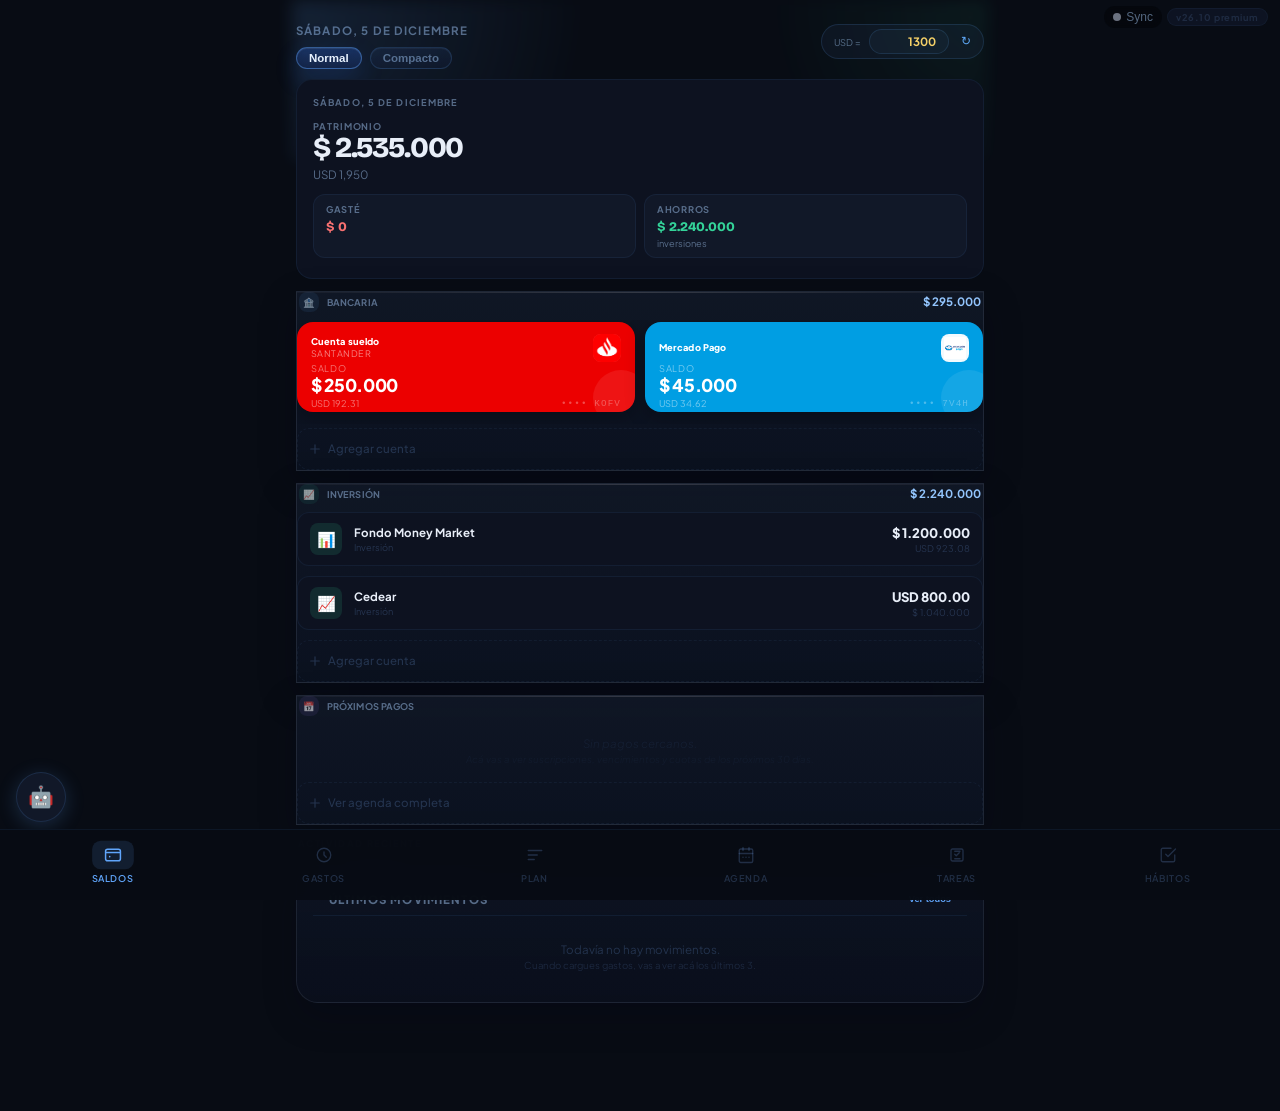
==== Index.html @ d4e2275c "V26.10" ====
<!DOCTYPE html>
<html lang="es">
<head>
<meta charset="UTF-8">
<meta name="viewport" content="width=device-width,initial-scale=1.0,maximum-scale=1.0,user-scalable=no,viewport-fit=cover">
<title>Finanzas v26.10</title>
<meta name="theme-color" content="#080c14">
<meta name="mobile-web-app-capable" content="yes">
<meta name="apple-mobile-web-app-capable" content="yes">
<meta name="apple-mobile-web-app-status-bar-style" content="black-translucent">
<meta name="apple-mobile-web-app-title" content="Finanzas">
<link rel="manifest" id="pwa-manifest">
<link rel="apple-touch-icon" id="pwa-icon">
<link href="https://fonts.googleapis.com/css2?family=Plus+Jakarta+Sans:wght@400;500;600;700;800&family=Bricolage+Grotesque:wght@700;800&display=swap" rel="stylesheet">
<style>
*,*::before,*::after{box-sizing:border-box;margin:0;padding:0;-webkit-tap-highlight-color:transparent}
:root{
  --bg:#080c14;--card:#0d1220;--card2:#111828;--card3:#162030;
  --border:rgba(96,165,250,0.08);--border2:rgba(96,165,250,0.15);
  --text:#e8eef8;--muted:rgba(148,180,220,0.55);--dim:rgba(100,140,200,0.28);--vdim:rgba(80,120,180,0.1);
  --blue:#60a5fa;--blue2:#93c5fd;--blue-dim:rgba(96,165,250,0.12);
  --gold:#f0b429;--gold2:#ffd166;--green:#34d399;--red:#f87171;--purple:#a78bfa;
  --cat-comida:#f87171;--cat-transporte:#60a5fa;--cat-salidas:#fbbf24;
  --cat-hogar:#6ee7b7;--cat-compras:#fb923c;--cat-cuotas:#a78bfa;--cat-tarjeta:#e879f9;
  --font:'Plus Jakarta Sans',sans-serif;--display:'Bricolage Grotesque',sans-serif;
  --r:12px;--r2:16px;--r3:20px;--safe-b:env(safe-area-inset-bottom,0px);

  /* ── TYPE SCALE (5 canonical sizes) ── */
  --fs-xs:   .58rem;   /* 9.3px  — micro labels, badges, uppercase caps */
  --fs-sm:   .72rem;   /* 11.5px — secondary text, captions, list items */
  --fs-base: .82rem;   /* 13.1px — body text, inputs, buttons */
  --fs-md:   1rem;     /* 16px   — section headers, card titles */
  --fs-lg:   1.3rem;   /* 20.8px — page headers */
  --fs-hero: 1.8rem;   /* 28.8px — hero numbers, patrimonio */

  /* ── SPACING SCALE (multiples of 4) ── */
  --sp-1:  4px;    /* micro: icon gaps, tiny insets */
  --sp-2:  8px;    /* small: tight padding, inline gaps */
  --sp-3:  12px;   /* base: standard component padding */
  --sp-4:  16px;   /* medium: card padding, section gaps */
  --sp-5:  20px;   /* large: page-level padding */
  --sp-6:  24px;   /* xlarge: major section breaks */
  /* ── BORDER-RADIUS SCALE ── */
  --r-sm:  8px;    /* chips, tags, small buttons */
  --r-md:  12px;   /* standard cards, inputs */
  --r-lg:  16px;   /* large cards, modals */
  --r-xl:  24px;   /* bottom sheets, hero cards */}
[data-theme="light"]{
  --bg:#f0f4fa;--card:#ffffff;--card2:#f5f8fd;--card3:#eaf0f9;
  --border:rgba(60,100,160,0.1);--border2:rgba(60,100,160,0.18);
  --text:#111827;--muted:rgba(55,80,120,0.65);--dim:rgba(55,80,120,0.4);--vdim:rgba(55,80,120,0.08);
  --blue:#2563eb;--blue2:#3b82f6;--blue-dim:rgba(37,99,235,0.1);
  --gold:#d97706;--gold2:#f59e0b;--green:#059669;--red:#dc2626;--purple:#7c3aed;

  /* ── TYPE SCALE (5 canonical sizes) ── */
  --fs-xs:   .58rem;   /* 9.3px  — micro labels, badges, uppercase caps */
  --fs-sm:   .72rem;   /* 11.5px — secondary text, captions, list items */
  --fs-base: .82rem;   /* 13.1px — body text, inputs, buttons */
  --fs-md:   1rem;     /* 16px   — section headers, card titles */
  --fs-lg:   1.3rem;   /* 20.8px — page headers */
  --fs-hero: 1.8rem;   /* 28.8px — hero numbers, patrimonio */
}
html{height:100%}
body{background:var(--bg);color:var(--text);font-family:var(--font);min-height:100%;
  padding-bottom:calc(70px + var(--safe-b));overscroll-behavior:none}
.hidden{display:none!important}
@keyframes fadeUp{from{opacity:0;transform:translateY(8px)}to{opacity:1;transform:translateY(0)}}
@keyframes slideIn{from{opacity:0;transform:translateX(-6px)}to{opacity:1;transform:translateX(0)}}
@keyframes popIn{from{opacity:0;transform:scale(.92)}to{opacity:1;transform:scale(1)}}
@keyframes countPop{from{opacity:0;transform:scale(.96)}to{opacity:1;transform:scale(1)}}
@keyframes saveFlash{0%{transform:scale(1)}30%{transform:scale(1.04)}60%{transform:scale(.98)}100%{transform:scale(1)}}
@keyframes coinFly{0%{opacity:1;transform:translateY(0) scale(1)}100%{opacity:0;transform:translateY(-60px) scale(.5)}}
@keyframes ripple{from{transform:scale(0);opacity:.5}to{transform:scale(4);opacity:0}}
@keyframes msgIn{from{opacity:0;transform:translateY(8px)}to{opacity:1;transform:translateY(0)}}
@keyframes agentPulse{0%,100%{box-shadow:0 4px 20px rgba(96,165,250,0.2)}50%{box-shadow:0 0 0 8px rgba(96,165,250,0.15),0 4px 24px rgba(96,165,250,0.35)}}
@keyframes typingDot{0%,80%,100%{transform:scale(0.6);opacity:.4}40%{transform:scale(1);opacity:1}}

/* NAV */
.nav{position:fixed;bottom:0;left:0;right:0;z-index:100;background:rgba(8,12,20,0.97);
  backdrop-filter:blur(24px);border-top:1px solid rgba(96,165,250,0.08);
  display:flex;padding:8px 8px calc(12px + var(--safe-b));gap:2px}
.nb{flex:1;background:none;border:none;color:var(--dim);font-family:var(--font);
  font-size:var(--fs-xs);font-weight:600;padding:4px 2px;cursor:pointer;
  display:flex;flex-direction:column;align-items:center;gap:4px;
  text-transform:uppercase;letter-spacing:.07em;border-radius:12px;transition:color .2s}
.nb .ni{width:38px;height:26px;border-radius:8px;display:flex;align-items:center;
  justify-content:center;transition:background .2s,transform .18s}
.nb.on .ni{transform:scale(1.1)}
#nav-saldos.on{color:var(--blue)}#nav-saldos.on .ni{background:rgba(96,165,250,0.12)}
#nav-gastos.on{color:var(--blue2)}#nav-gastos.on .ni{background:rgba(147,197,253,0.1)}
#nav-plan.on{color:var(--purple)}#nav-plan.on .ni{background:rgba(167,139,250,0.1)}
#nav-agenda.on{color:var(--purple)}#nav-agenda.on .ni{background:rgba(167,139,250,0.12)}
#nav-tareas.on{color:var(--green)}#nav-tareas.on .ni{background:rgba(52,211,153,0.12)}

/* PAGE */
.page{padding:20px 16px 12px;max-width:640px;margin:0 auto}
.penter{animation:fadeUp .26s ease both}
.psub{font-size:var(--fs-xs);color:var(--dim);text-transform:uppercase;letter-spacing:.12em;font-weight:700}
.phdr{display:flex;align-items:flex-start;justify-content:space-between;gap:12px;margin-bottom:16px}

/* TC */
.tc-pill{display:inline-flex;align-items:center;gap:8px;background:var(--card);
  border:1px solid var(--border2);border-radius:100px;padding:4px 8px 4px 12px;flex-shrink:0}
.tc-lbl{font-size:var(--fs-xs);color:var(--muted);white-space:nowrap}
.tc-inp{background:var(--card2);border:1px solid var(--border2);border-radius:100px;
  color:var(--gold2);font-family:var(--font);font-size:var(--fs-sm);font-weight:700;
  padding:4px 12px;width:80px;text-align:right;outline:none;-webkit-appearance:none}
.tc-inp:focus{border-color:var(--gold)}

/* PATRIMONIO */
.pat-wrap{background:var(--card);border:1px solid var(--border2);border-radius:var(--r3);
  padding:20px 16px 16px;margin-bottom:12px;animation:fadeUp .35s ease both}
.pat-lbl{font-size:var(--fs-xs);color:var(--dim);text-transform:uppercase;letter-spacing:.18em;font-weight:700;margin-bottom:4px}
.pat-num{font-family:var(--display);font-size:var(--fs-hero);font-weight:800;color:var(--text);letter-spacing:-2px;line-height:1}
.pat-usd{font-size:var(--fs-sm);color:var(--muted);margin-top:4px}
.pat-div{border:none;border-top:1px solid var(--border);margin:12px 0}
.pat-chips{display:flex;gap:8px;flex-wrap:wrap}
.pat-chip{display:inline-flex;align-items:center;gap:8px;background:var(--blue-dim);
  border:1px solid rgba(96,165,250,0.18);border-radius:100px;padding:4px 8px 4px 8px;animation:popIn .3s ease both}
.pcdot{width:8px;height:8px;border-radius:50%;flex-shrink:0}
.pcn{font-size:var(--fs-xs);text-transform:uppercase;letter-spacing:.08em;font-weight:700}
.pcv{font-size:var(--fs-sm);font-weight:700;color:var(--text)}

/* SECCIONES */
.sec{margin-bottom:12px;animation:fadeUp .3s ease both}
.sec-hdr{display:flex;align-items:center;justify-content:space-between;margin-bottom:8px;padding:0 2px}
.sec-title{display:flex;align-items:center;gap:8px;font-size:var(--fs-xs);text-transform:uppercase;letter-spacing:.13em;color:var(--muted);font-weight:700}
.sec-ico{width:20px;height:20px;border-radius:8px;display:flex;align-items:center;justify-content:center;font-size:var(--fs-xs);flex-shrink:0}
.sec-sum{font-size:var(--fs-sm);color:var(--blue2);font-weight:700}
.accs{display:flex;flex-direction:column;gap:4px}
.acc-row{display:grid;grid-template-columns:38px 1fr auto auto;align-items:center;gap:8px;
  background:var(--card);border:1px solid var(--border);border-radius:var(--r);
  padding:12px 12px;cursor:pointer;transition:background .15s,border-color .15s;animation:slideIn .24s ease both}
.acc-row:active{background:var(--card2)}
.acc-row:hover{background:var(--card2);border-color:var(--border2)}
.aname{font-size:var(--fs-base);font-weight:600;color:var(--text);white-space:nowrap;overflow:hidden;text-overflow:ellipsis}
.atype{font-size:var(--fs-xs);color:var(--dim);text-transform:uppercase;letter-spacing:.08em;margin-top:2px}
.cur-tog{display:flex;background:rgba(0,0,0,0.4);border-radius:100px;padding:2px;gap:1px;flex-shrink:0}
.cur-btn{background:none;border:none;color:var(--dim);font-family:var(--font);font-size:var(--fs-xs);
  font-weight:700;padding:2px 8px;border-radius:100px;cursor:pointer;transition:all .15s}
.cur-btn.on{background:var(--card3);color:var(--blue2)}
.amtw{text-align:right;min-width:86px;flex-shrink:0}
.amtm{font-size:var(--fs-base);font-weight:700;color:var(--blue2);white-space:nowrap}
.amts{font-size:var(--fs-xs);color:var(--dim);white-space:nowrap;margin-top:1px}
.edit-row{background:var(--card);border:1px solid rgba(96,165,250,0.35);border-radius:var(--r);
  padding:12px 12px;margin:4px 0;animation:popIn .18s ease both}
.edit-fields{display:grid;grid-template-columns:1fr auto auto;gap:8px;align-items:center}
.ainp{background:transparent;border:none;border-bottom:1px solid rgba(96,165,250,0.25);
  color:var(--text);font-family:var(--font);font-size:var(--fs-base);font-weight:600;outline:none;width:100%;padding-bottom:2px}
.amtinp{background:transparent;border:none;border-bottom:1px solid rgba(96,165,250,0.25);
  color:var(--text);font-family:var(--font);font-size:var(--fs-base);font-weight:700;outline:none;
  width:86px;text-align:right;padding-bottom:2px;-webkit-appearance:none}
.ehint{font-size:var(--fs-xs);color:rgba(96,165,250,0.35);margin-top:8px}
.rbtn{background:none;border:none;color:var(--dim);cursor:pointer;padding:8px;border-radius:8px;
  display:flex;align-items:center;justify-content:center;min-width:32px;min-height:32px;transition:color .15s}
.rbtn.del:hover{color:var(--red)}
.add-btn{display:flex;align-items:center;gap:8px;width:100%;background:none;
  border:1.5px dashed var(--vdim);border-radius:var(--r);padding:12px 12px;
  color:var(--dim);font-family:var(--font);font-size:var(--fs-sm);font-weight:500;
  cursor:pointer;margin-top:4px;transition:all .18s;min-height:42px}
.empty-sec{text-align:center;font-size:var(--fs-sm);color:var(--vdim);padding:12px;font-style:italic}
.mn-wrap{position:relative}
.bank-sugs{border-radius:var(--r);overflow:hidden;margin-top:4px;background:var(--card2);
  border:1px solid var(--border2);box-shadow:0 8px 24px rgba(0,0,0,0.5);max-height:220px;overflow-y:auto}
.bsug{display:flex;align-items:center;gap:12px;padding:12px 12px;cursor:pointer;transition:background .12s;min-height:48px}
.bsug:active{background:var(--card3)}
.bsug-ico{width:34px;height:34px;border-radius:8px;flex-shrink:0;overflow:hidden;display:flex;align-items:center;justify-content:center}
.bsug-nm{font-size:var(--fs-base);font-weight:600;color:var(--text)}
.bank-pill{display:inline-flex;align-items:center;gap:8px;border-radius:8px;
  padding:8px 12px 5px 8px;font-size:var(--fs-sm);font-weight:600;margin-top:8px;
  cursor:pointer;border:1px solid var(--border2);background:var(--blue-dim);color:var(--blue2)}

/* GASTOS */
.month-strip{display:flex;align-items:center;justify-content:space-between;
  background:var(--card);border:1px solid var(--border2);border-radius:var(--r);
  padding:8px 16px;margin-bottom:12px}
.mnbtn{background:none;border:none;color:var(--muted);cursor:pointer;
  padding:8px 12px;border-radius:8px;font-size:var(--fs-md);min-height:40px;min-width:40px}
.mnbtn:active{background:var(--card2)}
.mlbl{font-family:var(--display);font-size:var(--fs-base);font-weight:700;color:var(--text)}
.smart-banner{background:rgba(96,165,250,0.06);border:1px solid rgba(96,165,250,0.15);
  border-radius:var(--r);padding:12px 12px;margin-bottom:12px;display:flex;align-items:flex-start;gap:8px;animation:popIn .3s ease both}
.smart-ico{font-size:var(--fs-base);flex-shrink:0;margin-top:1px}
.smart-text{font-size:var(--fs-sm);color:var(--muted);line-height:1.45;flex:1}
.smart-text strong{color:var(--text);font-weight:600}
.smart-btn{background:none;border:1px solid rgba(96,165,250,0.25);border-radius:8px;
  color:var(--blue);font-family:var(--font);font-size:var(--fs-sm);font-weight:700;
  padding:4px 8px;cursor:pointer;margin-top:4px;display:block;transition:all .15s}
.donut-wrap{position:relative;display:flex;align-items:center;justify-content:center;
  margin:0 auto 12px;width:160px;height:160px}
.donut-svg{transform:rotate(-90deg)}
.donut-ctr{position:absolute;text-align:center}
.donut-lbl{font-size:var(--fs-xs);color:var(--muted);text-transform:uppercase;letter-spacing:.12em;font-weight:600}
.donut-val{font-family:var(--display);font-size:var(--fs-md);font-weight:800;color:var(--blue);letter-spacing:-.5px;margin-top:2px}
.donut-tooltip{position:absolute;background:var(--card);border:1px solid var(--border2);border-radius:10px;padding:8px 12px;font-size:var(--fs-sm);pointer-events:none;z-index:50;white-space:nowrap;box-shadow:0 4px 20px rgba(0,0,0,.4);opacity:0;transition:opacity .15s;min-width:140px}
.donut-tooltip.show{opacity:1}
.cat-detail-panel{background:var(--card2);border:1px solid var(--border2);border-radius:14px;padding:12px;margin-top:10px;animation:popIn .2s ease both}
.cat-detail-header{display:flex;align-items:center;gap:8px;margin-bottom:8px}
.cat-detail-title{font-weight:700;font-size:var(--fs-base)}
.cat-detail-meses{display:flex;gap:6px;flex-wrap:wrap;margin-bottom:8px}
.cat-mes-chip{background:var(--card3);border:1px solid var(--border);border-radius:8px;padding:4px 8px;font-size:var(--fs-xs);font-weight:600;cursor:pointer;transition:all .15s;color:var(--muted)}
.cat-mes-chip.on{border-color:currentColor;color:inherit}
.cat-detail-gastos{display:flex;flex-direction:column;gap:3px;max-height:140px;overflow-y:auto}
.cat-detail-row{display:flex;align-items:center;gap:8px;padding:4px 0;font-size:var(--fs-sm);border-bottom:1px solid var(--vdim)}
.cat-detail-row:last-child{border-bottom:none}
.cat-list{display:flex;flex-direction:column;gap:4px;margin-bottom:12px}
.cat-item{display:flex;align-items:center;gap:8px;background:var(--card);
  border:1px solid var(--border);border-radius:var(--r);padding:8px 12px;animation:slideIn .24s ease both}
.cat-ico{width:32px;height:32px;border-radius:8px;display:flex;align-items:center;justify-content:center;font-size:var(--fs-md);flex-shrink:0}
.cat-inf{flex:1;min-width:0}
.cat-nm{font-size:var(--fs-sm);font-weight:600;color:var(--text)}
.cat-bar{height:2.5px;background:rgba(255,255,255,0.05);border-radius:100px;margin-top:4px;overflow:hidden}
.cat-fill{height:100%;border-radius:100px;transition:width .5s cubic-bezier(.34,1.2,.64,1)}
.cat-r{text-align:right;flex-shrink:0}
.cat-amt{font-size:var(--fs-sm);font-weight:700;color:var(--text);white-space:nowrap}
.cat-pct{font-size:var(--fs-xs);color:var(--muted);margin-top:2px;font-weight:600}
.gsec-lbl{font-size:var(--fs-xs);color:var(--dim);text-transform:uppercase;letter-spacing:.12em;font-weight:700;padding:0 2px;margin-bottom:8px}
.gastos-list{display:flex;flex-direction:column;gap:4px}
.gasto-row{display:flex;align-items:center;gap:8px;background:var(--card);
  border:1px solid var(--border);border-radius:var(--r);padding:8px 12px;
  animation:slideIn .24s ease both;
  position:relative;overflow:hidden;transition:transform .2s,opacity .2s}
.gcat-ico{width:28px;height:28px;border-radius:8px;display:flex;align-items:center;justify-content:center;font-size:var(--fs-sm);flex-shrink:0}
.ginf{flex:1;min-width:0}
.gdesc{font-size:var(--fs-sm);font-weight:600;color:var(--text);white-space:nowrap;overflow:hidden;text-overflow:ellipsis}
.gcat{font-size:var(--fs-xs);color:var(--muted);margin-top:1px}
.gamt{font-size:var(--fs-sm);font-weight:700;color:var(--red);white-space:nowrap;flex-shrink:0}
.gdel{background:none;border:none;color:var(--dim);cursor:pointer;padding:8px;border-radius:8px;
  opacity:.3;transition:opacity .15s;flex-shrink:0;display:flex;align-items:center;min-width:28px;min-height:28px}
.gcuota{font-size:var(--fs-xs);color:var(--cat-cuotas);font-weight:700;background:rgba(167,139,250,0.12);border-radius:4px;padding:1px 8px;margin-left:4px}
.no-gastos{text-align:center;padding:24px 16px;color:var(--dim);font-size:var(--fs-sm);font-style:italic;line-height:1.7}
.cat-auto{display:flex;align-items:center;gap:8px;font-size:var(--fs-sm);color:var(--muted);
  margin:4px 0 8px;padding:8px 8px;background:rgba(96,165,250,0.06);border-radius:8px;animation:popIn .2s ease both}
.cat-auto-badge{border-radius:8px;padding:2px 8px;font-weight:700;font-size:var(--fs-sm)}

/* FAB */
.fab{position:fixed;bottom:calc(78px + var(--safe-b));right:16px;z-index:90;
  width:50px;height:50px;border-radius:50%;background:var(--blue);
  border:none;color:#080c14;cursor:pointer;box-shadow:0 4px 20px rgba(96,165,250,0.35);
  transition:transform .15s;display:flex;align-items:center;justify-content:center;overflow:hidden}
.fab:active{transform:scale(.9)}
.fab-r{position:absolute;border-radius:50%;background:rgba(255,255,255,.35);
  animation:ripple .4s ease-out forwards;pointer-events:none;width:12px;height:12px;margin:-8px}

/* PROYECCIÓN */
.proj-wrap{background:var(--card);border:1px solid var(--border);border-radius:var(--r2);overflow:hidden;margin-bottom:12px}
.proj-scroll{overflow-x:auto;-webkit-overflow-scrolling:touch;scrollbar-width:thin}
.proj-table{width:100%;border-collapse:collapse;font-size:var(--fs-sm);table-layout:fixed}
.proj-table col.col-n{width:130px}.proj-table col.col-m{width:82px}
.proj-table thead th{padding:8px 8px;text-align:right;font-size:var(--fs-xs);font-weight:700;
  text-transform:uppercase;letter-spacing:.1em;color:var(--dim);border-bottom:1px solid var(--border);
  white-space:nowrap;background:rgba(8,12,20,0.97)}
.proj-table thead th:first-child{text-align:left;padding:8px 12px;position:sticky;left:0;background:rgba(8,12,20,0.97);z-index:2}
.proj-table tr.sec-r td{padding:8px 12px 2px;font-size:var(--fs-xs);font-weight:700;text-transform:uppercase;letter-spacing:.1em;border-top:1px solid var(--border)}
.proj-table tr.sec-r td:first-child{position:sticky;left:0;z-index:2;background:#080c14}
.proj-table tr.sec-ing td:first-child{background:#070c14!important}
.proj-table tr.sec-gas td:first-child{background:#080b13!important}
.proj-table tr.data-r td{padding:0;border-bottom:1px solid rgba(96,165,250,0.04)}
.proj-table tr.data-r td:first-child{position:sticky;left:0;z-index:2;background:#0d1220}
.proj-table tr.data-r:hover td:first-child{background:#111828}
.tnc{display:flex;align-items:center;justify-content:space-between;gap:4px;padding:8px 8px 8px 12px}
.tn{font-weight:500;color:var(--text);font-size:var(--fs-sm);white-space:nowrap;overflow:hidden;text-overflow:ellipsis;flex:1;display:flex;align-items:center;gap:4px}
.tn-view{cursor:pointer;flex:1;transition:color .15s}
.tn-view:hover{color:var(--blue2)}
.tdel{background:none;border:none;color:var(--dim);cursor:pointer;padding:4px;border-radius:4px;
  flex-shrink:0;opacity:.28;transition:opacity .15s;display:flex;align-items:center;min-width:24px;min-height:24px}
.tdel:hover{color:var(--red);opacity:1}
.proj-table td.amc{padding:0;text-align:right}
.tainp{width:100%;background:transparent;border:none;color:var(--text);font-family:var(--font);
  font-size:var(--fs-sm);font-weight:600;text-align:right;padding:8px 8px;outline:none;-webkit-appearance:none}
.tainp:focus{background:rgba(96,165,250,0.05)}
.tainp::placeholder{color:var(--vdim);font-size:var(--fs-sm)}
.proj-table tr.tot-r td{padding:8px 8px;font-weight:700;font-size:var(--fs-sm);border-top:1px solid var(--border);text-align:right}
.proj-table tr.tot-r td:first-child{text-align:left;padding:8px 12px;position:sticky;left:0;z-index:1}
.proj-table tr.neto-r td{padding:12px 8px;font-family:var(--display);font-size:var(--fs-base);font-weight:800;text-align:right;border-top:2px solid rgba(96,165,250,0.15)}
.proj-table tr.neto-r td:first-child{text-align:left;padding:12px 12px;position:sticky;left:0;z-index:1;border-top:2px solid rgba(96,165,250,0.15)}
tr.sec-ing td{color:rgba(96,165,250,0.6);background:rgba(96,165,250,0.025)}tr.sec-ing td:first-child{background:#090d15;position:sticky;left:0;z-index:2}
tr.sec-gas td{color:rgba(248,113,113,0.5);background:rgba(248,113,113,0.02)}tr.sec-gas td:first-child{background:#090c14;position:sticky;left:0;z-index:2}
tr.tot-ing td{background:rgba(96,165,250,0.07);color:var(--blue)}tr.tot-ing td:first-child{background:#0b1018;position:sticky;left:0;z-index:2}
tr.tot-gas td{background:rgba(248,113,113,0.07);color:var(--red)}tr.tot-gas td:first-child{background:#0d0e17;position:sticky;left:0;z-index:2}
tr.neto-r.pos td{background:rgba(52,211,153,0.07);color:var(--green)}tr.neto-r.pos td:first-child{background:#091510;position:sticky;left:0;z-index:2;color:var(--green)}
tr.neto-r.neg td{background:rgba(248,113,113,0.07);color:var(--red)}tr.neto-r.neg td:first-child{background:#160c0c;position:sticky;left:0;z-index:2;color:var(--red)}
.sep-r td{padding:0;height:0;background:transparent!important}
.pabtn-ing{flex:1;background:#1a2e1a;border:1px solid rgba(52,211,153,0.3);border-radius:12px;
  color:#34d399;font-family:var(--font);font-size:var(--fs-sm);font-weight:700;
  padding:12px 16px;cursor:pointer;transition:all .15s;min-height:42px;display:flex;align-items:center;justify-content:center;gap:8px}
.pabtn-gas{flex:1;background:#1a1428;border:1px solid rgba(167,139,250,0.3);border-radius:12px;
  color:#a78bfa;font-family:var(--font);font-size:var(--fs-sm);font-weight:700;
  padding:12px 16px;cursor:pointer;transition:all .15s;min-height:42px;display:flex;align-items:center;justify-content:center;gap:8px}
.proj-add-bar{display:flex;gap:8px;margin-bottom:8px}

/* AGENDA */
.ag-card{background:var(--card);border:1px solid var(--border);border-radius:16px;padding:12px 16px;margin-bottom:8px;animation:slideIn .24s ease both}
.ag-card.urgent{border-color:rgba(248,113,113,0.3);background:rgba(248,113,113,0.03)}
.ag-card.soon{border-color:rgba(251,191,36,0.22)}
.ag-top{display:flex;align-items:center;gap:12px;margin-bottom:8px}
.ag-ico{width:38px;height:38px;border-radius:12px;display:flex;align-items:center;justify-content:center;font-size:var(--fs-md);flex-shrink:0}
.ag-inf{flex:1;min-width:0}
.ag-name{font-size:var(--fs-base);font-weight:700;color:var(--text);display:flex;align-items:center;gap:8px;flex-wrap:wrap}
.ag-detail{font-size:var(--fs-xs);color:var(--muted);margin-top:2px}
.ag-badge{font-size:var(--fs-xs);font-weight:800;text-transform:uppercase;letter-spacing:.07em;padding:2px 8px;border-radius:4px;white-space:nowrap}
.ag-bottom{display:flex;align-items:center;justify-content:space-between}
.ag-amount{font-family:var(--display);font-size:var(--fs-md);font-weight:800;color:var(--text);letter-spacing:-.5px}
.ag-period{font-size:var(--fs-xs);color:var(--dim);text-transform:uppercase;letter-spacing:.1em;margin-top:1px}
.ag-days-bar{height:2.5px;background:rgba(255,255,255,0.05);border-radius:100px;overflow:hidden;margin:8px 0}
.ag-days-fill{height:100%;border-radius:100px}
.ag-actions{display:flex;gap:8px;flex-shrink:0}
.ag-btn{border:none;border-radius:8px;font-family:var(--font);font-size:var(--fs-sm);font-weight:700;padding:8px 12px;cursor:pointer;transition:all .15s;white-space:nowrap}
.ag-btn-del{background:var(--card2);color:var(--muted);border:1px solid var(--border)}
.ag-btn-paid{background:rgba(52,211,153,0.1);color:var(--green);border:1px solid rgba(52,211,153,0.2)}
.ag-sec-lbl{font-size:var(--fs-xs);color:var(--dim);text-transform:uppercase;letter-spacing:.14em;font-weight:700;margin:12px 0 8px;padding:0 2px;display:flex;align-items:center;gap:8px}
.ag-sec-lbl::after{content:'';flex:1;height:1px;background:var(--border)}
.ag-sum-card{flex:1;background:var(--card);border:1px solid var(--border);border-radius:12px;padding:12px 12px}
.ag-sum-lbl{font-size:var(--fs-xs);color:var(--dim);text-transform:uppercase;letter-spacing:.14em;font-weight:700;margin-bottom:2px}
.ag-sum-val{font-family:var(--display);font-size:var(--fs-md);font-weight:800;letter-spacing:-.3px}

/* INVERSIONES */
.inv-card{background:var(--card);border:1px solid rgba(52,211,153,0.2);border-radius:16px;padding:12px 16px;margin-bottom:8px}
.inv-bar{height:8px;background:rgba(52,211,153,0.1);border-radius:100px;overflow:hidden;margin-top:4px}
.inv-bar-fill{height:100%;border-radius:100px;background:linear-gradient(90deg,#34d399,#6ee7b7)}
.inv-bar-labels{display:flex;justify-content:space-between;font-size:var(--fs-xs);color:var(--dim);margin-bottom:2px}
.inv-amounts{display:grid;grid-template-columns:1fr 1fr 1fr;gap:0;margin-top:8px;
  background:var(--card2);border-radius:12px;overflow:hidden;border:1px solid var(--border)}
.inv-amt-cell{padding:8px 12px;text-align:center}
.inv-amt-cell:not(:last-child){border-right:1px solid var(--border)}
.inv-amt-lbl{font-size:var(--fs-xs);color:var(--dim);text-transform:uppercase;letter-spacing:.1em;margin-bottom:2px}
.inv-amt-val{font-size:var(--fs-sm);font-weight:700;color:var(--text)}
.inv-amt-val.green{color:var(--green)}

/* MODAL */
.overlay{position:fixed;inset:0;background:linear-gradient(180deg,rgba(3,8,18,0.52),rgba(3,8,18,0.86));backdrop-filter:blur(16px);
  display:flex;align-items:flex-end;justify-content:center;z-index:200;
  opacity:0;pointer-events:none;transition:opacity .24s ease}
.overlay.open{opacity:1;pointer-events:all}
.modal{background:linear-gradient(180deg,rgba(19,27,43,0.98),rgba(13,18,32,0.98));border:1px solid rgba(147,197,253,0.16);border-radius:28px 28px 0 0;
  box-shadow:0 -12px 40px rgba(0,0,0,0.45), inset 0 1px 0 rgba(255,255,255,0.02);
  padding:24px 16px calc(28px + var(--safe-b));width:100%;max-width:640px;
  transform:translateY(100%) scale(.985);transition:transform .32s cubic-bezier(.22,1,.36,1);
  max-height:82vh;overflow-y:auto;-webkit-overflow-scrolling:touch}
.overlay.open .modal{transform:translateY(0) scale(1)}
.mhandle{width:40px;height:5px;background:linear-gradient(90deg,rgba(147,197,253,0.18),rgba(147,197,253,0.42),rgba(147,197,253,0.18));border-radius:999px;margin:0 auto 16px}
.mtitle{font-family:var(--display);font-size:var(--fs-md);font-weight:800;color:var(--text);margin-bottom:16px;letter-spacing:-.02em}
.field{margin-bottom:12px}
.flbl{font-size:var(--fs-xs);text-transform:uppercase;letter-spacing:.12em;color:var(--muted);font-weight:700;display:block;margin-bottom:8px}
.finp{width:100%;background:var(--card2);border:1px solid var(--border2);border-radius:12px;
  color:var(--text);font-family:var(--font);font-size:var(--fs-base);padding:12px 12px;outline:none;
  -webkit-appearance:none;transition:border-color .2s,box-shadow .2s;min-height:46px}
.finp:focus{border-color:var(--blue);box-shadow:0 0 0 4px rgba(96,165,250,0.1)}
.chips{display:flex;gap:8px;flex-wrap:wrap}
.chip{background:var(--card2);border:1px solid var(--border);border-radius:8px;
  color:var(--muted);font-size:var(--fs-sm);font-weight:600;padding:8px 12px;cursor:pointer;
  transition:all .15s;min-height:34px;display:flex;align-items:center}
.chip.on{border-color:var(--blue);background:var(--blue-dim);color:var(--blue2)}
.chip[data-v="comida"].on{border-color:var(--cat-comida);background:rgba(248,113,113,0.1);color:var(--cat-comida)}
.chip[data-v="transporte"].on{border-color:var(--cat-transporte);background:rgba(96,165,250,0.1);color:var(--cat-transporte)}
.chip[data-v="salidas"].on{border-color:var(--cat-salidas);background:rgba(251,191,36,0.1);color:var(--cat-salidas)}
.chip[data-v="hogar"].on{border-color:var(--cat-hogar);background:rgba(110,231,183,0.1);color:var(--cat-hogar)}
.chip[data-v="compras"].on{border-color:var(--cat-compras);background:rgba(251,146,60,0.1);color:var(--cat-compras)}

.chip[data-v="tarjeta"].on{border-color:var(--cat-tarjeta);background:rgba(232,121,249,0.1);color:var(--cat-tarjeta)}
.chip[data-v="almuerzo_ofi"].on{border-color:#fb923c;background:rgba(251,146,60,0.12);color:#fb923c}
.mchip{background:var(--card2);border:1px solid var(--border);border-radius:8px;
  color:var(--muted);font-size:var(--fs-sm);font-weight:600;padding:8px 8px;cursor:pointer;
  transition:all .15s;min-height:30px;display:flex;align-items:center}
.mchip.on{border-color:var(--blue);background:var(--blue-dim);color:var(--blue2)}
.two-col{display:grid;grid-template-columns:1fr 1fr;gap:12px}
.cuota-info{background:rgba(167,139,250,0.07);border:1px solid rgba(167,139,250,0.2);
  border-radius:8px;padding:8px 12px;font-size:var(--fs-sm);color:#c4b5fd;margin-top:8px;line-height:1.55}
.divider{border:none;border-top:1px solid var(--border);margin:12px 0}
.sec-lbl-m{font-size:var(--fs-xs);text-transform:uppercase;letter-spacing:.1em;color:var(--blue);
  font-weight:700;margin-bottom:8px;display:flex;align-items:center;gap:8px}
.mactions{display:flex;gap:8px;margin-top:16px;position:sticky;bottom:0;background:var(--card);padding-top:12px}
.btnp{flex:1;background:var(--blue);border:none;border-radius:12px;color:#fff;
  font-family:var(--font);font-size:var(--fs-base);font-weight:800;padding:12px;cursor:pointer;transition:all .15s;min-height:48px}
.btnp:active{transform:scale(.98);filter:brightness(1.1)}
.btnc{background:var(--card2);border:1px solid var(--border);border-radius:12px;
  color:var(--muted);font-family:var(--font);font-size:var(--fs-base);padding:12px 16px;cursor:pointer;min-height:48px}
.budget-tab-row{display:flex;gap:8px;margin-bottom:12px}
.budget-tab{flex:1;background:var(--card2);border:1px solid var(--border);border-radius:12px;padding:10px 12px;
  color:var(--muted);font-family:var(--font);font-size:var(--fs-sm);font-weight:700;cursor:pointer;transition:all .18s}
.budget-tab.on{background:linear-gradient(180deg,rgba(96,165,250,.14),rgba(96,165,250,.07));border-color:rgba(96,165,250,.35);color:var(--blue2);box-shadow:inset 0 1px 0 rgba(255,255,255,.02)}
.funds-header{display:flex;align-items:center;justify-content:space-between;gap:8px;margin-bottom:12px}
.funds-title{font-size:var(--fs-xs);font-weight:800;letter-spacing:.12em;text-transform:uppercase;color:var(--muted)}
.fund-add-btn{background:linear-gradient(180deg,rgba(96,165,250,.18),rgba(96,165,250,.08));border:1px solid rgba(96,165,250,.28);border-radius:12px;padding:10px 14px;color:var(--blue2);font-family:var(--font);font-size:var(--fs-sm);font-weight:700;cursor:pointer;transition:transform .16s,filter .16s}
.fund-add-btn:active{transform:scale(.98)}
.funds-grid{display:flex;flex-direction:column;gap:10px}
.fund-card{background:linear-gradient(180deg,rgba(17,24,40,.98),rgba(13,18,32,.98));border:1px solid var(--border);border-radius:18px;padding:14px;box-shadow:0 10px 30px rgba(0,0,0,.18);animation:fadeUp .22s ease both}
.fund-card-top{display:flex;align-items:flex-start;justify-content:space-between;gap:10px;margin-bottom:12px}
.fund-badge{display:inline-flex;align-items:center;gap:6px;padding:4px 10px;border-radius:999px;font-size:var(--fs-xs);font-weight:800;letter-spacing:.08em;text-transform:uppercase}
.fund-name{font-size:var(--fs-md);font-weight:800;color:var(--text)}
.fund-note{font-size:var(--fs-sm);color:var(--muted);margin-top:4px;line-height:1.45}
.fund-progress{height:8px;background:var(--card2);border-radius:999px;overflow:hidden;border:1px solid var(--border);margin-bottom:8px}
.fund-progress-fill{height:100%;border-radius:999px;transition:width .35s cubic-bezier(.34,1.2,.64,1)}
.fund-stats{display:flex;align-items:center;justify-content:space-between;gap:10px;font-size:var(--fs-sm);color:var(--muted);margin-bottom:12px}
.fund-actions{display:flex;gap:8px;flex-wrap:wrap}
.fund-btn{flex:1;min-width:110px;background:var(--card2);border:1px solid var(--border);border-radius:12px;padding:10px 12px;color:var(--text);font-family:var(--font);font-size:var(--fs-sm);font-weight:700;cursor:pointer;transition:all .16s}
.fund-btn.primary{border-color:rgba(52,211,153,.25);color:var(--green)}
.fund-btn.warn{border-color:rgba(248,113,113,.22);color:var(--red)}
.fund-empty{text-align:center;padding:24px 16px;color:var(--dim);font-size:var(--fs-sm);font-style:italic}
.hab-action-bike{background:linear-gradient(180deg,rgba(96,165,250,.18),rgba(96,165,250,.08));border-color:rgba(96,165,250,.28);color:var(--blue2)}
.wellness-card{border-radius:14px;padding:12px 8px;text-align:center;border:1px solid var(--border);background:var(--card2);transition:transform .18s ease,box-shadow .18s ease,border-color .18s ease}
.wellness-card:active{transform:scale(.98)}
.wellness-card.is-active{box-shadow:0 10px 20px rgba(96,165,250,.12);border-color:rgba(96,165,250,.28)}
.wellness-card.accent-green{box-shadow:0 10px 20px rgba(52,211,153,.10);border-color:rgba(52,211,153,.24)}
.wellness-card-num{font-family:var(--display);font-size:var(--fs-md);font-weight:900}
.wellness-card-lbl{font-size:var(--fs-xs);color:var(--muted);text-transform:uppercase;letter-spacing:.06em;margin-top:2px}
.agenda-modal-type{display:flex;gap:8px;margin-bottom:12px}
.amo-btn{flex:1;padding:8px;border-radius:8px;border:1px solid var(--border);background:var(--card2);
  color:var(--muted);font-family:var(--font);font-size:var(--fs-sm);font-weight:700;cursor:pointer;transition:all .15s}
.amo-btn.on{border-color:var(--purple);background:rgba(167,139,250,0.1);color:var(--purple)}
.rate-hint{font-size:var(--fs-xs);color:var(--muted);padding:4px 2px;line-height:1.4}
.calc-preview{background:rgba(52,211,153,0.07);border:1px solid rgba(52,211,153,0.2);
  border-radius:8px;padding:8px 12px;margin-top:8px;display:none}
.calc-preview.show{display:block;animation:popIn .2s ease both}
.calc-row{display:flex;justify-content:space-between;align-items:center;font-size:var(--fs-sm);color:var(--muted);padding:2px 0}
.calc-row strong{color:var(--text);font-weight:700}
.calc-row .profit{color:var(--green);font-weight:700}

/* AGENTE */
.agent-fab{position:fixed;bottom:calc(78px + var(--safe-b));left:16px;z-index:90;
  width:50px;height:50px;border-radius:50%;background:var(--card2);
  border:1.5px solid var(--border2);color:var(--blue2);cursor:pointer;
  box-shadow:0 4px 20px rgba(96,165,250,0.2);transition:transform .15s;
  display:flex;align-items:center;justify-content:center;font-size:var(--fs-lg)}
.agent-fab.thinking{animation:agentPulse 1.2s ease-in-out infinite}
.agent-overlay{position:fixed;inset:0;z-index:300;display:flex;flex-direction:column;
  justify-content:flex-end;background:rgba(4,8,16,0.85);backdrop-filter:blur(16px);
  opacity:0;pointer-events:none;transition:opacity .22s}
.agent-overlay.open{opacity:1;pointer-events:all}
.agent-panel{background:var(--card);border-top:1px solid var(--border2);border-radius:24px 24px 0 0;
  transform:translateY(100%);transition:transform .28s cubic-bezier(.34,1.1,.64,1);
  max-height:88vh;display:flex;flex-direction:column;overflow:hidden}
.agent-overlay.open .agent-panel{transform:translateY(0)}
.agent-header{padding:16px 16px 12px;border-bottom:1px solid var(--border);flex-shrink:0}
.agent-handle{width:32px;height:4px;background:var(--card3);border-radius:2px;margin:0 auto 12px}
.agent-title{display:flex;align-items:center;gap:8px;font-family:var(--display);font-size:var(--fs-md);font-weight:800;color:var(--text)}
.agent-title-ico{width:28px;height:28px;background:var(--blue-dim);border-radius:8px;display:flex;align-items:center;justify-content:center;font-size:var(--fs-base)}
.agent-subtitle{font-size:var(--fs-sm);color:var(--muted);margin-top:2px;padding-left:36px}
.agent-msgs{flex:1;overflow-y:auto;padding:12px 16px;display:flex;flex-direction:column;gap:12px;min-height:120px;max-height:52vh}
.msg{display:flex;flex-direction:column;animation:msgIn .22s ease both}
.msg.user{align-items:flex-end}.msg.assistant{align-items:flex-start}
.msg-bubble{max-width:88%;border-radius:16px;padding:8px 12px;font-size:var(--fs-base);line-height:1.45}
.msg.user .msg-bubble{background:var(--blue);color:#080c14;font-weight:600;border-radius:16px 16px 4px 16px}
.msg.assistant .msg-bubble{background:var(--card2);color:var(--text);border:1px solid var(--border);border-radius:16px 16px 16px 4px}
.msg-time{font-size:var(--fs-xs);color:var(--dim);margin-top:4px;padding:0 4px}
.expense-confirm{background:var(--card2);border:1px solid rgba(96,165,250,0.2);border-radius:12px;padding:12px 12px;margin-top:4px;display:flex;flex-direction:column;gap:8px}
.ec-row{display:flex;align-items:center;justify-content:space-between}
.ec-detail{display:flex;align-items:center;gap:8px}
.ec-icon{font-size:var(--fs-lg)}.ec-name{font-size:var(--fs-base);font-weight:700;color:var(--text)}
.ec-cat{font-size:var(--fs-xs);color:var(--muted);margin-top:1px}
.ec-amount{font-size:var(--fs-md);font-weight:800;color:var(--red);letter-spacing:-.5px}
.ec-actions{display:flex;gap:8px}
.ec-btn-ok{flex:1;background:var(--blue);border:none;border-radius:8px;color:#080c14;font-family:var(--font);font-size:var(--fs-sm);font-weight:800;padding:8px;cursor:pointer}
.ec-btn-no{background:var(--card3);border:none;border-radius:8px;color:var(--muted);font-family:var(--font);font-size:var(--fs-sm);padding:8px 16px;cursor:pointer}
.typing{display:flex;align-items:center;gap:4px;padding:12px 12px;background:var(--card2);border:1px solid var(--border);border-radius:16px 16px 16px 4px;width:fit-content}
.typing span{width:8px;height:8px;background:var(--blue);border-radius:50%;animation:typingDot 1.2s ease-in-out infinite}
.typing span:nth-child(2){animation-delay:.2s}.typing span:nth-child(3){animation-delay:.4s}
.tool-log{display:flex;flex-direction:column;gap:4px;max-width:88%;margin:2px 0 6px}
.tool-log-item{display:flex;align-items:center;gap:6px;background:rgba(96,165,250,.07);border:1px solid rgba(96,165,250,.14);border-radius:10px;padding:5px 10px;font-size:var(--fs-xs);color:var(--muted);animation:fadeUp .18s ease both}
.tool-log-item.ok{border-color:rgba(52,211,153,.2);background:rgba(52,211,153,.06);color:rgba(52,211,153,.85)}
.tool-log-item.err{border-color:rgba(248,113,113,.2);background:rgba(248,113,113,.06);color:rgba(248,113,113,.85)}
.tool-log-dot{width:6px;height:6px;border-radius:50%;flex-shrink:0}
.tool-log-item.ok .tool-log-dot{background:var(--green)}
.tool-log-item.err .tool-log-dot{background:var(--red)}
.tool-log-item:not(.ok):not(.err) .tool-log-dot{background:var(--blue);animation:typingDot 1s ease-in-out infinite}
.agent-input-wrap{padding:12px 16px calc(12px + var(--safe-b));border-top:1px solid var(--border);
  flex-shrink:0;display:flex;align-items:center;gap:8px;background:var(--card)}
.agent-inp{flex:1;background:var(--card2);border:1px solid var(--border2);border-radius:100px;
  color:var(--text);font-family:var(--font);font-size:var(--fs-base);padding:12px 16px;outline:none;min-height:42px}
.agent-inp:focus{border-color:var(--blue)}
.agent-send{width:40px;height:40px;border-radius:50%;background:var(--blue);border:none;color:#080c14;cursor:pointer;display:flex;align-items:center;justify-content:center;flex-shrink:0}
.agent-send:disabled{background:var(--card3);color:var(--dim)}
.agent-suggestions{display:flex;gap:8px;flex-wrap:nowrap;overflow-x:auto;padding:8px 16px 0;scrollbar-width:none;flex-shrink:0}
.agent-suggestions::-webkit-scrollbar{display:none}
.sug-chip{background:var(--card2);border:1px solid var(--border2);border-radius:100px;
  padding:8px 12px;font-size:var(--fs-sm);font-weight:600;color:var(--muted);cursor:pointer;white-space:nowrap;flex-shrink:0}
.acct-selector{display:flex;flex-direction:column;gap:8px;margin-top:8px}
.acct-selector-title{font-size:var(--fs-sm);color:var(--muted);margin-bottom:2px}
.acct-opts{display:flex;flex-wrap:wrap;gap:8px}
.acct-opt{background:var(--card2);border:1px solid var(--border2);border-radius:8px;padding:8px 12px;font-size:var(--fs-sm);font-weight:600;color:var(--text);cursor:pointer;display:flex;align-items:center;gap:8px}
.skip-opt{font-size:var(--fs-sm);color:var(--dim);cursor:pointer;padding:4px 8px;text-decoration:underline}

/* PWA */
.install-banner{position:fixed;bottom:calc(72px + var(--safe-b) + 8px);left:50%;
  transform:translateX(-50%) translateY(20px);z-index:95;width:calc(100% - 28px);max-width:400px;
  background:var(--card2);border:1px solid var(--border2);border-radius:16px;padding:16px 16px;
  box-shadow:0 8px 32px rgba(0,0,0,0.5);display:flex;align-items:center;gap:12px;
  opacity:0;pointer-events:none;transition:all .35s cubic-bezier(.34,1.3,.64,1)}
.install-banner.show{opacity:1;pointer-events:all;transform:translateX(-50%) translateY(0)}
.update-banner{position:fixed;top:16px;left:50%;
  transform:translateX(-50%) translateY(-80px);z-index:96;width:calc(100% - 28px);max-width:400px;
  background:linear-gradient(135deg,rgba(52,211,153,.18),rgba(16,185,129,.12));
  border:1px solid rgba(52,211,153,.35);border-radius:14px;padding:12px 16px;
  display:flex;align-items:center;gap:10px;
  opacity:0;pointer-events:none;transition:all .4s cubic-bezier(.34,1.3,.64,1)}
.update-banner.show{opacity:1;pointer-events:all;transform:translateX(-50%) translateY(0)}
.install-ico{width:48px;height:48px;border-radius:12px;background:linear-gradient(135deg,#0d1220,#1a2840);
  border:1px solid var(--border2);display:flex;align-items:center;justify-content:center;font-size:var(--fs-hero);flex-shrink:0}
.install-txt{flex:1;min-width:0}
.install-title{font-weight:700;font-size:var(--fs-base);color:var(--text)}
.install-sub{font-size:var(--fs-sm);color:var(--muted);margin-top:2px}
.install-actions{display:flex;flex-direction:column;gap:8px;flex-shrink:0}
.install-btn{background:var(--blue);border:none;border-radius:8px;color:#080c14;font-family:var(--font);font-size:var(--fs-sm);font-weight:800;padding:8px 12px;cursor:pointer;white-space:nowrap}
.install-dismiss{background:none;border:none;color:var(--dim);font-family:var(--font);font-size:var(--fs-sm);cursor:pointer;text-align:center;padding:2px}

/* APIKEY */
#agent-apikey-screen{padding:16px;display:none;flex-direction:column;gap:12px}

input[type=number]::-webkit-inner-spin-button,input[type=number]::-webkit-outer-spin-button{-webkit-appearance:none}
input[type=number]{-moz-appearance:textfield}
@media(max-width:480px){.pat-num{font-size:var(--fs-hero)}.acc-row{grid-template-columns:36px 1fr auto auto;gap:8px}.amtw{min-width:76px}}

/* ── WIDGET RESUMEN ── */
.widget-res{background:var(--card);border:1px solid var(--border);border-radius:16px;padding:16px 16px 12px;margin-bottom:12px;animation:fadeUp .3s ease both}
.inbox-panel{position:relative;background:linear-gradient(180deg,rgba(11,18,33,.98),rgba(10,15,28,.94));border:1px solid rgba(96,165,250,.16);border-radius:20px;padding:16px 16px 14px;margin:0 0 14px;overflow:hidden;box-shadow:0 18px 42px rgba(3,8,20,.18)}
.inbox-panel::before{content:'';position:absolute;inset:0 auto auto 0;width:100%;height:1px;background:linear-gradient(90deg,rgba(96,165,250,.42),rgba(52,211,153,.18),transparent)}
.inbox-head{display:flex;align-items:flex-start;justify-content:space-between;gap:12px;margin-bottom:12px}
.inbox-kicker{font-size:11px;font-weight:800;letter-spacing:.12em;text-transform:uppercase;color:var(--blue2);margin-bottom:4px}
.inbox-title{font-size:var(--fs-lg);font-weight:800;color:var(--text);line-height:1.15}
.inbox-sub{font-size:var(--fs-sm);color:var(--muted);line-height:1.45;max-width:540px}
.inbox-badge{display:inline-flex;align-items:center;gap:6px;border:1px solid rgba(96,165,250,.18);background:rgba(96,165,250,.08);color:var(--blue2);padding:8px 10px;border-radius:999px;font-size:var(--fs-xs);font-weight:700;white-space:nowrap}
.inbox-composer{display:grid;grid-template-columns:minmax(0,1fr) auto;gap:10px;align-items:end}
.inbox-textarea{min-height:96px;resize:vertical;border-radius:18px;border:1px solid rgba(96,165,250,.16);background:rgba(16,23,41,.88);color:var(--text);padding:14px 15px;font:inherit;line-height:1.45;box-shadow:inset 0 1px 0 rgba(255,255,255,.03)}
.inbox-textarea::placeholder{color:rgba(148,163,184,.78)}
.inbox-send{height:48px;padding:0 18px;border-radius:16px;border:1px solid rgba(96,165,250,.22);background:linear-gradient(135deg,rgba(59,130,246,.94),rgba(37,99,235,.92));color:#fff;font:inherit;font-weight:800;cursor:pointer;box-shadow:0 14px 28px rgba(37,99,235,.22)}
.inbox-send:hover{transform:translateY(-1px)}
.inbox-send:active{transform:translateY(0)}
.inbox-hints{display:flex;flex-wrap:wrap;gap:8px;margin-top:12px}
.inbox-chip{border:1px solid rgba(148,163,184,.12);background:rgba(15,23,42,.72);color:var(--muted);padding:7px 10px;border-radius:999px;font-size:var(--fs-xs);line-height:1.2}
.inbox-preview{display:flex;flex-wrap:wrap;gap:8px;margin-top:12px;min-height:22px}
.inbox-item{display:inline-flex;align-items:center;gap:7px;padding:8px 11px;border-radius:999px;border:1px solid rgba(148,163,184,.14);background:rgba(15,23,42,.82);font-size:var(--fs-xs);color:var(--text)}
.inbox-item strong{font-weight:800}
.inbox-item.expense{border-color:rgba(248,113,113,.22);background:rgba(127,29,29,.16);color:#fecaca}
.inbox-item.task{border-color:rgba(96,165,250,.2);background:rgba(30,64,175,.16);color:#dbeafe}
.inbox-item.agenda{border-color:rgba(52,211,153,.22);background:rgba(6,78,59,.16);color:#d1fae5}
.inbox-item.fund{border-color:rgba(240,180,41,.22);background:rgba(120,53,15,.16);color:#fde68a}
.inbox-item.plan{border-color:rgba(167,139,250,.22);background:rgba(76,29,149,.18);color:#e9d5ff}
.inbox-item.transfer{border-color:rgba(96,165,250,.2);background:rgba(30,64,175,.16);color:#dbeafe}
.inbox-item.sub{border-color:rgba(167,139,250,.22);background:rgba(49,20,95,.22);color:#ede9fe}
.inbox-item.cuota{border-color:rgba(248,113,113,.22);background:rgba(127,29,29,.18);color:#fee2e2}
.inbox-empty{font-size:var(--fs-xs);color:var(--dim)}
.inbox-preview-note{width:100%;font-size:var(--fs-xs);color:var(--muted);margin-bottom:2px}
.inbox-preview-actions{display:flex;gap:8px;flex-wrap:wrap;width:100%;margin-top:2px}
.inbox-preview-btn{border:1px solid rgba(148,163,184,.16);background:rgba(15,23,42,.78);color:var(--text);padding:9px 12px;border-radius:12px;font:inherit;font-size:var(--fs-sm);font-weight:700;cursor:pointer}
.inbox-preview-btn.primary{border-color:rgba(52,211,153,.22);background:linear-gradient(135deg,rgba(16,185,129,.18),rgba(5,150,105,.12));color:#d1fae5}
.inbox-ambig{width:100%;border:1px solid rgba(148,163,184,.14);background:rgba(10,18,31,.9);border-radius:16px;padding:12px}
.inbox-ambig-head{font-size:var(--fs-xs);color:var(--muted);margin-bottom:8px}
.inbox-option-row{display:flex;flex-wrap:wrap;gap:8px;margin-top:10px}
.inbox-option-btn{border:1px solid rgba(148,163,184,.14);background:rgba(15,23,42,.75);color:var(--muted);padding:7px 10px;border-radius:999px;font:inherit;font-size:var(--fs-xs);font-weight:700;cursor:pointer}
.inbox-option-btn.on{color:var(--text);border-color:rgba(96,165,250,.26);background:rgba(30,64,175,.24)}
.wr-date{font-size:var(--fs-xs);font-weight:700;text-transform:uppercase;letter-spacing:.12em;color:var(--muted);margin-bottom:12px}
.wr-pat{display:flex;align-items:flex-start;justify-content:space-between;margin-bottom:12px}
.wr-pat-lbl{font-size:var(--fs-xs);font-weight:700;text-transform:uppercase;letter-spacing:.1em;color:var(--muted);margin-bottom:2px}
.wr-pat-val{font-size:var(--fs-hero);font-weight:800;font-family:var(--display);letter-spacing:-.04em;line-height:1}
.wr-pat-usd{font-size:var(--fs-sm);color:var(--muted);margin-top:4px}
.wr-mes{display:grid;grid-template-columns:1fr 1fr;gap:8px;margin-bottom:8px}
.wr-mes-card{background:var(--card2);border-radius:12px;padding:8px 12px;border:1px solid var(--border)}
.wr-mes-lbl{font-size:var(--fs-xs);font-weight:700;text-transform:uppercase;letter-spacing:.08em;color:var(--muted);margin-bottom:4px}
.wr-mes-val{font-size:var(--fs-base);font-weight:800;font-family:var(--display)}
.wr-mes-sub{font-size:var(--fs-xs);color:var(--muted);margin-top:2px}
.wr-mes-bar{height:4px;background:var(--border);border-radius:100px;overflow:hidden;margin-top:4px}
.wr-mes-fill{height:100%;border-radius:100px}
.wr-neto{display:flex;align-items:center;justify-content:space-between;background:var(--card2);border-radius:12px;padding:8px 12px;margin-bottom:8px;border:1px solid var(--border)}
.wr-neto-lbl{font-size:var(--fs-xs);font-weight:700;text-transform:uppercase;letter-spacing:.08em;color:var(--muted)}
.wr-neto-val{font-size:var(--fs-base);font-weight:800;font-family:var(--display)}
.wr-libre{display:flex;align-items:center;justify-content:space-between;background:rgba(79,142,240,.07);border-radius:12px;padding:8px 12px;margin-bottom:8px;border:1px solid rgba(79,142,240,.12)}
.wr-libre-lbl{font-size:var(--fs-xs);font-weight:700;text-transform:uppercase;letter-spacing:.08em;color:var(--blue)}
.wr-libre-val{font-size:var(--fs-base);font-weight:800;font-family:var(--display);color:var(--blue)}
.wr-venc-lbl{font-size:var(--fs-xs);font-weight:700;text-transform:uppercase;letter-spacing:.1em;color:var(--muted);margin-bottom:8px}
.wr-venc-list{display:flex;flex-direction:column;gap:4px;margin-bottom:8px}
.wr-venc-row{display:flex;align-items:center;gap:8px;background:var(--card2);border-radius:8px;padding:8px 8px;border:1px solid var(--border)}
.wr-venc-row.urgent{border-color:rgba(240,80,80,.3);background:rgba(240,80,80,.04)}
.wr-venc-row.soon{border-color:rgba(240,163,58,.25);background:rgba(240,163,58,.03)}
.wr-venc-name{font-size:var(--fs-sm);font-weight:600;flex:1;color:var(--text)}
.wr-venc-amt{font-size:var(--fs-sm);font-weight:700;color:var(--muted)}
.wr-venc-badge{font-size:var(--fs-xs);font-weight:800;text-transform:uppercase;padding:2px 8px;border-radius:4px;white-space:nowrap}
.wr-bot{display:flex;align-items:flex-start;gap:8px;background:rgba(79,142,240,.06);border-radius:12px;padding:8px 12px;border:1px solid rgba(79,142,240,.1)}
.wr-bot-ico{font-size:var(--fs-sm);flex-shrink:0;margin-top:1px}
.wr-bot-txt{font-size:var(--fs-sm);color:var(--muted);line-height:1.5}
.wr-bot-txt strong{color:var(--text)}
.wr-divider{border:none;border-top:1px solid var(--border);margin:8px 0}

/* ── TOAST / UNDO ── */
.toast-bar{position:fixed;bottom:calc(68px + env(safe-area-inset-bottom,0px) + 8px);left:50%;
  transform:translateX(-50%) translateY(12px);z-index:500;
  background:linear-gradient(180deg,rgba(17,24,40,.98),rgba(13,18,32,.98));border:1px solid rgba(147,197,253,.18);border-radius:22px;
  min-width:220px;max-width:min(92vw,440px);padding:10px 14px;display:flex;align-items:center;gap:10px;
  font-size:var(--fs-sm);font-weight:600;color:var(--text);
  pointer-events:none;opacity:0;transition:all .22s;box-shadow:0 14px 32px rgba(0,0,0,.45)}
.toast-bar.show{opacity:1;transform:translateX(-50%) translateY(0);pointer-events:all}
.toast-bar #toast-msg{flex:1;white-space:normal;line-height:1.35}
.toast-bar #toast-ico{width:24px;height:24px;border-radius:999px;display:flex;align-items:center;justify-content:center;font-size:12px;font-weight:900;flex-shrink:0}
.toast-success #toast-ico{background:rgba(52,211,153,.14);color:var(--green)}
.toast-warning #toast-ico{background:rgba(240,180,41,.14);color:var(--gold)}
.toast-error #toast-ico{background:rgba(248,113,113,.14);color:var(--red)}
.toast-info #toast-ico{background:rgba(96,165,250,.14);color:var(--blue2)}
.toast-undo{background:none;border:none;color:var(--blue);font-family:var(--font);
  font-size:var(--fs-sm);font-weight:800;cursor:pointer;padding:0;flex-shrink:0}

/* ── VOICE ── */
.voice-btn{width:40px;height:40px;border-radius:50%;
  background:var(--card2);border:1px solid var(--border2);color:var(--muted);
  display:flex;align-items:center;justify-content:center;flex-shrink:0;
  cursor:pointer;transition:all .25s}
.voice-btn.on{background:rgba(52,211,153,.15);border-color:#34d399;color:#34d399;
  animation:micpulse 1.2s ease-in-out infinite}
@keyframes micpulse{0%,100%{box-shadow:0 0 0 0 rgba(52,211,153,.4)}50%{box-shadow:0 0 0 8px rgba(52,211,153,0)}}
.vdot{width:8px;height:8px;border-radius:50%;background:var(--red,#f05a5a);flex-shrink:0}
@keyframes vpulse{0%,100%{transform:scale(1)}50%{transform:scale(1.4)}}
.voice-btn.on .vdot{animation:vpulse .7s ease-in-out infinite}

/* ── COMPACT ── */
.compact-row{display:flex;align-items:center;gap:8px;padding:8px 12px;
  background:var(--card);border-bottom:1px solid var(--border);cursor:pointer;transition:background .12s}
.compact-row:last-child{border-bottom:none}
.compact-row:active{background:var(--card2)}
/* cr-name/cr-amt moved to compact section */
.compact-toggle{display:flex;gap:8px;margin-bottom:12px}
.ct-btn{padding:4px 12px;border-radius:100px;border:1px solid var(--border);
  font-size:var(--fs-sm);font-weight:700;cursor:pointer;background:transparent;
  color:var(--muted);transition:all .15s}
.ct-btn.on{background:var(--card);border-color:var(--border2);color:var(--text)}

/* ── SWIPE DELETE (gastos) ── */
.gasto-del-bg{position:absolute;right:0;top:0;bottom:0;width:90px;
  background:var(--red);display:flex;align-items:center;justify-content:center;flex-direction:column;gap:2px;
  border-radius:0 12px 12px 0;opacity:0;transition:opacity .12s,background .12s,transform .12s;
  font-size:var(--fs-xs);font-weight:700;color:#fff;letter-spacing:.04em}


/* ── AGENDA TABS ── */
.ag-tab-row{display:flex;gap:8px;margin-bottom:16px;background:var(--card2);border-radius:100px;padding:4px}
.ag-tab{flex:1;padding:8px 12px;border-radius:100px;border:none;background:transparent;
  color:var(--muted);font-family:var(--font);font-size:var(--fs-sm);font-weight:700;cursor:pointer;
  transition:all .2s;text-align:center}
.ag-tab.on{background:var(--card);color:var(--text);box-shadow:0 1px 4px rgba(0,0,0,.25)}

/* ── CALENDAR ── */
.cal-wrap{animation:fadeUp .25s ease both}
.cal-header{display:flex;align-items:center;justify-content:space-between;margin-bottom:16px}
.cal-month-lbl{font-size:var(--fs-md);font-weight:800;font-family:var(--display);color:var(--text)}
.cal-nav{display:flex;gap:8px}
.cal-nav-btn{width:32px;height:32px;border-radius:50%;background:var(--card2);border:1px solid var(--border);
  color:var(--text);font-size:var(--fs-md);cursor:pointer;display:flex;align-items:center;justify-content:center;
  transition:background .15s}
.cal-nav-btn:active{background:var(--card3)}
.cal-grid{display:grid;grid-template-columns:repeat(7,1fr);gap:2px}
.cal-dow{text-align:center;font-size:var(--fs-xs);font-weight:700;color:var(--muted);
  text-transform:uppercase;letter-spacing:.06em;padding:4px 0 8px}
.cal-day{min-height:52px;border-radius:var(--r);padding:4px;position:relative;
  background:var(--card);border:1px solid var(--border);cursor:default;overflow:hidden}
.cal-day.today{border-color:var(--blue);background:rgba(96,165,250,.06)}
.cal-day.other-month{opacity:.28}
.cal-day-num{font-size:var(--fs-sm);font-weight:700;color:var(--text);margin-bottom:4px;line-height:1}
.cal-day.today .cal-day-num{color:var(--blue)}
.cal-events{display:flex;flex-wrap:wrap;gap:2px}
.cal-event{width:24px;height:24px;border-radius:8px;overflow:hidden;flex-shrink:0;
  display:flex;align-items:center;justify-content:center;font-size:var(--fs-xs);
  background:var(--card2);border:1px solid var(--border)}
.cal-event img{width:100%;height:100%;object-fit:cover;border-radius:4px}
.cal-legend{margin-top:16px;display:flex;flex-direction:column;gap:4px}
.cal-legend-item{display:flex;align-items:center;gap:8px;background:var(--card);
  border-radius:var(--r);padding:8px 12px;border:1px solid var(--border)}
.cal-legend-ico{width:28px;height:28px;border-radius:8px;overflow:hidden;
  display:flex;align-items:center;justify-content:center;font-size:var(--fs-base);flex-shrink:0}
.cal-legend-info{flex:1;min-width:0}
.cal-legend-name{font-size:var(--fs-sm);font-weight:600;color:var(--text)}
.cal-legend-detail{font-size:var(--fs-sm);color:var(--muted);margin-top:1px}
.cal-legend-amt{font-size:var(--fs-sm);font-weight:700;color:var(--text);white-space:nowrap}
.cal-section-lbl{font-size:var(--fs-xs);font-weight:700;text-transform:uppercase;letter-spacing:.1em;
  color:var(--muted);margin:12px 0 8px;display:flex;align-items:center;gap:8px}
.cal-section-lbl::after{content:'';flex:1;height:1px;background:var(--border)}


/* ── HÁBITOS ── */
.hab-tab-row{display:flex;gap:8px;margin-bottom:16px;background:var(--card2);border-radius:100px;padding:4px}
.hab-tab{flex:1;padding:8px 8px;border-radius:100px;border:none;background:transparent;
  color:var(--muted);font-family:var(--font);font-size:var(--fs-sm);font-weight:700;cursor:pointer;
  transition:all .2s;text-align:center}
.hab-tab.on{background:var(--card);color:var(--text);box-shadow:0 1px 4px rgba(0,0,0,.25)}

/* Weekly view */
.hab-week-header{display:flex;align-items:center;justify-content:space-between;margin-bottom:12px}
.hab-week-lbl{font-size:var(--fs-sm);font-weight:700;color:var(--muted)}
.hab-week-nav{display:flex;gap:4px}
.hab-wnav-btn{width:28px;height:28px;border-radius:50%;background:var(--card2);border:1px solid var(--border);
  color:var(--muted);font-size:var(--fs-base);cursor:pointer;display:flex;align-items:center;justify-content:center}
.hab-days-row{display:grid;grid-template-columns:repeat(7,1fr);gap:4px;margin-bottom:16px}
.hab-day-col{display:flex;flex-direction:column;align-items:center;gap:4px}
.hab-day-name{font-size:var(--fs-xs);font-weight:700;text-transform:uppercase;letter-spacing:.05em;color:var(--muted)}
.hab-day-num{width:24px;height:24px;border-radius:50%;display:flex;align-items:center;justify-content:center;
  font-size:var(--fs-sm);font-weight:700;color:var(--muted)}
.hab-day-num.today{background:var(--blue);color:#fff}

/* Habit cards weekly */
.hab-card{background:var(--card);border:1px solid var(--border);border-radius:16px;
  padding:12px 12px;margin-bottom:8px}
.hab-card-top{display:flex;align-items:center;gap:12px;margin-bottom:8px}
.hab-ico{width:36px;height:36px;border-radius:8px;display:flex;align-items:center;
  justify-content:center;font-size:var(--fs-md);flex-shrink:0}
.hab-name{font-size:var(--fs-base);font-weight:700;color:var(--text)}
.hab-streak{font-size:var(--fs-sm);color:var(--gold);font-weight:700;display:flex;align-items:center;gap:4px}
.hab-week-dots{display:grid;grid-template-columns:repeat(7,1fr);gap:4px;margin-left:46px}
.hab-dot-wrap{display:flex;justify-content:center}
.hab-dot{width:26px;height:26px;border-radius:8px;border:1.5px solid var(--border);
  display:flex;align-items:center;justify-content:center;cursor:pointer;
  transition:all .15s;background:var(--card2)}
.hab-dot.done{background:var(--blue);border-color:var(--blue)}
.hab-dot.done-green{background:var(--green);border-color:var(--green)}
.hab-dot.today-empty{border-color:var(--blue);border-style:dashed}
.hab-dot.today-ring{box-shadow:0 0 0 2px var(--bg),0 0 0 3.5px var(--blue)}
.hab-dot svg,.hab-dot span{pointer-events:none}
/* Numeric habit */
.hab-num-row{display:flex;align-items:center;gap:8px;margin-left:46px;margin-top:2px}
.hab-num-bar{flex:1;height:4px;background:var(--border);border-radius:100px;overflow:hidden}
.hab-num-fill{height:100%;border-radius:100px;transition:width .3s}
.hab-num-val{font-size:var(--fs-sm);font-weight:700;color:var(--text);white-space:nowrap}

/* Monthly view */
.hab-month-sel{display:flex;gap:8px;margin-bottom:12px;overflow-x:auto;scrollbar-width:none;padding-bottom:2px}
.hab-month-sel::-webkit-scrollbar{display:none}
.hab-m-btn{flex-shrink:0;padding:8px 12px;border-radius:100px;border:1px solid var(--border);
  background:transparent;color:var(--muted);font-size:var(--fs-sm);font-weight:700;cursor:pointer;transition:all .15s}
.hab-m-btn.on{background:var(--card);color:var(--text);border-color:var(--border2)}
.hab-monthly-card{background:var(--card);border:1px solid var(--border);border-radius:16px;padding:12px;margin-bottom:12px}
.hab-mc-header{display:flex;align-items:center;gap:12px;margin-bottom:12px}
.hab-mc-stat{font-size:var(--fs-sm);color:var(--muted);font-weight:600}
.hab-mc-pct{font-size:var(--fs-base);font-weight:800;font-family:var(--display)}
.hab-mc-grid{display:grid;grid-template-columns:repeat(7,1fr);gap:4px}
.hab-mc-cell{aspect-ratio:1;border-radius:4px;display:flex;align-items:center;justify-content:center;
  font-size:var(--fs-xs);font-weight:700;background:var(--card2);color:transparent;transition:all .2s}
.hab-mc-cell.done{background:var(--blue);color:var(--blue)}
.hab-mc-cell.done-green{background:var(--green)}
.hab-mc-cell.skipped{background:var(--card2);opacity:.4}
.hab-mc-cell.num-partial{background:rgba(96,165,250,.35)}
.hab-mc-cell.future{opacity:.2}

/* Add habit */
.add-hab-btn{display:flex;align-items:center;justify-content:center;gap:8px;
  width:100%;border:1.5px dashed rgba(96,165,250,.25);border-radius:16px;
  padding:12px;background:none;color:rgba(96,165,250,.6);
  font-family:var(--font);font-size:var(--fs-sm);font-weight:600;cursor:pointer;transition:all .15s;margin-bottom:8px}
.add-hab-btn:active{background:var(--card)}
.hab-del-btn{margin-left:auto;background:none;border:none;color:var(--muted);
  font-size:var(--fs-base);cursor:pointer;padding:4px;opacity:.5}
.hab-del-btn:active{opacity:1;color:var(--red)}


/* ── NUMERIC INPUT MODAL ── */
.num-modal-overlay{position:fixed;inset:0;background:rgba(0,0,0,.6);
  backdrop-filter:blur(8px);-webkit-backdrop-filter:blur(8px);
  z-index:300;display:flex;align-items:flex-end;justify-content:center;
  opacity:0;pointer-events:none;transition:opacity .2s}
.num-modal-overlay.open{opacity:1;pointer-events:all}
.num-modal{background:var(--card);border:1px solid var(--border2);
  border-radius:20px 20px 0 0;padding:20px 16px calc(20px + var(--safe-b));
  width:100%;max-width:480px;
  transform:translateY(100%);transition:transform .25s cubic-bezier(.34,1.1,.64,1)}
.num-modal-overlay.open .num-modal{transform:translateY(0)}
.num-modal-handle{width:28px;height:4px;background:var(--border2);border-radius:2px;margin:0 auto 16px}
.num-modal-header{display:flex;align-items:center;gap:12px;margin-bottom:12px}
.num-modal-ico{width:40px;height:40px;border-radius:12px;display:flex;align-items:center;justify-content:center;font-size:var(--fs-lg)}
.num-modal-title{font-size:var(--fs-md);font-weight:800;font-family:var(--display);color:var(--text)}
.num-modal-meta{font-size:var(--fs-xs);color:var(--muted);margin-top:2px}
.num-modal-inp{width:100%;background:var(--card2);border:1.5px solid var(--border2);
  border-radius:12px;color:var(--text);font-family:var(--font);
  font-size:var(--fs-hero);font-weight:700;padding:16px 16px;
  outline:none;text-align:center;-webkit-appearance:none;
  transition:border-color .15s;margin-bottom:16px;min-height:60px}
.num-modal-inp:focus{border-color:var(--blue)}
.num-modal-btns{display:flex;gap:8px}
.num-modal-cancel{flex:1;background:var(--card2);border:1px solid var(--border2);border-radius:12px;
  color:var(--muted);font-family:var(--font);font-size:var(--fs-base);font-weight:600;
  padding:12px;cursor:pointer;min-height:48px}
.num-modal-save{flex:2;background:var(--blue);border:none;border-radius:12px;
  color:#fff;font-family:var(--font);font-size:var(--fs-base);font-weight:700;
  padding:12px;cursor:pointer;min-height:48px;transition:filter .15s}
.num-modal-save:active{filter:brightness(1.1)}


/* ── BUTTONS ── */
.btn-primary{flex:1;background:var(--blue);border:none;border-radius:var(--r);
  color:#fff;font-family:var(--font);font-size:var(--fs-base);font-weight:700;
  padding:12px;cursor:pointer;transition:all .15s;min-height:46px}
.btn-primary:active{filter:brightness(1.15)}
.btn-cancel{background:var(--card2);border:1px solid var(--border2);border-radius:var(--r);
  color:var(--muted);font-family:var(--font);font-size:var(--fs-base);font-weight:600;
  padding:12px 16px;cursor:pointer;min-height:46px;transition:background .12s}
.btn-cancel:active{background:var(--card3)}


/* ── CATEGORÍAS DE HÁBITOS ── */
.hab-cat-header{display:flex;align-items:center;gap:8px;margin:20px 0 8px;padding:0 2px}
.hab-cat-label{font-size:var(--fs-xs);font-weight:800;letter-spacing:.1em;text-transform:uppercase;color:var(--muted)}
.hab-cat-line{flex:1;height:1px;background:var(--border)}

/* ── CONFETTI ── */
#confetti-canvas{position:fixed;top:0;left:0;width:100%;height:100%;pointer-events:none;z-index:9999}
.confetti-piece{position:fixed;top:-12px;width:12px;height:12px;border-radius:2px;
  animation:confettifall linear forwards}
@keyframes confettifall{
  0%{transform:translateY(0) rotate(0deg);opacity:1}
  100%{transform:translateY(110vh) rotate(720deg);opacity:0}
}

/* ── SLEEP TIME PICKER ── */
.sleep-picker{display:flex;gap:12px;margin-bottom:12px}
.sleep-picker-item{flex:1;background:var(--card2);border:1px solid var(--border);
  border-radius:16px;padding:12px;text-align:center}
.sleep-picker-lbl{font-size:var(--fs-xs);text-transform:uppercase;letter-spacing:.08em;
  color:var(--muted);margin-bottom:8px}
.sleep-picker-time{font-size:var(--fs-lg);font-weight:800;color:var(--text);margin-bottom:4px}
.sleep-picker-inp{width:100%;border:none;background:transparent;font-family:var(--font);
  font-size:var(--fs-sm);color:var(--muted);text-align:center;cursor:pointer;outline:none}
.sleep-result{text-align:center;padding:12px;background:var(--card2);border:1px solid var(--border);
  border-radius:16px;margin-bottom:12px}
.sleep-result-hrs{font-size:var(--fs-hero);font-weight:900;color:var(--purple)}
.sleep-result-lbl{font-size:var(--fs-sm);color:var(--muted);margin-top:2px}

/* ── FREQ CHIPS ── */
.freq-desc{font-size:var(--fs-xs);color:var(--muted);margin-top:4px;text-align:center}

/* ── VERSION BADGE ── */
.ver-badge{position:fixed;top:env(safe-area-inset-top,0px);right:12px;
  font-size:var(--fs-xs);font-weight:700;letter-spacing:.06em;color:var(--dim);
  background:var(--card2);border:1px solid var(--border);border-radius:100px;
  padding:2px 8px;z-index:100;pointer-events:none;opacity:.7;
  top:calc(env(safe-area-inset-top,0px) + 8px)}

/* ── VOICE WIDGET (HÁBITOS) ── */
.hab-voice-wrap{background:var(--card);border:1px solid var(--border);border-radius:16px;
  padding:16px;margin-bottom:12px;animation:fadeUp .3s ease both}
.hab-voice-row{display:flex;align-items:center;gap:12px}
.hab-mic-btn{width:48px;height:48px;border-radius:50%;border:none;cursor:pointer;
  display:flex;align-items:center;justify-content:center;flex-shrink:0;
  background:var(--card2);border:2px solid var(--border);transition:all .2s}
.hab-mic-btn.listening{background:rgba(248,113,113,.15);border-color:var(--red);
  animation:micpulse 1s ease-in-out infinite}
@keyframes micpulse{0%,100%{box-shadow:0 0 0 0 rgba(248,113,113,.4)}50%{box-shadow:0 0 0 12px rgba(248,113,113,0)}}
.hab-voice-inp{flex:1;background:var(--card2);border:1px solid var(--border);border-radius:100px;
  color:var(--text);font-family:var(--font);font-size:var(--fs-base);padding:12px 16px;outline:none}
.hab-voice-inp:focus{border-color:var(--blue)}
.hab-send-btn{width:40px;height:40px;border-radius:50%;background:var(--blue);border:none;
  color:#fff;cursor:pointer;display:flex;align-items:center;justify-content:center;flex-shrink:0;transition:all .2s}
.hab-send-btn:disabled{opacity:.4;cursor:default}
.hab-voice-status{font-size:var(--fs-sm);color:var(--muted);margin-top:8px;min-height:16px;
  display:flex;align-items:center;gap:8px}
.hab-voice-dots{display:flex;gap:4px;align-items:center}
.hab-voice-dot{width:8px;height:8px;border-radius:50%;background:var(--red);
  animation:dotbounce .6s ease-in-out infinite}
.hab-voice-dot:nth-child(2){animation-delay:.15s}
.hab-voice-dot:nth-child(3){animation-delay:.3s}
@keyframes dotbounce{0%,100%{transform:translateY(0)}50%{transform:translateY(-4px)}}
.hab-voice-shortcuts{display:flex;gap:8px;flex-wrap:wrap;margin-top:8px}
.hab-shortcut{background:var(--card2);border:1px solid var(--border);border-radius:100px;
  padding:8px 12px;font-size:var(--fs-xs);font-weight:700;color:var(--muted);cursor:pointer;
  transition:all .15s;white-space:nowrap}
.hab-shortcut:active{transform:scale(.95);background:var(--border)}
.hab-voice-reply{font-size:var(--fs-sm);color:var(--text);margin-top:8px;padding:8px 12px;
  background:var(--card2);border-radius:12px;border:1px solid var(--border);
  line-height:1.5;display:none}

/* ── VIBRANT BANK CARDS SLIDE ── */
.bank-cards-scroll{display:flex;gap:10px;overflow-x:auto;padding:2px 0 12px;
  scrollbar-width:none;-ms-overflow-style:none;scroll-snap-type:x mandatory;flex-wrap:wrap}
.bank-cards-scroll::-webkit-scrollbar{display:none}
.bank-card{border-radius:16px;padding:12px 14px 10px;
  display:flex;flex-direction:column;justify-content:space-between;
  cursor:pointer;transition:transform .18s,filter .18s,box-shadow .18s;position:relative;overflow:hidden;
  width:calc(50% - 5px);min-width:140px;height:90px;flex-shrink:0;
  scroll-snap-align:start;box-shadow:0 4px 20px rgba(0,0,0,.3)}
.bank-card:active{transform:scale(.97);filter:brightness(1.06)}
.bank-card:active{transform:scale(.96)}
.bank-card-top{display:flex;align-items:center;justify-content:space-between;z-index:1;position:relative}
.bank-card-type{font-size:var(--fs-xs);font-weight:800;letter-spacing:.1em;
  text-transform:uppercase;opacity:.7;color:#fff}
.bank-card-logo{width:28px;height:28px;border-radius:8px;overflow:hidden;background:rgba(255,255,255,.18);display:flex;align-items:center;justify-content:center;flex-shrink:0;backdrop-filter:blur(4px)}
.bank-card-logo img{width:18px;height:18px;object-fit:contain}
.bank-card-logo-txt{font-size:var(--fs-xs);font-weight:900;color:#fff}
.bank-card-name{font-size:var(--fs-xs);font-weight:700;color:rgba(255,255,255,.9);z-index:1;position:relative;margin-top:2px}
.bank-card-amount{font-size:1.1rem;font-weight:900;color:#fff;z-index:1;position:relative;letter-spacing:-.02em;line-height:1}
.bank-card-shine{position:absolute;bottom:-14px;right:-14px;width:56px;height:56px;
  border-radius:50%;background:rgba(255,255,255,.08);pointer-events:none}

/* ── ÚLTIMOS MOVIMIENTOS ── */
.ult-mov-wrap{margin-top:16px;background:var(--card);border:1px solid var(--border);
  border-radius:16px;overflow:hidden}
.ult-mov-hdr{display:flex;align-items:center;justify-content:space-between;
  padding:12px 16px 8px;border-bottom:1px solid var(--border)}
.ult-mov-title{font-size:var(--fs-sm);font-weight:800;letter-spacing:.1em;
  text-transform:uppercase;color:var(--muted)}
.ult-mov-row{display:flex;align-items:center;gap:12px;padding:12px 16px;
  border-bottom:0.5px solid var(--border);cursor:pointer;transition:background .1s}
.ult-mov-row:last-child{border-bottom:none}
.ult-mov-row:active{background:var(--card2)}
.ult-mov-ico{width:34px;height:34px;border-radius:12px;display:flex;
  align-items:center;justify-content:center;font-size:var(--fs-md);flex-shrink:0}
.ult-mov-info{flex:1;min-width:0}
.ult-mov-name{font-size:var(--fs-sm);font-weight:600;color:var(--text);
  white-space:nowrap;overflow:hidden;text-overflow:ellipsis}
.ult-mov-cat{font-size:var(--fs-xs);color:var(--muted);margin-top:1px}
.ult-mov-amt{font-size:var(--fs-base);font-weight:700;flex-shrink:0}
.ult-mov-empty{padding:16px;text-align:center;font-size:var(--fs-sm);color:var(--dim)}

/* ── PRESUPUESTO SEMANAL ── */
.pg-tab-row{display:flex;gap:8px;margin-bottom:16px;background:var(--card2);border-radius:100px;padding:4px}
.pg-tab{flex:1;padding:8px;border-radius:100px;border:none;background:transparent;
  color:var(--muted);font-family:var(--font);font-size:var(--fs-sm);font-weight:700;cursor:pointer;
  transition:all .2s;text-align:center}
.pg-tab.on{background:var(--card);color:var(--text);box-shadow:0 1px 4px rgba(0,0,0,.3)}
.week-budget-card{background:var(--card);border:1px solid var(--border);border-radius:16px;
  margin-bottom:12px;overflow:hidden}
.wb-header{padding:16px 16px 12px;display:flex;align-items:center;justify-content:space-between}
.wb-week-label{font-size:var(--fs-sm);font-weight:800;color:var(--text)}
.wb-current-badge{font-size:var(--fs-xs);font-weight:700;background:rgba(96,165,250,.15);
  color:var(--blue);border-radius:100px;padding:4px 8px;border:1px solid rgba(96,165,250,.3)}
.wb-amounts{padding:0 16px 12px;display:flex;align-items:baseline;gap:8px}
.wb-spent{font-size:var(--fs-lg);font-weight:900;color:var(--text)}
.wb-limit{font-size:var(--fs-base);color:var(--muted);margin-left:2px}
.wb-bar-wrap{padding:0 16px 8px}
.wb-bar-bg{height:8px;background:var(--border);border-radius:100px;overflow:hidden}
.wb-bar-fill{height:100%;border-radius:100px;transition:width .4s}
.wb-bar-pct{font-size:var(--fs-xs);color:var(--muted);margin-top:4px;text-align:right}
.wb-cats{padding:8px 16px 12px;border-top:1px solid var(--border)}
.wb-cat-row{display:flex;align-items:center;gap:8px;padding:4px 0}
.wb-cat-ico{width:24px;height:24px;border-radius:8px;display:flex;align-items:center;
  justify-content:center;font-size:var(--fs-xs);flex-shrink:0}
.wb-cat-name{font-size:var(--fs-sm);color:var(--muted);flex:1}
.wb-cat-amt{font-size:var(--fs-sm);font-weight:700;color:var(--text)}
.wb-set-btn{background:none;border:1px solid var(--border);border-radius:8px;padding:8px 12px;
  font-size:var(--fs-sm);font-weight:700;color:var(--muted);cursor:pointer;transition:all .15s;margin:8px 16px 12px}
.wb-set-btn:active{background:var(--card2)}
.wb-no-budget{text-align:center;padding:20px;font-size:var(--fs-sm);color:var(--dim)}
.wb-set-btn-big{display:block;margin:8px auto;background:var(--blue);color:#fff;border:none;
  border-radius:12px;padding:12px 20px;font-size:var(--fs-sm);font-weight:700;cursor:pointer}
.presup-nav{display:flex;align-items:center;justify-content:space-between;padding:12px 4px 8px;margin-bottom:4px}
.presup-nav-btn{background:var(--card2);border:1px solid var(--border2);border-radius:10px;
  color:var(--text);font-size:var(--fs-md);font-weight:700;width:36px;height:36px;
  display:flex;align-items:center;justify-content:center;cursor:pointer;transition:background .15s}
.presup-nav-btn:active{background:var(--card3)}
.presup-nav-lbl{font-family:var(--display);font-size:var(--fs-md);font-weight:800;color:var(--text)}
.week-budget-card.wb-past{opacity:.75}
.week-budget-card.wb-current{border-color:rgba(96,165,250,.3);box-shadow:0 0 0 1px rgba(96,165,250,.15)}

/* ── HÁBITOS ACTION BUTTONS (Layout A) ── */
.hab-action-row{display:flex;gap:8px;margin-bottom:16px}
.hab-action-btn{flex:1;display:flex;align-items:center;justify-content:center;gap:8px;
  padding:12px 12px;border-radius:12px;border:none;font-family:var(--font);
  font-size:var(--fs-sm);font-weight:700;cursor:pointer;transition:all .18s}
.hab-action-btn:active{transform:scale(.96)}
.hab-action-food{background:rgba(52,211,153,.1);color:var(--green);border:1px solid rgba(52,211,153,.25)}
.hab-action-ex{background:rgba(96,165,250,.1);color:var(--blue);border:1px solid rgba(96,165,250,.25)}

/* ── TYPE SCALE HELPERS ── */
.t-xs{font-size:var(--fs-xs)}
.t-sm{font-size:var(--fs-sm)}
.t-base{font-size:var(--fs-base)}
.t-md{font-size:var(--fs-md)}
.t-lg{font-size:var(--fs-lg)}
/* Uppercase labels always use xs with tracking */
[style*="text-transform:uppercase"],[style*="text-transform: uppercase"]{
  letter-spacing:.07em
}

/* ══════════════════════════════════════════
   MICROINTERACTIONS v26
   ══════════════════════════════════════════ */

/* ── PAGE TRANSITIONS ── */
.page{transition:opacity .18s ease}
.page.hidden{display:none!important}
@keyframes pageSlideIn{
  from{opacity:0;transform:translateX(12px)}
  to{opacity:1;transform:translateX(0)}
}
@keyframes pageSlideInLeft{
  from{opacity:0;transform:translateX(-12px)}
  to{opacity:1;transform:translateX(0)}
}
.penter{animation:pageSlideIn .22s cubic-bezier(.25,.46,.45,.94) both}
.penter-left{animation:pageSlideInLeft .22s cubic-bezier(.25,.46,.45,.94) both}

/* ── NAV BUTTON TAP ── */
.nb{transition:color .15s,transform .12s}
.nb:active{transform:scale(.88)}
.nb.on{transition:color .15s}

/* ── HABIT DOT ANIMATIONS ── */
@keyframes dotCheck{
  0%  {transform:scale(1)}
  35% {transform:scale(.75)}
  65% {transform:scale(1.22)}
  85% {transform:scale(.95)}
  100%{transform:scale(1)}
}
@keyframes dotUncheck{
  0%  {transform:scale(1)}
  40% {transform:scale(1.15)}
  100%{transform:scale(1)}
}
@keyframes checkMark{
  from{stroke-dashoffset:20;opacity:0}
  to{stroke-dashoffset:0;opacity:1}
}
.hab-dot{transition:background .18s,border-color .18s,transform .12s}
.hab-dot:active:not([style*="cursor:default"]){transform:scale(.85)!important}
.hab-dot.anim-check{animation:dotCheck .32s cubic-bezier(.34,1.56,.64,1) both}
.hab-dot.anim-uncheck{animation:dotUncheck .2s ease both}
.hab-dot.done svg path{
  stroke-dasharray:20;
  stroke-dashoffset:0;
  animation:checkMark .22s ease .08s both
}
/* Habit card pop when marked */
@keyframes cardPop{
  0%  {transform:scale(1)}
  40% {transform:scale(1.02)}
  100%{transform:scale(1)}
}
.hab-card.just-checked{animation:cardPop .25s ease both}

/* ── BANK CARD SWIPE FEEDBACK ── */
.bank-card{
  transition:transform .18s cubic-bezier(.25,.46,.45,.94),
             filter .18s,box-shadow .18s
}
.bank-card:active{
  transform:scale(.96)!important;
  filter:brightness(1.08)
}
@keyframes cardSwipeFeedback{
  0%  {transform:translateX(0) scale(1)}
  30% {transform:translateX(-4px) scale(.99)}
  70% {transform:translateX(2px) scale(1.005)}
  100%{transform:translateX(0) scale(1)}
}
.bank-card.swiped{animation:cardSwipeFeedback .3s ease both}

/* ── SCROLL CONTAINER FADE EDGES ── */
.bank-cards-scroll{
  -webkit-mask-image:none;
  mask-image:none
}

/* ── WELLNESS CARD TAP ── */
#wellness-cards>div{
  transition:transform .12s,background .18s,border-color .18s;
  cursor:pointer
}
#wellness-cards>div:active{transform:scale(.93)}

/* ── BUTTON UNIVERSAL FEEDBACK ── */
.btn-primary,.btn-cancel,.hab-action-btn,.dock-btn,.pg-tab{
  transition:transform .1s,filter .15s,background .18s,color .18s
}
.btn-primary:active,.hab-action-btn:active{transform:scale(.96);filter:brightness(1.06)}
.btn-cancel:active{transform:scale(.96)}

/* ── FAB PULSE ON NEW ITEMS ── */
@keyframes fabPulse{
  0%,100%{box-shadow:0 4px 16px rgba(52,211,153,.25)}
  50%{box-shadow:0 4px 24px rgba(52,211,153,.5)}
}
.fab.pulse{animation:fabPulse 1.4s ease-in-out 3}

/* ── TOAST ENTER ── */
@keyframes toastIn{
  from{opacity:0;transform:translateY(12px) scale(.96)}
  to{opacity:1;transform:translateY(0) scale(1)}
}
#toast-bar.show{animation:toastIn .2s cubic-bezier(.25,.46,.45,.94) both}

/* ── MODAL ENTER ── */
@keyframes modalSlideUp{
  from{opacity:0;transform:translateY(32px)}
  to{opacity:1;transform:translateY(0)}
}
.overlay.open .modal{animation:modalSlideUp .26s cubic-bezier(.25,.46,.45,.94) both}
.overlay.open .num-modal{animation:modalSlideUp .26s cubic-bezier(.25,.46,.45,.94) both}

/* ── PROGRESS BAR FILL TRANSITION ── */
.wb-bar-fill,.hab-num-fill{transition:width .6s cubic-bezier(.25,.46,.45,.94)}

/* ── STREAK NUMBER COUNT ANIMATION ── */
@keyframes streakPop{
  0%  {transform:scale(1)}
  50% {transform:scale(1.3)}
  100%{transform:scale(1)}
}
.hab-streak.updated{animation:streakPop .3s cubic-bezier(.34,1.56,.64,1) both}

/* ── TOGGLE SWITCH ── */
.toggle-sw{display:inline-block;position:relative;width:44px;height:24px;flex-shrink:0}
.toggle-sw input{opacity:0;width:0;height:0;position:absolute}
.toggle-track{position:absolute;inset:0;border-radius:24px;background:var(--border2);
  transition:background .2s;cursor:pointer}
.toggle-track::after{content:'';position:absolute;left:3px;top:3px;width:18px;height:18px;
  border-radius:50%;background:#fff;transition:transform .2s cubic-bezier(.34,1.56,.64,1)}
.toggle-sw input:checked+.toggle-track{background:var(--green)}
.toggle-sw input:checked+.toggle-track::after{transform:translateX(20px)}

/* ── COMPACT MODE IMPROVED ── */
.compact-row{display:flex;align-items:center;gap:8px;padding:8px 10px;
  background:var(--card2);border-radius:8px;border:0.5px solid var(--border);
  cursor:pointer;transition:background .12s;min-height:40px}
.compact-row:active{background:var(--card)}
.cr-name{flex:1;font-size:var(--fs-sm);font-weight:600;color:var(--text);
  white-space:nowrap;overflow:hidden;text-overflow:ellipsis}
.cr-amt{font-size:var(--fs-sm);font-weight:800;color:var(--text);
  white-space:nowrap;text-align:right}
.cr-type{font-size:var(--fs-xs);color:var(--dim);display:block}
.compact-totals{display:grid;grid-template-columns:1fr 1fr 1fr;gap:6px;
  background:var(--card);border-radius:12px;padding:10px;margin-bottom:8px;
  border:0.5px solid var(--border)}
.ct-stat{text-align:center}
.ct-stat-val{font-size:var(--fs-base);font-weight:800;color:var(--text)}
.ct-stat-lbl{font-size:var(--fs-xs);color:var(--dim);margin-top:1px;text-transform:uppercase;letter-spacing:.06em}

/* ── ACCOUNT LIST ROW (inversión/varios) ── */
.acc-list-row{display:flex;align-items:center;gap:12px;padding:10px 12px;
  background:var(--card);border:0.5px solid var(--border);border-radius:12px;
  cursor:pointer;transition:background .15s;margin-bottom:6px}
.acc-list-row:active{background:var(--card2)}
.alr-info{flex:1;min-width:0}
.alr-name{font-size:var(--fs-sm);font-weight:700;color:var(--text);
  white-space:nowrap;overflow:hidden;text-overflow:ellipsis}
.alr-type{font-size:var(--fs-xs);color:var(--dim);text-transform:capitalize;margin-top:1px}
.alr-right{text-align:right;flex-shrink:0}
.alr-amt{font-size:var(--fs-base);font-weight:800;color:var(--text)}
.alr-sec{font-size:var(--fs-xs);color:var(--dim);display:block;margin-top:1px}
/* SYNC */
#sync-btn{position:fixed;top:6px;right:118px;background:rgba(0,0,0,.35);border:none;cursor:pointer;padding:4px 9px;border-radius:20px;font-size:12px;display:flex;align-items:center;gap:5px;color:var(--muted);z-index:1500;backdrop-filter:blur(6px);transition:background .2s}
#sync-btn:hover{background:var(--card2)}
#sync-dot{width:8px;height:8px;border-radius:50%;background:#6ee7b7;flex-shrink:0;transition:background .3s}
#sync-dot.syncing{background:#fbbf24;animation:pulse-sync .8s infinite}
#sync-dot.error{background:#f87171}
#sync-dot.off{background:#6b7280}
@keyframes pulse-sync{0%,100%{opacity:1}50%{opacity:.3}}
.sync-modal-ov{position:fixed;inset:0;background:rgba(0,0,0,.7);z-index:2000;display:flex;align-items:flex-end;justify-content:center}
.sync-modal{background:var(--card);border-radius:20px 20px 0 0;padding:24px 20px 32px;width:100%;max-width:480px;display:flex;flex-direction:column;gap:16px}
.sync-modal h3{font-size:var(--fs-md);font-weight:700;color:var(--text);margin:0}
.sync-field{display:flex;flex-direction:column;gap:6px}
.sync-field label{font-size:var(--fs-sm);color:var(--muted);font-weight:600}
.sync-field input{background:var(--card2);border:1px solid var(--border2);border-radius:12px;padding:10px 14px;color:var(--text);font-size:var(--fs-sm);font-family:var(--font);outline:none}
.sync-field input:focus{border-color:var(--blue)}
.sync-row{display:flex;gap:8px}
.sync-status-box{background:var(--card2);border-radius:12px;padding:10px 14px;font-size:var(--fs-sm);color:var(--muted);min-height:36px}

/* Premium system pass */
.page{animation:pageFade .28s ease both}
@keyframes pageFade{from{opacity:0;transform:translateY(8px)}to{opacity:1;transform:none}}
.sec,.proj-wrap,.week-budget-card,.fund-card,.cat-item,.gasto-row,.acc-card,.acc-row,.smart-banner,.sync-status-box,.cal-legend-item{
  background:linear-gradient(180deg,rgba(17,24,39,.9),rgba(11,18,32,.96));
  border:1px solid rgba(148,163,184,.14);
  box-shadow:0 14px 34px rgba(2,6,23,.32), inset 0 1px 0 rgba(255,255,255,.03)
}
.ct-btn,.budget-tab,.ag-tab,.pg-tab,.hab-tab,.chip,.bank-pill{
  border-radius:999px;
  border:1px solid rgba(96,165,250,.16);
  background:linear-gradient(180deg,rgba(15,23,42,.88),rgba(10,16,29,.96));
  color:var(--muted);
  box-shadow:inset 0 1px 0 rgba(255,255,255,.04)
}
.ct-btn.on,.budget-tab.on,.ag-tab.on,.pg-tab.on,.hab-tab.on,.chip.on{
  background:linear-gradient(180deg,rgba(37,99,235,.28),rgba(29,78,216,.16));
  color:#f8fbff;
  border-color:rgba(96,165,250,.42);
  box-shadow:0 10px 24px rgba(37,99,235,.18), inset 0 1px 0 rgba(255,255,255,.08)
}
.modal,.num-modal,.sync-modal{
  background:
    radial-gradient(circle at top left, rgba(96,165,250,.14), transparent 38%),
    linear-gradient(180deg,rgba(13,19,34,.98),rgba(7,12,23,.99));
  border:1px solid rgba(148,163,184,.18);
  box-shadow:0 28px 70px rgba(2,6,23,.56), inset 0 1px 0 rgba(255,255,255,.04)
}
.overlay,.num-modal-overlay,.sync-modal-ov{
  background:linear-gradient(180deg,rgba(2,6,23,.5),rgba(2,6,23,.8));
  backdrop-filter:blur(18px)
}
.mactions .btn-primary,.mactions .btnp,.num-modal-save,.fund-btn.primary{
  box-shadow:0 10px 22px rgba(37,99,235,.2)
}
.sec-title,.wb-week-label,.fund-name,.mtitle,.num-modal-title{letter-spacing:.01em}
.acc-card,.week-budget-card,.fund-card,.proj-wrap,.sec{overflow:hidden;position:relative}
.acc-card::before,.week-budget-card::before,.fund-card::before,.proj-wrap::before,.sec::before{
  content:"";position:absolute;inset:0 0 auto 0;height:1px;background:linear-gradient(90deg,transparent,rgba(255,255,255,.12),transparent)
}
.cal-legend-item,.smart-banner,.cat-auto{
  border-radius:14px;
  border:1px solid rgba(148,163,184,.12);
  background:linear-gradient(180deg,rgba(13,20,36,.82),rgba(9,15,27,.94))
}
.toast-bar{
  border:1px solid rgba(148,163,184,.16);
  box-shadow:0 18px 42px rgba(2,6,23,.52), inset 0 1px 0 rgba(255,255,255,.04)
}
.toast-bar.toast-success{background:linear-gradient(180deg,rgba(6,78,59,.94),rgba(6,57,44,.98))}
.toast-bar.toast-warning{background:linear-gradient(180deg,rgba(120,53,15,.94),rgba(96,40,12,.98))}
.toast-bar.toast-error{background:linear-gradient(180deg,rgba(127,29,29,.94),rgba(91,18,18,.98))}
.toast-bar.toast-info{background:linear-gradient(180deg,rgba(17,24,39,.96),rgba(9,15,27,.98))}
.wellness-card,.cat-item,.gasto-row,.fund-card,.week-budget-card{transition:transform .2s ease, border-color .2s ease, box-shadow .2s ease}
.wellness-card:active,.cat-item:active,.gasto-row:active,.fund-card:active,.week-budget-card:active{transform:scale(.985)}
.phdr .psub,#dtag{text-shadow:0 0 20px rgba(96,165,250,.08)}
.page{
  padding:24px 16px 18px;
  max-width:720px;
  position:relative;
}
.page::before{
  content:"";
  position:absolute;
  inset:0 12px auto;
  height:160px;
  pointer-events:none;
  background:
    radial-gradient(circle at top left, rgba(96,165,250,.16), transparent 42%),
    radial-gradient(circle at top right, rgba(52,211,153,.08), transparent 32%);
  filter:blur(8px);
  opacity:.9;
}
.phdr{
  margin-bottom:18px;
  align-items:stretch;
}
.saldos-phdr{
  align-items:flex-start;
  justify-content:space-between;
  gap:8px;
  margin-bottom:10px;
}
.saldos-tools{
  display:flex;
  gap:8px;
  align-items:center;
  margin-top:8px;
  flex-wrap:wrap;
}
.hero-panel{
  position:relative;
  display:flex;
  align-items:flex-start;
  justify-content:space-between;
  gap:14px;
  width:100%;
  padding:16px 18px;
  border-radius:24px;
  border:1px solid rgba(148,163,184,.14);
  background:
    radial-gradient(circle at top left, rgba(96,165,250,.16), transparent 34%),
    linear-gradient(180deg, rgba(16,24,42,.96), rgba(9,14,26,.99));
  box-shadow:0 24px 46px rgba(2,6,23,.34), inset 0 1px 0 rgba(255,255,255,.05);
}
.hero-panel.compact{
  padding:14px 16px;
}
.hero-copy{display:flex;flex-direction:column;gap:8px;min-width:0;flex:1}
.page-kicker{
  font-size:var(--fs-xs);
  text-transform:uppercase;
  letter-spacing:.18em;
  color:rgba(148,163,184,.76);
  font-weight:800;
}
.page-title{
  font-family:var(--display);
  font-size:clamp(24px,5.5vw,34px);
  font-weight:800;
  letter-spacing:-.03em;
  color:var(--text);
  line-height:1.02;
}
.page-title span{color:var(--blue)}
.page-subtitle{display:none}
.hero-meta{
  display:flex;
  align-items:center;
  gap:8px;
  flex-wrap:wrap;
}
.hero-pill{
  display:inline-flex;
  align-items:center;
  gap:8px;
  min-height:34px;
  padding:0 12px;
  border-radius:999px;
  background:rgba(148,163,184,.08);
  border:1px solid rgba(148,163,184,.14);
  color:var(--text);
  font-size:var(--fs-xs);
  font-weight:700;
}
.hero-actions{
  display:flex;
  flex-wrap:wrap;
  gap:8px;
  margin-top:2px;
}
.hero-actions > *{flex-shrink:0}
.hero-side{
  display:flex;
  flex-direction:column;
  align-items:flex-end;
  gap:10px;
}
.surface-card{
  border-radius:22px;
  padding:14px 16px;
  background:linear-gradient(180deg, rgba(13,20,36,.9), rgba(10,15,28,.98));
  border:1px solid rgba(148,163,184,.12);
  box-shadow:0 16px 32px rgba(2,6,23,.28);
}
.section-stack{display:flex;flex-direction:column;gap:14px}
.section-label{
  font-size:var(--fs-xs);
  text-transform:uppercase;
  letter-spacing:.15em;
  font-weight:800;
  color:rgba(148,163,184,.72);
  margin:2px 2px 0;
}
.section-intro{
  font-size:var(--fs-sm);
  color:var(--muted);
  line-height:1.45;
  margin-top:-2px;
}
.ult-mov-wrap{
  border-radius:22px;
  padding:14px 16px;
  background:linear-gradient(180deg, rgba(14,21,37,.84), rgba(10,15,28,.96));
  border:1px solid rgba(148,163,184,.12);
  box-shadow:0 16px 34px rgba(2,6,23,.22);
}
.ult-mov-hdr{margin-bottom:10px}
.month-strip,.budget-tab-row,.pg-tab-row,.ag-tab-row,.hab-tab-row,.presup-nav{
  box-shadow:0 14px 28px rgba(2,6,23,.18)
}
.donut-wrap{
  padding:12px;
  border-radius:28px;
  background:linear-gradient(180deg, rgba(13,20,36,.78), rgba(9,15,27,.92));
  border:1px solid rgba(148,163,184,.12);
  box-shadow:0 16px 34px rgba(2,6,23,.2);
}
.gsec-lbl,.hab-week-lbl,.presup-nav-lbl,.cal-month-lbl{letter-spacing:.14em}
.agenda-summary-shell{
  display:flex;
  flex-direction:column;
  gap:10px;
  margin-bottom:16px;
}
.agenda-actions{
  display:flex;
  gap:8px;
  margin-top:6px;
  flex-wrap:wrap;
}
.agenda-actions button{
  flex:1;
  min-width:120px;
}
#wellness-summary{
  border-radius:22px !important;
  padding:16px 18px !important;
  box-shadow:0 20px 40px rgba(2,6,23,.24);
}
.hab-action-row{
  margin-bottom:18px;
  padding:10px;
  border-radius:22px;
  background:linear-gradient(180deg, rgba(12,18,33,.82), rgba(9,15,27,.96));
  border:1px solid rgba(148,163,184,.12);
}
.proj-handle{
  display:inline-flex;
  align-items:center;
  justify-content:center;
  width:24px;
  height:24px;
  border-radius:8px;
  color:var(--dim);
  cursor:grab;
  margin-right:6px;
  flex-shrink:0;
}
.proj-handle:active{cursor:grabbing}
.data-r.drag-over td{background:rgba(96,165,250,.08)!important}
.plan-readonly{
  padding:8px 8px;
  text-align:right;
  font-size:var(--fs-sm);
  color:var(--muted);
  opacity:.85;
}
.plan-readonly.has{color:var(--text);font-weight:700;opacity:1}
.tasks-shell{display:flex;flex-direction:column;gap:16px}
.task-composer{
  display:grid;
  grid-template-columns:1.4fr .9fr .9fr 140px;
  gap:10px;
  padding:14px;
  border-radius:22px;
  background:linear-gradient(180deg, rgba(13,20,36,.86), rgba(10,15,28,.96));
  border:1px solid rgba(148,163,184,.12);
}
.task-add-btn{
  min-height:52px;
  border:none;
  border-radius:16px;
  background:linear-gradient(180deg, #7ab6ff, #4e8fff);
  color:#071120;
  font-family:var(--font);
  font-weight:800;
  cursor:pointer;
}
.task-stats{
  display:grid;
  grid-template-columns:repeat(3,1fr);
  gap:8px;
}
.task-stat{
  padding:12px;
  border-radius:18px;
  background:linear-gradient(180deg, rgba(13,20,36,.86), rgba(10,15,28,.96));
  border:1px solid rgba(148,163,184,.12);
}
.task-stat-num{font-family:var(--display);font-size:var(--fs-lg);font-weight:800;color:var(--text)}
.task-stat-lbl{font-size:var(--fs-xs);text-transform:uppercase;letter-spacing:.12em;color:var(--dim);font-weight:700}
.tasks-list{display:flex;flex-direction:column;gap:14px}
.task-lane{display:flex;flex-direction:column;gap:10px}
.task-lane-head{
  display:flex;
  align-items:center;
  justify-content:space-between;
  padding:0 4px;
  color:var(--muted);
  font-size:12px;
  letter-spacing:.18em;
  text-transform:uppercase;
  font-weight:800;
}
.task-row{
  display:flex;
  align-items:center;
  gap:10px;
  padding:12px 14px;
  border-radius:18px;
  background:linear-gradient(180deg, rgba(13,20,36,.9), rgba(10,15,28,.98));
  border:1px solid rgba(148,163,184,.12);
}
.task-row.done{opacity:.68}
.task-toggle{
  width:24px;height:24px;border-radius:999px;border:1.5px solid rgba(96,165,250,.4);background:none;cursor:pointer;flex-shrink:0;color:transparent
}
.task-row.done .task-toggle{background:var(--green);border-color:var(--green);color:#06120d}
.task-main{flex:1;min-width:0}
.task-title{font-size:var(--fs-sm);font-weight:700;color:var(--text)}
.task-row.done .task-title{text-decoration:line-through;color:var(--muted)}
.task-meta{font-size:var(--fs-xs);color:var(--dim);margin-top:4px}
.task-date-pill{
  display:inline-flex;
  align-items:center;
  min-height:26px;
  padding:0 9px;
  border-radius:999px;
  border:1px solid rgba(148,163,184,.14);
  background:rgba(148,163,184,.08);
  color:var(--muted);
  font-size:11px;
  font-weight:800;
}
.task-date-pill.today{color:var(--amber)}
.task-date-pill.overdue{color:var(--red)}
.task-del{
  width:34px;height:34px;border-radius:10px;border:1px solid rgba(248,113,113,.16);background:none;color:var(--dim);cursor:pointer;flex-shrink:0
}
.task-empty{
  padding:22px 16px;
  border-radius:18px;
  border:1px dashed rgba(148,163,184,.18);
  color:var(--dim);
  text-align:center;
  font-size:var(--fs-sm);
}
/* Listas / Checklists */
.list-chip{
  padding:6px 14px;border-radius:999px;border:1.5px solid var(--border2);
  background:var(--card);color:var(--muted);font-size:var(--fs-xs);font-weight:700;
  cursor:pointer;transition:all .15s;white-space:nowrap
}
.list-chip.active{background:rgba(96,165,250,.14);border-color:rgba(96,165,250,.5);color:var(--blue)}
.list-progress-bar{height:6px;border-radius:999px;background:rgba(148,163,184,.12);overflow:hidden;margin-top:6px}
.list-progress-fill{height:100%;border-radius:999px;background:linear-gradient(90deg,var(--green),rgba(52,211,153,.6));transition:width .35s}
.list-item-row{
  display:flex;align-items:center;gap:10px;
  padding:10px 14px;border-radius:14px;background:var(--card);
  border:1px solid var(--border);margin-bottom:8px
}
.list-item-row.done-item{opacity:.55}
.list-item-row.done-item .list-item-label{text-decoration:line-through;color:var(--muted)}
.list-item-label{flex:1;font-size:var(--fs-sm);font-weight:600;color:var(--text)}
.list-item-qty{font-size:var(--fs-xs);color:var(--muted);white-space:nowrap}

@media (pointer:coarse),(max-width:820px){
  .page{animation:none}
  .page::before{display:none}
  .overlay,.num-modal-overlay,.sync-modal-ov,
  .overlay,.num-modal-overlay,#sync-btn,.bank-card-logo{
    backdrop-filter:none !important;
    -webkit-backdrop-filter:none !important;
  }
  .hero-panel,.sec,.proj-wrap,.week-budget-card,.fund-card,.cat-item,.gasto-row,.acc-card,.acc-row,.smart-banner,.sync-status-box,.cal-legend-item,.month-strip,.budget-tab-row,.pg-tab-row,.ag-tab-row,.hab-tab-row,.presup-nav,.ult-mov-wrap,.donut-wrap,#wellness-summary,.hab-action-row{
    box-shadow:none !important;
  }
  .overlay.open .modal,.overlay.open .num-modal,.page{
    animation:none !important;
    transition:none !important;
  }
  .pg-tab-row,.ag-tab-row,.hab-tab-row,.budget-tab-row{
    gap:6px;
    padding:3px;
  }
  .pg-tab,.ag-tab,.hab-tab,.budget-tab,.ct-btn{
    min-height:38px;
  }
  .task-composer{
    grid-template-columns:1fr;
  }
  .task-add-btn{
    width:100%;
    min-height:44px;
  }
}
@media (max-width:640px){
  .inbox-panel{padding:14px 14px 12px;border-radius:18px}
  .inbox-head{flex-direction:column}
  .inbox-composer{grid-template-columns:1fr}
  .inbox-send{width:100%}
  .hero-panel,.hero-panel.compact{
    flex-direction:column;
    align-items:stretch;
  }
  .hero-side{
    align-items:stretch;
  }
  .page::before{
    inset:0 0 auto;
  }
}
</style>
</head>
<body>
<div id="confetti-container" style="position:fixed;top:0;left:0;width:100%;height:100%;pointer-events:none;z-index:9999;overflow:hidden"></div>
<div class="ver-badge">v26.10 premium</div>
<button id="sync-btn" onclick="openSyncModal()" title="Sincronización">
  <div id="sync-dot" class="off"></div>
  <span id="sync-label">Sync</span>
</button>

<!-- SALDOS -->
<div id="pg-saldos" class="page">
  <div class="phdr saldos-phdr">
    <div>
      <div class="psub" id="dtag" style="font-size:var(--fs-sm);font-weight:700;text-transform:uppercase;letter-spacing:.1em;color:var(--muted);line-height:1.3"></div>
      <div class="saldos-tools">
        <button class="ct-btn on" onclick="setCompact(false,this)">Normal</button>
        <button class="ct-btn" onclick="setCompact(true,this)">Compacto</button>
      </div>
    </div>
    <div class="tc-pill">
      <span class="tc-lbl">USD =</span>
      <input class="tc-inp" id="tc" type="number" value="1300" min="1" step="1">
      <button onclick="fetchTC()" style="background:none;border:none;cursor:pointer;padding:4px 4px;border-radius:8px;color:var(--blue);font-size:var(--fs-sm);line-height:1">↻</button>
    </div>
  </div>


  <div class="widget-res" id="widget-res"></div>
  <!-- inbox-panel oculto (funcionalidad disponible desde el bot) -->
  <textarea id="inbox-universal-inp" style="display:none"></textarea>
  <div id="inbox-universal-preview" style="display:none"></div>
  <div class="compact-totals" id="compact-totals-row" style="display:none"></div>
  <div id="sections"></div>

  <!-- Últimos movimientos -->
  <div class="section-label">Actividad reciente</div>
  <div class="ult-mov-wrap" style="margin-bottom:20px">
    <div class="ult-mov-hdr">
      <span class="ult-mov-title">Últimos movimientos</span>
      <button onclick="goTo('gastos')" style="font-size:var(--fs-xs);color:var(--blue);background:none;border:none;cursor:pointer;font-weight:700">Ver todos</button>
    </div>
    <div id="ult-movimientos"></div>
  </div>
</div>

<!-- GASTOS -->
<div id="pg-gastos" class="page hidden">
  <div class="phdr">
    <div class="hero-panel compact">
      <div class="hero-copy">
        <div class="page-kicker">Control mensual</div>
        <div class="page-title">Mis <span>gastos</span></div>
        <div class="page-subtitle">Leé mejor el mes actual, entendé en qué se fue la plata y saltá rápido entre gasto y presupuesto.</div>
      </div>
      <div class="hero-side">
        <div class="hero-pill">📊 Vista analítica</div>
      </div>
    </div>
  </div>
  <div class="pg-tab-row">
    <button class="pg-tab on" id="gt-gastos" onclick="switchGastosTab('gastos')">📊 Gastos</button>
    <button class="pg-tab" id="gt-presup" onclick="switchGastosTab('presup')">💰 Presupuesto</button>
    <button class="pg-tab" id="gt-compartidos" onclick="switchGastosTab('compartidos')">👫 Compartidos</button>
  </div>
  <div id="gt-view-gastos">
  <div class="month-strip">
    <button class="mnbtn" onclick="chMonth(-1)">&#8249;</button>
    <div class="mlbl" id="mlbl">—</div>
    <button class="mnbtn" onclick="chMonth(1)">&#8250;</button>
  </div>
  <div id="smart-banners"></div>
  <div style="text-align:center">
    <div class="donut-wrap">
      <svg class="donut-svg" id="dsvg" width="160" height="160" viewBox="0 0 160 160"></svg>
      <div class="donut-ctr"><div class="donut-lbl" id="donut-lbl-txt">Total</div><div class="donut-val" id="dval">$ 0</div></div>
      <div class="donut-tooltip" id="donut-tooltip"></div>
    </div>
  </div>
  <div class="cat-list" id="cat-list"></div>
  <div id="cat-detail-panel" style="display:none;margin-bottom:10px"></div>
  <div class="gsec-lbl">Detalle del mes</div>
  <div class="gastos-list" id="gastos-list"></div>
  <!-- Recurrentes -->
  <div id="recur-section" style="margin-top:18px">
    <button onclick="this.nextElementSibling.classList.toggle('hidden');this.querySelector('span').textContent=this.nextElementSibling.classList.contains('hidden')?'▸':'▾'" style="background:none;border:none;cursor:pointer;font-size:var(--fs-xs);color:var(--muted);font-weight:700;display:flex;align-items:center;gap:6px;padding:4px 0">
      <span>▸</span> GASTOS RECURRENTES
    </button>
    <div class="hidden" style="margin-top:8px" id="recur-rules-list"></div>
  </div>
</div><!-- /gt-view-gastos -->

  <div id="gt-view-presup" class="hidden">
    <div class="presup-nav">
      <button class="presup-nav-btn" onclick="movePresupMonth(-1)">‹</button>
      <div class="presup-nav-lbl" id="presup-month-lbl"></div>
      <button class="presup-nav-btn" onclick="movePresupMonth(1)">›</button>
    </div>
    <div class="budget-tab-row">
      <button class="budget-tab on" id="budget-tab-weekly" onclick="switchBudgetTab('weekly')">Presupuesto semanal</button>
      <button class="budget-tab" id="budget-tab-funds" onclick="switchBudgetTab('funds')">Presupuestos extra</button>
    </div>
    <div id="presup-content"></div>
    <div id="funds-content" class="hidden"></div>
  </div>

  <!-- Panel Compartidos -->
  <div id="gt-view-compartidos" class="hidden">
    <div id="compartidos-list" style="padding-top:4px"></div>
  </div>
</div><!-- /pg-gastos -->

<!-- PLAN -->
<div id="pg-plan" class="page hidden">
  <div class="phdr">
    <div class="hero-panel compact">
      <div class="hero-copy">
        <div class="page-kicker">Escenario futuro</div>
        <div class="page-title">Proyección <span>mensual</span></div>
        <div class="page-subtitle">Compará ingresos, gastos y saldo esperado con una tabla más protagonista y menos ruido alrededor.</div>
      </div>
      <div class="hero-side">
        <div class="hero-pill">✍️ Editable</div>
      </div>
    </div>
  </div>
  <div class="proj-wrap"><div class="proj-scroll"><table class="proj-table" id="ptable"></table></div></div>
  <div class="proj-add-bar">
    <button class="pabtn-ing" onclick="openProjModal('ingreso')">＋ Ingreso</button>
    <button class="pabtn-gas" onclick="openProjModal('gasto')">＋ Gasto Fijo</button>
  </div>
</div><!-- /pg-plan -->

<!-- AGENDA -->
<div id="pg-agenda" class="page hidden">
  <div class="phdr">
    <div class="hero-panel compact">
      <div class="hero-copy">
        <div class="page-kicker">Pagos y recordatorios</div>
        <div class="page-title">Mi <span style="color:var(--purple)">agenda</span></div>
        <div class="page-subtitle">Suscripciones, vencimientos, cuotas e inversiones en una vista más limpia y más fácil de escanear.</div>
      </div>
      <div class="hero-side">
        <div id="agenda-alert-dot" class="hidden" style="width:12px;height:12px;border-radius:50%;background:var(--red);margin-top:8px;box-shadow:0 0 8px rgba(248,113,113,.5)"></div>
        <div class="hero-pill">📅 Seguimiento</div>
      </div>
    </div>
  </div>

  <div class="ag-tab-row">
    <button class="ag-tab on" id="ag-tab-lista" onclick="switchAgendaTab('lista')">📋 Agenda</button>
    <button class="ag-tab" id="ag-tab-cal" onclick="switchAgendaTab('cal')">📅 Calendario</button>
  </div>

  <div id="ag-view-lista">
    <div id="agenda-alert-strip" class="hidden" style="background:rgba(248,113,113,0.07);border:1px solid rgba(248,113,113,0.2);border-radius:12px;padding:8px 12px;margin-bottom:12px;display:flex;align-items:center;gap:8px">
      <span style="font-size:var(--fs-base)">⚠️</span>
      <span id="agenda-alert-txt" style="font-size:var(--fs-sm);color:rgba(248,113,113,0.9);line-height:1.4;flex:1"></span>
    </div>
    <div class="agenda-summary-shell">
      <div class="section-label">Lo más cercano</div>
      <div style="display:flex;gap:8px;margin-bottom:0" id="agenda-summary"></div>
    </div>
    <div id="agenda-content"></div>
    <div class="agenda-actions">
      <button onclick="openAgendaModal('sub')" style="flex:1;min-width:100px;background:none;border:1.5px dashed rgba(167,139,250,0.25);border-radius:12px;padding:12px;color:rgba(167,139,250,0.5);font-family:var(--font);font-size:var(--fs-sm);font-weight:600;cursor:pointer;min-height:42px">＋ Suscripción</button>
      <button onclick="openAgendaModal('venc')" style="flex:1;min-width:100px;background:none;border:1.5px dashed rgba(251,191,36,0.25);border-radius:12px;padding:12px;color:rgba(251,191,36,0.5);font-family:var(--font);font-size:var(--fs-sm);font-weight:600;cursor:pointer;min-height:42px">＋ Vencimiento</button>
      <button onclick="openFrascoModal()" style="flex:1;min-width:100px;background:none;border:1.5px dashed rgba(52,211,153,0.25);border-radius:12px;padding:12px;color:rgba(52,211,153,0.5);font-family:var(--font);font-size:var(--fs-sm);font-weight:600;cursor:pointer;min-height:42px">🫙 Frasco</button>
    </div>
  </div>

  <div id="ag-view-cal" class="hidden cal-wrap">
    <div class="cal-header">
      <div class="cal-month-lbl" id="cal-month-lbl">—</div>
      <div class="cal-nav">
        <button class="cal-nav-btn" onclick="calNav(-1)">‹</button>
        <button class="cal-nav-btn" onclick="calNav(1)">›</button>
      </div>
    </div>
    <div class="cal-grid" id="cal-grid"></div>
    <div id="cal-legend"></div>
  </div>

</div>

<!-- TAREAS -->
<div id="pg-tareas" class="page hidden">
  <div class="phdr">
    <div class="hero-panel compact">
      <div class="hero-copy">
        <div class="page-kicker">Pendientes personales</div>
        <div class="page-title">Tareas y <span style="color:var(--green)">listas</span></div>
      </div>
      <div class="hero-side">
        <div class="hero-pill">✅ Seguimiento</div>
      </div>
    </div>
  </div>
  <!-- Tabs -->
  <div class="pg-tab-row">
    <button class="pg-tab on" id="tt-tasks" onclick="switchTaskTab('tasks')">📋 Tareas</button>
    <button class="pg-tab" id="tt-lists" onclick="switchTaskTab('lists')">🛒 Listas</button>
  </div>
  <!-- Panel Tareas -->
  <div id="tt-view-tasks">
  <div class="tasks-shell">
    <div class="task-composer">
      <input class="finp" id="task-title-inp" type="text" placeholder="Ej: Sacar turno con el médico" onkeydown="if(event.key==='Enter'){event.preventDefault();addTask();}">
      <select class="finp" id="task-kind-inp" onchange="onTaskKindChange()">
        <option value="specific">Fecha específica</option>
        <option value="week">Esta semana</option>
        <option value="none">Sin fecha</option>
      </select>
      <input class="finp" id="task-date-inp" type="date">
      <button class="task-add-btn" onclick="addTask()">Agregar</button>
    </div>
    <div class="task-stats">
      <div class="task-stat"><div class="task-stat-num" id="task-stat-total">0</div><div class="task-stat-lbl">Total</div></div>
      <div class="task-stat"><div class="task-stat-num" id="task-stat-open">0</div><div class="task-stat-lbl">Pendientes</div></div>
      <div class="task-stat"><div class="task-stat-num" id="task-stat-done">0</div><div class="task-stat-lbl">Hechas</div></div>
    </div>
    <div class="tasks-list" id="tasks-list"></div>
  </div>
  </div>
  <!-- Panel Listas -->
  <div id="tt-view-lists" class="hidden">
    <div class="tasks-shell">
      <!-- Selector de lista activa -->
      <div id="lists-header" style="display:flex;align-items:center;gap:8px;margin-bottom:12px;flex-wrap:wrap">
        <div id="lists-chips" style="display:flex;gap:6px;flex-wrap:wrap;flex:1"></div>
        <button class="task-add-btn" style="padding:8px 12px;font-size:var(--fs-xs)" onclick="openNewListModal()">+ Nueva lista</button>
      </div>
      <!-- Detalle lista activa -->
      <div id="list-detail" style="display:none">
        <div style="display:flex;align-items:center;justify-content:space-between;margin-bottom:10px">
          <div id="list-detail-title" style="font-size:var(--fs-md);font-weight:800;color:var(--text)"></div>
          <div style="display:flex;gap:6px">
            <button onclick="clearDoneListItems()" style="background:none;border:1px solid var(--border);border-radius:10px;color:var(--muted);padding:5px 10px;font-size:var(--fs-xs);cursor:pointer">Limpiar ✓</button>
            <button onclick="deleteActiveList()" style="background:none;border:1px solid rgba(248,113,113,.18);border-radius:10px;color:var(--red);padding:5px 10px;font-size:var(--fs-xs);cursor:pointer">Eliminar lista</button>
          </div>
        </div>
        <!-- Progreso -->
        <div id="list-progress-wrap" style="margin-bottom:12px"></div>
        <!-- Agregar ítem -->
        <div style="display:flex;gap:8px;margin-bottom:14px">
          <input class="finp" id="list-item-inp" type="text" placeholder="Agregar ítem..." style="flex:1" onkeydown="if(event.key==='Enter'){event.preventDefault();addListItem();}">
          <button class="task-add-btn" onclick="addListItem()">Agregar</button>
        </div>
        <!-- Items de la lista -->
        <div id="list-items-container" class="tasks-list"></div>
      </div>
      <div id="list-empty-state" style="text-align:center;padding:32px 16px;color:var(--muted);font-size:var(--fs-sm)">
        Creá tu primera lista 🛒<br><small style="opacity:.6">Lista del super, cosas para llevar, trámites...</small>
      </div>
    </div>
  </div>
</div>

<!-- HÁBITOS -->
<div id="pg-habitos" class="page hidden">
  <div class="phdr">
    <div class="hero-panel compact">
      <div class="hero-copy">
        <div class="page-kicker">Bienestar diario</div>
        <div class="page-title">Mis <span style="color:var(--green)">hábitos</span></div>
        <div class="page-subtitle">Sueño, bici, calorías y proteínas con una lectura más wellness, menos tabla y mejores bloques de acción.</div>
        <div class="hero-meta">
          <div class="hero-pill">😴 Sueño</div>
          <div class="hero-pill">🚴 Bici</div>
          <div class="hero-pill">🔥 Calorías</div>
          <div class="hero-pill">🥩 Proteínas</div>
        </div>
      </div>
      <div class="hero-side">
        <button id="notif-bell-btn" onclick="openNotifSettings()" style="background:var(--card2);border:1px solid var(--border);border-radius:12px;padding:8px;cursor:pointer;position:relative;transition:all .15s" title="Configurar notificaciones">
      <svg width="18" height="18" viewBox="0 0 24 24" fill="none" stroke="currentColor" stroke-width="1.8">
        <path d="M18 8A6 6 0 0 0 6 8c0 7-3 9-3 9h18s-3-2-3-9M13.73 21a2 2 0 0 1-3.46 0"/>
      </svg>
      <div id="notif-badge" style="display:none;position:absolute;top:4px;right:4px;width:8px;height:8px;background:var(--green);border-radius:50%;border:2px solid var(--bg)"></div>
    </button>
      </div>
    </div>
  </div>

  <!-- Daily Wellness Summary -->
  <div id="wellness-summary" style="background:var(--card);border:1px solid var(--border);border-radius:16px;padding:12px 16px;margin-bottom:12px;animation:fadeUp .3s ease both">
    <div style="display:flex;align-items:center;justify-content:space-between;margin-bottom:12px">
      <div style="font-size:var(--fs-xs);font-weight:700;text-transform:uppercase;letter-spacing:.12em;color:var(--muted)">📊 Resumen de hoy</div>
      <div id="wellness-date" style="font-size:var(--fs-xs);color:var(--dim)"></div>
    </div>
    <div style="display:grid;grid-template-columns:1fr 1fr 1fr 1fr;gap:6px" id="wellness-cards"></div>
    <div id="wellness-meals" style="margin-top:8px"></div>
  </div>

  <div class="hab-action-row">
    <button class="hab-action-btn hab-action-food" onclick="openMealModal()">
      🍽️ Registrar comida
    </button>
    <button class="hab-action-btn hab-action-bike" onclick="openBikeModal()">
      Bici
    </button>
    <button class="hab-action-btn hab-action-ex" onclick="openExerciseModal()">
      🏋️ Ejercicio
    </button>
  </div>

  <!-- Tab toggle -->
  <div class="hab-tab-row">
    <button class="hab-tab on" id="hab-tab-sem" onclick="switchHabTab('sem')">📅 Semanal</button>
    <button class="hab-tab" id="hab-tab-mes" onclick="switchHabTab('mes')">📊 Mensual</button>
  </div>

  <!-- Vista Semanal -->
  <div id="hab-view-sem">
    <div class="hab-week-header">
      <div class="hab-week-lbl" id="hab-week-lbl">Esta semana</div>
      <div class="hab-week-nav">
        <button class="hab-wnav-btn" onclick="habWeekNav(-1)">‹</button>
        <button class="hab-wnav-btn" onclick="habWeekNav(1)">›</button>
      </div>
    </div>
    <div class="hab-days-row" id="hab-days-row"></div>
    <div id="hab-list-sem"></div>
    <div id="hab-nutrition-day"></div>
    <button class="add-hab-btn" onclick="openAddHabit()">
      <svg width="13" height="13" viewBox="0 0 14 14" fill="none"><path d="M7 1v12M1 7h12" stroke="currentColor" stroke-width="1.8" stroke-linecap="round"/></svg>
      Agregar hábito
    </button>
  </div>

  <!-- Vista Mensual -->
  <div id="hab-view-mes" class="hidden">
    <div class="hab-month-sel" id="hab-month-sel"></div>
    <div id="hab-list-mes"></div>
  </div>
</div>

<!-- Modal agregar hábito -->
<div class="overlay" id="ov-add-habit" onclick="if(event.target===this)closeOv('ov-add-habit')">
  <div class="modal">
    <div class="modal-handle"></div>
    <div class="modal-title">Nuevo hábito</div>
    <div class="field">
      <label class="field-lbl">Ícono</label>
      <div class="chips" id="hab-ico-chips">
        <div class="chip on" data-v="💪" onclick="pickHabIco(this)">💪</div>
        <div class="chip" data-v="🏃" onclick="pickHabIco(this)">🏃</div>
        <div class="chip" data-v="😴" onclick="pickHabIco(this)">😴</div>
        <div class="chip" data-v="🚴" onclick="pickHabIco(this)">🚴</div>
        <div class="chip" data-v="🔥" onclick="pickHabIco(this)">🔥</div>
        <div class="chip" data-v="💧" onclick="pickHabIco(this)">💧</div>
        <div class="chip" data-v="📚" onclick="pickHabIco(this)">📚</div>
        <div class="chip" data-v="🧘" onclick="pickHabIco(this)">🧘</div>
        <div class="chip" data-v="🥗" onclick="pickHabIco(this)">🥗</div>
        <div class="chip" data-v="✍️" onclick="pickHabIco(this)">✍️</div>
        <div class="chip" data-v="🥩" onclick="pickHabIco(this)">🥩</div>
      </div>
    </div>
    <div class="field">
      <label class="field-lbl">Nombre</label>
      <input class="finp" id="hab-name-inp" type="text" placeholder="Ej: Gym, Sueño, Bici..." autocomplete="off">
    </div>
    <div class="field">
      <label class="field-lbl">Tipo</label>
      <div class="chips" id="hab-type-chips">
        <div class="chip on" data-v="check" onclick="pickHabType(this)">✓ Sí/No</div>
        <div class="chip" data-v="num" onclick="pickHabType(this)">🔢 Número</div>
      </div>
    </div>
    <div class="field hidden" id="hab-goal-field">
      <label class="field-lbl">Objetivo diario</label>
      <div style="display:flex;gap:8px;align-items:center">
        <input class="finp" id="hab-goal-inp" type="number" placeholder="Ej: 8" min="0" step="0.5" inputmode="decimal" style="flex:1">
        <input class="finp" id="hab-unit-inp" type="text" placeholder="hs / min / kcal" style="flex:1">
      </div>
    </div>
    <div class="field">
      <label class="field-lbl">Frecuencia semanal</label>
      <div class="chips" id="hab-freq-chips">
        <div class="chip on" data-v="7" onclick="pickHabFreq(this)">Todos los días</div>
        <div class="chip" data-v="5" onclick="pickHabFreq(this)">5×/sem</div>
        <div class="chip" data-v="4" onclick="pickHabFreq(this)">4×/sem</div>
        <div class="chip" data-v="3" onclick="pickHabFreq(this)">3×/sem</div>
        <div class="chip" data-v="2" onclick="pickHabFreq(this)">2×/sem</div>
        <div class="chip" data-v="1" onclick="pickHabFreq(this)">1×/sem</div>
      </div>
    </div>
    <div class="field">
      <label class="field-lbl">Categoría</label>
      <div class="chips" id="hab-cat-chips">
        <div class="chip on" data-v="" onclick="pickHabCat(this)">Sin categoría</div>
        <div class="chip" data-v="fitness" onclick="pickHabCat(this)">💪 Fitness</div>
        <div class="chip" data-v="mente" onclick="pickHabCat(this)">🧠 Mente</div>
        <div class="chip" data-v="salud" onclick="pickHabCat(this)">🥗 Salud</div>
        <div class="chip" data-v="aprendizaje" onclick="pickHabCat(this)">📚 Aprendizaje</div>
      </div>
    </div>
    <div class="field">
      <label class="field-lbl">Color</label>
      <div class="chips" id="hab-color-chips">
        <div class="chip on" data-v="blue" onclick="pickHabColor(this)" style="background:rgba(96,165,250,.15);border-color:rgba(96,165,250,.4);color:#60a5fa">Azul</div>
        <div class="chip" data-v="green" onclick="pickHabColor(this)" style="background:rgba(52,211,153,.1);border-color:rgba(52,211,153,.3);color:#34d399">Verde</div>
        <div class="chip" data-v="purple" onclick="pickHabColor(this)" style="background:rgba(167,139,250,.1);border-color:rgba(167,139,250,.3);color:#a78bfa">Violeta</div>
        <div class="chip" data-v="gold" onclick="pickHabColor(this)" style="background:rgba(240,180,41,.1);border-color:rgba(240,180,41,.3);color:#f0b429">Dorado</div>
        <div class="chip" data-v="red" onclick="pickHabColor(this)" style="background:rgba(248,113,113,.1);border-color:rgba(248,113,113,.3);color:#f87171">Rojo</div>
      </div>
    </div>
    <div class="mactions">
      <button class="btn-cancel" onclick="closeOv('ov-add-habit')">Cancelar</button>
      <button class="btn-primary" onclick="doSaveHabit()" style="background:var(--green);color:#fff">Guardar</button>
    </div>
  </div>
</div>


<!-- MODALES -->
<!-- Modal Nueva Lista -->
<div class="overlay" id="ov-new-list" onclick="if(event.target===this)closeOv('ov-new-list')">
  <div class="modal">
    <div class="mhandle"></div>
    <div class="mtitle">Nueva lista</div>
    <div class="field">
      <label class="flbl">Nombre de la lista</label>
      <input class="finp" id="new-list-name-inp" type="text" placeholder="Ej: Super, Viaje a Bariloche, Trámites..." autocomplete="off" onkeydown="if(event.key==='Enter'){event.preventDefault();confirmNewList();}">
      <div style="margin-top:8px;font-size:var(--fs-xs);color:var(--dim)">Emoji auto-detectado: super→🛒 viaje→🧳 farmacia→💊 gym→🏋️</div>
    </div>
    <div class="mactions">
      <button class="btn-cancel" onclick="closeOv('ov-new-list')" style="flex:1">Cancelar</button>
      <button class="btn-primary" onclick="confirmNewList()" style="flex:1;background:var(--blue);color:#fff">Crear lista</button>
    </div>
  </div>
</div>
<!-- Modal Cuenta -->
<div class="overlay" id="ov-acc" onclick="if(event.target===this)closeOv('ov-acc')">
  <div class="modal">
    <div class="mhandle"></div>
    <div class="mtitle">Nueva cuenta</div>
    <div class="field"><label class="flbl">Nombre</label>
      <div class="mn-wrap">
        <input class="finp" id="mn" type="text" placeholder="Ej: Santander, Mercado Pago..." autocomplete="off" autocorrect="off" oninput="onBankInput(this.value)">
      </div>
      <div id="bank-sugs" class="bank-sugs hidden"></div>
      <div id="bank-sel"></div>
    </div>
    <div class="field"><label class="flbl">Tipo</label>
      <div class="chips" id="mt">
        <div class="chip on" data-v="bancaria" onclick="pickChip('mt',this)">🏦 Bancaria</div>
        <div class="chip" data-v="inversión" onclick="pickChip('mt',this)">📈 Inversión</div>
        <div class="chip" data-v="varios" onclick="pickChip('mt',this)">💼 Varios</div>
      </div>
    </div>
    <div class="field"><label class="flbl">Moneda</label>
      <div class="chips" id="mc">
        <div class="chip on" data-v="ARS" onclick="pickChip('mc',this)">$ Pesos</div>
        <div class="chip" data-v="USD" onclick="pickChip('mc',this)">USD</div>
      </div>
    </div>
    <div class="field"><label class="flbl">Saldo</label>
      <input class="finp" id="ma" type="number" placeholder="0" min="0" step="1" inputmode="numeric" onkeydown="if(event.key==='Enter')doSaveAccount()">
    </div>
    <div class="mactions">
      <button class="btnc" onclick="closeOv('ov-acc')">Cancelar</button>
      <button class="btnp" onclick="doSaveAccount()">Agregar</button>
    </div>
  </div>
</div>

<!-- Modal Editar Gasto -->
<div class="overlay" id="ov-edit-gasto" onclick="if(event.target===this)closeOv('ov-edit-gasto')">
  <div class="modal">
    <div class="mhandle"></div>
    <div class="mtitle">Editar gasto</div>
    <div class="field"><label class="flbl">Descripción</label>
      <input class="finp" id="eg-desc" type="text" placeholder="Descripción..." autocomplete="off">
    </div>
    <div class="field"><label class="flbl">Categoría</label>
      <div class="chips" id="eg-cats">
        <div class="chip on" data-v="comida" onclick="pickEGCat(this)">🍔 Comida</div>
        <div class="chip" data-v="transporte" onclick="pickEGCat(this)">🚗 Transporte</div>
        <div class="chip" data-v="salidas" onclick="pickEGCat(this)">🎉 Salidas</div>
        <div class="chip" data-v="hogar" onclick="pickEGCat(this)">🏠 Hogar</div>
        <div class="chip" data-v="depto" onclick="pickEGCat(this)">🏡 Depto</div>
        <div class="chip" data-v="almuerzo_ofi" onclick="pickEGCat(this)">🍽️ Almuerzo Ofi</div>
        <div class="chip" data-v="regalos" onclick="pickEGCat(this)">🎁 Regalos</div>
        <div class="chip" data-v="compras" onclick="pickEGCat(this)">🛍️ Compras</div>
        <div class="chip" data-v="tarjeta" onclick="pickEGCat(this)">💳 Tarjeta</div>
      </div>
    </div>
    <div class="field"><label class="flbl">Monto</label>
      <input class="finp" id="eg-amt" type="number" placeholder="$ 0" min="0" step="1" inputmode="numeric">
    </div>
    <div class="mactions">
      <button class="btnc" onclick="closeOv('ov-edit-gasto')">Cancelar</button>
      <button class="btnp" onclick="doSaveEditGasto()" style="background:var(--blue)">Guardar cambios</button>
    </div>
  </div>
</div>

<!-- Modal Gasto -->
<div class="overlay" id="ov-gasto" onclick="if(event.target===this)closeOv('ov-gasto')">
  <div class="modal">
    <div class="mhandle"></div>
    <div class="mtitle">Registrar gasto</div>
    <div class="field"><label class="flbl">¿En qué gastaste?</label>
      <input class="finp" id="gdesc" type="text" placeholder="Ej: Uber, almuerzo..." autocomplete="off" oninput="onGastoDescInput(this.value)">
    </div>
    <div id="cat-auto-hint"></div>
    <div class="field"><label class="flbl">Categoría</label>
      <div class="chips" id="gcats">
        <div class="chip on" data-v="comida" onclick="pickGCat(this)">🍔 Comida</div>
        <div class="chip" data-v="transporte" onclick="pickGCat(this)">🚗 Transporte</div>
        <div class="chip" data-v="salidas" onclick="pickGCat(this)">🎉 Salidas</div>
        <div class="chip" data-v="hogar" onclick="pickGCat(this)">🏠 Hogar</div>
        <div class="chip" data-v="depto" onclick="pickGCat(this)">🏡 Depto</div>
        <div class="chip" data-v="almuerzo_ofi" onclick="pickGCat(this)">🍽️ Almuerzo Ofi</div>
        <div class="chip" data-v="regalos" onclick="pickGCat(this)">🎁 Regalos</div>
        <div class="chip" data-v="compras" onclick="pickGCat(this)">🛍️ Compras</div>
        <div class="chip" data-v="tarjeta" onclick="pickGCat(this)">💳 Tarjeta</div>
      </div>
    </div>
    <div class="field"><label class="flbl">Monto</label>
      <input class="finp" id="gamt" type="number" placeholder="$ 0" min="0" step="1" inputmode="numeric" oninput="updCuotaPrev()">
    </div>
    <div id="cuota-fields" class="hidden">
      <div class="divider"></div>
      <div class="sec-lbl-m">📦 Cuotas</div>
      <div class="two-col">
        <div class="field"><label class="flbl">Total cuotas</label>
          <input class="finp" id="gct" type="number" placeholder="9" min="1" step="1" value="1" inputmode="numeric" oninput="updCuotaPrev()">
        </div>
        <div class="field"><label class="flbl">Cuota actual nº</label>
          <input class="finp" id="gca" type="number" placeholder="1" min="1" step="1" value="1" inputmode="numeric" oninput="updCuotaPrev()">
        </div>
      </div>
      <div id="cuota-prev" class="cuota-info hidden"></div>
    </div>
    <div style="margin-bottom:4px">
      <label class="flbl">Fecha del gasto</label>
      <input class="finp" id="g-date-inp" type="date" style="margin-top:6px">
    </div>
    <div style="margin-bottom:4px">
      <label class="flbl">Repetición</label>
      <select class="finp" id="g-recur-inp" style="margin-top:6px">
        <option value="none">No se repite</option>
        <option value="monthly">Mensual (mismo día cada mes)</option>
        <option value="weekly">Semanal</option>
      </select>
    </div>
    <div style="margin-bottom:4px">
      <label class="flbl">Descontar de presupuesto</label>
      <select class="finp" id="g-budget-dest" style="margin-top:6px">
        <option value="weekly">📅 Presupuesto semanal</option>
        <option value="none">🚫 No descontar de ninguno</option>
      </select>
    </div>
    <div class="mactions">
      <button class="btnc" onclick="closeOv('ov-gasto')">Cancelar</button>
      <button class="btnp" onclick="doSaveGasto()">Guardar</button>
    </div>
  </div>
</div>

<!-- Modal Editar Concepto Plan -->
<div class="overlay" id="ov-edit-proj" onclick="if(event.target===this)closeOv('ov-edit-proj')">
  <div class="modal">
    <div class="mhandle"></div>
    <div class="mtitle" id="ep-title">Editar concepto</div>
    <div class="field"><label class="flbl">Nombre</label>
      <input class="finp" id="ep-name" type="text" placeholder="Nombre..." autocomplete="off">
    </div>
    <div class="field"><label class="flbl">Monto mensual</label>
      <input class="finp" id="ep-amt" type="number" placeholder="$ 0" min="0" step="1" inputmode="numeric">
    </div>
    <div id="ep-months-wrap" style="margin-top:4px">
      <label class="flbl">Aplicar a meses</label>
      <div class="chips" style="gap:6px;margin:8px 0 6px">
        <div class="chip" onclick="setEditProjMonths('all')">Todos</div>
        <div class="chip" onclick="setEditProjMonths('clear')">Limpiar</div>
        <div class="chip" onclick="setEditProjMonths('current')">Solo actual</div>
      </div>
      <div class="chips" id="ep-month-chips" style="flex-wrap:wrap;gap:6px;margin-top:6px"></div>
    </div>
    <div class="mactions">
      <button class="btnc" onclick="closeOv('ov-edit-proj')">Cancelar</button>
      <button class="btnp" id="ep-save-btn" onclick="doSaveEditProj()">Guardar</button>
    </div>
  </div>
</div>

<!-- Modal Plan -->
<div class="overlay" id="ov-proj" onclick="if(event.target===this)closeOv('ov-proj')">
  <div class="modal">
    <div class="mhandle"></div>
    <div class="mtitle" id="prtitle">Nuevo ingreso</div>
    <div class="field"><label class="flbl">Descripción</label>
      <div style="display:flex;align-items:center;gap:12px">
        <div id="pr-svc-preview" style="flex-shrink:0"></div>
        <input class="finp" id="prn" type="text" placeholder="Ej: Sueldo" autocomplete="off" oninput="updatePrSvcPreview(this.value)" style="flex:1">
      </div>
    </div>
    <div id="pr-cat-field" class="field hidden"><label class="flbl">Categoría</label>
      <div class="chips" id="pr-cats">
        <div class="chip on" data-v="comida" onclick="pickPrCat(this)">🍔 Comida</div>
        <div class="chip" data-v="transporte" onclick="pickPrCat(this)">🚗 Transporte</div>
        <div class="chip" data-v="salidas" onclick="pickPrCat(this)">🎉 Salidas</div>
        <div class="chip" data-v="hogar" onclick="pickPrCat(this)">🏠 Hogar</div>
        <div class="chip" data-v="compras" onclick="pickPrCat(this)">🛍️ Compras</div>
        <div class="chip" data-v="tarjeta" onclick="pickPrCat(this)">💳 Tarjeta</div>
        <div class="chip" data-v="suscripcion" onclick="pickPrCat(this)">📺 Suscripción</div>
      </div>
    </div>
    <div class="field"><label class="flbl">Monto (ARS)</label>
      <input class="finp" id="pra" type="number" placeholder="0" min="0" step="1" inputmode="numeric" oninput="updPrCuotaPrev()">
    </div>
    <div class="field"><label class="flbl">Frecuencia</label>
      <div class="chips" id="pr-cadence">
        <div class="chip on" data-v="1" onclick="pickPrCadence(this)">Mensual</div>
        <div class="chip" data-v="2" onclick="pickPrCadence(this)">Cada 2 meses</div>
        <div class="chip" data-v="3" onclick="pickPrCadence(this)">Cada 3 meses</div>
        <div class="chip" data-v="12" onclick="pickPrCadence(this)">Una vez</div>
      </div>
    </div>
    <div id="pr-cuota-fields" class="hidden">
      <div class="divider"></div>
      <div class="sec-lbl-m" style="color:var(--cat-cuotas)">📦 Cuotas</div>
      <div class="two-col">
        <div class="field"><label class="flbl">Total cuotas</label>
          <input class="finp" id="pr-ct" type="number" placeholder="12" min="1" step="1" value="1" inputmode="numeric" oninput="updPrCuotaPrev()">
        </div>
        <div class="field"><label class="flbl">Cuota actual nº</label>
          <input class="finp" id="pr-ca" type="number" placeholder="1" min="1" step="1" value="1" inputmode="numeric" oninput="updPrCuotaPrev()">
        </div>
      </div>
      <div id="pr-cuota-prev" class="cuota-info hidden"></div>
    </div>
    <div class="divider"></div>
    <div class="sec-lbl-m">📅 Rango de meses</div>
    <div class="field"><label class="flbl">Desde</label>
      <div class="chips" id="pr-desde" style="gap:4px"></div>
    </div>
    <div class="field"><label class="flbl">Hasta</label>
      <div class="chips" id="pr-hasta" style="gap:4px"></div>
    </div>
    <div class="mactions">
      <button class="btnc" onclick="closeOv('ov-proj')">Cancelar</button>
      <button class="btnp" id="pr-save-btn" onclick="doSavePlan()">Agregar</button>
    </div>
  </div>
</div>

<!-- Modal Agenda (Suscripción / Vencimiento) -->
<div class="overlay" id="ov-agenda" onclick="if(event.target===this)closeOv('ov-agenda')">
  <div class="modal">
    <div class="mhandle"></div>
    <div class="mtitle">Nueva suscripción</div>
    <div class="agenda-modal-type">
      <button class="amo-btn on" data-t="sub" onclick="switchAgendaType('sub',this)">🔄 Suscripción</button>
      <button class="amo-btn" data-t="venc" onclick="switchAgendaType('venc',this)">📅 Vencimiento</button>
    </div>
    <div class="field">
      <label class="flbl">Nombre</label>
      <div style="display:flex;align-items:center;gap:12px">
        <div id="ag-ico-preview" style="flex-shrink:0"></div>
        <input class="finp" id="ag-name" type="text" placeholder="Ej: Netflix, Luz, Agua..." oninput="updateAgendaIcoPreview(this.value)" style="flex:1">
      </div>
    </div>
    <div class="field"><label class="flbl">Monto</label>
      <input class="finp" id="ag-amount" type="number" placeholder="0" min="0" step="1" inputmode="numeric">
    </div>
    <div class="field"><label class="flbl">Periodicidad</label>
      <div class="chips" id="ag-period">
        <div class="chip on" data-v="mensual" onclick="pickAgendaPeriod(this)">Mensual</div>
        <div class="chip" data-v="bimestral" onclick="pickAgendaPeriod(this)">Bimestral</div>
        <div class="chip" data-v="anual" onclick="pickAgendaPeriod(this)">Anual</div>
      </div>
    </div>
    <div class="field"><label class="flbl">Fecha de próximo cobro / vencimiento</label>
      <input class="finp" id="ag-date" type="date">
    </div>
    <div class="field">
      <label class="flbl" style="display:flex;align-items:center;gap:8px;cursor:pointer">
        <input type="checkbox" id="ag-addplan" checked style="accent-color:var(--purple)">
        Agregar también a Proyección mensual
      </label>
    </div>
    <div class="mactions">
      <button class="btnc" onclick="closeOv('ov-agenda')">Cancelar</button>
      <button class="btnp" id="ag-save-btn" onclick="doSaveAgenda()" style="background:var(--purple)">Guardar</button>
    </div>
  </div>
</div>

<!-- Modal Editar Cuota -->
<div class="overlay" id="ov-edit-cuota" onclick="if(event.target===this)closeOv('ov-edit-cuota')">
  <div class="modal">
    <div class="mhandle"></div>
    <div class="mtitle">✏️ Editar cuota</div>
    <div class="field"><label class="flbl">Nombre</label>
      <input class="finp" id="ecq-name" type="text" readonly style="opacity:.6">
    </div>
    <div class="field"><label class="flbl">Monto por cuota</label>
      <input class="finp" id="ecq-fee" type="number" min="0" step="1" inputmode="numeric">
    </div>
    <div class="field"><label class="flbl">Total de cuotas</label>
      <input class="finp" id="ecq-total" type="number" min="1" step="1" inputmode="numeric">
    </div>
    <div class="field"><label class="flbl">Cuotas ya pagadas</label>
      <input class="finp" id="ecq-paid" type="number" min="0" step="1" inputmode="numeric">
    </div>
    <div class="field"><label class="flbl">Fecha vencimiento (próxima cuota)</label>
      <input class="finp" id="ecq-date" type="date">
    </div>
    <div class="mactions">
      <button class="btnc" onclick="closeOv('ov-edit-cuota')">Cancelar</button>
      <button class="btnp" onclick="doSaveEditCuota()" style="background:var(--purple)">Guardar</button>
    </div>
  </div>
</div>

<!-- Modal Frasco -->
<div class="overlay" id="ov-frasco" onclick="if(event.target===this)closeOv('ov-frasco')">
  <div class="modal">
    <div class="mhandle"></div>
    <div class="mtitle">🫙 Nuevo frasco / inversión</div>
    <div class="field"><label class="flbl">Nombre</label>
      <input class="finp" id="fr-name" type="text" placeholder="Ej: Frasco NaranjaX, Plazo fijo Macro...">
    </div>
    <div class="field"><label class="flbl">Capital invertido</label>
      <input class="finp" id="fr-amount" type="number" placeholder="$ 0" min="0" step="1" inputmode="numeric" oninput="updateFrascoCalc()">
    </div>
    <div class="field"><label class="flbl">Tasa anual (% TNA)</label>
      <input class="finp" id="fr-rate" type="number" placeholder="Ej: 95" min="0" step="0.1" inputmode="decimal" oninput="updateFrascoCalc()">
      <div class="rate-hint">Ingresá la TNA. Para frascos NaranjaX buscá la tasa vigente en la app.</div>
    </div>
    <div class="field"><label class="flbl">Duración</label>
      <div class="chips" id="fr-days">
        <div class="chip on" data-v="7" onclick="pickFrDays(this)">7 días</div>
        <div class="chip" data-v="14" onclick="pickFrDays(this)">14 días</div>
        <div class="chip" data-v="21" onclick="pickFrDays(this)">21 días</div>
        <div class="chip" data-v="28" onclick="pickFrDays(this)">28 días</div>
        <div class="chip" data-v="30" onclick="pickFrDays(this)">30 días</div>
        <div class="chip" data-v="31" onclick="pickFrDays(this)">31 días</div>
        <div class="chip" data-v="60" onclick="pickFrDays(this)">60 días</div>
        <div class="chip" data-v="90" onclick="pickFrDays(this)">90 días</div>
        <div class="chip" data-v="custom" onclick="pickFrDays(this)">Otro</div>
      </div>
    </div>
    <div class="field hidden" id="fr-custom-field">
      <label class="flbl">Días exactos</label>
      <input class="finp" id="fr-custom-days" type="number" placeholder="Ej: 45" min="1" step="1" inputmode="numeric" oninput="updateFrascoCalc()">
    </div>
    <div class="field"><label class="flbl">Fecha de inicio</label>
      <input class="finp" id="fr-start" type="date">
    </div>
    <div class="calc-preview" id="fr-calc">
      <div class="calc-row"><span>Capital:</span><strong id="fc-capital">-</strong></div>
      <div class="calc-row"><span>Intereses (TNA):</span><span class="profit" id="fc-interest">-</span></div>
      <div class="calc-row" style="border-top:1px solid rgba(52,211,153,0.15);margin-top:4px;padding-top:8px"><span>Total al vencer:</span><strong id="fc-total" style="font-size:var(--fs-base)">-</strong></div>
    </div>
    <div class="field" id="fr-acct-field">
      <label class="flbl">Descontar de cuenta (opcional)</label>
      <div id="fr-acct-list" style="display:flex;flex-direction:column;gap:4px;max-height:140px;overflow-y:auto"></div>
    </div>
    <div class="mactions">
      <button class="btnc" onclick="closeOv('ov-frasco')">Cancelar</button>
      <button class="btnp" onclick="doSaveFrasco()" style="background:var(--green);color:#080c14">🫙 Crear frasco</button>
    </div>
  </div>
</div>

<!-- Modal Pago (elegir banco al pagar) -->
<div class="overlay" id="ov-pay" onclick="if(event.target===this)closeOv('ov-pay')">
  <div class="modal">
    <div class="mhandle"></div>
    <div class="mtitle" id="pay-modal-title">¿Con qué pagaste?</div>
    <div style="font-size:var(--fs-sm);color:var(--muted);margin-bottom:12px" id="pay-modal-sub"></div>
    <div id="pay-acct-list" style="display:flex;flex-direction:column;gap:8px;margin-bottom:8px"></div>
    <div class="mactions">
      <button class="btnc" onclick="skipPayDeduct()">No descontar</button>
    </div>
  </div>
</div>

<!-- Modal Confirmar (reemplaza confirm() nativo) -->
<div class="overlay" id="ov-confirm" onclick="">
  <div class="modal" style="border-radius:24px;max-height:auto">
    <div class="mhandle"></div>
    <div style="font-size:var(--fs-md);font-weight:700;color:var(--text);margin-bottom:8px" id="confirm-title">¿Confirmás?</div>
    <div style="font-size:var(--fs-sm);color:var(--muted);margin-bottom:16px;line-height:1.5" id="confirm-msg"></div>
    <div class="mactions">
      <button class="btnc" onclick="confirmResolve(false)">Cancelar</button>
      <button class="btnp" id="confirm-ok" onclick="confirmResolve(true)" style="background:var(--red)">Eliminar</button>
    </div>
  </div>
</div>

<!-- FAB Gastos -->
<button class="fab hidden" id="fab" onclick="fabTap(event)">
  <svg width="18" height="18" viewBox="0 0 20 20" fill="none"><path d="M10 3v14M3 10h14" stroke="currentColor" stroke-width="2.2" stroke-linecap="round"/></svg>
</button>

<!-- FAB Agente -->
<button class="agent-fab" id="agent-fab" onclick="toggleAgent()">🤖</button>

<nav class="nav">
  <button class="nb on" id="nav-saldos" onclick="goTo('saldos');nbRipple(this)">
    <div class="ni"><svg width="18" height="18" viewBox="0 0 24 24" fill="none" stroke="currentColor" stroke-width="1.8"><rect x="3" y="5" width="18" height="14" rx="2.5"/><path d="M3 9h18"/><circle cx="8" cy="14" r="1" fill="currentColor" stroke="none"/></svg></div>Saldos
  </button>
  <button class="nb" id="nav-gastos" onclick="goTo('gastos');nbRipple(this)">
    <div class="ni"><svg width="18" height="18" viewBox="0 0 24 24" fill="none" stroke="currentColor" stroke-width="1.8"><circle cx="12" cy="12" r="9"/><path d="M12 8v4l3 3" stroke-linecap="round"/></svg></div>Gastos
  </button>
  <button class="nb" id="nav-plan" onclick="goTo('plan');nbRipple(this)">
    <div class="ni"><svg width="18" height="18" viewBox="0 0 24 24" fill="none" stroke="currentColor" stroke-width="1.8"><path d="M3 6h18M3 12h12M3 18h8" stroke-linecap="round"/></svg></div>Plan
  </button>
  <button class="nb" id="nav-agenda" onclick="goTo('agenda');nbRipple(this)">
    <div class="ni"><svg width="18" height="18" viewBox="0 0 24 24" fill="none" stroke="currentColor" stroke-width="1.8"><rect x="3" y="4" width="18" height="18" rx="2"/><path d="M16 2v4M8 2v4M3 10h18" stroke-linecap="round"/><circle cx="8" cy="15" r="1" fill="currentColor" stroke="none"/><circle cx="12" cy="15" r="1" fill="currentColor" stroke="none"/><circle cx="16" cy="15" r="1" fill="currentColor" stroke="none"/></svg></div>Agenda
  </button>
  <button class="nb" id="nav-tareas" onclick="goTo('tareas');nbRipple(this)">
    <div class="ni"><svg width="18" height="18" viewBox="0 0 24 24" fill="none" stroke="currentColor" stroke-width="1.8"><path d="M9 11l2 2 4-4" stroke-linecap="round" stroke-linejoin="round"/><rect x="4" y="4" width="16" height="16" rx="2"/><path d="M9 7h7M9 17h7" stroke-linecap="round"/></svg></div>Tareas
  </button>
  <button class="nb" id="nav-habitos" onclick="goTo('habitos');nbRipple(this)">
    <div class="ni"><svg width="18" height="18" viewBox="0 0 24 24" fill="none" stroke="currentColor" stroke-width="1.8">
      <path d="M9 11l3 3L22 4" stroke-linecap="round" stroke-linejoin="round"/>
      <path d="M21 12v7a2 2 0 01-2 2H5a2 2 0 01-2-2V5a2 2 0 012-2h11" stroke-linecap="round" stroke-linejoin="round"/>
    </svg></div>
    Hábitos
  </button>
</nav>

<!-- Agente IA -->
<div class="agent-overlay" id="agent-overlay" onclick="if(event.target===this)toggleAgent()">
  <div class="agent-panel">
    <div class="agent-header">
      <div class="agent-handle"></div>
      <div style="display:flex;align-items:center;justify-content:space-between;width:100%">
        <div class="agent-title"><div class="agent-title-ico">🤖</div>Asistente financiero</div>
        <button onclick="clearChatHistory()" title="Borrar historial" style="background:none;border:none;color:var(--dim);cursor:pointer;padding:4px 8px;border-radius:8px;font-size:var(--fs-xs);transition:color .15s" onmouseenter="this.style.color='var(--red)'" onmouseleave="this.style.color='var(--dim)'">
          <svg width="14" height="14" viewBox="0 0 24 24" fill="none" stroke="currentColor" stroke-width="1.8"><polyline points="3 6 5 6 21 6"/><path d="M19 6l-1 14a2 2 0 0 1-2 2H8a2 2 0 0 1-2-2L5 6M10 11v6M14 11v6M9 6V4a1 1 0 0 1 1-1h4a1 1 0 0 1 1 1v2"/></svg>
        </button>
      </div>
      <div class="agent-subtitle" id="agent-subtitle">Escribime en lenguaje natural</div>
    </div>
    <div id="agent-apikey-screen" style="padding:16px;display:none;flex-direction:column;gap:12px">
      <div style="font-size:var(--fs-sm);color:var(--muted);line-height:1.55">
        Para usar el asistente necesitás una <strong style="color:var(--text)">API key de Anthropic</strong>.<br>
        Conseguila en <span style="color:var(--blue)">console.anthropic.com</span> → API Keys.
      </div>
      <input id="apikey-inp" class="finp" type="password" placeholder="sk-ant-..." style="font-size:var(--fs-sm)">
      <button onclick="saveApiKey()" class="btnp" style="min-height:42px;font-size:var(--fs-base)">Guardar y conectar</button>
      <div id="apikey-err" style="font-size:var(--fs-sm);color:var(--red);text-align:center;display:none">Key inválida — revisá que sea correcta</div>
    </div>
    <div class="agent-suggestions" id="agent-sugs">
      <div id="agent-sugs-inner" style="display:contents"></div>
    </div>
    <div class="agent-msgs" id="agent-msgs"></div>
    <div class="agent-input-wrap">
      <button class="voice-btn" id="voice-btn" onclick="toggleVoice()" title="Dictar por voz">
        <svg width="18" height="18" viewBox="0 0 24 24" fill="none" stroke="currentColor" stroke-width="1.8">
          <rect x="9" y="2" width="6" height="11" rx="3"/>
          <path d="M5 10a7 7 0 0 0 14 0M12 19v3M9 22h6"/>
        </svg>
      </button>
      <input class="agent-inp" id="agent-inp" type="text" placeholder="Ej: gasté 15k, comí milanesa, dormí 7hs, fui al gym..." autocomplete="off" onkeydown="if(event.key==='Enter')sendToAgent()">
      <button class="agent-send" id="agent-send" onclick="sendToAgent()">
        <svg width="16" height="16" viewBox="0 0 20 20" fill="none"><path d="M3 10L17 3L10 17L9 11L3 10Z" fill="currentColor"/></svg>
      </button>
    </div>
  </div>
</div>

<!-- Install Banner -->
<div class="install-banner" id="install-banner">
  <div class="install-ico">💰</div>
  <div class="install-txt"><div class="install-title">Instalar Mis Finanzas</div><div class="install-sub">Agregá al inicio como una app</div></div>
  <div class="install-actions">
    <button class="install-btn" onclick="triggerInstall()">Instalar</button>
    <button class="install-dismiss" onclick="dismissInstall()">Ahora no</button>
  </div>
</div>

<!-- Banner de actualización disponible -->
<div class="update-banner" id="update-banner">
  <div style="font-size:20px">🆕</div>
  <div style="flex:1;min-width:0">
    <div style="font-size:var(--fs-sm);font-weight:700;color:var(--green)">Nueva versión disponible <span id="update-banner-ver"></span></div>
    <div style="font-size:var(--fs-xs);color:var(--muted)">Tus datos no se modifican</div>
  </div>
  <button onclick="applyUpdate()" style="background:var(--green);color:#06120d;border:none;border-radius:10px;padding:8px 14px;font-size:var(--fs-sm);font-weight:800;cursor:pointer;white-space:nowrap">Actualizar</button>
</div>

<script src="./modules/state-storage.js"></script>
<script src="./modules/render-bus.js"></script>
<script src="./modules/ui-system.js"></script>
<script>
// ═══ CONSTANTES ══════════════════════════════════════════════
const KEY='fin_v6';
const MONTHS=['Enero','Febrero','Marzo','Abril','Mayo','Junio','Julio','Agosto','Septiembre','Octubre','Noviembre','Diciembre'];
const CATS={
  comida:    {label:'Comida',    icon:'🍔',color:'#f87171',kw:['uber eats','rappi','pedidos','mcdonalds','burger','almuerzo','cena','pizza','sushi','delivery','restaurante','comida','cafe','cafeteria','super','supermercado','disco','coto','carrefour','walmart','dia']},
  transporte:{label:'Transporte',icon:'🚗',color:'#60a5fa',kw:['uber','cabify','taxi','remis','nafta','combustible','ypf','shell','estacionamiento','peaje','sube','subte','colectivo','tren','bus','vuelo','aeropuerto']},
  salidas:   {label:'Salidas',   icon:'🎉',color:'#fbbf24',kw:['bar','boliche','cine','teatro','show','copa','cerveza','vino','tragos','netflix','spotify','steam','juego','entretenimiento','salida']},
  hogar:     {label:'Hogar',     icon:'🏠',color:'#6ee7b7',kw:['alquiler','expensas','luz','gas','agua','internet','wifi','cable','telefono','limpieza','ferreteria','seguro','impuesto','consorcio']},
  depto:     {label:'Depto',     icon:'🏡',color:'#34d399',kw:['depto','departamento','mantenimiento depto','arreglo','pintura','plomero','electricista','reparacion','mueble','electrodomestico']},
  regalos:   {label:'Regalos',   icon:'🎁',color:'#f472b6',kw:['regalo','regalos','cumpleanos','cumpleaños','presente','detalle','flores','chocolates','surpresa','souvenirs']},
  almuerzo_ofi:{label:'Almuerzo Ofi',icon:'🍽️',color:'#fb923c',kw:['almuerzo ofi','almuerzo oficina','ofi','oficina','vianda','tupper','comida trabajo','lunch']},
  compras:   {label:'Compras',   icon:'🛍️',color:'#fb923c',kw:['ropa','zapatillas','zapatos','jean','camisa','mercadolibre','amazon','falabella','fravega','garbarino','farmacia','libreria']},
  tarjeta:   {label:'Tarjeta',   icon:'💳',color:'#e879f9',kw:['cuota','cuotas','tarjeta','visa','mastercard','amex','resumen','pago tarjeta','prestamo','financiamiento','credito']},
};
const ACC_SECS={
  bancaria:  {label:'Bancaria',  icon:'🏦',color:'#60a5fa'},
  'inversión':{label:'Inversión',icon:'📈',color:'#34d399'},
  varios:    {label:'Varios',    icon:'💼',color:'#a78bfa'},
};
// Note: 'varios' kept in data but hidden from saldos view — shown only in compact

// ═══ LOGOS ═══════════════════════════════════════════════════
const LOGO_MP='[data-uri]';
const LOGO_SANT='[data-uri]';
const LOGO_MACRO='[data-uri]';
const LOGO_NX='[data-uri]';
const LOGO_NETFLIX='[data-uri]';
const LOGO_HBO='[data-uri]';
const LOGO_SPOTIFY='[data-uri]';
const LOGO_AGUA='[data-uri]';
const LOGO_LUZ='[data-uri]';
const LOGO_GAS='[data-uri]';

const BANKS=[
  {name:'Santander',    alias:['santander','rio'],                icon:'🏦',bg:'#EC0000',   cardBg:'#EC0000',  fg:'#fff',logoUrl:LOGO_SANT},
  {name:'Mercado Pago', alias:['mercado pago','mercadopago','mp'],icon:'🏦',bg:'#ffffff',   cardBg:'#009ee3',  fg:'#fff',logoUrl:LOGO_MP,mpBlend:true},
  {name:'NaranjaX',     alias:['naranjax','naranja x','naranja'], icon:'🏦',bg:'#ffffff',   cardBg:'#FF6200',  fg:'#fff',logoUrl:LOGO_NX},
  {name:'Macro',        alias:['macro','banco macro'],            icon:'🏦',bg:'#1B3A5C',   cardBg:'#1B3A5C',  fg:'#fff',logoUrl:LOGO_MACRO},
  {name:'Cocos Capital',alias:['cocos','cocos capital'],          icon:'📊',bg:'rgba(0,165,114,0.15)', cardBg:'#00A572', fg:'#fff'},
  {name:'Brubank',      alias:['brubank'],                        icon:'🏦',bg:'rgba(108,99,255,0.15)',cardBg:'#6C63FF', fg:'#fff'},
  {name:'Ualá',         alias:['uala','ualá'],                    icon:'🏦',bg:'rgba(255,0,102,0.15)', cardBg:'#FF0066', fg:'#fff'},
  {name:'BBVA',         alias:['bbva'],                           icon:'🏦',bg:'rgba(0,68,129,0.18)',  cardBg:'#004481', fg:'#fff'},
  {name:'Galicia',      alias:['galicia'],                        icon:'🏦',bg:'rgba(200,0,26,0.15)',  cardBg:'#C8001A', fg:'#fff'},
  {name:'HSBC',         alias:['hsbc'],                           icon:'🏦',bg:'rgba(219,0,17,0.15)',  cardBg:'#DB0011', fg:'#fff'},
  {name:'Lemon',        alias:['lemon'],                          icon:'🏦',bg:'rgba(242,224,0,0.15)', cardBg:'#D4C200', fg:'#fff'},
  {name:'Personal Pay', alias:['personal pay','personalpay'],     icon:'🏦',bg:'rgba(233,30,140,0.15)',cardBg:'#E91E8C', fg:'#fff'},
];

// ═══ SERVICIOS ═══════════════════════════════════════════════
function mkSvcSvg(bg,content){
  return `<svg viewBox="0 0 40 40" xmlns="http://www.w3.org/2000/svg"><rect width="40" height="40" rx="9" fill="${bg}"/>${content}</svg>`;
}
const SERVICES=[
  {match:['netflix'],   logoImg:LOGO_NETFLIX, bg:'#141414'},
  {match:['hbo','max','hbomax'], logoImg:LOGO_HBO, bg:'#000000'},
  {match:['spotify'],   logoImg:LOGO_SPOTIFY, bg:'#191414'},
  {match:['disney','disney+'], svg:mkSvcSvg('#113CCF',`<text x="20" y="27" text-anchor="middle" font-family="Arial Black" font-weight="900" font-size="11" fill="white">D+</text>`)},
  {match:['prime video','prime','amazon prime'], svg:mkSvcSvg('#00A8E1',`<text x="20" y="20" text-anchor="middle" font-family="Arial" font-size="8" fill="white" font-weight="600">prime</text><text x="20" y="30" text-anchor="middle" font-family="Arial" font-size="7.5" fill="white">video</text>`)},
  {match:['apple tv','appletv'], svg:mkSvcSvg('#1c1c1e',`<text x="20" y="24" text-anchor="middle" font-family="Arial" font-size="16" fill="white">🍎</text>`)},
  {match:['apple music'], svg:mkSvcSvg('#FC3C44',`<text x="20" y="26" text-anchor="middle" font-family="Arial" font-size="18" fill="white">♫</text>`)},
  {match:['chatgpt','openai'], svg:mkSvcSvg('#10A37F',`<text x="20" y="26" text-anchor="middle" font-family="Arial" font-size="17" fill="white">✦</text>`)},
  {match:['adobe'],     svg:mkSvcSvg('#FF0000',`<path d="M10 30 L17 10 L24 30 M13 24 L21 24" stroke="white" stroke-width="2.5" fill="none" stroke-linecap="round"/>`) },
  {match:['microsoft 365','office 365','office','microsoft'], svg:mkSvcSvg('#D83B01',`<text x="20" y="17" text-anchor="middle" font-family="Arial Black" font-size="10" fill="white" font-weight="900">M</text><text x="20" y="28" text-anchor="middle" font-family="Arial" font-size="7" fill="white">365</text>`)},
  {match:['icloud'],    svg:mkSvcSvg('#3478F6',`<path d="M13 24 Q9 24 9 20 Q9 15 14 15 Q15 11 20 11 Q25 11 26 15 Q31 15 31 20 Q31 24 27 24Z" fill="white"/>`)},
  {match:['notion'],    svg:mkSvcSvg('#191919',`<rect x="11" y="9" width="18" height="22" rx="2" fill="white"/><rect x="14" y="14" width="12" height="1.5" rx=".75" fill="#191919"/><rect x="14" y="18" width="9" height="1.5" rx=".75" fill="#191919"/><rect x="14" y="22" width="11" height="1.5" rx=".75" fill="#191919"/>`)},
  {match:['playstation','ps plus','psplus'], svg:mkSvcSvg('#003087',`<text x="20" y="26" text-anchor="middle" font-family="Arial Black" font-weight="900" font-size="10" fill="white">PS+</text>`)},
  {match:['xbox','game pass','gamepass'], svg:mkSvcSvg('#107C10',`<circle cx="20" cy="20" r="10" fill="none" stroke="white" stroke-width="2"/><text x="20" y="25" text-anchor="middle" font-family="Arial Black" font-size="7" fill="white">XBOX</text>`)},
  {match:['gym','gimnasio','crossfit','fitpass','smartfit','megatlon','fitmob'], svg:mkSvcSvg('#E85D04',`<rect x="9" y="18" width="22" height="4" rx="2" fill="white"/><rect x="7" y="14" width="4" height="12" rx="2" fill="white"/><rect x="29" y="14" width="4" height="12" rx="2" fill="white"/><rect x="5" y="16" width="3" height="8" rx="1.5" fill="white"/><rect x="32" y="16" width="3" height="8" rx="1.5" fill="white"/>`)},
  {match:['luz','edesur','edenor','electricidad','energia','epec'], logoImg:LOGO_LUZ, bg:'#000000'},
  {match:['gas','metrogas','gasnor','camuzzi','litoral gas'], logoImg:LOGO_GAS, bg:'#000000'},
  {match:['agua','aysa','aguas','sanitario'], logoImg:LOGO_AGUA, bg:'#000000'},
  {match:['internet','wifi','fibertel','telecentro','cablevision','arnet','speedy'], svg:mkSvcSvg('#4F46E5',`<path d="M10 18 Q20 10 30 18" stroke="white" stroke-width="2.8" fill="none" stroke-linecap="round"/><path d="M13 22 Q20 16 27 22" stroke="white" stroke-width="2.5" fill="none" stroke-linecap="round"/><path d="M16 26 Q20 22 24 26" stroke="white" stroke-width="2.2" fill="none" stroke-linecap="round"/><circle cx="20" cy="29" r="2" fill="white"/>`)},
  {match:['telefono','celular','movistar','personal','claro','tuenti'], svg:mkSvcSvg('#7C3AED',`<rect x="13" y="8" width="14" height="24" rx="3" fill="none" stroke="white" stroke-width="2"/><rect x="17" y="11" width="6" height="1.5" rx=".75" fill="white"/><circle cx="20" cy="28" r="1.5" fill="white"/>`)},
  {match:['alquiler','rent'], svg:mkSvcSvg('#059669',`<path d="M20 9 L31 19 L28 19 L28 31 L22 31 L22 25 L18 25 L18 31 L12 31 L12 19 L9 19Z" fill="white"/>`)},
  {match:['expensa','expensas','consorcio'], svg:mkSvcSvg('#475569',`<rect x="10" y="12" width="20" height="20" rx="1.5" fill="white"/><rect x="13" y="15" width="4" height="4" rx=".5" fill="#475569"/><rect x="19" y="15" width="4" height="4" rx=".5" fill="#475569"/><rect x="13" y="21" width="4" height="4" rx=".5" fill="#475569"/><rect x="19" y="21" width="4" height="4" rx=".5" fill="#475569"/><rect x="16" y="27" width="8" height="5" rx=".5" fill="#475569"/>`)},
  {match:['seguro','osde','galeno','swiss medical','medicus','prepaga','salud'], svg:mkSvcSvg('#DC2626',`<rect x="17" y="10" width="6" height="20" rx="2" fill="white"/><rect x="10" y="17" width="20" height="6" rx="2" fill="white"/>`)},
  {match:['tarjeta','visa','mastercard','amex','credito'], svg:mkSvcSvg('#1E3A5F',`<rect x="7" y="12" width="26" height="16" rx="3" fill="none" stroke="white" stroke-width="2"/><rect x="7" y="17" width="26" height="3" fill="white"/><rect x="10" y="23" width="6" height="2" rx="1" fill="white"/>`)},
  {match:['youtube','yt premium'], svg:mkSvcSvg('#FF0000',`<rect x="7" y="13" width="26" height="18" rx="4" fill="white"/><polygon points="16,17 16,27 27,22" fill="#FF0000"/>`)},
  {match:['canva'], svg:mkSvcSvg('#00C4CC',`<text x="20" y="27" text-anchor="middle" font-family="Arial Black" font-size="14" fill="white" font-weight="900">C</text>`)},
  {match:['duolingo'], svg:mkSvcSvg('#58CC02',`<text x="20" y="26" text-anchor="middle" font-size="18">🦉</text>`)},
  {match:['twitch'], svg:mkSvcSvg('#9146FF',`<text x="20" y="26" text-anchor="middle" font-family="Arial Black" font-size="9" fill="white">twitch</text>`)},
];

function detectService(name){
  if(!name||!name.trim()) return null;
  const nl=name.toLowerCase();
  for(const s of SERVICES){ if(s.match.some(m=>nl.includes(m)||m.includes(nl))) return s; }
  return null;
}
function serviceIcoHtml(name,type,size){
  size=size||38;
  const r=Math.round(size*0.26);
  if(!name||!name.trim()) return `<div style="width:${size}px;height:${size}px;flex-shrink:0"></div>`;
  const svc=detectService(name);
  if(svc){
    if(svc.logoImg) return `<div style="width:${size}px;height:${size}px;border-radius:${r}px;overflow:hidden;flex-shrink:0;background:${svc.bg||'#111'}"><img src="${svc.logoImg}" style="width:100%;height:100%;object-fit:cover;display:block"></div>`;
    if(svc.svg){
      const sc=svc.svg.replace('viewBox="0 0 40 40"',`viewBox="0 0 40 40" width="${size}" height="${size}"`).replace(/<rect width="40" height="40" rx="9"/,`<rect width="40" height="40" rx="${Math.round(9*(size/40))}"`);
      return `<div style="width:${size}px;height:${size}px;border-radius:${r}px;overflow:hidden;flex-shrink:0">${sc}</div>`;
    }
  }
  const initial=(name.trim()[0]||'?').toUpperCase();
  const defBg=type==='sub'?'#2d1b69':'#78350f';
  return `<div style="width:${size}px;height:${size}px;border-radius:${r}px;background:${defBg};display:flex;align-items:center;justify-content:center;flex-shrink:0;font-family:Arial Black,sans-serif;font-size:${Math.round(size*.42)}px;font-weight:900;color:rgba(255,255,255,0.7)">${initial}</div>`;
}
function updateAgendaIcoPreview(name){
  const p=document.getElementById('ag-ico-preview');
  if(!p) return;
  p.innerHTML=name&&name.trim()?serviceIcoHtml(name,agendaModalType||'sub',36):'';
}

function mkBankIcoHtml(bankKey,accName,accType,size){
  size=size||38;
  const r=Math.round(size*0.26);
  const b=BANKS.find(x=>x.name===bankKey);
  // MP: show styled text logo instead of problematic image
  if(b&&b.mpCustom) return `<div style="width:${size}px;height:${size}px;border-radius:${r}px;overflow:hidden;flex-shrink:0;background:#00b1ea;display:flex;align-items:center;justify-content:center"><span style="font-size:${Math.round(size*.42)}px;font-weight:900;color:#fff;font-family:sans-serif;letter-spacing:-.03em">mp</span></div>`;
  if(b&&b.logoUrl) return `<div style="width:${size}px;height:${size}px;border-radius:${r}px;overflow:hidden;flex-shrink:0;background:${b.bg||'#222'}"><img src="${b.logoUrl}" style="width:${size}px;height:${size}px;object-fit:contain;display:block"></div>`;
  // Genérico por tipo
  const cfg=ACC_SECS[accType]||{color:'#60a5fa'};
  const nm=(accName||'').toLowerCase();
  let icon='🏦';
  if(accType==='inversión'){ icon=nm.includes('cedear')||nm.includes('accion')?'📈':nm.includes('crypto')?'🪙':'📊'; }
  else if(accType==='varios') icon='💼';
  else if(nm.includes('usd')||nm.includes('dolar')) icon='💵';
  return `<div style="width:${size}px;height:${size}px;border-radius:${r}px;background:${cfg.color}22;display:flex;align-items:center;justify-content:center;font-size:${Math.round(size*.47)}px;flex-shrink:0">${icon}</div>`;
}
function findAccountLike(query){
  const q=normalizeTextLite(query);
  if(!q) return null;
  return S.accounts.find(a=>{
    const nm=normalizeTextLite(a.name||'');
    const bank=normalizeTextLite(a.bankKey||'');
    const aliases=BANKS.find(b=>b.name===a.bankKey)?.alias||[];
    return nm.includes(q)||q.includes(nm)||bank.includes(q)||q.includes(bank)||aliases.some(al=>q.includes(normalizeTextLite(al))||normalizeTextLite(al).includes(q));
  })||null;
}

// ═══ ESTADO ═══════════════════════════════════════════════════
let S={tc:1300,accounts:[],gastos:[],plan:[],agenda:{subs:[],vencimientos:[],cuotas:[],inversiones:[]},paymentMemory:{}}; 
let curPage='saldos',curMonth=new Date().getMonth(),curYear=new Date().getFullYear();
let selectedBank=null,gCat='comida',mType='bancaria',mCur='ARS';
let agendaModalType='sub',agendaPeriod='mensual';
let frDays='7';
let prCat2='ingreso',prDesde2=new Date().getMonth(),prHasta2=new Date().getMonth(),prSubCat='comida';
const CAT_RULES_KEY='fin_cat_rules';
const ACTION_HISTORY_KEY='fin_action_history';
const INBOX_RULES_KEY='fin_inbox_rules';
const MIRRORED_STORAGE_KEYS=['fin_v6','fin_habitos','fin_funds','fin_weekly_budgets','fin_notif_settings','fin_meals','fin_exercises','fin_water','fin_chat_history','fin_tasks','fin_checklists','fin_recur_rules','fin_cat_rules','fin_action_history','fin_inbox_rules'];

function load(){
  try{const r=localStorage.getItem(KEY);if(r)S=JSON.parse(r);}catch(e){}
  if(!S.accounts?.length) S.accounts=[
    {id:uid(),name:'Cuenta sueldo',type:'bancaria',currency:'ARS',amount:250000,bankKey:'Santander'},
    {id:uid(),name:'Mercado Pago',type:'bancaria',currency:'ARS',amount:45000,bankKey:'Mercado Pago'},
    {id:uid(),name:'Fondo Money Market',type:'inversión',currency:'ARS',amount:1200000},
    {id:uid(),name:'Cedear',type:'inversión',currency:'USD',amount:800},
  ];
  if(!S.gastos) S.gastos=[];
  if(!S.plan) S.plan=[];
  if(!S.agenda) S.agenda={subs:[],vencimientos:[],cuotas:[],inversiones:[]};
  if(!S.agenda.subs) S.agenda.subs=[];
  if(!S.agenda.vencimientos) S.agenda.vencimientos=[];
  if(!S.agenda.cuotas) S.agenda.cuotas=[];
  if(!S.agenda.inversiones) S.agenda.inversiones=[];
  if(!S.paymentMemory) S.paymentMemory={};
  // Migrate cuotas → tarjeta
  S.gastos.forEach(g=>{if(g.cat==='cuotas')g.cat='tarjeta';});
  S.accounts.forEach(a=>{
    if(!a.bankKey){
      const f=BANKS.find(b=>b.alias.some(al=>a.name.toLowerCase().includes(al)));
      if(f) a.bankKey=f.name;
    }
  });
  syncCuotasToAgenda();
}
function persistJsonStorage(key,val){
  const raw=typeof val==='string'?val:JSON.stringify(val);
  localStorage.setItem(key,raw);
  window.AppStorage?.set?.(key,raw);
}
function save(){persistJsonStorage(KEY,S);}
function loadCategoryRules(){
  try{return JSON.parse(localStorage.getItem(CAT_RULES_KEY))||[];}catch(e){return [];}
}
function saveCategoryRules(rules){
  persistJsonStorage(CAT_RULES_KEY,rules);
}
function upsertCategoryRule(desc,cat){
  const normalized=String(desc||'').trim().toLowerCase();
  if(!normalized||!cat) return;
  const rules=loadCategoryRules();
  const idx=rules.findIndex(r=>r.pattern===normalized);
  const next={pattern:normalized,cat,updatedAt:Date.now()};
  if(idx>=0) rules[idx]=next;
  else rules.unshift(next);
  saveCategoryRules(rules.slice(0,120));
}
function findCategoryRule(desc){
  const normalized=String(desc||'').trim().toLowerCase();
  if(!normalized) return null;
  const rules=loadCategoryRules();
  return rules.find(r=>normalized===r.pattern||normalized.includes(r.pattern)||r.pattern.includes(normalized))||null;
}
function loadActionHistory(){
  try{return JSON.parse(localStorage.getItem(ACTION_HISTORY_KEY))||[];}catch(e){return [];}
}
function logAction(type,payload){
  const history=loadActionHistory();
  history.unshift({id:uid(),type,payload,at:Date.now()});
  persistJsonStorage(ACTION_HISTORY_KEY,history.slice(0,250));
}
function loadInboxRules(){
  try{return JSON.parse(localStorage.getItem(INBOX_RULES_KEY))||[];}catch(e){return [];}
}
function saveInboxRules(rules){
  persistJsonStorage(INBOX_RULES_KEY,rules);
}
function buildInboxLearnKey(segment){
  return normalizeTextLite(segment)
    .replace(/\b\d{1,4}(?:[.,]\d+)?\b/g,' ')
    .replace(/\b(k|mil|hoy|manana|mañana|lunes|martes|miercoles|miércoles|jueves|viernes|sabado|sábado|domingo)\b/g,' ')
    .replace(/\b(enero|febrero|marzo|abril|mayo|junio|julio|agosto|septiembre|setiembre|octubre|noviembre|diciembre)\b/g,' ')
    .replace(/\s+/g,' ')
    .trim();
}
function getInboxLearnedType(segment){
  const key=buildInboxLearnKey(segment);
  if(!key) return null;
  return loadInboxRules().find(r=>r.key===key)?.type||null;
}
function upsertInboxRule(segment,type){
  const key=buildInboxLearnKey(segment);
  if(!key||!type) return;
  const rules=loadInboxRules();
  const idx=rules.findIndex(r=>r.key===key);
  const next={key,type,updatedAt:Date.now()};
  if(idx>=0) rules[idx]=next;
  else rules.unshift(next);
  saveInboxRules(rules.slice(0,120));
}
function refreshSaldosViews(){
  if(curPage==='saldos') window.AppRender?.request?.('saldos') ?? render();
  else renderWidget();
}
function refreshGastosViews(){
  if(curPage==='gastos') window.AppRender?.request?.('gastos') ?? renderGastos();
  renderUltMovimientos();
  refreshSaldosViews();
}
function refreshAgendaViews(){
  if(curPage==='agenda') window.AppRender?.request?.('agenda') ?? renderAgenda();
  refreshSaldosViews();
}
function refreshBudgetViews(){
  if(_budgetTab==='weekly') window.AppRender?.request?.('budget-weekly') ?? renderPresupuesto();
  else window.AppRender?.request?.('budget-funds') ?? renderFunds();
}
function refreshHabitViews(){
  window.AppRender?.requestMany?.(['habits','wellness']) ?? (renderHabSemanal(),renderWellnessSummary());
}
function getCurrentWeekBudgetSnapshot(extraAmount=0){
  const now=new Date();
  const weeks=getMonthWeeks(now.getFullYear(),now.getMonth());
  const curWeek=weeks.find(w=>now>=w.start&&now<=w.end)||weeks[weeks.length-1];
  if(!curWeek) return null;
  const key=weekRangeKey(curWeek.start,curWeek.end);
  const budget=loadBudgets()[key];
  const limit=budget?.limit||0;
  const spent=getWeekGastosRange(curWeek.start,curWeek.end).reduce((s,g)=>s+g.amount,0)+extraAmount;
  return {key,limit,spent,remaining:limit-spent};
}
function getRememberedExpenseAccount(desc){
  const memKey=String(desc||'').toLowerCase().trim();
  const rememberedId=S.paymentMemory?.[memKey];
  return rememberedId?S.accounts.find(a=>a.id===rememberedId):null;
}
function buildExpenseImpact(amount,desc,includeWeekly){
  const payload={amount};
  const acc=getRememberedExpenseAccount(desc);
  if(acc){
    const accAfter=acc.currency==='USD'
      ? Math.max(0,acc.amount-(amount/(S.tc||1)))
      : Math.max(0,acc.amount-amount);
    payload.accountName=acc.name;
    payload.accountAfter=acc.currency==='USD'?fUSD(accAfter):fARS(accAfter);
  }
  if(includeWeekly){
    const budgetSnap=getCurrentWeekBudgetSnapshot(amount);
    if(budgetSnap?.limit){
      payload.budgetLabel='Presupuesto semanal';
      payload.budgetAfter=`${fARS(budgetSnap.remaining)} disponible`;
    }
  }
  return payload;
}
function showExpenseSavedFeedback(amount,desc,includeWeekly,cat,extraBudgetId){
  const catLabel=CATS[cat]?.label||'gasto';
  let destTxt='';
  if(extraBudgetId){const f=funds.find(x=>x.id===extraBudgetId);if(f)destTxt=` → ${f.name}`;}
  else if(includeWeekly) destTxt=' → presupuesto semanal';
  showToast(`${catLabel} guardado${destTxt}.`,'success');
}
function normalizeTextLite(str){
  return String(str||'').normalize('NFD').replace(/[\u0300-\u036f]/g,'').toLowerCase();
}
function parseLooseAmount(text){
  const src=String(text||'');
  const m=src.match(/(\d{1,3}(?:[.\s]\d{3})+|\d+(?:[.,]\d+)?)\s*(k|mil)?/i);
  if(!m) return null;
  let raw=m[1].replace(/\s+/g,'').replace(/\.(?=\d{3}\b)/g,'').replace(',','.');
  let val=parseFloat(raw);
  if(!Number.isFinite(val)) return null;
  if(m[2]&&/k|mil/i.test(m[2])) val*=1000;
  return Math.round(val);
}
function toIsoDateLocal(date){
  if(!(date instanceof Date)||Number.isNaN(date.getTime())) return '';
  const y=date.getFullYear();
  const m=String(date.getMonth()+1).padStart(2,'0');
  const d=String(date.getDate()).padStart(2,'0');
  return `${y}-${m}-${d}`;
}
function parseInboxDate(segment){
  const original=String(segment||'');
  const normalized=normalizeTextLite(original);
  if(/esta semana/.test(normalized)) return {kind:'week',date:null,label:'esta semana'};
  const now=new Date();
  now.setHours(0,0,0,0);
  const monthNames={enero:0,febrero:1,marzo:2,abril:3,mayo:4,junio:5,julio:6,agosto:7,septiembre:8,setiembre:8,octubre:9,noviembre:10,diciembre:11};
  let m=original.match(/\b(\d{1,2})[\/\-](\d{1,2})(?:[\/\-](\d{2,4}))?\b/);
  if(m){
    let year=m[3]?parseInt(m[3],10):now.getFullYear();
    if(year<100) year+=2000;
    const dt=new Date(year,parseInt(m[2],10)-1,parseInt(m[1],10));
    if(!Number.isNaN(dt.getTime())) return {kind:'specific',date:toIsoDateLocal(dt),label:dt.toLocaleDateString('es-AR',{day:'numeric',month:'long'})};
  }
  m=normalized.match(/\b(\d{1,2})\s*(?:de\s*)?(enero|febrero|marzo|abril|mayo|junio|julio|agosto|septiembre|setiembre|octubre|noviembre|diciembre)\b/);
  if(m){
    let year=now.getFullYear();
    let month=monthNames[m[2]];
    const day=parseInt(m[1],10);
    let dt=new Date(year,month,day);
    if(dt<now) dt=new Date(year+1,month,day);
    return {kind:'specific',date:toIsoDateLocal(dt),label:dt.toLocaleDateString('es-AR',{day:'numeric',month:'long'})};
  }
  m=normalized.match(/\bel\s+(\d{1,2})\b/);
  if(m){
    const day=parseInt(m[1],10);
    let dt=new Date(now.getFullYear(),now.getMonth(),day);
    if(dt<now) dt=new Date(now.getFullYear(),now.getMonth()+1,day);
    return {kind:'specific',date:toIsoDateLocal(dt),label:dt.toLocaleDateString('es-AR',{day:'numeric',month:'long'})};
  }
  return null;
}
function parseInboxMonths(segment){
  const normalized=normalizeTextLite(segment);
  const monthNames=['enero','febrero','marzo','abril','mayo','junio','julio','agosto','septiembre','octubre','noviembre','diciembre'];
  const matches=[];
  monthNames.forEach((name,idx)=>{ if(normalized.includes(name)) matches.push(idx); });
  return [...new Set(matches)];
}
function splitInboxSegments(text){
  return String(text||'')
    .replace(/\n+/g,',')
    .replace(/\s+(?=(pague|pagé|gaste|gasté|compre|compré|tengo que|recordar|vence|vencimiento))/gi,', ')
    .split(/[,;]+/)
    .map(x=>x.trim())
    .filter(Boolean);
}
function cleanExpenseTitle(segment){
  return String(segment||'')
    .replace(/\b(pague|pagé|gaste|gasté|compre|compré|abone|aboné|cargue|cargué|meti|metí)\b/gi,'')
    .replace(/\b(con|por|de|del|la|el)\b/gi,' ')
    .replace(/\d{1,3}(?:[.\s]\d{3})*(?:[.,]\d+)?\s*(k|mil)?/gi,' ')
    .replace(/\s+/g,' ')
    .trim();
}
function cleanTaskTitle(segment){
  return String(segment||'')
    .replace(/\b(tengo que|recordar|acordarme de|pendiente|anotar|hacer)\b/gi,'')
    .replace(/\s+/g,' ')
    .trim();
}
function cleanAgendaTitle(segment){
  return String(segment||'')
    .replace(/\b(vence|vencimiento|se vence|se vence el|pagar|pago de)\b/gi,'')
    .replace(/\bel\s+\d{1,2}(?:\/\d{1,2}(?:\/\d{2,4})?)?\b/gi,'')
    .replace(/\b\d{1,2}\s*(?:de\s*)?(enero|febrero|marzo|abril|mayo|junio|julio|agosto|septiembre|setiembre|octubre|noviembre|diciembre)\b/gi,'')
    .replace(/\d{1,3}(?:[.\s]\d{3})*(?:[.,]\d+)?\s*(k|mil)?/gi,' ')
    .replace(/\s+/g,' ')
    .trim();
}
function cleanFundTitle(segment){
  return String(segment||'')
    .replace(/\b(fondo|proyecto|meta|objetivo|ahorrar|guardar|destinar|reservar|separar|poner)\b/gi,'')
    .replace(/\b(para|de|del|al|a)\b/gi,' ')
    .replace(/\d{1,3}(?:[.\s]\d{3})*(?:[.,]\d+)?\s*(k|mil)?/gi,' ')
    .replace(/\s+/g,' ')
    .trim();
}
function cleanPlanTitle(segment){
  return String(segment||'')
    .replace(/\b(agregar|sumar|poner|cargar|crear)\b/gi,'')
    .replace(/\b(gasto fijo|ingreso fijo|proyeccion|proyección|mensual|cada mes|desde|hasta|en)\b/gi,' ')
    .replace(/\b(de|del|la|el|por)\b/gi,' ')
    .replace(/\d{1,3}(?:[.\s]\d{3})*(?:[.,]\d+)?\s*(k|mil)?/gi,' ')
    .replace(/\b(enero|febrero|marzo|abril|mayo|junio|julio|agosto|septiembre|setiembre|octubre|noviembre|diciembre)\b/gi,' ')
    .replace(/\s+/g,' ')
    .trim();
}
function cleanTransferSide(segment){
  return String(segment||'')
    .replace(/\b(desde|de|hacia|a|al|para)\b/gi,' ')
    .replace(/\s+/g,' ')
    .trim();
}
function cleanSubscriptionTitle(segment){
  return String(segment||'')
    .replace(/\b(suscripcion|suscripción|sub|mensual|crear|agregar|sumar|cargar|poner)\b/gi,'')
    .replace(/\b(de|del|la|el|para)\b/gi,' ')
    .replace(/\d{1,3}(?:[.\s]\d{3})*(?:[.,]\d+)?\s*(k|mil)?/gi,' ')
    .replace(/\s+/g,' ')
    .trim();
}
function parseQuotaInfo(segment){
  const normalized=normalizeTextLite(segment);
  let m=normalized.match(/(\d{1,2})\s*cuotas?/);
  const total=m?parseInt(m[1],10):0;
  let current=1;
  const pair=normalized.match(/cuota\s*(\d{1,2})\s*\/\s*(\d{1,2})/);
  if(pair){
    current=parseInt(pair[1],10)||1;
    return {total:parseInt(pair[2],10)||total||1,current};
  }
  const actual=normalized.match(/(cuota|voy por|pago)\s*(\d{1,2})/);
  if(actual) current=parseInt(actual[2],10)||1;
  return total?{total,current}:null;
}
function parseMealMeta(segment){
  const normalized=normalizeTextLite(segment);
  const mealType=normalized.includes('desay')?'desayuno':normalized.includes('merend')?'merienda':normalized.includes('cen')?'cena':normalized.includes('snack')?'snack':'almuerzo';
  const kcal=/kcal|calorias|calorías/.test(normalized)?(parseLooseAmount(segment)||0):0;
  const proteinMatch=normalized.match(/(\d{1,3})\s*g\s*(prot|prote)/);
  const protein_g=proteinMatch?parseInt(proteinMatch[1],10):0;
  const desc=String(segment||'')
    .replace(/\b(desayune|desayuné|almorce|almorcé|merende|merendé|cene|cené|comi|comí)\b/gi,'')
    .replace(/\b\d{1,4}\s*(kcal|calorias|calorías|g prot|g prote)\b/gi,'')
    .replace(/\s+/g,' ')
    .trim();
  return desc?{type:'meal',mealType,desc,kcal,protein_g,label:mealType}:null;
}
function parseExerciseMeta(segment){
  const normalized=normalizeTextLite(segment);
  const minsMatch=normalized.match(/(\d{1,3})\s*(min|minutos|m)\b/);
  const hourMatch=normalized.match(/(\d{1,2})\s*(h|hs|hora|horas)\b/);
  const mins=minsMatch?parseInt(minsMatch[1],10):(hourMatch?parseInt(hourMatch[1],10)*60:0);
  const kcal=/kcal|calorias|calorías/.test(normalized)?(parseLooseAmount(segment)||0):0;
  const desc=String(segment||'')
    .replace(/\b(hice|entrene|entrené|corri|corrí|camine|caminé|pedalee|pedaleé|fui al)\b/gi,'')
    .replace(/\s+/g,' ')
    .trim();
  if(/bici|bicicleta/.test(normalized) && mins) return {type:'bike',mins,label:`${mins} min`};
  if(/gym|gimnasio/.test(normalized)) return {type:'habit_check',habitName:'Gym',value:true,label:'gym'};
  if(/corri|corrí|camine|caminé|entrene|entrené|pesas|crossfit|ejercicio/.test(normalized)){
    return {type:'exercise',desc:desc||'Ejercicio',mins,kcal,label:mins?`${mins} min`:(kcal?`${kcal} kcal`:'ejercicio')};
  }
  return null;
}
function parseWaterMeta(segment){
  const normalized=normalizeTextLite(segment);
  if(!/agua|vasos?/.test(normalized)) return null;
  const count=parseLooseAmount(segment)||1;
  return {type:'water',count,label:`${count} vaso${count===1?'':'s'}`};
}
function parseSleepMeta(segment){
  const normalized=normalizeTextLite(segment);
  if(!/dormi|dormi|duermo|sueño|sueno/.test(normalized)) return null;
  const hours=parseLooseAmount(segment)||0;
  return hours?{type:'sleep',hours,label:`${hours} hs`}:null;
}
function parseHabitMeta(segment){
  const normalized=normalizeTextLite(segment);
  const habit=habits.find(h=>{
    const name=normalizeTextLite(h.name||'');
    return name && normalized.includes(name);
  });
  if(!habit) return null;
  if(habit.type==='check' && /(hice|hecho|listo|cumplido|cumpli|cumplí|fui|marque|marqué|complete|completé)/.test(normalized)){
    return {type:'habit_check',habitId:habit.id,habitName:habit.name,value:true,label:habit.name};
  }
  const amount=parseLooseAmount(segment);
  if(habit.type==='num' && amount){
    return {type:'habit_num',habitId:habit.id,habitName:habit.name,value:amount,label:`${habit.name} ${amount}`};
  }
  return null;
}
function makeAmbiguousItem(segment, options, learnedType=null){
  const uniq=[];
  options.forEach(opt=>{ if(opt && !uniq.some(x=>x.type===opt.type)) uniq.push(opt); });
  if(!uniq.length) return null;
  if(learnedType && uniq.some(x=>x.type===learnedType)) return {...uniq.find(x=>x.type===learnedType),_learned:true};
  if(uniq.length===1) return uniq[0];
  return {type:'ambiguous',raw:segment,learnKey:buildInboxLearnKey(segment),options:uniq,selectedType:uniq[0].type};
}
function inferTaskKind(segment){
  const parsed=parseInboxDate(segment);
  if(parsed?.kind==='specific') return {kind:'specific',date:parsed.date,label:parsed.label};
  if(parsed?.kind==='week') return {kind:'week',date:null,label:'esta semana'};
  return {kind:'none',date:null,label:'sin fecha'};
}
function parseInboxSegment(segment){
  const normalized=normalizeTextLite(segment);
  const amount=parseLooseAmount(segment);
  const learnedType=getInboxLearnedType(segment);
  const dueLike=/(vence|vencimiento|se vence)/.test(normalized);
  const taskLike=/(tengo que|recordar|acordarme|pendiente|anotar|hacer\b|sacar turno|inscrib|comprar\b)/.test(normalized);
  const transferLike=/(transfer|mover|pasar|enviar).*(de).*(a|hacia)/.test(normalized);
  const subLike=/(suscripcion|suscripción|mensual|cada mes)/.test(normalized);
  const cuotaLike=/(cuotas?|tarjeta|visa|mastercard|amex|credito|crédito)/.test(normalized) && !!amount;
  const fundLike=/(fondo|proyecto|meta|objetivo|ahorrar|guardar|destinar|reservar|separar|poner).*?(para|en)?/.test(normalized);
  const planLike=/(gasto fijo|ingreso fijo|proyeccion|proyeccion mensual|mensual|cada mes|sumar .*proyeccion|agregar .*proyeccion|desde .*enero|desde .*febrero|desde .*marzo|desde .*abril|desde .*mayo|desde .*junio|desde .*julio|desde .*agosto|desde .*septiembre|desde .*octubre|desde .*noviembre|desde .*diciembre)/.test(normalized);
  const mealLike=/(desayune|desayuné|almorce|almorcé|merende|merendé|cene|cené|comi|comí)/.test(normalized);
  const exerciseLike=/(bici|bicicleta|gym|gimnasio|corri|corrí|camine|caminé|entrene|entrené|pesas|crossfit|ejercicio)/.test(normalized);
  const waterLike=/(agua|vasos?)/.test(normalized);
  const sleepLike=/(dormi|dormí|sueno|sueño)/.test(normalized);
  const habitLike=parseHabitMeta(segment);

  if(sleepLike){
    const item=parseSleepMeta(segment);
    if(item) return item;
  }
  if(waterLike && !amount || /vasos?/.test(normalized)){
    const item=parseWaterMeta(segment);
    if(item) return item;
  }
  if(mealLike){
    const item=parseMealMeta(segment);
    if(item) return item;
  }
  if(exerciseLike){
    const item=parseExerciseMeta(segment);
    if(item) return item;
  }
  if(habitLike) return habitLike;

  if(transferLike && amount){
    const match=normalized.match(/(?:transfer(?:ir)?|mover|pasar|enviar)\s+.*?(?:de|desde)\s+(.+?)\s+(?:a|hacia)\s+(.+)/);
    if(match){
      const from=cleanTransferSide(match[1]);
      const to=cleanTransferSide(match[2]);
      if(from&&to) return {type:'transfer',from,to,amount,label:`${from} → ${to}`};
    }
  }
  const options=[];
  if(cuotaLike){
    const info=parseQuotaInfo(segment);
    const title=cleanExpenseTitle(segment).replace(/\b(cuotas?|tarjeta|visa|mastercard|amex|credito|crédito)\b/gi,'').replace(/\s+/g,' ').trim();
    if(title && info?.total){
      options.push({type:'cuota',name:title,amount,total:info.total,current:info.current||1,label:`${info.current||1}/${info.total}`});
    }
  }
  if(subLike && amount){
    const title=cleanSubscriptionTitle(segment);
    const dateInfo=parseInboxDate(segment);
    if(title) options.push({type:'sub',name:title,amount,date:dateInfo?.date||'',period:'mensual',label:dateInfo?.label||'mensual'});
  }
  if(planLike && amount){
    const months=parseInboxMonths(segment);
    const title=cleanPlanTitle(segment);
    const isIncome=/(ingreso|sueldo|cobro|honorario|venta)/.test(normalized);
    const explicitSub=/(suscripcion|suscripción|sub)/.test(normalized);
    const startMonth=months[0] ?? new Date().getMonth();
    let endMonth=startMonth;
    if(/desde|a partir de/.test(normalized) && months.length<=1) endMonth=11;
    else if(months.length>1) endMonth=months[months.length-1];
    const cadence=/(cada 3)/.test(normalized)?3:/(cada 2|bimestral)/.test(normalized)?2:/(una vez|solo una vez)/.test(normalized)?12:1;
    if(title) options.push({type:'plan',name:title,amount,cat:isIncome?'ingreso':(explicitSub?'suscripcion':(detectCat(title)||'gasto')),startMonth,endMonth,cadence,label:`${MONTHS[startMonth].slice(0,3)}${endMonth!==startMonth?' → '+MONTHS[endMonth].slice(0,3):''}`});
  }
  if(fundLike && amount){
    const title=cleanFundTitle(segment);
    const targetLike=/(objetivo|meta|fondo de|proyecto de)/.test(normalized);
    if(title) options.push({type:'fund',name:title,targetAmount:amount,allocatedAmount:targetLike?0:amount,notes:targetLike?'Objetivo creado desde inbox':'Creado desde inbox',label:targetLike?`Objetivo ${fARS(amount)}`:`Asignado ${fARS(amount)}`});
  }
  if(dueLike){
    const dateInfo=parseInboxDate(segment);
    const title=cleanAgendaTitle(segment);
    if(title) options.push({type:'agenda',name:title,amount:amount||0,date:dateInfo?.date||'',period:'mensual',label:dateInfo?.label||''});
  }
  if(amount && /(pague|pagé|gaste|gasté|compre|compré|abone|aboné|cargue|cargué|pedi|pedí)/.test(normalized)){
    const title=cleanExpenseTitle(segment);
    if(title) options.push({type:'expense',desc:title,amount,cat:detectCat(title)||'compras'});
  }
  if(taskLike || !amount){
    const title=cleanTaskTitle(segment);
    const taskInfo=inferTaskKind(segment);
    if(title) options.push({type:'task',title,kind:taskInfo.kind,date:taskInfo.date,label:taskInfo.label});
  }
  if(amount){
    const title=cleanExpenseTitle(segment)||segment.trim();
    options.push({type:'expense',desc:title,amount,cat:detectCat(title)||'compras'});
  }
  return makeAmbiguousItem(segment,options,learnedType);
}
function renderUniversalInboxPreview(items){
  const box=document.getElementById('inbox-universal-preview');
  if(!box) return;
  if(!items?.length){
    box.innerHTML='<div class="inbox-empty">Todavía no procesaste nada desde el inbox.</div>';
    return;
  }
  box.innerHTML=items.map(item=>{
    if(item.type==='ambiguous'){
      const current=item.options.find(opt=>opt.type===item.selectedType)||item.options[0];
      const currentHtml=current.type==='expense'
        ? `<div class="inbox-item expense">💸 <strong>${esc(current.desc)}</strong> ${fARS(current.amount)}</div>`
        : current.type==='agenda'
        ? `<div class="inbox-item agenda">📅 <strong>${esc(current.name)}</strong> ${esc(current.label||current.date||'sin fecha')}</div>`
        : current.type==='sub'
        ? `<div class="inbox-item sub">🔁 <strong>${esc(current.name)}</strong> ${fARS(current.amount)} · ${esc(current.label||'mensual')}</div>`
        : current.type==='fund'
        ? `<div class="inbox-item fund">🎯 <strong>${esc(current.name)}</strong> ${esc(current.label||fARS(current.targetAmount||0))}</div>`
        : current.type==='plan'
        ? `<div class="inbox-item plan">📈 <strong>${esc(current.name)}</strong> ${fARS(current.amount)} · ${esc(current.label||'mensual')}</div>`
        : current.type==='cuota'
        ? `<div class="inbox-item cuota">💳 <strong>${esc(current.name)}</strong> ${fARS(current.amount)} · cuota ${esc(current.label||'1/?')}</div>`
        : current.type==='task'
        ? `<div class="inbox-item task">✅ <strong>${esc(current.title)}</strong> ${esc(current.label||'sin fecha')}</div>`
        : `<div class="inbox-item">📝 <strong>${esc(item.raw)}</strong></div>`;
      return `<div class="inbox-ambig"><div class="inbox-ambig-head">La frase puede significar más de una cosa. Elegí cómo querés que la interprete:</div>${currentHtml}<div class="inbox-option-row">${item.options.map(opt=>`<button class="inbox-option-btn ${opt.type===item.selectedType?'on':''}" onclick="chooseInboxOption(${items.indexOf(item)},'${opt.type}')">${esc(opt.type==='sub'?'Suscripción':opt.type==='plan'?'Proyección':opt.type==='fund'?'Fondo':opt.type==='agenda'?'Vencimiento':opt.type==='cuota'?'Cuota':opt.type==='expense'?'Gasto':'Tarea')}</button>`).join('')}</div></div>`;
    }
    if(item.type==='expense') return `<div class="inbox-item expense">💸 <strong>${esc(item.desc)}</strong> ${fARS(item.amount)}</div>`;
    if(item.type==='agenda') return `<div class="inbox-item agenda">📅 <strong>${esc(item.name)}</strong> ${esc(item.label||item.date||'sin fecha')}</div>`;
    if(item.type==='fund') return `<div class="inbox-item fund">🎯 <strong>${esc(item.name)}</strong> ${esc(item.label||fARS(item.targetAmount||0))}</div>`;
    if(item.type==='plan') return `<div class="inbox-item plan">📈 <strong>${esc(item.name)}</strong> ${fARS(item.amount)} · ${esc(item.label||'mensual')}</div>`;
    if(item.type==='transfer') return `<div class="inbox-item transfer">↔️ <strong>${esc(item.label||'Transferencia')}</strong> ${fARS(item.amount)}</div>`;
    if(item.type==='sub') return `<div class="inbox-item sub">🔁 <strong>${esc(item.name)}</strong> ${fARS(item.amount)} · ${esc(item.label||'mensual')}</div>`;
    if(item.type==='cuota') return `<div class="inbox-item cuota">💳 <strong>${esc(item.name)}</strong> ${fARS(item.amount)} · cuota ${esc(item.label||'1/?')}</div>`;
    if(item.type==='meal') return `<div class="inbox-item fund">🍽️ <strong>${esc(item.desc)}</strong> ${esc(item.label||'comida')}</div>`;
    if(item.type==='bike') return `<div class="inbox-item transfer">🚴 <strong>Bici</strong> ${esc(item.label||'sesión')}</div>`;
    if(item.type==='exercise') return `<div class="inbox-item transfer">🏋️ <strong>${esc(item.desc)}</strong> ${esc(item.label||'ejercicio')}</div>`;
    if(item.type==='water') return `<div class="inbox-item agenda">💧 <strong>Agua</strong> ${esc(item.label||'1 vaso')}</div>`;
    if(item.type==='sleep') return `<div class="inbox-item plan">😴 <strong>Sueño</strong> ${esc(item.label||'registro')}</div>`;
    if(item.type==='habit_check'||item.type==='habit_num') return `<div class="inbox-item task">✅ <strong>${esc(item.habitName||'Hábito')}</strong> ${esc(item.label||'hábito')}</div>`;
    return `<div class="inbox-item task">✅ <strong>${esc(item.title)}</strong> ${esc(item.label||'sin fecha')}</div>`;
  }).join('')+(_pendingInboxItems?.length?`<div class="inbox-preview-note">Revisá lo detectado antes de aplicarlo.</div><div class="inbox-preview-actions"><button class="inbox-preview-btn primary" onclick="confirmUniversalInbox()">Aplicar ahora</button><button class="inbox-preview-btn" onclick="cancelUniversalInbox()">Cancelar</button></div>`:'');
}
function chooseInboxOption(index,type){
  const item=_pendingInboxItems?.[index];
  if(!item||item.type!=='ambiguous') return;
  item.selectedType=type;
  upsertInboxRule(item.raw,type);
  renderUniversalInboxPreview(_pendingInboxItems);
  showToast('Aprendí esta preferencia para próximas veces.','success');
}
function materializeInboxItem(item){
  if(item?.type!=='ambiguous') return item;
  return item.options.find(opt=>opt.type===item.selectedType)||item.options[0]||null;
}
function processUniversalInbox(){
  const inp=document.getElementById('inbox-universal-inp');
  const raw=inp?.value.trim()||'';
  if(!raw){inp?.focus();return;}
  const segments=splitInboxSegments(raw);
  const parsed=segments.map(parseInboxSegment).filter(Boolean);
  if(!parsed.length){
    showToast('No pude separar nada útil. Probá con frases como “pagué 18k”, “vence internet el 12” o “tengo que sacar turno”.','warning');
    return;
  }
  _pendingInboxItems=parsed;
  renderUniversalInboxPreview(parsed);
  showToast(`Inbox listo. Revisá ${parsed.length} item${parsed.length===1?'':'s'} antes de aplicar.`,'info');
}
function cancelUniversalInbox(){
  _pendingInboxItems=[];
  renderUniversalInboxPreview([]);
}
function confirmUniversalInbox(){
  const parsed=[...(_pendingInboxItems||[])].map(materializeInboxItem).filter(Boolean);
  if(!parsed.length) return;
  let expenseCount=0,taskCount=0,agendaCount=0,fundCount=0,planCount=0,transferCount=0,subCount=0,cuotaCount=0,wellnessCount=0;
  let needsSave=false,tasksChanged=false,agendaChanged=false,fundsChanged=false,planChanged=false,saldosChanged=false;
  parsed.forEach(item=>{
    const today=new Date();
    const dk=dateKey(today.getFullYear(),today.getMonth(),today.getDate());
    if(item.type==='meal'){
      const meals=getMeals();
      meals.push({date:dk,type:item.mealType||'almuerzo',desc:item.desc,kcal:item.kcal||0,protein_g:item.protein_g||0,carbs_g:0,fat_g:0,ts:Date.now()});
      saveMeals(meals);
      syncNutritionHabits(meals,dk);
      wellnessCount++;
      logAction('inbox_meal',{desc:item.desc,kcal:item.kcal||0,mealType:item.mealType||'almuerzo'});
      return;
    }
    if(item.type==='bike'){
      const exercises=getExercises();
      const kcal=estimateBikeCalories(item.mins||0);
      exercises.push({date:dk,desc:'Bici '+(item.mins||0)+' min',kcal,duration_min:item.mins||0,ts:Date.now()});
      saveExercises(exercises);
      const bikeHabit=habits.find(h=>(h.name||'').toLowerCase().includes('bici')||h.ico==='🚴');
      if(bikeHabit){bikeHabit.logs[dk]=(bikeHabit.logs[dk]||0)+(item.mins||0);saveHabits();}
      wellnessCount++;
      logAction('inbox_bike',{mins:item.mins||0,kcal});
      return;
    }
    if(item.type==='exercise'){
      const exercises=getExercises();
      exercises.push({date:dk,desc:item.desc||'Ejercicio',kcal:item.kcal||0,duration_min:item.mins||0,ts:Date.now()});
      saveExercises(exercises);
      const gymHabit=habits.find(h=>h.name.toLowerCase().includes('gym')||h.name.toLowerCase().includes('ejercicio')||h.ico==='💪');
      if(gymHabit&&gymHabit.type==='check'){gymHabit.logs[dk]=true;saveHabits();}
      wellnessCount++;
      logAction('inbox_exercise',{desc:item.desc||'Ejercicio',mins:item.mins||0,kcal:item.kcal||0});
      return;
    }
    if(item.type==='water'){
      const water=getWater();
      water[dk]=(water[dk]||0)+(item.count||1);
      saveWater(water);
      const wh=habits.find(h=>h.ico==='💧'||h.name.toLowerCase().includes('agua'));
      if(wh&&wh.type==='num'){wh.logs[dk]=water[dk];saveHabits();}
      wellnessCount++;
      logAction('inbox_water',{count:item.count||1});
      return;
    }
    if(item.type==='sleep'){
      const sleepH=habits.find(h=>h.unit==='hs'||h.name.toLowerCase().includes('sueño'));
      if(sleepH){sleepH.logs[dk]=item.hours;saveHabits();}
      wellnessCount++;
      logAction('inbox_sleep',{hours:item.hours});
      return;
    }
    if(item.type==='habit_check'){
      const habit=habits.find(h=>h.id===item.habitId)||habits.find(h=>normalizeTextLite(h.name||'')===normalizeTextLite(item.habitName||''));
      if(habit){habit.logs[dk]=item.value!==false;saveHabits();}
      wellnessCount++;
      logAction('inbox_habit_check',{habit:item.habitName||habit?.name||'',value:item.value!==false});
      return;
    }
    if(item.type==='habit_num'){
      const habit=habits.find(h=>h.id===item.habitId)||habits.find(h=>normalizeTextLite(h.name||'')===normalizeTextLite(item.habitName||''));
      if(habit){habit.logs[dk]=item.value;saveHabits();}
      wellnessCount++;
      logAction('inbox_habit_num',{habit:item.habitName||habit?.name||'',value:item.value});
      return;
    }
    if(item.type==='expense'){
      const exp={id:uid(),desc:item.desc,amount:item.amount,cat:item.cat||detectCat(item.desc)||'compras',month:today.getMonth(),year:today.getFullYear(),ts:Date.now(),addedAt:Date.now()};
      S.gastos.unshift(exp);
      upsertCategoryRule(exp.desc,exp.cat);
      expenseCount++;
      needsSave=true;
      logAction('inbox_expense',{desc:exp.desc,amount:exp.amount,cat:exp.cat});
      return;
    }
    if(item.type==='agenda'){
      if(!S.agenda) S.agenda={subs:[],vencimientos:[],cuotas:[],inversiones:[]};
      if(!S.agenda.vencimientos) S.agenda.vencimientos=[];
      S.agenda.vencimientos.unshift({id:uid(),name:item.name,amount:item.amount||0,date:item.date||'',period:item.period||'mensual'});
      agendaCount++;
      needsSave=true;
      agendaChanged=true;
      logAction('inbox_agenda',{name:item.name,amount:item.amount||0,date:item.date||''});
      return;
    }
    if(item.type==='transfer'){
      const fromAcc=findAccountLike(item.from);
      let toAcc=findAccountLike(item.to);
      if(!fromAcc) return;
      if(!toAcc){
        const mb=BANKS.find(b=>b.alias.some(al=>normalizeTextLite(item.to).includes(normalizeTextLite(al))));
        toAcc={id:uid(),name:item.to,type:'bancaria',currency:'ARS',amount:0,bankKey:mb?mb.name:null};
        S.accounts.push(toAcc);
      }
      if(fromAcc.currency==='USD') fromAcc.amount=Math.max(0,fromAcc.amount-(item.amount/(S.tc||1)));
      else fromAcc.amount=Math.max(0,fromAcc.amount-item.amount);
      if(toAcc.currency==='USD') toAcc.amount+=(item.amount/(S.tc||1));
      else toAcc.amount+=item.amount;
      transferCount++;
      needsSave=true;
      saldosChanged=true;
      logAction('inbox_transfer',{from:fromAcc.name,to:toAcc.name,amount:item.amount});
      return;
    }
    if(item.type==='sub'){
      if(!S.agenda) S.agenda={subs:[],vencimientos:[],cuotas:[],inversiones:[]};
      if(!S.agenda.subs) S.agenda.subs=[];
      S.agenda.subs.unshift({id:uid(),name:item.name,amount:item.amount,date:item.date||new Date().toISOString().split('T')[0],period:item.period||'mensual'});
      const months={}; for(let m=0;m<12;m++) months[m]=item.amount;
      const nextOrder=Math.max(0,...S.plan.filter(p=>planBucket(p.cat)==='gasto').map(p=>p.order||0))+1;
      S.plan.push({id:uid(),name:item.name,cat:'suscripcion',months,order:nextOrder});
      subCount++;
      needsSave=true;
      agendaChanged=true;
      planChanged=true;
      logAction('inbox_sub',{name:item.name,amount:item.amount,date:item.date||''});
      return;
    }
    if(item.type==='cuota'){
      if(!S.agenda) S.agenda={subs:[],vencimientos:[],cuotas:[],inversiones:[]};
      if(!S.agenda.cuotas) S.agenda.cuotas=[];
      S.agenda.cuotas.unshift({id:uid(),name:item.name,fee:item.amount,total:item.total,paid:Math.max(0,(item.current||1)-1),startDate:new Date().toISOString().split('T')[0]});
      const rest=Math.max(1,(item.total||1)-(item.current||1)+1);
      const months={};
      const startMonth=new Date().getMonth();
      for(let i=0;i<rest;i++) months[(startMonth+i)%12]=item.amount;
      const nextOrder=Math.max(0,...S.plan.filter(p=>planBucket(p.cat)==='gasto').map(p=>p.order||0))+1;
      S.plan.push({id:uid(),name:`${item.name} (${rest}c)`,cat:'tarjeta',months,order:nextOrder});
      cuotaCount++;
      needsSave=true;
      agendaChanged=true;
      planChanged=true;
      logAction('inbox_cuota',{name:item.name,amount:item.amount,total:item.total,current:item.current});
      return;
    }
    if(item.type==='fund'){
      const existing=funds.find(f=>f.name.toLowerCase()===item.name.toLowerCase());
      if(existing){
        existing.targetAmount=Math.max(existing.targetAmount||0,item.targetAmount||0);
        existing.allocatedAmount=(existing.allocatedAmount||0)+(item.allocatedAmount||0);
        if(item.notes&&!existing.notes) existing.notes=item.notes;
      } else {
        funds.unshift({id:uid(),name:item.name,targetAmount:item.targetAmount||0,allocatedAmount:item.allocatedAmount||0,color:'gold',notes:item.notes||'',createdAt:Date.now()});
      }
      fundCount++;
      fundsChanged=true;
      logAction('inbox_fund',{name:item.name,targetAmount:item.targetAmount||0,allocatedAmount:item.allocatedAmount||0});
      return;
    }
    if(item.type==='plan'){
      const months={};
      let m=item.startMonth ?? new Date().getMonth(), steps=0;
      const end=item.endMonth ?? m;
      const cadence=item.cadence||1;
      while(steps<12){
        months[m]=item.amount;
        if(m===end || cadence===12) break;
        m=(m+cadence)%12;
        steps++;
      }
      const bucket=planBucket(item.cat);
      const nextOrder=Math.max(0,...S.plan.filter(p=>planBucket(p.cat)===bucket).map(p=>p.order||0))+1;
      S.plan.push({id:uid(),name:item.name,cat:item.cat,months,order:nextOrder});
      planCount++;
      needsSave=true;
      planChanged=true;
      logAction('inbox_plan',{name:item.name,amount:item.amount,cat:item.cat,startMonth:item.startMonth,endMonth:item.endMonth,cadence:item.cadence});
      return;
    }
    if(item.type==='task'){
      tasks.unshift({id:uid(),title:item.title,kind:item.kind||'none',date:item.kind==='specific'?(item.date||null):null,done:false,createdAt:Date.now()});
      taskCount++;
      tasksChanged=true;
      logAction('inbox_task',{title:item.title,kind:item.kind||'none',date:item.date||null});
    }
  });
  if(needsSave) save();
  if(tasksChanged) saveTasks(tasks);
  if(fundsChanged) saveFundsData(funds);
  if(agendaChanged) scheduleNotifications?.();
  if(saldosChanged) refreshSaldosViews();
  refreshGastosViews();
  refreshAgendaViews();
  renderTasks();
  refreshHabitViews();
  refreshBudgetViews();
  if(planChanged && curPage==='plan') renderProj();
  const summary=[
    expenseCount?`${expenseCount} gasto${expenseCount===1?'':'s'}`:'',
    taskCount?`${taskCount} tarea${taskCount===1?'':'s'}`:'',
    agendaCount?`${agendaCount} vencimiento${agendaCount===1?'':'s'}`:'',
    fundCount?`${fundCount} fondo${fundCount===1?'':'s'}`:'',
    planCount?`${planCount} item${planCount===1?'':'s'} de proyección`:'',
    transferCount?`${transferCount} transferencia${transferCount===1?'':'s'}`:'',
    subCount?`${subCount} suscripción${subCount===1?'':'es'}`:'',
    cuotaCount?`${cuotaCount} compra en cuotas`:'',
    wellnessCount?`${wellnessCount} registro${wellnessCount===1?'':'s'} wellness`:''
  ].filter(Boolean).join(', ');
  _pendingInboxItems=[];
  renderUniversalInboxPreview(parsed);
  showToast(`Inbox procesado. ${summary}.`,'success');
  inp.value='';
}
function uid(){return Math.random().toString(36).slice(2,10);}
function toARS(a){return a.currency==='USD'?a.amount*(S.tc||0):a.amount;}
function fARS(n){const abs=Math.abs(n);const sign=n<0?'- ':'';if(abs>=10000000){const kk=abs/1000000;return sign+'$\u00a0'+(Number.isInteger(kk)?kk:kk.toFixed(1))+' kk';}return sign+'$\u00a0'+abs.toLocaleString('es-AR',{maximumFractionDigits:0});}
function fUSD(n){return 'USD '+n.toLocaleString('en-US',{minimumFractionDigits:2,maximumFractionDigits:2});}
function esc(s){return String(s||'').replace(/&/g,'&amp;').replace(/</g,'&lt;').replace(/>/g,'&gt;');}
function closeOv(id){document.getElementById(id).classList.remove('open');}

// ═══ CHIPS HELPERS ════════════════════════════════════════════
function syncC(cid,val){document.querySelectorAll('#'+cid+' .chip').forEach(c=>c.classList.toggle('on',c.dataset.v===val));}
function pickChip(cid,el){document.querySelectorAll('#'+cid+' .chip').forEach(c=>c.classList.remove('on'));el.classList.add('on');}
function pickGCat(el){gCat=el.dataset.v;pickChip('gcats',el);updCuotaFields();}
function pickAgendaPeriod(el){agendaPeriod=el.dataset.v;pickChip('ag-period',el);}
function pickFrDays(el){
  frDays=el.dataset.v; pickChip('fr-days',el);
  document.getElementById('fr-custom-field').classList.toggle('hidden',frDays!=='custom');
  updateFrascoCalc();
}
function switchAgendaType(t,btn){
  agendaModalType=t;
  document.querySelectorAll('.amo-btn').forEach(b=>b.classList.toggle('on',b.dataset.t===t));
  updateAgendaIcoPreview(document.getElementById('ag-name').value||'');
}

// ═══ NAV ══════════════════════════════════════════════════════
const _pageOrder=['saldos','gastos','plan','agenda','tareas','habitos'];
function goTo(p){
  const prevIdx=_pageOrder.indexOf(curPage);
  const nextIdx=_pageOrder.indexOf(p);
  const goingRight=nextIdx>prevIdx;
  curPage=p;
  _pageOrder.forEach(x=>{
    const pg=document.getElementById('pg-'+x);
    if(!pg) return;
    if(x===p){
      pg.classList.remove('hidden');
      void pg.offsetWidth;
      pg.classList.remove('penter','penter-left');
      pg.classList.add(goingRight?'penter':'penter-left');
      setTimeout(()=>pg.classList.remove('penter','penter-left'),280);}
    else pg.classList.add('hidden');
    const nb=document.getElementById('nav-'+x);
    if(nb) nb.classList.toggle('on',x===p);
  });
  document.getElementById('fab').classList.toggle('hidden',p!=='gastos');
  if(p==='gastos') {renderGastos();renderRecurRules();}
  if(p==='plan') renderProj();
  if(p==='saldos') render();
  if(p==='agenda'){switchAgendaTab('lista');renderAgenda();}
  if(p==='tareas') renderTasks();
  if(p==='habitos'){switchHabTab('sem');renderWellnessSummary();}
}
function fabTap(e){
  const btn=document.getElementById('fab');
  const r=document.createElement('div');r.className='fab-r';
  const rect=btn.getBoundingClientRect();
  r.style.cssText=`left:${e.clientX-rect.left}px;top:${e.clientY-rect.top}px`;
  btn.appendChild(r);setTimeout(()=>r.remove(),400);
  openGastoModal();
}

// ═══ TC ═══════════════════════════════════════════════════════
document.getElementById('tc').addEventListener('input',e=>{const v=parseFloat(e.target.value);if(v>0){S.tc=v;save();render();}});
async function fetchTC(){
  // Usa DolarAPI.com — dólar oficial BNA (promedio compra/venta)
  // Endpoint: https://dolarapi.com/v1/dolares/oficial
  // Sin API key, gratis, sin rate limit para uso personal
  const inp=document.getElementById('tc');
  inp.style.color='var(--muted)';

  const showBadge=(tc,src)=>{
    S.tc=Math.round(tc);save();inp.value=S.tc;
    inp.style.color='var(--green)';render();
    setTimeout(()=>inp.style.color='',1500);
    let badge=document.getElementById('tc-badge');
    if(!badge){
      badge=document.createElement('div');badge.id='tc-badge';
      badge.style.cssText='font-size:var(--fs-xs);font-weight:600;margin-top:4px;padding:2px 8px;border-radius:4px;text-align:right;animation:popIn .3s ease both;color:var(--green);background:rgba(52,211,153,0.1)';
      document.querySelector('.phdr').appendChild(badge);
      setTimeout(()=>badge.remove(),5000);
    }
    badge.textContent='✓ '+src+' · $'+Math.round(tc).toLocaleString('es-AR');
  };

  // Primario: DolarAPI.com — oficial BNA
  try{
    const res=await fetch('https://dolarapi.com/v1/dolares/oficial',{cache:'no-store'});
    if(!res.ok) throw new Error('DolarAPI status '+res.status);
    const d=await res.json();
    // d = { compra: 1000, venta: 1060, nombre: "Oficial", moneda: "USD", ... }
    const tc=d.venta||(d.compra&&d.venta?(d.compra+d.venta)/2:null)||d.compra;
    if(tc&&tc>0){ showBadge(tc,'TC Oficial BNA'); return; }
    throw new Error('Sin valor');
  }catch(e){console.warn('DolarAPI fallo:',e);}

  // Fallback 1: bluelytics (también oficial BNA)
  try{
    const res=await fetch('https://api.bluelytics.com.ar/v2/latest',{cache:'no-store'});
    if(!res.ok) throw 0;
    const data=await res.json();
    const tc=data.oficial?.value_avg;
    if(tc&&tc>0){ showBadge(tc,'TC Oficial BNA'); return; }
    throw new Error('Sin valor bluelytics');
  }catch(e){console.warn('Bluelytics fallo:',e);}

  // Fallback 2: BCRA API oficial
  try{
    const res=await fetch('https://api.bcra.gob.ar/estadisticas/v3/datosvariable/4/'+new Date().getFullYear()+'-01-01/'+new Date().toISOString().slice(0,10),{cache:'no-store'});
    if(!res.ok) throw 0;
    const data=await res.json();
    const ultimo=data.results?.[data.results.length-1];
    const tc=parseFloat(ultimo?.valor);
    if(tc&&tc>0){ showBadge(tc,'TC Oficial BCRA'); return; }
  }catch(e){console.warn('BCRA fallo:',e);}

  inp.style.color='';
}

// ═══ SALDOS ═══════════════════════════════════════════════════

// ─── ÚLTIMOS MOVIMIENTOS ────────────────────────────────────
function renderUltMovimientos(){
  const el=document.getElementById('ult-movimientos');
  if(!el) return;
  const CATS_MAP={
    comida:{bg:'rgba(240,163,58,.15)',color:'#f0a33a',ico:'🍽️'},
    restaurante:{bg:'rgba(240,163,58,.15)',color:'#f0a33a',ico:'🍽️'},
    super:{bg:'rgba(52,211,153,.12)',color:'#34d399',ico:'🛒'},
    supermercado:{bg:'rgba(52,211,153,.12)',color:'#34d399',ico:'🛒'},
    transporte:{bg:'rgba(96,165,250,.12)',color:'#60a5fa',ico:'🚌'},
    salud:{bg:'rgba(167,139,250,.12)',color:'#a78bfa',ico:'💊'},
    entretenimiento:{bg:'rgba(251,146,60,.12)',color:'#fb923c',ico:'🎬'},
    servicios:{bg:'rgba(99,102,241,.12)',color:'#818cf8',ico:'📱'},
    ropa:{bg:'rgba(244,114,182,.12)',color:'#f472b6',ico:'👕'},
    educacion:{bg:'rgba(52,211,153,.12)',color:'#34d399',ico:'📚'},
    ingreso:{bg:'rgba(52,211,153,.15)',color:'#34d399',ico:'💰'},
    sueldo:{bg:'rgba(52,211,153,.15)',color:'#34d399',ico:'💼'},
  };
  const DEFAULT={bg:'rgba(148,163,184,.1)',color:'var(--muted)',ico:'💳'};
  const allG=[...S.gastos]
    .sort((a,b)=>(b.addedAt||new Date(b.year,b.month,b.day||1).getTime())-(a.addedAt||new Date(a.year,a.month,a.day||1).getTime()))
    .slice(0,3);
  if(!allG.length){
    el.innerHTML='<div class="ult-mov-empty">Todavía no hay movimientos.<br><small style="opacity:.72">Cuando cargues gastos, vas a ver acá los últimos 3.</small></div>';
    return;
  }
  el.innerHTML=allG.map(g=>{
    const key=g.cat?.toLowerCase()||'';
    const m=CATS_MAP[key]||DEFAULT;
    const isIncome=g.cat==='ingreso'||g.cat==='sueldo';
    return `<div class="ult-mov-row" onclick="goTo('gastos')">
      <div class="ult-mov-ico" style="background:${m.bg}">${m.ico}</div>
      <div class="ult-mov-info">
        <div class="ult-mov-name">${esc(g.desc)}</div>
        <div class="ult-mov-cat">${g.cat?g.cat.charAt(0).toUpperCase()+g.cat.slice(1):'Gasto'} · ${g.addedAt?new Date(g.addedAt).toLocaleDateString('es-AR',{day:'numeric',month:'short'}):new Date(g.year,g.month,g.day||1).toLocaleDateString('es-AR',{day:'numeric',month:'short'})}</div>
      </div>
      <div class="ult-mov-amt" style="color:${isIncome?'var(--green)':'var(--red)'}">
        ${isIncome?'+':'−'}${fARS(g.amount)}
      </div>
    </div>`;
  }).join('');
}
function render(){renderWidget();renderSecs();renderUltMovimientos();renderCompactTotals();}
// renderPat removed — dead code (referenced IDs no longer in HTML)

function renderSecs(){
  const cont=document.getElementById('sections');cont.innerHTML='';
  let idx=0;
  Object.entries(ACC_SECS).forEach(([type,cfg])=>{
    const sec=document.createElement('div');sec.className='sec';sec.style.animationDelay=`${.08+idx*.06}s`;idx++;

    if(type==='varios'){
      // ── Mini agenda: próximos pagos ──
      const todo=[
        ...(S.agenda?.subs||[]).map(x=>({...x,_type:'sub'})),
        ...(S.agenda?.vencimientos||[]).map(x=>({...x,_type:'venc'})),
        ...(S.agenda?.cuotas||[]).filter(c=>{
          const rem=c.total-(c.paid||0);return rem>0;
        }).map(c=>({...c,_type:'cuota',amount:c.fee,name:c.name+` (${(c.paid||0)+1}/${c.total})`}))
      ];
      const upcoming=todo.map(x=>{
        const d=x._type==='venc'?x.date:(x.date||null);
        return {...x,days:d?daysUntil(d):999};
      }).filter(x=>x.days<=30).sort((a,b)=>a.days-b.days).slice(0,8);

      const totalAmt=upcoming.reduce((s,x)=>s+(x.amount||0),0);
      sec.innerHTML=`<div class="sec-hdr"><div class="sec-title"><div class="sec-ico" style="background:${cfg.color}15">📅</div>Próximos pagos</div><span class="sec-sum">${totalAmt>0?fARS(totalAmt):''}</span></div><div id="al-varios"></div><button class="add-btn" onclick="goTo('agenda')"><svg width="10" height="10" viewBox="0 0 14 14" fill="none"><path d="M7 1v12M1 7h12" stroke="currentColor" stroke-width="1.6" stroke-linecap="round"/></svg>Ver agenda completa</button>`;
      const list=sec.querySelector('#al-varios');
      if(!upcoming.length){
        list.innerHTML='<div class="empty-sec">Sin pagos cercanos.<br><small style="opacity:.72">Acá vas a ver suscripciones, vencimientos y cuotas de los próximos 30 días.</small></div>';
      } else {
        upcoming.forEach((item,i)=>{
          const urgent=item.days<=1,soon=item.days<=3;
          const daysTxt=item.days===0?'HOY':item.days===1?'Mañana':`${item.days}d`;
          const dotColor=urgent?'var(--red)':soon?'#f0a33a':'var(--muted)';
          const ico=item._type==='sub'?serviceIcoHtml(item.name,'sub',20):(item._type==='cuota'?'📦':'📌');
          const row=document.createElement('div');
          row.className='acc-row';
          row.style.animationDelay=`${i*.04}s`;
          row.style.cursor='pointer';
          row.innerHTML=`
            <div style="width:36px;height:36px;border-radius:10px;background:var(--card3);display:flex;align-items:center;justify-content:center;flex-shrink:0;font-size:16px">${ico}</div>
            <div style="flex:1;min-width:0">
              <div style="font-size:var(--fs-sm);font-weight:600;color:var(--text);overflow:hidden;text-overflow:ellipsis;white-space:nowrap">${esc(item.name)}</div>
              <div style="font-size:var(--fs-xs);color:var(--muted)">${item._type==='sub'?'Suscripción':item._type==='cuota'?'Cuota':'Vencimiento'}</div>
            </div>
            <div style="text-align:right;flex-shrink:0">
              <div style="font-weight:700;font-size:var(--fs-sm);color:var(--text)">${item.amount?fARS(item.amount):''}</div>
              <div style="font-size:var(--fs-xs);font-weight:700;color:${dotColor}">${daysTxt}</div>
            </div>`;
          row.addEventListener('click',()=>goTo('agenda'));
          list.appendChild(row);
        });
      }
    } else {
      const accs=S.accounts.filter(a=>a.type===type);
      const sum=accs.reduce((s,a)=>s+toARS(a),0);
      const isBancaria=type==='bancaria'&&!_compact;
      const listHtml=isBancaria
        ?`<div class="bank-cards-scroll" id="al-${type}"></div>`
        :`<div class="accs" id="al-${type}"></div>`;
      sec.innerHTML=`<div class="sec-hdr"><div class="sec-title"><div class="sec-ico" style="background:${cfg.color}15">${cfg.icon}</div>${cfg.label}</div><span class="sec-sum">${fARS(sum)}</span></div>${listHtml}<button class="add-btn" onclick="openAccModal('${type}')"><svg width="10" height="10" viewBox="0 0 14 14" fill="none"><path d="M7 1v12M1 7h12" stroke="currentColor" stroke-width="1.6" stroke-linecap="round"/></svg>Agregar cuenta</button>`;
      const list=sec.querySelector(`#al-${type}`);
      if(!accs.length) list.innerHTML=`<div class="empty-sec">Todavía no cargaste cuentas.<br><small style="opacity:.72">Agregá una cuenta para empezar a ver tu saldo ${cfg.label.toLowerCase()}.</small></div>`;
      else accs.forEach((a,i)=>{
        const row=_compact?buildAccRowCompact(a):(type==='bancaria'?buildAccRow(a):buildAccRowList(a));
        row.style.animationDelay=`${i*.05}s`;list.appendChild(row);
      });
    }
    cont.appendChild(sec);
  });
}
function buildAccRow(acc){
  const row=document.createElement('div');row.id='ar-'+acc.id;
  const mf=acc.currency==='USD'?fUSD(acc.amount):fARS(acc.amount);
  const sf=acc.currency==='USD'?fARS(acc.amount*S.tc):fUSD(acc.amount/S.tc);
  const b=BANKS.find(x=>x.name===acc.bankKey);
  const cardColor=b?.cardBg||(acc.type==='inversión'?'#0d7a55':acc.type==='varios'?'#5b4fcf':'#334155');
  const logoHtml=b?.mpBlend
    ?`<div class="bank-card-logo" style="background:rgba(255,255,255,.95);border-radius:8px;padding:3px"><img src="${b.logoUrl}" alt="mp" style="width:22px;height:22px;object-fit:contain;display:block"></div>`
    :b?.logoUrl
    ?`<div class="bank-card-logo"><img src="${b.logoUrl}" alt="${esc(acc.name)}" style="width:100%;height:100%;object-fit:contain;display:block"></div>`
    :`<div class="bank-card-logo"><span class="bank-card-logo-txt">${esc(acc.name).substring(0,2).toUpperCase()}</span></div>`;

  row.className='bank-card';
  row.style.background=cardColor;
  const sf2=acc.currency==='USD'?fARS(acc.amount*S.tc):fUSD(acc.amount/S.tc);
  // Chip: last 4 of id as fake card number
  const chip4=acc.id.slice(-4).toUpperCase();
  row.innerHTML=`
    <div class="bank-card-shine"></div>
    <div class="bank-card-top">
      <div style="display:flex;flex-direction:column;gap:1px">
        <div style="font-size:var(--fs-xs);font-weight:800;color:#fff;letter-spacing:.01em;line-height:1.2">${esc(acc.name)}</div>
        ${acc.bankKey&&acc.bankKey!==acc.name?`<div style="font-size:9px;color:rgba(255,255,255,.5);letter-spacing:.05em;text-transform:uppercase">${esc(acc.bankKey)}</div>`:''}
      </div>
      ${logoHtml}
    </div>
    <div style="display:flex;align-items:flex-end;justify-content:space-between">
      <div>
        <div style="font-size:var(--fs-xs);color:rgba(255,255,255,.45);letter-spacing:.08em;text-transform:uppercase;margin-bottom:3px">Saldo</div>
        <div class="bank-card-amount">${mf}</div>
        <div style="font-size:var(--fs-xs);color:rgba(255,255,255,.45);margin-top:3px">${sf2}</div>
      </div>
      <div style="font-size:var(--fs-xs);color:rgba(255,255,255,.3);letter-spacing:.12em;font-family:monospace">•••• ${chip4}</div>
    </div>`;
  row.addEventListener('click',()=>{openEditAcc(acc.id);});
  // Swipe feedback
  let _touchStartX=0;
  row.addEventListener('touchstart',e=>{_touchStartX=e.touches[0].clientX;},{passive:true});
  row.addEventListener('touchend',e=>{
    const dx=Math.abs(e.changedTouches[0].clientX-_touchStartX);
    if(dx>20){
      row.classList.remove('swiped');void row.offsetWidth;
      row.classList.add('swiped');
      setTimeout(()=>row.classList.remove('swiped'),320);
    }
  },{passive:true});
  return row;
}
function toggleCur(id,cur){
  const a=S.accounts.find(x=>x.id===id);if(!a||a.currency===cur) return;
  a.amount=a.currency==='ARS'?a.amount/S.tc:a.amount*S.tc; a.currency=cur; save(); render();
}
let activeEdit=null;
function buildAccRowList(acc){
  // Plain row for inversión/varios accounts — not a card
  const row=document.createElement('div');row.className='acc-list-row';row.id='ar-'+acc.id;
  const mf=acc.currency==='USD'?fUSD(acc.amount):fARS(acc.amount);
  const sf=acc.currency==='USD'?`<span class="alr-sec">${fARS(acc.amount*(S.tc||0))}</span>`:
           `<span class="alr-sec">${fUSD(acc.amount/(S.tc||1))}</span>`;
  const ico=mkBankIcoHtml(acc.bankKey,acc.name,acc.type,32);
  row.innerHTML=`${ico}
    <div class="alr-info">
      <div class="alr-name">${esc(acc.name)}</div>
      <div class="alr-type">${acc.type}</div>
    </div>
    <div class="alr-right">
      <div class="alr-amt">${mf}</div>
      ${sf}
    </div>`;
  row.onclick=()=>openEditAcc(acc.id);
  return row;
}

function buildAccRowCompact(acc){
  const row=document.createElement('div');row.className='compact-row';row.id='ar-'+acc.id;
  const mf=acc.currency==='USD'?fUSD(acc.amount):fARS(acc.amount);
  const sf=acc.currency==='USD'?`<span class="cr-type">${fARS(acc.amount*S.tc)}</span>`:
            `<span class="cr-type">${fUSD(acc.amount/S.tc)}</span>`;
  row.innerHTML=`${mkBankIcoHtml(acc.bankKey,acc.name,acc.type,20)}
    <div class="cr-name">${esc(acc.name)}</div>
    <div style="text-align:right"><div class="cr-amt">${mf}</div>${sf}</div>`;
  row.onclick=()=>openEditAcc(acc.id);
  return row;
}

function openEditAcc(id){
  const acc=S.accounts.find(a=>a.id===id);
  if(!acc) return;
  _editAccId=id;
  document.getElementById('edit-acc-title').textContent='Editar '+acc.name;
  document.getElementById('edit-acc-name').value=acc.name;
  document.getElementById('edit-acc-amount').value=acc.amount;
  const cur=acc.currency||'ARS';
  document.querySelectorAll('#edit-acc-cur-chips .chip').forEach(ch=>{
    ch.classList.toggle('on', ch.dataset.v===cur);
  });
  _editAccCur=cur;
  document.getElementById('ov-edit-acc').classList.add('open');
  setTimeout(()=>document.getElementById('edit-acc-amount').select(),340);
}

function closeEdit(){
  if(!activeEdit) return;
  activeEdit.er.remove();
  if(activeEdit.orig) activeEdit.orig.style.opacity='';
  activeEdit=null;
}
async function delAcc(id){
  const acc=S.accounts.find(a=>a.id===id);
  if(await appConfirm({title:'Eliminar cuenta',body:`Vas a eliminar ${acc?.name||'esta cuenta'} y su saldo actual.`,okLabel:'Eliminar',okColor:'var(--red)'})){S.accounts=S.accounts.filter(a=>a.id!==id);save();closeEdit();render();logAction('delete_account',{id,name:acc?.name||''});}
}
document.addEventListener('click',e=>{if(!activeEdit) return;if(e.target.closest('.edit-row')||e.target.closest('.acc-row')) return;closeEdit();});

// Banco autocomplete
function onBankInput(val){
  selectedBank=null;document.getElementById('bank-sel').innerHTML='';
  const sugs=BANKS.filter(b=>{const ql=val.toLowerCase();return ql.length>=2&&(b.alias.some(a=>a.includes(ql)||ql.includes(a)));} );
  const box=document.getElementById('bank-sugs');
  if(!sugs.length){box.classList.add('hidden');return;}
  box.innerHTML='';
  sugs.slice(0,5).forEach(b=>{
    const item=document.createElement('div');item.className='bsug';
    item.innerHTML=`<div class="bsug-ico">${mkBankIcoHtml(b.name,b.name,'bancaria',34)}</div><div><div class="bsug-nm">${b.name}</div></div>`;
    item.addEventListener('click',()=>{
      selectedBank=b;document.getElementById('mn').value=b.name;box.classList.add('hidden');
      document.getElementById('bank-sel').innerHTML=`<div class="bank-pill" onclick="clearBank()">${mkBankIcoHtml(b.name,b.name,'bancaria',22)} ${b.name} <span style="opacity:.45;margin-left:4px">✕</span></div>`;
    });
    box.appendChild(item);
  });
  box.classList.remove('hidden');
}
function clearBank(){selectedBank=null;document.getElementById('bank-sel').innerHTML='';document.getElementById('mn').value='';document.getElementById('mn').focus();}
document.addEventListener('click',e=>{const box=document.getElementById('bank-sugs');if(box&&!box.contains(e.target)&&e.target!==document.getElementById('mn')) box.classList.add('hidden');});

function openAccModal(type){
  mType=type||'bancaria';mCur='ARS';selectedBank=null;
  document.getElementById('mn').value='';document.getElementById('ma').value='';
  document.getElementById('bank-sel').innerHTML='';document.getElementById('bank-sugs').classList.add('hidden');
  syncC('mt',mType);syncC('mc',mCur);
  document.getElementById('ov-acc').classList.add('open');
  setTimeout(()=>document.getElementById('mn').focus(),340);
}
function doSaveAccount(){
  const name=document.getElementById('mn').value.trim();
  const amt=parseFloat(document.getElementById('ma').value)||0;
  if(!name){document.getElementById('mn').focus();return;}
  const cur=document.querySelector('#mc .chip.on')?.dataset.v||'ARS';
  const type=document.querySelector('#mt .chip.on')?.dataset.v||'bancaria';
  S.accounts.push({id:uid(),name,type,currency:cur,amount:amt,bankKey:selectedBank?selectedBank.name:null});
  save();closeOv('ov-acc');render();
}

// ═══ GASTOS ═══════════════════════════════════════════════════
function detectCat(desc){
  const d=desc.toLowerCase();
  const learned=findCategoryRule(d);
  if(learned?.cat) return learned.cat;
  for(const[cat,cfg] of Object.entries(CATS)){if(cfg.kw?.some(k=>d.includes(k))) return cat;}
  return null;
}
function onGastoDescInput(val){
  const cat=detectCat(val);
  if(cat&&cat!==gCat){
    const cfg=CATS[cat];
    const learned=findCategoryRule(val);
    const sourceTxt=learned?'Regla aprendida':'Sugerencia automática';
    document.getElementById('cat-auto-hint').innerHTML=`<div class="cat-auto"><span>💡</span><span class="cat-auto-badge" style="background:${cfg.color}15;color:${cfg.color}">${cfg.icon} ${cfg.label}</span><span style="font-size:var(--fs-xs);color:var(--dim)">${sourceTxt}</span><button onclick="applyAutoCat('${cat}')" style="background:none;border:none;color:var(--blue);font-size:var(--fs-sm);font-weight:700;cursor:pointer;padding:0 4px">Aplicar →</button></div>`;
  } else document.getElementById('cat-auto-hint').innerHTML='';
}
function applyAutoCat(cat){gCat=cat;syncC('gcats',cat);updCuotaFields();document.getElementById('cat-auto-hint').innerHTML='';}
function updCuotaFields(){
  const show=gCat==='tarjeta';
  document.getElementById('cuota-fields').classList.toggle('hidden',!show);
  if(show) updCuotaPrev();
}
function updCuotaPrev(){
  const tot=parseInt(document.getElementById('gct').value)||0;
  const act=parseInt(document.getElementById('gca').value)||0;
  const monto=parseFloat(document.getElementById('gamt').value)||0;
  const prev=document.getElementById('cuota-prev');
  if(tot>0&&act>0&&act<=tot){const rest=tot-act+1;prev.classList.remove('hidden');prev.innerHTML=`📦 <strong>${rest} cuota${rest>1?'s':''}</strong> desde este mes · cuota ${act}/${tot}${monto>0?` · Restante: ${fARS(monto*rest)}`:''}`; }
  else prev.classList.add('hidden');
}
function chMonth(d){
  curMonth+=d;if(curMonth>11){curMonth=0;curYear++;}if(curMonth<0){curMonth=11;curYear--;}
  renderGastos();
}
// ── DONUT CAT DETAIL ──────────────────────────────────────────────────────
let _activeCat=null;
function closeCatDetail(){
  _activeCat=null;
  const p=document.getElementById('cat-detail-panel');
  if(p){p.style.display='none';p.innerHTML='';}
  const lbl=document.getElementById('donut-lbl-txt');
  if(lbl) lbl.textContent='Total';
  // Reset donut val to total
  const gm=S.gastos.filter(g=>g.month===curMonth&&g.year===curYear);
  const tot=gm.reduce((s,g)=>s+g.amount,0);
  const dval=document.getElementById('dval');
  if(dval) dval.textContent=fARS(tot);
  // Remove highlights
  document.querySelectorAll('#dsvg circle[data-cat]').forEach(c=>c.setAttribute('stroke-width','22'));
}
function showCatDetail(cat,ct,gm,month,year){
  if(_activeCat===cat){closeCatDetail();return;}
  _activeCat=cat;
  const cfg=CATS[cat]||{icon:'💸',label:cat,color:'#888'};
  const panel=document.getElementById('cat-detail-panel');
  // Highlight donut segment
  document.querySelectorAll('#dsvg circle[data-cat]').forEach(c=>{
    c.setAttribute('stroke-width',c.dataset.cat===cat?'30':'18');
    c.style.opacity=c.dataset.cat===cat?'1':'0.45';
  });
  // Update center
  const lbl=document.getElementById('donut-lbl-txt');
  if(lbl) lbl.textContent=cfg.label;
  const dval=document.getElementById('dval');
  if(dval){dval.textContent=fARS(ct[cat]||0);dval.style.color=cfg.color;}

  // Build 3-month comparison: current + 2 previous
  const months3=[];
  for(let i=0;i<3;i++){
    let m=month-i,y=year;
    if(m<0){m+=12;y--;}
    const gastosMes=S.gastos.filter(g=>g.month===m&&g.year===y&&g.cat===cat);
    const total=gastosMes.reduce((s,g)=>s+g.amount,0);
    months3.push({m,y,total,gastos:gastosMes,isCurrent:i===0});
  }
  months3.reverse(); // oldest first

  const curGastos=gm.filter(g=>g.cat===cat);

  panel.style.display='block';
  panel.innerHTML=`
    <div class="cat-detail-panel">
      <div class="cat-detail-header" style="justify-content:space-between">
        <div style="display:flex;align-items:center;gap:8px">
          <div style="background:${cfg.color}20;border-radius:8px;padding:6px;font-size:18px">${cfg.icon}</div>
          <div><div class="cat-detail-title">${cfg.label}</div><div style="font-size:var(--fs-xs);color:var(--muted)">${curGastos.length} gasto${curGastos.length!==1?'s':''} este mes</div></div>
        </div>
        <button onclick="closeCatDetail()" style="background:var(--card3);border:none;color:var(--muted);border-radius:8px;padding:4px 8px;font-size:16px;cursor:pointer">✕</button>
      </div>
      <div style="display:flex;gap:8px;margin-bottom:10px">
        ${months3.map(({m,y,total,isCurrent})=>`
          <div style="flex:1;background:${isCurrent?cfg.color+'18':'var(--card3)'};border:1px solid ${isCurrent?cfg.color+'44':'var(--border)'};border-radius:10px;padding:8px;text-align:center">
            <div style="font-size:var(--fs-xs);color:var(--muted);font-weight:600;margin-bottom:2px">${MONTHS[m].slice(0,3)}</div>
            <div style="font-family:var(--display);font-size:var(--fs-sm);font-weight:800;color:${isCurrent?cfg.color:'var(--text)'}">${total>0?fARS(total):'—'}</div>
          </div>`).join('')}
      </div>
      <div style="font-size:var(--fs-xs);color:var(--dim);text-transform:uppercase;letter-spacing:.1em;font-weight:700;margin-bottom:6px">Gastos del mes</div>
      <div class="cat-detail-gastos">
        ${curGastos.length?[...curGastos].reverse().map(g=>`
          <div class="cat-detail-row">
            <div style="flex:1;color:var(--text);font-size:var(--fs-sm)">${esc(g.desc)}</div>
            <div style="font-weight:700;color:${cfg.color};font-size:var(--fs-sm)">${fARS(g.amount)}</div>
          </div>`).join(''):'<div style="color:var(--dim);font-style:italic;font-size:var(--fs-sm);padding:4px 0">Sin gastos este mes</div>'}
      </div>
    </div>`;
  panel.scrollIntoView({behavior:'smooth',block:'nearest'});
}

function renderGastos(){
  document.getElementById('mlbl').textContent=MONTHS[curMonth]+' '+curYear;
  const gm=S.gastos.filter(g=>g.month===curMonth&&g.year===curYear);
  const tot=gm.reduce((s,g)=>s+g.amount,0);
  document.getElementById('dval').textContent=fARS(tot);
  // Smart banners
  const freq={};S.gastos.forEach(g=>{const k=g.desc.toLowerCase().trim();if(!freq[k])freq[k]={count:0,cat:g.cat,desc:g.desc,total:0};freq[k].count++;freq[k].total+=g.amount;});
  const box=document.getElementById('smart-banners');box.innerHTML='';
  Object.values(freq).filter(x=>x.count>=2).sort((a,b)=>b.count-a.count).slice(0,2).forEach(r=>{
    const cfg=CATS[r.cat]||{icon:'💡'};const avg=Math.round(r.total/r.count);
    const b=document.createElement('div');b.className='smart-banner';
    b.innerHTML=`<div class="smart-ico">${cfg.icon}</div><div class="smart-text"><strong>"${esc(r.desc)}"</strong> — promedio ${fARS(avg)} · ${r.count} veces<button class="smart-btn" onclick="prefillGasto('${esc(r.desc)}','${r.cat}')">＋ Agregar este mes</button></div>`;
    box.appendChild(b);
  });
  // Donut interactivo
  const ct={};Object.keys(CATS).forEach(k=>ct[k]=0);
  gm.forEach(g=>{if(ct[g.cat]!==undefined) ct[g.cat]+=g.amount;});
  const svg=document.getElementById('dsvg');svg.innerHTML='';
  const R=68,cx=80,cy=80,cir=2*Math.PI*R;
  const bg=document.createElementNS('http://www.w3.org/2000/svg','circle');
  bg.setAttribute('cx',cx);bg.setAttribute('cy',cy);bg.setAttribute('r',R);
  bg.setAttribute('fill','none');bg.setAttribute('stroke','rgba(96,165,250,0.07)');bg.setAttribute('stroke-width','20');
  svg.appendChild(bg);
  if(tot>0){
    let off=0;
    Object.entries(ct).filter(([,v])=>v>0).forEach(([cat,val])=>{
      const cfg=CATS[cat];const frac=val/tot;const dash=frac*cir;
      const c2=document.createElementNS('http://www.w3.org/2000/svg','circle');
      c2.setAttribute('cx',cx);c2.setAttribute('cy',cy);c2.setAttribute('r',R);
      c2.setAttribute('fill','none');c2.setAttribute('stroke',cfg.color);c2.setAttribute('stroke-width','22');
      c2.setAttribute('stroke-dasharray',`${dash} ${cir-dash}`);c2.setAttribute('stroke-dashoffset',-(off*cir));
      c2.style.cursor='pointer';c2.style.transition='stroke-width .15s';
      c2.dataset.cat=cat;
      c2.addEventListener('mouseenter',()=>{c2.setAttribute('stroke-width','28');});
      c2.addEventListener('mouseleave',()=>{c2.setAttribute('stroke-width','22');});
      c2.addEventListener('click',()=>showCatDetail(cat,ct,gm,curMonth,curYear));
      svg.appendChild(c2);off+=frac;
    });
  }
  const hole=document.createElementNS('http://www.w3.org/2000/svg','circle');
  hole.setAttribute('cx',cx);hole.setAttribute('cy',cy);hole.setAttribute('r',46);
  hole.setAttribute('fill','var(--bg)');hole.style.cursor='pointer';
  hole.addEventListener('click',()=>closeCatDetail());
  svg.appendChild(hole);
  // Cat list
  const cl=document.getElementById('cat-list');cl.innerHTML='';
  const sorted=Object.entries(ct).filter(([,v])=>v>0).sort((a,b)=>b[1]-a[1]);
  if(!sorted.length) cl.innerHTML='<div style="text-align:center;padding:16px;color:var(--dim);font-size:var(--fs-sm);font-style:italic">Todavía no hay categorías con movimiento.<br><small style="opacity:.72">Cargá un gasto para empezar a ver el desglose.</small></div>';
  else sorted.forEach(([cat,val],i)=>{
    const cfg=CATS[cat];const pct=tot>0?Math.round((val/tot)*100):0;
    const item=document.createElement('div');item.className='cat-item';item.style.animationDelay=`${i*.05}s`;
    item.innerHTML=`<div class="cat-ico" style="background:${cfg.color}15">${cfg.icon}</div><div class="cat-inf"><div class="cat-nm">${cfg.label}</div><div class="cat-bar"><div class="cat-fill" style="width:${pct}%;background:${cfg.color}"></div></div></div><div class="cat-r"><div class="cat-amt">${fARS(val)}</div><div class="cat-pct">${pct}%</div></div>`;
    item.style.cursor='pointer';
    item.addEventListener('click',()=>showCatDetail(cat,ct,gm,curMonth,curYear));
    cl.appendChild(item);
  });
  // Gastos list
  const gl=document.getElementById('gastos-list');gl.innerHTML='';
  if(!gm.length){gl.innerHTML='<div class="no-gastos">Todavía no cargaste gastos este mes.<br><small style="opacity:.72">Tocá + para registrar el primero.</small></div>';return;}
  [...gm].reverse().forEach((g,i)=>{
    const cfg=CATS[g.cat]||{icon:'❓',color:'#888',label:g.cat};
    const row=document.createElement('div');row.className='gasto-row';row.style.animationDelay=`${i*.04}s`;
    const badge=g.cuotaActual?`<span class="gcuota">cuota ${g.cuotaActual}/${g.cuotaTotal}</span>`:'';
    row.innerHTML=`<div class="gasto-del-bg"><svg width="16" height="16" viewBox="0 0 16 16" fill="none"><path d="M2 4h12M5.5 4V2.5c0-.28.22-.5.5-.5h4c.28 0 .5.22.5.5V4M6.5 7v5M9.5 7v5M3 4l1 9c0 .55.45 1 1 1h6c.55 0 1-.45 1-1l1-9" stroke="#fff" stroke-width="1.5" stroke-linecap="round" stroke-linejoin="round"/></svg><span>Borrar</span></div><div class="gcat-ico" style="background:${cfg.color}15">${cfg.icon}</div><div class="ginf"><div class="gdesc">${esc(g.desc)}${badge}</div><div class="gcat">${cfg.label}</div></div><div class="gamt">− ${fARS(g.amount)}</div>`;
    row.dataset.id=g.id;
    // Tap to edit (only if no swipe happened)
    row.addEventListener('click',()=>{
      if(Math.abs(sdx)<5) openEditGasto(g);
    });
    let sx=0,sdx=0,_didVibrate=false;
    row.addEventListener('touchstart',e=>{sx=e.touches[0].clientX;sdx=0;_didVibrate=false;},{passive:true});
    row.addEventListener('touchmove',e=>{
      sdx=e.touches[0].clientX-sx;
      if(sdx<-5){
        // Rubber band: full drag hasta -90, luego resistencia
        const raw=Math.abs(sdx);
        const clamped=raw<90?raw:90+Math.pow(raw-90,0.5)*4;
        row.style.transform=`translateX(-${clamped}px)`;
        row.style.transition='none';
        const d=row.querySelector('.gasto-del-bg');
        if(d){
          const pct=Math.min(1,raw/70);
          d.style.opacity=String(pct);
          const confirmed=raw>=90;
          d.style.background=confirmed?'var(--red)':'rgba(248,113,113,.8)';
          d.style.transform=confirmed?'scaleX(1.04)':'scaleX(1)';
          // Haptic al llegar al umbral
          if(confirmed&&!_didVibrate){
            _didVibrate=true;
            if('vibrate' in navigator) navigator.vibrate([12,8,20]);
          }
        }
      }
    },{passive:true});
    row.addEventListener('touchend',()=>{
      row.style.transition='transform .22s cubic-bezier(.25,.46,.45,.94),opacity .2s';
      const d=row.querySelector('.gasto-del-bg');
      if(sdx<-90){
        // Confirmar borrado: salida rápida hacia la izquierda
        row.style.transform='translateX(-110%)';
        row.style.opacity='0';
        if('vibrate' in navigator) navigator.vibrate(30);
        setTimeout(()=>{
          const snap=JSON.parse(JSON.stringify(g));
          S.gastos=S.gastos.filter(x=>x.id!==g.id);
          // Si tenía presupuesto extra, restar el spent
          if(g.extraBudgetId){const fi=funds.findIndex(f=>f.id===g.extraBudgetId);if(fi>=0){funds[fi].spent=Math.max(0,(funds[fi].spent||0)-g.amount);saveFundsData(funds);}}
          save();refreshGastosViews();refreshBudgetViews();
          logAction('delete_expense',{desc:g.desc,amount:g.amount,cat:g.cat});
          showToast('Gasto eliminado',()=>{S.gastos.push(snap);save();refreshGastosViews();refreshBudgetViews();},'warning');
        },180);
      } else {
        // Snap back elástico
        row.style.transform='';
        row.style.opacity='1';
        if(d){d.style.opacity='0';d.style.transform='';d.style.background='';}
      }
      sdx=0;
    });
    // Click to delete (keep existing icon)
    const delBtn=document.createElement('button');delBtn.className='gdel';
    delBtn.innerHTML='<svg width="12" height="12" viewBox="0 0 16 16" fill="none"><path d="M2 4h12M5.5 4V2.5c0-.28.22-.5.5-.5h4c.28 0 .5.22.5.5V4M6.5 7v5M9.5 7v5M3 4l1 9c0 .55.45 1 1 1h6c.55 0 1-.45 1-1l1-9" stroke="currentColor" stroke-width="1.5" stroke-linecap="round" stroke-linejoin="round"/></svg>';
    delBtn.onclick=async(e)=>{e.stopPropagation();const ok=await appConfirm({title:'Eliminar gasto',body:`Vas a eliminar ${g.desc} por ${fARS(g.amount)}.`,okLabel:'Eliminar',okColor:'var(--red)'});if(ok){const snap=JSON.parse(JSON.stringify(g));S.gastos=S.gastos.filter(x=>x.id!==g.id);save();refreshGastosViews();refreshBudgetViews();logAction('delete_expense',{desc:g.desc,amount:g.amount,cat:g.cat});showToast('Gasto eliminado',()=>{S.gastos.push(snap);save();refreshGastosViews();refreshBudgetViews();},'warning');}};
    row.appendChild(delBtn);
    gl.appendChild(row);
  });
}
let _editGastoId=null;
let _egCat='comida';
function openEditGasto(g){
  _editGastoId=g.id;
  _egCat=g.cat||'comida';
  document.getElementById('eg-desc').value=g.desc||'';
  document.getElementById('eg-amt').value=g.amount||'';
  syncC('eg-cats',_egCat);
  document.getElementById('ov-edit-gasto').classList.add('open');
  setTimeout(()=>document.getElementById('eg-amt').focus(),340);
}
function pickEGCat(el){
  _egCat=el.dataset.v;
  document.querySelectorAll('#eg-cats .chip').forEach(c=>c.classList.remove('on'));
  el.classList.add('on');
}
function doSaveEditGasto(){
  const desc=document.getElementById('eg-desc').value.trim();
  const amt=parseFloat(document.getElementById('eg-amt').value)||0;
  if(!desc){document.getElementById('eg-desc').focus();return;}
  if(!amt){document.getElementById('eg-amt').focus();return;}
  const g=S.gastos.find(x=>x.id===_editGastoId);
  if(!g){closeOv('ov-edit-gasto');return;}
  const snap=JSON.parse(JSON.stringify(g));
  g.desc=desc;g.cat=_egCat;g.amount=amt;
  upsertCategoryRule(desc,_egCat);
  save();closeOv('ov-edit-gasto');refreshGastosViews();refreshBudgetViews();
  logAction('edit_expense',{desc,amount:amt,cat:_egCat});
  showToast(`Gasto actualizado. ${CATS[_egCat]?.label||'Categoría'} · ${fARS(amt)}`,()=>{Object.assign(g,snap);save();refreshGastosViews();refreshBudgetViews();},'success');
}
function prefillGasto(desc,cat){
  gCat=cat;document.getElementById('gdesc').value=desc;document.getElementById('gamt').value='';
  syncC('gcats',gCat);updCuotaFields();document.getElementById('ov-gasto').classList.add('open');
  setTimeout(()=>document.getElementById('gamt').focus(),340);
}
function openGastoModal(){
  gCat='comida';document.getElementById('gdesc').value='';document.getElementById('gamt').value='';
  document.getElementById('gct').value='1';document.getElementById('gca').value='1';
  document.getElementById('cuota-prev').classList.add('hidden');
  document.getElementById('cat-auto-hint').innerHTML='';
  syncC('gcats',gCat);updCuotaFields();
  // Fecha por defecto = hoy
  const todayStr=new Date().toISOString().split('T')[0];
  const dateInp=document.getElementById('g-date-inp');
  if(dateInp) dateInp.value=todayStr;
  const recurInp=document.getElementById('g-recur-inp');
  if(recurInp) recurInp.value='none';
  // Poblar selector de presupuesto
  const sel=document.getElementById('g-budget-dest');
  if(sel){
    sel.innerHTML='<option value="weekly">📅 Presupuesto semanal</option>';
    (funds||[]).forEach(f=>{sel.innerHTML+=`<option value="${f.id}">🗂 ${esc(f.name)}</option>`;});
    sel.innerHTML+='<option value="none">🚫 No descontar de ninguno</option>';
    sel.value='weekly';
  }
  document.getElementById('ov-gasto').classList.add('open');
  setTimeout(()=>document.getElementById('gdesc').focus(),340);
}
function doSaveGasto(){
  const desc=document.getElementById('gdesc').value.trim();
  const amt=parseFloat(document.getElementById('gamt').value)||0;
  if(!desc){document.getElementById('gdesc').focus();return;}
  if(!amt){document.getElementById('gamt').focus();return;}
  const budgetDest=document.getElementById('g-budget-dest')?.value||'weekly';
  const inclWeekly=budgetDest==='weekly';
  const extraBudgetId=budgetDest!=='weekly'&&budgetDest!=='none'?budgetDest:null;
  // Fecha elegida (o hoy si no se completó)
  const dateVal=document.getElementById('g-date-inp')?.value;
  const recur=document.getElementById('g-recur-inp')?.value||'none';
  const gastoDate=dateVal?new Date(dateVal+'T12:00:00'):new Date();
  const gastoMonth=gastoDate.getMonth();
  const gastoYear=gastoDate.getFullYear();
  const gastoAddedAt=gastoDate.getTime();
  const isCuota=gCat==='tarjeta';
  let newId=uid();
  if(isCuota){
    const total=parseInt(document.getElementById('gct').value)||1;
    const actual=parseInt(document.getElementById('gca').value)||1;
    const rest=Math.max(1,total-actual+1);
    for(let i=0;i<rest;i++){
      let m=gastoMonth+i,y=gastoYear;while(m>11){m-=12;y++;}
      const id2=i===0?newId:uid();
      // cuotas posteriores usan addedAt del mes correspondiente
      const cuotaDate=new Date(y,m,gastoDate.getDate());
      S.gastos.push({id:id2,desc,cat:gCat,amount:amt,month:m,year:y,addedAt:i===0?gastoAddedAt:cuotaDate.getTime(),cuotaActual:actual+i,cuotaTotal:total,weeklyBudget:inclWeekly,extraBudgetId});
    }
    if(!S.agenda) S.agenda={subs:[],vencimientos:[],cuotas:[],inversiones:[]};
    if(!S.agenda.cuotas) S.agenda.cuotas=[];
    const paidCount=actual-1;
    const existingCuota=S.agenda.cuotas.find(cq=>cq.name.toLowerCase()===desc.toLowerCase());
    if(!existingCuota){
      const startDate=new Date(gastoYear,gastoMonth,1);
      startDate.setMonth(startDate.getMonth()-(actual-1));
      S.agenda.cuotas.push({id:uid(),name:desc,fee:amt,total,paid:paidCount,startDate:startDate.toISOString().split('T')[0]});
    } else {existingCuota.total=total;existingCuota.fee=amt;}
  } else {
    S.gastos.push({id:newId,desc,cat:gCat,amount:amt,month:gastoMonth,year:gastoYear,addedAt:gastoAddedAt,weeklyBudget:inclWeekly,extraBudgetId});
  }
  // Guardar regla de recurrencia si aplica
  if(recur!=='none'){
    const recurRules=loadRecurRules();
    recurRules.push({id:uid(),desc,cat:gCat,amount:amt,weeklyBudget:inclWeekly,extraBudgetId,recur,dayOfMonth:gastoDate.getDate(),dayOfWeek:gastoDate.getDay(),createdAt:Date.now(),lastMaterialized:dateKey(gastoYear,gastoMonth,gastoDate.getDate())});
    saveRecurRules(recurRules);
  }
  // Descontar del presupuesto extra si corresponde
  if(extraBudgetId){
    const fIdx=funds.findIndex(f=>f.id===extraBudgetId);
    if(fIdx>=0){funds[fIdx].spent=(funds[fIdx].spent||0)+amt;saveFundsData(funds);}
  }
  upsertCategoryRule(desc,gCat);
  save();
  logAction('add_expense',{desc,amount:amt,cat:gCat,weekly:inclWeekly,extraBudgetId,date:dateVal});
  animateGastoSave(amt,CATS[gCat]?.color||'var(--red)');
  closeOv('ov-gasto');
  refreshGastosViews();
  refreshBudgetViews();
  showExpenseSavedFeedback(amt,desc,inclWeekly,gCat,extraBudgetId);
}
function animateGastoSave(amt,color){
  // Coin fly animation from FAB
  const fab=document.getElementById('fab');
  if(!fab) return;
  const rect=fab.getBoundingClientRect();
  const coin=document.createElement('div');
  coin.style.cssText=`position:fixed;left:${rect.left+rect.width/2-16}px;top:${rect.top}px;width:32px;height:32px;border-radius:50%;background:${color};color:#fff;font-size:14px;font-weight:800;display:flex;align-items:center;justify-content:center;z-index:9999;pointer-events:none;animation:coinFly .6s ease-out forwards`;
  coin.textContent='−';
  document.body.appendChild(coin);
  setTimeout(()=>coin.remove(),700);
  // Flash the dval
  const dval=document.getElementById('dval');
  if(dval){dval.style.animation='none';void dval.offsetWidth;dval.style.animation='saveFlash .4s ease';}
  // Vibrate
  if('vibrate' in navigator) navigator.vibrate([15,5,25]);
}

// ═══ PROYECCIÓN ════════════════════════════════════════════════
const PROJ_ICONS=[
  {kw:['gym','gimnasio','deporte','fitness','crossfit'],icon:'🏋️'},
  {kw:['tarjeta','visa','mastercard','amex','resumen'],icon:'💳'},
  {kw:['sueldo','salario','trabajo','ingreso','cobro'],icon:'💰'},
  {kw:['alquiler'],icon:'🏠'},{kw:['expensa','expensas'],icon:'🏢'},
  {kw:['auto','seguro auto','nafta'],icon:'🚗'},
  {kw:['internet','wifi','cable'],icon:'📶'},
  {kw:['luz','gas','agua','servicio'],icon:'💡'},
  {kw:['medicina','prepaga','salud','farmacia'],icon:'🏥'},
  {kw:['super','supermercado'],icon:'🛒'},
  {kw:['netflix','spotify','disney','streaming'],icon:'📺'},
  {kw:['ahorro','fondo','inversion','inversión','cedear'],icon:'📊'},
  {kw:['prestamo','préstamo','credito','crédito','cuota'],icon:'📋'},
];
function getProjIcon(name){
  const nl=(name||'').toLowerCase();
  // Try service icon first (returns img HTML if matched)
  const svc=detectService(name);
  if(svc&&svc.logoImg) return `<img src="${svc.logoImg}" style="width:16px;height:16px;border-radius:4px;object-fit:cover;vertical-align:middle;flex-shrink:0">`;
  if(svc&&svc.svg){
    const sc=svc.svg.replace('viewBox="0 0 40 40"','viewBox="0 0 40 40" width="16" height="16" style="vertical-align:middle;border-radius:4px;flex-shrink:0"');
    return sc;
  }
  for(const e of PROJ_ICONS){if(e.kw.some(k=>nl.includes(k))) return e.icon;}
  return '📌';
}
function getProjMonths(){
  const s=new Date().getMonth();const count=window.innerWidth<=480?4:6;
  return Array.from({length:count},(_,i)=>(s+i)%12);
}
function planBucket(cat){return cat==='ingreso'?'ingreso':'gasto';}
function ensurePlanOrder(){
  const counters={ingreso:0,gasto:0};
  S.plan.forEach(p=>{
    const bucket=planBucket(p.cat);
    if(typeof p.order!=='number') p.order=++counters[bucket];
    else counters[bucket]=Math.max(counters[bucket],p.order);
  });
}
let _dragPlanId=null;
function cleanupPlanDropState(){
  document.querySelectorAll('.data-r.drag-over').forEach(row=>row.classList.remove('drag-over'));
}
function movePlanItem(dragId,targetId){
  if(!dragId||!targetId||dragId===targetId) return;
  const dragged=S.plan.find(p=>p.id===dragId);
  const target=S.plan.find(p=>p.id===targetId);
  if(!dragged||!target||planBucket(dragged.cat)!==planBucket(target.cat)) return;
  const bucket=planBucket(dragged.cat);
  const ordered=S.plan.filter(p=>planBucket(p.cat)===bucket).sort((a,b)=>(a.order||0)-(b.order||0));
  const from=ordered.findIndex(p=>p.id===dragId);
  const to=ordered.findIndex(p=>p.id===targetId);
  if(from<0||to<0) return;
  const [item]=ordered.splice(from,1);
  ordered.splice(to,0,item);
  ordered.forEach((p,idx)=>{p.order=idx+1;});
  save();
  renderProj();
  showToast('Orden actualizado','success');
}
function renderProj(){
  S.plan.forEach(p=>{if(!p.months)p.months={};} );
  ensurePlanOrder();
  const vis=getProjMonths();
  const currentMonth=new Date().getMonth();
  const tbl=document.getElementById('ptable');tbl.innerHTML='';
  const cg=document.createElement('colgroup');
  const cols=[document.createElement('col'),...vis.map(()=>document.createElement('col'))];
  cols.forEach((c2,i)=>{c2.className=i===0?'col-n':'col-m';cg.appendChild(c2);});
  tbl.appendChild(cg);
  const thead=document.createElement('thead');
  thead.innerHTML='<tr><th>Concepto</th>'+vis.map(mi=>`<th>${MONTHS[mi].slice(0,3)}</th>`).join('')+'</tr>';
  tbl.appendChild(thead);
  const tbody=document.createElement('tbody');
  const ings=S.plan.filter(p=>p.cat==='ingreso').sort((a,b)=>(a.order||0)-(b.order||0));
  const gas=S.plan.filter(p=>p.cat!=='ingreso').sort((a,b)=>(a.order||0)-(b.order||0));
  const mkSec=(l,c3,cl)=>{const tr=document.createElement('tr');tr.className=cl;tr.innerHTML=`<td colspan="${c3}" style='position:sticky;left:0;z-index:2'>${l}</td>`;return tr;};
  const sumForMonth=(items,mi)=>Math.round(items.reduce((a,p)=>a+(p.months?.[mi]||0),0));
  const mkTot=(l,v,items,cl,neg=false)=>{
    const tr=document.createElement('tr');tr.className=cl;
    tr.innerHTML=`<td style='position:sticky;left:0;z-index:2'>${l}</td>`+v.map(mi=>`<td>${neg?'−':''}${fARS(sumForMonth(items,mi))}</td>`).join('');
    return tr;
  };
  const mkRow=(p,isIng)=>{
    const tr=document.createElement('tr');tr.className='data-r';
    tr.dataset.id=p.id;
    tr.dataset.bucket=planBucket(p.cat);
    tr.draggable=true;
    tr.addEventListener('dragstart',()=>{_dragPlanId=p.id;tr.style.opacity='.45';});
    tr.addEventListener('dragend',()=>{_dragPlanId=null;tr.style.opacity='';cleanupPlanDropState();});
    tr.addEventListener('dragover',e=>{
      if(!_dragPlanId||_dragPlanId===p.id) return;
      const dragged=S.plan.find(x=>x.id===_dragPlanId);
      if(!dragged||planBucket(dragged.cat)!==planBucket(p.cat)) return;
      e.preventDefault();
      cleanupPlanDropState();
      tr.classList.add('drag-over');
    });
    tr.addEventListener('drop',e=>{
      e.preventDefault();
      cleanupPlanDropState();
      movePlanItem(_dragPlanId,p.id);
    });
    const ntd=document.createElement('td');
    ntd.innerHTML=`<div class="tnc"><span class="tn"><span class="proj-handle" title="Arrastrar">⋮⋮</span><span class="tn-view" onclick="openEditProj(S.plan.find(x=>x.id==='${p.id}'))" style="margin-right:4px">${getProjIcon(p.name)}</span><span class="tn-view" onclick="openEditProj(S.plan.find(x=>x.id==='${p.id}'))">${esc(p.name)}</span></span><button class="tdel" onclick="appConfirm({title:'Eliminar concepto',body:'Vas a eliminar ${esc(p.name)} de la proyección.',okLabel:'Eliminar',okColor:'var(--red)'}).then(ok=>{if(ok){S.plan=S.plan.filter(x=>x.id!=='${p.id}');save();renderProj();logAction('delete_plan_item',{id:'${p.id}',name:'${esc(p.name)}'});}})"><svg width="10" height="10" viewBox="0 0 16 16" fill="none"><path d="M2 4h12M5.5 4V2.5c0-.28.22-.5.5-.5h4c.28 0 .5.22.5.5V4M6.5 7v5M9.5 7v5M3 4l1 9c0 .55.45 1 1 1h6c.55 0 1-.45 1-1l1-9" stroke="currentColor" stroke-width="1.5" stroke-linecap="round" stroke-linejoin="round"/></svg></button></div>`;
    tr.appendChild(ntd);
    vis.forEach((mi,idx)=>{
      const td=document.createElement('td');td.className='amc';
      if(idx===0&&mi===currentMonth){
        td.innerHTML=`<div class="plan-readonly ${p.months[mi]?'has':''}">${p.months[mi]?fARS(p.months[mi]):'—'}</div>`;
        tr.appendChild(td);
        return;
      }
      const inp=document.createElement('input');inp.type='number';inp.className='tainp';
      inp.placeholder='—';inp.min='0';inp.step='1';
      inp.style.color=isIng?'var(--blue)':'var(--red)';inp.setAttribute('inputmode','numeric');
      if(p.months[mi]){ inp.value=p.months[mi]; inp.placeholder=fARS(p.months[mi]).replace('$ ','$ '); }
      inp.addEventListener('focus',()=>{ if(p.months[mi]) inp.value=p.months[mi]; });
      inp.addEventListener('blur',()=>{ if(p.months[mi]) inp.value=p.months[mi]; });
      inp.addEventListener('change',()=>{const v=parseFloat(inp.value)||0;if(v>0)p.months[mi]=v;else delete p.months[mi];save();renderProj();});
      inp.addEventListener('keydown',e=>{if(e.key==='Enter'||e.key==='Tab') inp.blur();});
      td.appendChild(inp);tr.appendChild(td);
    });
    return tr;
  };
  
  // Saldo bancario que se traslada mes a mes (neto acumulado)
  const saldoBancario=Math.round(S.accounts.filter(a=>a.type==='bancaria').reduce((s,a)=>s+(a.currency==='USD'?a.amount*S.tc:a.amount),0));
  const saldoPorMes=[];
  let acum=saldoBancario;
  vis.forEach((mi,i)=>{
    if(i===0){
      saldoPorMes.push(acum);
      return;
    }
    if(i>1){
      const prevMonth=vis[i-1];
      const ingMes=ings.reduce((s,p)=>s+(p.months[prevMonth]||0),0);
      const gasMes=gas.reduce((s,p)=>s+(p.months[prevMonth]||0),0);
      acum=acum+ingMes-gasMes;
    }
    saldoPorMes.push(acum);
  });
  const saldoVirtual={id:'__saldo__',name:'Saldo bancos',cat:'ingreso',months:{}};
  vis.forEach((mi,i)=>{ saldoVirtual.months[mi]=saldoPorMes[i]; }); // puede ser negativo
  const ingsConSaldo=[saldoVirtual,...ings];
  tbody.appendChild(mkSec('💰 Ingresos',vis.length+1,'sec-r sec-ing'));
  // Fila especial no-editable
  const trSaldoIng=document.createElement('tr');trSaldoIng.className='data-r';
  const tdSaldoN=document.createElement('td');
  tdSaldoN.style.cssText='position:sticky;left:0;background:#0d1220;z-index:2';
  tdSaldoN.innerHTML=`<div class="tnc"><span class="tn" style="color:var(--blue2)"><span style="margin-right:4px">🏦</span>Saldo bancos</span></div>`;
  trSaldoIng.appendChild(tdSaldoN);
  vis.forEach((mi,i)=>{
    const td=document.createElement('td');td.className='amc';
    const val=saldoPorMes[i];
    td.style.cssText='padding:8px 8px;text-align:right;font-size:var(--fs-sm);font-weight:700;color:'+(val>=0?'var(--blue2)':'var(--red)');
    td.textContent=(val<0?'−':'')+fARS(val);
    trSaldoIng.appendChild(td);
  });
  tbody.appendChild(trSaldoIng);
  ings.forEach(p=>tbody.appendChild(mkRow(p,true)));
  tbody.appendChild(mkTot('Total ingresos',vis,ingsConSaldo,'tot-r tot-ing'));
  tbody.appendChild(mkSec('📋 Gastos',vis.length+1,'sec-r sec-gas'));
  gas.forEach(p=>tbody.appendChild(mkRow(p,false)));
  tbody.appendChild(mkTot('Total gastos',vis,gas,'tot-r tot-gas',true));
  const sep=document.createElement('tr');sep.className='sep-r';sep.appendChild(Object.assign(document.createElement('td'),{colSpan:vis.length+1}));tbody.appendChild(sep);
  const nv=vis.map(mi=>Math.round(ingsConSaldo.reduce((s,p)=>s+(p.months[mi]||0),0)-gas.reduce((s,p)=>s+(p.months[mi]||0),0)));
  const nr=document.createElement('tr');
  nr.className='neto-r '+(nv.every(n=>n>=0)?'pos':nv.every(n=>n<=0)?'neg':'zer');
  nr.innerHTML='<td style="position:sticky;left:0;z-index:2">Neto</td>'+nv.map(n=>`<td style="color:${n>=0?'var(--green)':'var(--red)'}">${n<0?'−':''}${fARS(Math.abs(n))}</td>`).join('');
  tbody.appendChild(nr);tbl.appendChild(tbody);
}
let _editProjId=null;
let _prCadence=1;
function pickPrCadence(el){
  _prCadence=parseInt(el.dataset.v)||1;
  document.querySelectorAll('#pr-cadence .chip').forEach(ch=>ch.classList.toggle('on',ch===el));
}
function setEditProjMonths(mode){
  const chips=[...document.querySelectorAll('#ep-month-chips .chip')];
  if(mode==='all') chips.forEach(ch=>ch.classList.add('on'));
  else if(mode==='clear') chips.forEach(ch=>ch.classList.remove('on'));
  else if(mode==='current'){
    const current=new Date().getMonth();
    chips.forEach(ch=>ch.classList.toggle('on',parseInt(ch.dataset.mi)===current));
  }
}
function openEditProj(p){
  if(!p) return;
  _editProjId=p.id;
  const isIng=p.cat==='ingreso';
  document.getElementById('ep-title').textContent=isIng?'Editar ingreso':'Editar gasto fijo';
  document.getElementById('ep-name').value=p.name||'';
  // Compute representative amount (most common non-zero value)
  const vals=Object.values(p.months||{}).filter(v=>v>0);
  const repAmt=vals.length?vals.sort((a,b)=>b-a)[0]:0;
  document.getElementById('ep-amt').value=repAmt||'';
  // Month chips — show which months have a value
  const visMons=Array.from({length:12},(_,i)=>i);
  const cont=document.getElementById('ep-month-chips');cont.innerHTML='';
  visMons.forEach(mi=>{
    const ch=document.createElement('div');ch.className='chip'+(p.months&&p.months[mi]?' on':'');
    ch.textContent=MONTHS[mi].slice(0,3);ch.dataset.mi=mi;
    ch.onclick=()=>ch.classList.toggle('on');
    cont.appendChild(ch);
  });
  const saveBtn=document.getElementById('ep-save-btn');
  saveBtn.style.background=isIng?'var(--green)':'var(--purple)';
  saveBtn.style.color=isIng?'#080c14':'#fff';
  document.getElementById('ov-edit-proj').classList.add('open');
  setTimeout(()=>document.getElementById('ep-name').focus(),340);
}
function doSaveEditProj(){
  const name=document.getElementById('ep-name').value.trim();
  const amt=parseFloat(document.getElementById('ep-amt').value)||0;
  if(!name){document.getElementById('ep-name').focus();return;}
  const p=S.plan.find(x=>x.id===_editProjId);
  if(!p){closeOv('ov-edit-proj');return;}
  const snap=JSON.parse(JSON.stringify(p));
  p.name=name;
  // Apply amount to selected months
  const chips=document.querySelectorAll('#ep-month-chips .chip');
  if(amt>0){
    chips.forEach(ch=>{
      const mi=parseInt(ch.dataset.mi);
      if(ch.classList.contains('on')) p.months[mi]=amt;
      else delete p.months[mi];
    });
  }
  save();closeOv('ov-edit-proj');renderProj();logAction('edit_plan_item',{name,amount:amt});
  showToast(`Concepto actualizado. ${Object.keys(p.months||{}).length||0} mes${Object.keys(p.months||{}).length===1?'':'es'} activo${Object.keys(p.months||{}).length===1?'':'s'}.`,()=>{const idx=S.plan.findIndex(x=>x.id===_editProjId);if(idx>=0){S.plan[idx]=snap;save();renderProj();}},'success');
}
function buildMChips(cid,sel,onSel){
  const cont=document.getElementById(cid);cont.innerHTML='';
  MONTHS.forEach((m,i)=>{
    const c2=document.createElement('div');c2.className='mchip'+(i===sel?' on':'');c2.textContent=m.slice(0,3);
    c2.addEventListener('click',()=>{onSel(i);buildMChips(cid,i,onSel);});
    cont.appendChild(c2);
  });
}
function pickPrCat(el){
  prSubCat=el.dataset.v;pickChip('pr-cats',el);updPrCuotaFields();
  // Show/hide service preview
  const prev=document.getElementById('pr-svc-preview');
  if(prev) prev.style.display=prSubCat==='suscripcion'?'block':'none';
  updatePrSvcPreview(document.getElementById('prn').value||'');
}
function updatePrSvcPreview(name){
  const prev=document.getElementById('pr-svc-preview');if(!prev) return;
  if(prSubCat!=='suscripcion'){prev.innerHTML='';return;}
  prev.innerHTML=name&&name.trim()?serviceIcoHtml(name,'sub',36):'';
}
function updPrCuotaFields(){
  const show=prSubCat==='tarjeta';
  document.getElementById('pr-cuota-fields').classList.toggle('hidden',!show);
  if(show) updPrCuotaPrev();
}
function updPrCuotaPrev(){
  const tot=parseInt(document.getElementById('pr-ct').value)||0;
  const act=parseInt(document.getElementById('pr-ca').value)||0;
  const monto=parseFloat(document.getElementById('pra').value)||0;
  const prev=document.getElementById('pr-cuota-prev');
  if(tot>0&&act>0&&act<=tot){const rest=tot-act+1;prev.classList.remove('hidden');prev.innerHTML=`📦 <strong>${rest} cuota${rest>1?'s':''}</strong> desde este mes · cuota ${act}/${tot}${monto>0?` · Restante: ${fARS(monto*rest)}`:''}`;} else prev.classList.add('hidden');
}
function openProjModal(cat){
  prCat2=cat;prDesde2=(new Date().getMonth()+1)%12;prHasta2=(new Date().getMonth()+1)%12;
  prSubCat='comida';
  _prCadence=1;
  document.getElementById('prtitle').textContent=cat==='ingreso'?'Nuevo ingreso':'Nuevo gasto fijo';
  document.getElementById('prn').value='';document.getElementById('pra').value='';
  document.getElementById('pr-ct').value='1';document.getElementById('pr-ca').value='1';
  document.getElementById('pr-cuota-prev').classList.add('hidden');
  document.getElementById('pr-cuota-fields').classList.add('hidden');
  // Mostrar cats solo en gastos
  document.getElementById('pr-cat-field').classList.toggle('hidden',cat==='ingreso');
  syncC('pr-cats','comida');
  // Botón color según tipo
  const saveBtn=document.getElementById('pr-save-btn');
  if(cat==='ingreso'){saveBtn.style.background='var(--green)';saveBtn.style.color='#080c14';}
  else{saveBtn.style.background='var(--purple)';saveBtn.style.color='#fff';}
  document.querySelectorAll('#pr-cadence .chip').forEach(ch=>ch.classList.toggle('on',ch.dataset.v==='1'));
  buildMChips('pr-desde',prDesde2,v=>{prDesde2=v;});
  buildMChips('pr-hasta',prHasta2,v=>{prHasta2=v;});
  document.getElementById('ov-proj').classList.add('open');
  setTimeout(()=>document.getElementById('prn').focus(),340);
}
function doSavePlan(){
  const name=document.getElementById('prn').value.trim();
  const amt=parseFloat(document.getElementById('pra').value)||0;
  if(!name){document.getElementById('prn').focus();return;}
  const isCuota=(prSubCat==='tarjeta')&&prCat2!=='ingreso';
  if(isCuota){
    const total=parseInt(document.getElementById('pr-ct').value)||1;
    const actual=parseInt(document.getElementById('pr-ca').value)||1;
    const rest=Math.max(1,total-actual+1);
    // Una sola fila en proyección
    const months={};
    for(let i=0;i<rest;i++){ months[(prDesde2+i)%12]=amt; }
    const label=`${name} (${rest}c)`;
    const nextOrder=Math.max(0,...S.plan.filter(p=>planBucket(p.cat)==='gasto').map(p=>p.order||0))+1;
    S.plan.push({id:uid(),name:label,cat:prSubCat,months,order:nextOrder});
    // Agregar también a Agenda
    if(!S.agenda) S.agenda={subs:[],vencimientos:[],cuotas:[],inversiones:[]};
    if(!S.agenda.cuotas) S.agenda.cuotas=[];
    const existingCuota=S.agenda.cuotas.find(cq=>cq.name.toLowerCase()===name.toLowerCase());
    if(!existingCuota){
      const paidCount=actual-1;
      const now=new Date();
      const startDate=new Date(now.getFullYear(),prDesde2-(actual-1),1);
      S.agenda.cuotas.push({id:uid(),name,fee:amt,total,paid:paidCount,startDate:startDate.toISOString().split('T')[0]});
    }
  } else if(prSubCat==='suscripcion'){
    // Gasto fijo tipo suscripción → proyección + agenda
    const months={};let m=prDesde2,steps=0;
    while(steps<12){if(amt>0) months[m]=amt;if(m===prHasta2||_prCadence===12) break;m=(m+_prCadence)%12;steps++;}
    const nextOrder=Math.max(0,...S.plan.filter(p=>planBucket(p.cat)==='gasto').map(p=>p.order||0))+1;
    S.plan.push({id:uid(),name,cat:'suscripcion',months,order:nextOrder});
    // Agregar a agenda.subs
    if(!S.agenda) S.agenda={subs:[],vencimientos:[],cuotas:[],inversiones:[]};
    if(!S.agenda.subs) S.agenda.subs=[];
    if(!S.agenda.subs.find(s=>s.name.toLowerCase()===name.toLowerCase())){
      const nextDue=new Date();nextDue.setDate(nextDue.getDate()+30);
      S.agenda.subs.push({id:uid(),name,amount:amt,date:nextDue.toISOString().split('T')[0],period:'mensual'});
    }
  } else {
    const months={};let m=prDesde2,steps=0;
    while(steps<12){if(amt>0) months[m]=amt;if(m===prHasta2||_prCadence===12) break;m=(m+_prCadence)%12;steps++;}
    const cat=prCat2==='ingreso'?'ingreso':prSubCat;
    const bucket=planBucket(cat);
    const nextOrder=Math.max(0,...S.plan.filter(p=>planBucket(p.cat)===bucket).map(p=>p.order||0))+1;
    S.plan.push({id:uid(),name,cat,months,order:nextOrder});
  }
  save();closeOv('ov-proj');renderProj();logAction('add_plan_item',{name,amount:amt,cadence:_prCadence,cat:prCat2});
  const last=S.plan[S.plan.length-1];
  showToast(`Concepto guardado. ${Object.keys(last?.months||{}).length||1} mes${Object.keys(last?.months||{}).length===1?'':'es'} configurado${Object.keys(last?.months||{}).length===1?'':'s'}.`,'success');
}

// ═══ AGENDA ════════════════════════════════════════════════════
function syncCuotasToAgenda(){
  const groups={};
  S.gastos.forEach(g=>{
    if(!g.cuotaTotal) return;
    const key=g.desc.toLowerCase().trim();
    if(!groups[key]) groups[key]={name:g.desc,fee:g.amount,total:g.cuotaTotal,paid:0,startDate:null};
    const now=new Date();
    if(g.year<now.getFullYear()||(g.year===now.getFullYear()&&g.month<=now.getMonth())){
      groups[key].paid=Math.max(groups[key].paid||0,g.cuotaActual);
    }
    if(!groups[key].startDate){
      const d=new Date(g.year,g.month,1);d.setMonth(d.getMonth()-(g.cuotaActual-1));
      groups[key].startDate=d.toISOString().split('T')[0];
    }
  });
  Object.values(groups).forEach(g=>{
    if(g.total<=1) return;
    const exists=S.agenda.cuotas.find(c=>c.name.toLowerCase()===g.name.toLowerCase());
    if(!exists) S.agenda.cuotas.push({id:uid(),name:g.name,fee:g.fee,total:g.total,paid:g.paid||0,startDate:g.startDate});
    else exists.paid=g.paid||exists.paid;
  });
}
function daysUntil(dateStr){
  if(!dateStr) return 999;
  const today=new Date();today.setHours(0,0,0,0);
  const d=new Date(dateStr);d.setHours(0,0,0,0);
  return Math.round((d-today)/(1000*60*60*24));
}
function nextMonthDate(dateStr,period){
  const d=new Date(dateStr);
  if(period==='bimestral') d.setMonth(d.getMonth()+2);
  else if(period==='anual') d.setFullYear(d.getFullYear()+1);
  else d.setMonth(d.getMonth()+1);
  return d.toISOString().split('T')[0];
}
function checkAgendaAlerts(){
  if(!S.agenda) return;
  const today=new Date();today.setHours(0,0,0,0);
  const urgentes=[];
  [...(S.agenda.subs||[]),...(S.agenda.vencimientos||[])].forEach(item=>{
    if(!item.date) return;
    const d=new Date(item.date);d.setHours(0,0,0,0);
    const diff=Math.round((d-today)/(1000*60*60*24));
    if(diff>=0&&diff<=5) urgentes.push({name:item.name,diff,urgent:diff<=1});
  });
  const dot=document.getElementById('agenda-alert-dot');
  if(dot) dot.classList.toggle('hidden',urgentes.length===0);
  if(urgentes.length){
    // Vibración en urgentes (diff <= 1 = hoy o mañana)
    const muyUrgentes=urgentes.filter(u=>u.urgent);
    if(muyUrgentes.length&&'vibrate' in navigator){
      // Patrón: 3 vibraciones cortas
      navigator.vibrate([150,80,150,80,150]);
    }
    if('Notification' in window&&Notification.permission==='granted'){
      urgentes.forEach(u=>{
        const body=u.diff===0?`${u.name} vence HOY`:`${u.name} vence en ${u.diff} día${u.diff>1?'s':''}`;
        new Notification('📅 Mis Finanzas',{body,tag:'agenda-'+u.name,icon:''});
      });
    }
  }
  return urgentes;
}
// requestNotifPermission: see notification section
function calcFrasco(amount,tna,days){
  const interest=Math.round(amount*(tna/100)*(days/365));
  return {interest,total:Math.round(amount+interest)};
}
function updateFrascoCalc(){
  const amount=parseFloat(document.getElementById('fr-amount')?.value)||0;
  const rate=parseFloat(document.getElementById('fr-rate')?.value)||0;
  const days=frDays==='custom'?parseInt(document.getElementById('fr-custom-days')?.value)||0:parseInt(frDays)||7;
  const calc=document.getElementById('fr-calc');if(!calc) return;
  if(amount>0&&rate>0&&days>0){
    const {interest,total}=calcFrasco(amount,rate,days);
    calc.classList.add('show');
    document.getElementById('fc-capital').textContent=fARS(amount);
    document.getElementById('fc-interest').textContent='+ '+fARS(interest);
    document.getElementById('fc-total').textContent=fARS(total);
  } else calc.classList.remove('show');
}
function openAgendaModal(type){
  agendaModalType=type||'sub';agendaPeriod='mensual';
  document.getElementById('ag-name').value='';
  document.getElementById('ag-amount').value='';
  document.getElementById('ag-addplan').checked=true;
  document.getElementById('ag-ico-preview').innerHTML='';
  const d=new Date();
  if(type==='venc'){d.setMonth(d.getMonth()+1);d.setDate(0);}
  else d.setDate(d.getDate()+30);
  document.getElementById('ag-date').value=d.toISOString().split('T')[0];
  document.querySelectorAll('.amo-btn').forEach(b=>b.classList.toggle('on',b.dataset.t===type));
  syncC('ag-period','mensual');
  document.getElementById('ov-agenda').classList.add('open');
  setTimeout(()=>document.getElementById('ag-name').focus(),340);
}
function openFrascoModal(){
  frDays='7';
  document.getElementById('fr-name').value='';document.getElementById('fr-amount').value='';
  document.getElementById('fr-rate').value='';document.getElementById('fr-custom-days').value='';
  document.getElementById('fr-custom-field').classList.add('hidden');
  document.getElementById('fr-calc').classList.remove('show');
  document.getElementById('fr-start').value=new Date().toISOString().split('T')[0];
  syncC('fr-days','7');
  // Populate account selector
  const frAccList=document.getElementById('fr-acct-list');
  frAccList.innerHTML='';
  let frSelAccId=null;
  S.accounts.forEach(a=>{
    const btn=document.createElement('button');
    btn.type='button';
    btn.style.cssText='display:flex;align-items:center;gap:8px;background:var(--card2);border:1.5px solid var(--border);border-radius:12px;padding:8px 12px;width:100%;cursor:pointer;text-align:left;transition:all .15s;min-height:44px';
    btn.dataset.id=a.id;
    btn.innerHTML=mkBankIcoHtml(a.bankKey,a.name,a.type,30)+`<div style="flex:1"><div style="font-size:var(--fs-sm);font-weight:700;color:var(--text)">${esc(a.name)}</div><div style="font-size:var(--fs-xs);color:var(--muted)">${fARS(a.currency==='USD'?a.amount*S.tc:a.amount)}</div></div>`;
    btn.onclick=()=>{
      frSelAccId=frSelAccId===a.id?null:a.id;
      frAccList.querySelectorAll('button').forEach(b=>{b.style.borderColor=b.dataset.id===frSelAccId?'var(--green)':'var(--border)';b.style.background=b.dataset.id===frSelAccId?'rgba(52,211,153,0.07)':'var(--card2)';});
    };
    frAccList.appendChild(btn);
  });
  window._frSelAccId=null;
  // Proxy so doSaveFrasco can read selection
  Object.defineProperty(window,'frSelectedAccId',{get:()=>frAccList.querySelector('button[style*="rgba(52,211,153"]')?.dataset.id||null,configurable:true});
  document.getElementById('ov-frasco').classList.add('open');
  setTimeout(()=>document.getElementById('fr-name').focus(),340);
}
// ── GUARDAR AGENDA (llamado desde onclick) ──
function doSaveAgenda(){
  try{
  const nameEl=document.getElementById('ag-name');
  const amountEl=document.getElementById('ag-amount');
  const dateEl=document.getElementById('ag-date');
  const addPlanEl=document.getElementById('ag-addplan');
  if(!nameEl||!amountEl||!dateEl){alert('Error: modal elements not found. Reload the app.');return;}
  const name=(nameEl.value||'').trim();
  const amount=parseFloat(amountEl.value)||0;
  const date=dateEl.value||'';
  const addPlan=addPlanEl?addPlanEl.checked:false;
  if(!name){nameEl.focus();return;}
  if(!S.agenda)S.agenda={subs:[],vencimientos:[],cuotas:[],inversiones:[]};
  if(!S.agenda.subs)S.agenda.subs=[];
  if(!S.agenda.vencimientos)S.agenda.vencimientos=[];
  if(_editAgendaId){
    // modo edición — actualizar item existente
    const list=agendaModalType==='sub'?S.agenda.subs:S.agenda.vencimientos;
    const idx2=list.findIndex(x=>x.id===_editAgendaId);
    if(idx2>=0){list[idx2]={...list[idx2],name,amount,date,period:agendaPeriod};}
  } else {
    const item={id:uid(),name,amount,date,period:agendaPeriod};
    if(agendaModalType==='sub')S.agenda.subs.push(item);
    else S.agenda.vencimientos.push(item);
    if(addPlan&&amount>0){const months={};for(let m=0;m<12;m++)months[m]=amount;S.plan.push({id:uid(),name,cat:'gasto',months});}
  }
  // Reset modal title after edit
  document.querySelector('#ov-agenda .mtitle').textContent=agendaModalType==='sub'?'Nueva suscripción':'Nuevo vencimiento';
  document.getElementById('ag-save-btn').textContent='Guardar';
  _editAgendaId=null; _editAgendaType=null;
  save();closeOv('ov-agenda');if(curPage==='agenda')renderAgenda();logAction('save_agenda_item',{name,amount,date,type:agendaModalType});
  showToast(`${agendaModalType==='sub'?'Suscripción':'Vencimiento'} guardado${date?` para ${new Date(date+'T00:00:00').toLocaleDateString('es-AR',{day:'numeric',month:'long'})}`:''}.`,'success');
  }catch(e){console.error('doSaveAgenda error:',e);alert('Error al guardar: '+e.message);}
}
// ── GUARDAR FRASCO (llamado desde onclick) ──
function doSaveFrasco(){
  const name=(document.getElementById('fr-name').value||'').trim();
  const amount=parseFloat(document.getElementById('fr-amount').value)||0;
  const rate=parseFloat(document.getElementById('fr-rate').value)||0;
  const days=frDays==='custom'?parseInt(document.getElementById('fr-custom-days').value)||7:parseInt(frDays)||7;
  const startDate=document.getElementById('fr-start').value||new Date().toISOString().split('T')[0];
  if(!name){document.getElementById('fr-name').focus();return;}
  if(!amount){document.getElementById('fr-amount').focus();return;}
  if(!rate){document.getElementById('fr-rate').focus();return;}
  const endDate=new Date(startDate);endDate.setDate(endDate.getDate()+days);
  if(!S.agenda)S.agenda={subs:[],vencimientos:[],cuotas:[],inversiones:[]};
  if(!S.agenda.inversiones)S.agenda.inversiones=[];
  const invId=uid();
  S.agenda.inversiones.push({id:invId,name,amount,rate,days,startDate,endDate:endDate.toISOString().split('T')[0],...calcFrasco(amount,rate,days)});
  // Crear/actualizar cuenta de inversión
  const existInvAcc=S.accounts.find(a=>a.name.toLowerCase()===name.toLowerCase()&&a.type==='inversión');
  if(!existInvAcc) S.accounts.push({id:uid(),name,type:'inversión',currency:'ARS',amount,bankKey:null});
  else existInvAcc.amount+=amount;
  // Descontar de cuenta origen si fue seleccionada
  const srcId=window.frSelectedAccId;
  if(srcId){const src=S.accounts.find(a=>a.id===srcId);if(src){src.amount=Math.max(0,src.currency==='USD'?src.amount-(amount/S.tc):src.amount-amount);}}
  save();closeOv('ov-frasco');if(curPage==='saldos')render();if(curPage==='agenda')renderAgenda();logAction('save_investment',{name,amount,rate,days});
  showToast(`Frasco guardado. Vence el ${endDate.toLocaleDateString('es-AR',{day:'numeric',month:'long'})}.`,'success');
}

function renderAgenda(){
  if(!S.agenda)S.agenda={subs:[],vencimientos:[],cuotas:[],inversiones:[]};
  const urgentes=checkAgendaAlerts();
  const strip=document.getElementById('agenda-alert-strip');
  const atxt=document.getElementById('agenda-alert-txt');
  if(urgentes&&urgentes.length){
    strip.classList.remove('hidden');
    atxt.innerHTML=urgentes.map(u=>`<strong>${u.name}</strong>: ${u.diff===0?'hoy':u.diff===1?'mañana':`en ${u.diff} días`}`).join(' · ');
  } else if(strip) strip.classList.add('hidden');
  const totalSubs=(S.agenda.subs||[]).reduce((s,x)=>s+x.amount,0);
  const totalVenc=(S.agenda.vencimientos||[]).reduce((s,x)=>s+x.amount,0);
  const totalCuotas=(S.agenda.cuotas||[]).reduce((s,cq)=>s+(cq.total-cq.paid)*cq.fee,0);
  document.getElementById('agenda-summary').innerHTML=`
    <div class="ag-sum-card"><div class="ag-sum-lbl">Suscripciones</div><div class="ag-sum-val" style="color:var(--purple)">${fARS(totalSubs)}</div></div>
    <div class="ag-sum-card"><div class="ag-sum-lbl">Vencimientos</div><div class="ag-sum-val" style="color:var(--yellow,#fbbf24)">${fARS(totalVenc)}</div></div>
    <div class="ag-sum-card"><div class="ag-sum-lbl">Cuotas pend.</div><div class="ag-sum-val" style="color:var(--red)">${fARS(totalCuotas)}</div></div>`;
  const cont=document.getElementById('agenda-content');cont.innerHTML='';
  // Suscripciones
  if((S.agenda.subs||[]).length){
    const lbl=document.createElement('div');lbl.className='ag-sec-lbl';lbl.textContent='Suscripciones activas';cont.appendChild(lbl);
    S.agenda.subs.forEach(sub=>{
      const days=daysUntil(sub.date);
      const urgent=days<=3;const soon=days<=10;
      const pct=Math.max(0,Math.min(100,100-(days/30)*100));
      const barColor=urgent?'var(--red)':soon?'var(--yellow,#fbbf24)':'var(--green)';
      const badgeTxt=days<0?'vencida':days===0?'HOY':days===1?'mañana':`${days}d`;
      const badgeStyle=urgent?'background:rgba(248,113,113,0.15);color:var(--red)':soon?'background:rgba(251,191,36,0.12);color:#fbbf24':'background:rgba(52,211,153,0.1);color:var(--green)';
      const card=document.createElement('div');card.className='ag-card'+(urgent?' urgent':soon?' soon':'');
      card.innerHTML=`<div class="ag-top">${serviceIcoHtml(sub.name,'sub',38)}<div class="ag-inf"><div class="ag-name">${esc(sub.name)} <span class="ag-badge" style="${badgeStyle}">${badgeTxt}</span></div><div class="ag-detail">Próximo cobro: ${sub.date||'—'} · ${sub.period||'Mensual'}</div></div></div>
      <div class="ag-days-bar"><div class="ag-days-fill" style="width:${pct}%;background:${barColor}"></div></div>
      <div class="ag-bottom"><div><div class="ag-amount">${fARS(sub.amount)}</div><div class="ag-period">por mes</div></div>
      <div class="ag-actions"><button class="ag-btn" onclick="editAgenda('sub','${sub.id}')" style="background:var(--card3);color:var(--blue);border:1px solid rgba(96,165,250,0.2)">✏️</button><button class="ag-btn ag-btn-paid" onclick="markSubPaid('${sub.id}')">✓ Pagué</button><button class="ag-btn ag-btn-del" onclick="delAgenda('sub','${sub.id}')">🗑</button></div></div>`;
      cont.appendChild(card);
    });
  }
  // Vencimientos
  if((S.agenda.vencimientos||[]).length){
    const lbl=document.createElement('div');lbl.className='ag-sec-lbl';lbl.textContent='Vencimientos';cont.appendChild(lbl);
    S.agenda.vencimientos.forEach(v=>{
      const days=daysUntil(v.date);
      const urgent=days<=3;const soon=days<=10;
      const daysColor=urgent?'var(--red)':soon?'#fbbf24':'var(--green)';
      const daysTxt=days<0?`venció hace ${-days}d`:days===0?'Vence HOY':days===1?'mañana':`En ${days} días`;
      const pct=Math.max(0,Math.min(100,100-(days/30)*100));
      const barColor=urgent?'var(--red)':soon?'#fbbf24':'var(--green)';
      const badgeTxt=days<0?'vencida':days===0?'HOY':days===1?'mañana':`${days}d`;
      const badgeStyle=urgent?'background:rgba(248,113,113,0.15);color:var(--red)':soon?'background:rgba(251,191,36,0.12);color:#fbbf24':'background:rgba(52,211,153,0.1);color:var(--green)';
      const card=document.createElement('div');card.className='ag-card'+(urgent?' urgent':soon?' soon':'');
      card.innerHTML=`<div class="ag-top">${serviceIcoHtml(v.name,'venc',38)}<div class="ag-inf"><div class="ag-name">${esc(v.name)} <span class="ag-badge" style="${badgeStyle}">${badgeTxt}</span></div><div class="ag-detail">Vence: ${v.date||'—'} · ${v.period||'Mensual'}</div></div></div>
      <div class="ag-days-bar"><div class="ag-days-fill" style="width:${pct}%;background:${barColor}"></div></div>
      <div class="ag-bottom"><div><div class="ag-amount">${fARS(v.amount)}</div><div class="ag-period">vencimiento</div></div>
      <div class="ag-actions"><button class="ag-btn" onclick="editAgenda('venc','${v.id}')" style="background:var(--card3);color:var(--blue);border:1px solid rgba(96,165,250,0.2)">✏️</button><button class="ag-btn ag-btn-paid" onclick="markVencPaid('${v.id}')">✓ Pagué</button><button class="ag-btn ag-btn-del" onclick="delAgenda('venc','${v.id}')">🗑</button></div></div>`;
      cont.appendChild(card);
    });
  }
  // Cuotas
  const cuotas=(S.agenda.cuotas||[]).filter(c=>c.paid<c.total);
  if(cuotas.length){
    const lbl=document.createElement('div');lbl.className='ag-sec-lbl';lbl.textContent='Cuotas de tarjeta';cont.appendChild(lbl);
    cuotas.forEach(cq=>{
      const pct=Math.round((cq.paid/cq.total)*100);
      const pending=cq.total-cq.paid;
      const nextNum=cq.paid+1;
      // Fecha fin real
      const now=new Date();
      const endDate=new Date(now.getFullYear(),now.getMonth()+pending,1);
      const endStr=endDate.toLocaleDateString('es-AR',{month:'long',year:'numeric'});
      // Fecha de próxima cuota (fin del mes actual)
      const nextDue=new Date(now.getFullYear(),now.getMonth()+1,0);
      const daysLeft=Math.round((nextDue-now)/(1000*60*60*24));
      const urgent=daysLeft<=5;const soon=daysLeft<=10;
      const badgeTxt=daysLeft===0?'HOY':daysLeft===1?'mañana':`${daysLeft}d`;
      const badgeStyle=urgent?'background:rgba(248,113,113,0.15);color:var(--red)':soon?'background:rgba(251,191,36,0.12);color:#fbbf24':'background:rgba(167,139,250,0.1);color:var(--purple)';
      const card=document.createElement('div');
      card.className='ag-card'+(urgent?' urgent':soon?' soon':'');
      card.innerHTML=`
        <div class="ag-top">
          <div class="ag-ico" style="background:rgba(167,139,250,0.1)">💳</div>
          <div class="ag-inf">
            <div class="ag-name">
              ${esc(cq.name)}
              <span class="ag-badge" style="${badgeStyle}">cuota ${nextNum}/${cq.total}</span>
            </div>
            <div class="ag-detail">Próximo pago: fin de mes · <span style="color:var(--purple);font-weight:600">termina ${endStr}</span></div>
          </div>
        </div>
        <div class="ag-days-bar"><div class="ag-days-fill" style="width:${pct}%;background:var(--purple)"></div></div>
        <div class="ag-bottom">
          <div>
            <div class="ag-amount">${fARS(cq.fee)}</div>
            <div class="ag-period">cuota ${nextNum}/${cq.total} · ${pending} restante${pending>1?'s':''}</div>
          </div>
          <div class="ag-actions">
            <button class="ag-btn" onclick="editAgenda('cuota','${cq.id}')" style="background:var(--card3);color:var(--blue);border:1px solid rgba(96,165,250,0.2)">✏️</button>
            <button class="ag-btn ag-btn-paid" onclick="markCuotaPaid('${cq.id}')">✓ Pagué</button>
            <button class="ag-btn ag-btn-del" onclick="delAgenda('cuota','${cq.id}')">🗑</button>
          </div>
        </div>`;
      cont.appendChild(card);
    });
  }
  // Inversiones
  const today=new Date();today.setHours(0,0,0,0);
  const activeInv=(S.agenda.inversiones||[]).filter(inv=>{const end=new Date(inv.endDate);end.setHours(0,0,0,0);return end>=today;});
  if(activeInv.length){
    const lbl=document.createElement('div');lbl.className='ag-sec-lbl';lbl.textContent='Inversiones activas';cont.appendChild(lbl);
    activeInv.forEach(inv=>{
      const start=new Date(inv.startDate);start.setHours(0,0,0,0);
      const end=new Date(inv.endDate);end.setHours(0,0,0,0);
      const totalDays=Math.round((end-start)/86400000);
      const elapsed=Math.max(0,Math.round((today-start)/86400000));
      const remaining=Math.max(0,Math.round((end-today)/86400000));
      const pct=Math.min(100,Math.round((elapsed/totalDays)*100));
      const earnedSoFar=Math.round(inv.amount*(inv.rate/100)*(elapsed/365));
      const endStr=end.toLocaleDateString('es-AR',{day:'numeric',month:'long'});
      const card=document.createElement('div');card.className='inv-card';
      card.innerHTML=`<div class="ag-top"><div class="ag-ico">🫙</div><div style="flex:1;min-width:0"><div class="ag-name">${esc(inv.name)} <span style="font-size:var(--fs-xs);background:rgba(52,211,153,0.12);color:var(--green);padding:2px 8px;border-radius:4px;font-weight:700">${inv.rate}% TNA</span></div><div class="ag-detail">Vence el ${endStr} · ${remaining} día${remaining!==1?'s':''} restante${remaining!==1?'s':''}</div></div></div>
      <div class="inv-bar-labels"><span>${inv.startDate}</span><span style="color:var(--green);font-weight:600">${pct}% transcurrido</span><span>${inv.endDate}</span></div>
      <div class="inv-bar"><div class="inv-bar-fill" style="width:${pct}%"></div></div>
      <div class="inv-amounts"><div class="inv-amt-cell"><div class="inv-amt-lbl">Invertido</div><div class="inv-amt-val">${fARS(inv.amount)}</div></div><div class="inv-amt-cell"><div class="inv-amt-lbl">Ganado hoy</div><div class="inv-amt-val green">+${fARS(earnedSoFar)}</div></div><div class="inv-amt-cell"><div class="inv-amt-lbl">Total al vencer</div><div class="inv-amt-val green">${fARS(inv.total)}</div></div></div>
      <div style="margin-top:8px;display:flex;gap:8px;justify-content:flex-end"><button class="ag-btn ag-btn-paid" onclick="closeInversion('${inv.id}')">✓ Cobré</button><button class="ag-btn ag-btn-del" onclick="delAgenda('inversion','${inv.id}')">🗑</button></div>`;
      cont.appendChild(card);
    });
  }
  if(!S.agenda.subs.length&&!S.agenda.vencimientos.length&&!cuotas.length&&!activeInv.length){
    cont.innerHTML='<div style="text-align:center;padding:28px 16px;color:var(--dim);font-size:var(--fs-sm);font-style:italic">Nada por acá todavía<br><small style="opacity:.6">Usá el bot o los botones de abajo para agregar</small></div>';
  }
}
let _payContext=null; // {type:'sub'|'venc', id, amount, nextDate}
function markSubPaid(id){
  const item=S.agenda.subs.find(x=>x.id===id);if(!item) return;
  _payContext={type:'sub',id,amount:item.amount,nextDate:nextMonthDate(item.date,item.period),name:item.name};
  openPayModal();
}
function markVencPaid(id){
  const item=S.agenda.vencimientos.find(x=>x.id===id);if(!item) return;
  _payContext={type:'venc',id,amount:item.amount,nextDate:nextMonthDate(item.date,item.period),name:item.name};
  openPayModal();
}
function openPayModal(){
  if(!_payContext) return;
  document.getElementById('pay-modal-title').textContent='¿Con qué pagaste?';
  document.getElementById('pay-modal-sub').textContent=`${_payContext.name} · ${fARS(_payContext.amount)}`;
  const list=document.getElementById('pay-acct-list');list.innerHTML='';
  const accts=S.accounts.filter(a=>a.type==='bancaria'||a.type==='varios');
  accts.forEach(a=>{
    const btn=document.createElement('button');
    btn.style.cssText='display:flex;align-items:center;gap:12px;background:var(--card2);border:1px solid var(--border2);border-radius:12px;padding:12px 12px;width:100%;cursor:pointer;text-align:left;transition:background .15s;min-height:48px';
    btn.innerHTML=mkBankIcoHtml(a.bankKey,a.name,a.type,34)+`<div style="flex:1"><div style="font-size:var(--fs-base);font-weight:700;color:var(--text)">${esc(a.name)}</div><div style="font-size:var(--fs-xs);color:var(--muted)">${fARS(a.currency==='USD'?a.amount*S.tc:a.amount)}</div></div>`;
    btn.onclick=()=>confirmPayDeduct(a.id);
    list.appendChild(btn);
  });
  document.getElementById('ov-pay').classList.add('open');
}
function confirmPayDeduct(accountId){
  const acc=S.accounts.find(a=>a.id===accountId);
  if(acc && _payContext){
    if(acc.currency==='USD') acc.amount=Math.max(0,acc.amount-(_payContext.amount/S.tc));
    else acc.amount=Math.max(0,acc.amount-_payContext.amount);
    save();if(curPage==='saldos')render();
  }
  applyPayContext();
  closeOv('ov-pay');
}
function skipPayDeduct(){
  if(_payContext&&_payContext.type==='frasco'){
    applyFrascoContext();
  } else if(_payContext&&_payContext.type==='cuota'){
    const cq=S.agenda.cuotas.find(x=>x.id===_payContext.id);
    if(cq){cq.paid++;if(cq.paid>=cq.total){S.agenda.cuotas=S.agenda.cuotas.filter(x=>x.id!==cq.id);}}
    _payContext=null;save();renderAgenda();
  } else {
    applyPayContext();
  }
  const skipBtn=document.querySelector('#ov-pay .btnc');
  if(skipBtn) skipBtn.textContent='No descontar';
  closeOv('ov-pay');
}
function applyPayContext(){
  if(!_payContext) return;
  const now=new Date();
  const cat=_payContext.type==='sub'?'hogar':'hogar';
  // Add to gastos of current month
  if(_payContext.amount>0){
    S.gastos.push({id:uid(),desc:_payContext.name,cat:'hogar',amount:_payContext.amount,month:now.getMonth(),year:now.getFullYear()});
  }
  if(_payContext.type==='sub'){const item=S.agenda.subs.find(x=>x.id===_payContext.id);if(item)item.date=_payContext.nextDate;}
  else{const item=S.agenda.vencimientos.find(x=>x.id===_payContext.id);if(item)item.date=_payContext.nextDate;}
  _payContext=null;save();renderAgenda();if(curPage==='gastos')renderGastos();
}

// ─── Editar agenda ────────────────────────────────────────────
let _editAgendaId=null, _editAgendaType=null;

function editAgenda(type, id){
  _editAgendaId=id; _editAgendaType=type;
  if(type==='cuota'){
    const cq=S.agenda.cuotas.find(x=>x.id===id);if(!cq) return;
    document.getElementById('ecq-name').value=cq.name;
    document.getElementById('ecq-fee').value=cq.fee;
    document.getElementById('ecq-total').value=cq.total;
    document.getElementById('ecq-paid').value=cq.paid;
    // next due = end of current month
    const now=new Date();
    const defaultDue=new Date(now.getFullYear(),now.getMonth()+1,0).toISOString().split('T')[0];
    document.getElementById('ecq-date').value=cq.nextDueDate||defaultDue;
    document.getElementById('ov-edit-cuota').classList.add('open');
    return;
  }
  // sub o venc — reusar ov-agenda en modo edición
  const list=type==='sub'?S.agenda.subs:S.agenda.vencimientos;
  const item=list.find(x=>x.id===id);if(!item) return;
  agendaModalType=type;
  agendaPeriod=item.period||'mensual';
  document.getElementById('ag-name').value=item.name;
  document.getElementById('ag-amount').value=item.amount;
  document.getElementById('ag-date').value=item.date||'';
  document.getElementById('ag-addplan').checked=false;
  document.getElementById('ag-ico-preview').innerHTML=serviceIcoHtml(item.name,type,36);
  document.querySelectorAll('.amo-btn').forEach(b=>b.classList.toggle('on',b.dataset.t===type));
  syncC('ag-period',agendaPeriod);
  // Cambiar titulo y botón
  document.querySelector('#ov-agenda .mtitle').textContent='✏️ Editar '+(type==='sub'?'suscripción':'vencimiento');
  document.getElementById('ag-save-btn').textContent='Actualizar';
  document.getElementById('ov-agenda').classList.add('open');
}

function doSaveEditCuota(){
  const cq=S.agenda.cuotas.find(x=>x.id===_editAgendaId);if(!cq) return;
  cq.fee=parseFloat(document.getElementById('ecq-fee').value)||cq.fee;
  cq.total=parseInt(document.getElementById('ecq-total').value)||cq.total;
  cq.paid=parseInt(document.getElementById('ecq-paid').value)||0;
  cq.nextDueDate=document.getElementById('ecq-date').value||cq.nextDueDate;
  _editAgendaId=null;
  save();closeOv('ov-edit-cuota');renderAgenda();
}
function markCuotaPaid(id){
  const cq=S.agenda.cuotas.find(x=>x.id===id);if(!cq) return;
  const remaining=cq.total-cq.paid;
  _payContext={type:'cuota',id,amount:cq.fee,name:`${cq.name} (cuota ${cq.paid+1}/${cq.total})`};
  document.getElementById('pay-modal-title').textContent='¿Con qué pagaste?';
  const remaining2=remaining-1;
  const nowD=new Date();
  const finDate=new Date(nowD.getFullYear(),nowD.getMonth()+remaining2,1);
  const finStr=remaining2===0?'¡última cuota! 🎉':`Terminás de pagar en ${finDate.toLocaleDateString('es-AR',{month:'long',year:'numeric'})}`;
  document.getElementById('pay-modal-sub').innerHTML=
    `<span style="font-weight:700;color:var(--text)">${esc(cq.name)}</span> — cuota <span style="color:var(--purple);font-weight:700">${cq.paid+1}/${cq.total}</span><br>`+
    `<span style="color:var(--muted);font-size:var(--fs-sm)">${finStr}</span>`;
  const list=document.getElementById('pay-acct-list');list.innerHTML='';
  const accts=S.accounts.filter(a=>a.type==='bancaria'||a.type==='varios');
  accts.forEach(a=>{
    const btn=document.createElement('button');
    btn.style.cssText='display:flex;align-items:center;gap:12px;background:var(--card2);border:1px solid var(--border2);border-radius:12px;padding:12px 12px;width:100%;cursor:pointer;text-align:left;transition:background .15s;min-height:48px';
    btn.innerHTML=mkBankIcoHtml(a.bankKey,a.name,a.type,34)+`<div style="flex:1"><div style="font-size:var(--fs-base);font-weight:700;color:var(--text)">${esc(a.name)}</div><div style="font-size:var(--fs-xs);color:var(--muted)">${fARS(a.currency==='USD'?a.amount*S.tc:a.amount)}</div></div><div style="font-size:var(--fs-sm);font-weight:700;color:var(--red)">−${fARS(cq.fee)}</div>`;
    btn.onclick=()=>confirmCuotaPay(a.id);
    list.appendChild(btn);
  });
  const skipBtn=document.querySelector('#ov-pay .btnc');
  if(skipBtn) skipBtn.textContent='No descontar';
  document.getElementById('ov-pay').classList.add('open');
}
function confirmCuotaPay(accountId){
  const acc=S.accounts.find(a=>a.id===accountId);
  if(acc && _payContext && _payContext.type==='cuota'){
    if(acc.currency==='USD') acc.amount=Math.max(0,acc.amount-(_payContext.amount/S.tc));
    else acc.amount=Math.max(0,acc.amount-_payContext.amount);
    save();if(curPage==='saldos')render();
  }
  // Advance cuota count
  const cq=S.agenda.cuotas.find(x=>x.id===_payContext.id);
  if(cq){cq.paid++;if(cq.paid>=cq.total){S.agenda.cuotas=S.agenda.cuotas.filter(x=>x.id!==cq.id);}}
  _payContext=null;save();closeOv('ov-pay');renderAgenda();
}
function delAgenda(type,id){
  if(type==='sub')S.agenda.subs=S.agenda.subs.filter(x=>x.id!==id);
  else if(type==='venc')S.agenda.vencimientos=S.agenda.vencimientos.filter(x=>x.id!==id);
  else if(type==='cuota')S.agenda.cuotas=S.agenda.cuotas.filter(x=>x.id!==id);
  else if(type==='inversion')S.agenda.inversiones=S.agenda.inversiones.filter(x=>x.id!==id);
  save();renderAgenda();
}
function closeInversion(id){
  const inv=S.agenda.inversiones.find(x=>x.id===id);if(!inv) return;
  // Reuse pay modal but in "credit" mode
  _payContext={type:'frasco',id,amount:inv.total,name:inv.name,interest:inv.interest};
  // Customize modal title
  document.getElementById('pay-modal-title').textContent='¿Dónde acreditar?';
  document.getElementById('pay-modal-sub').innerHTML=
    `<span style="color:var(--text);font-weight:700">${esc(inv.name)}</span><br>`+
    `Capital: ${fARS(inv.amount)} · <span style="color:var(--green)">+${fARS(inv.interest)} intereses</span><br>`+
    `<span style="font-size:var(--fs-sm);font-weight:700;color:var(--text)">Total a acreditar: ${fARS(inv.total)}</span>`;
  const list=document.getElementById('pay-acct-list');list.innerHTML='';
  S.accounts.forEach(a=>{
    const btn=document.createElement('button');
    btn.style.cssText='display:flex;align-items:center;gap:12px;background:var(--card2);border:1px solid var(--border2);border-radius:12px;padding:12px 12px;width:100%;cursor:pointer;text-align:left;transition:background .15s;min-height:48px';
    btn.innerHTML=mkBankIcoHtml(a.bankKey,a.name,a.type,34)+`<div style="flex:1"><div style="font-size:var(--fs-base);font-weight:700;color:var(--text)">${esc(a.name)}</div><div style="font-size:var(--fs-xs);color:var(--muted)">${fARS(a.currency==='USD'?a.amount*S.tc:a.amount)}</div></div><div style="font-size:var(--fs-sm);font-weight:700;color:var(--green)">+${fARS(inv.total)}</div>`;
    btn.onclick=()=>confirmFrascoCredit(a.id);
    list.appendChild(btn);
  });
  // Change "No descontar" button to "No acreditar"
  const skipBtn=document.querySelector('#ov-pay .btnc');
  if(skipBtn) skipBtn.textContent='No acreditar';
  document.getElementById('ov-pay').classList.add('open');
}
function confirmFrascoCredit(accountId){
  const acc=S.accounts.find(a=>a.id===accountId);
  if(acc && _payContext && _payContext.type==='frasco'){
    if(acc.currency==='USD') acc.amount+=_payContext.amount/S.tc;
    else acc.amount+=_payContext.amount;
    save();if(curPage==='saldos')render();
  }
  applyFrascoContext();
  closeOv('ov-pay');
  // Reset skip button label
  const skipBtn=document.querySelector('#ov-pay .btnc');
  if(skipBtn) skipBtn.textContent='No descontar';
}
function applyFrascoContext(){
  if(!_payContext||_payContext.type!=='frasco') return;
  S.agenda.inversiones=S.agenda.inversiones.filter(x=>x.id!==_payContext.id);
  _payContext=null;save();renderAgenda();
}

// ═══ AGENTE IA v2 — Tool Use nativo ════════════════════════════════════════
// Arquitectura: Claude Sonnet con tool_use real en vez de JSON en texto plano.
// El modelo decide qué herramienta llamar, cuándo, y puede razonar libremente.
// ─────────────────────────────────────────────────────────────────────────────
let agentOpen=false,agentMsgs=[],pendingExpense=null;
const CHAT_KEY='fin_chat_history';

function saveChatHistory(){
  try{persistJsonStorage(CHAT_KEY,agentMsgs.slice(-30));}catch(e){}
}
function loadChatHistory(){
  try{
    const saved=localStorage.getItem(CHAT_KEY);
    if(!saved) return false;
    const msgs=JSON.parse(saved);
    if(!Array.isArray(msgs)||!msgs.length) return false;
    agentMsgs=msgs;
    return true;
  }catch(e){return false;}
}
function clearChatHistory(){
  localStorage.removeItem(CHAT_KEY);
  agentMsgs=[];
  const el=document.getElementById('agent-msgs');
  if(el) el.innerHTML='';
  addAgentMsg('assistant','¡Hola! 👋 Historial borrado. ¿En qué te ayudo?');
}

// ── TOOLS DEFINITION ─────────────────────────────────────────────────────────
function getAgentTools(){
  return [
    {
      name:'add_expense',
      description:'Registrar un gasto del usuario. Usá cuando diga que gastó, pagó, compró algo.',
      input_schema:{type:'object',properties:{
        desc:{type:'string',description:'Descripción exacta del gasto'},
        amount:{type:'number',description:'Monto en ARS'},
        cat:{type:'string',enum:['comida','transporte','salidas','hogar','compras','cuotas','tarjeta','varios'],description:'Categoría del gasto'},
        account:{type:'string',description:'Nombre de la cuenta con que pagó (opcional)'}
      },required:['desc','amount','cat']}
    },
    {
      name:'delete_expense',
      description:'Eliminar un gasto registrado. Busca por descripción.',
      input_schema:{type:'object',properties:{
        desc:{type:'string',description:'Descripción o parte del nombre del gasto a eliminar'}
      },required:['desc']}
    },
    {
      name:'edit_expense',
      description:'Editar un gasto existente — cambiar monto, descripción o categoría.',
      input_schema:{type:'object',properties:{
        desc:{type:'string',description:'Descripción actual del gasto a editar'},
        newAmount:{type:'number',description:'Nuevo monto (opcional)'},
        newDesc:{type:'string',description:'Nueva descripción (opcional)'},
        newCat:{type:'string',description:'Nueva categoría (opcional)'}
      },required:['desc']}
    },
    {
      name:'update_account',
      description:'Actualizar el saldo exacto de UNA cuenta bancaria.',
      input_schema:{type:'object',properties:{
        name:{type:'string',description:'Nombre de la cuenta'},
        amount:{type:'number',description:'Saldo nuevo'},
        currency:{type:'string',enum:['ARS','USD'],description:'Moneda'}
      },required:['name','amount']}
    },
    {
      name:'bulk_update_accounts',
      description:'Actualizar varias cuentas a la vez. Usá cuando el usuario diga varios saldos en un mensaje.',
      input_schema:{type:'object',properties:{
        accounts:{type:'array',items:{type:'object',properties:{
          name:{type:'string'},amount:{type:'number'},currency:{type:'string'}
        },required:['name','amount']}}
      },required:['accounts']}
    },
    {
      name:'delta_account',
      description:'Sumar o restar de una cuenta (cobré X, transferí X, etc.)',
      input_schema:{type:'object',properties:{
        name:{type:'string',description:'Nombre de la cuenta'},
        delta:{type:'number',description:'Cantidad a sumar (positivo) o restar (negativo)'},
        currency:{type:'string',enum:['ARS','USD']}
      },required:['name','delta']}
    },
    {
      name:'add_account',
      description:'Crear una nueva cuenta bancaria, inversión o efectivo.',
      input_schema:{type:'object',properties:{
        name:{type:'string'},amount:{type:'number'},
        currency:{type:'string',enum:['ARS','USD']},
        type:{type:'string',enum:['bancaria','inversión','varios']}
      },required:['name']}
    },
    {
      name:'transfer',
      description:'Transferir dinero entre cuentas del usuario.',
      input_schema:{type:'object',properties:{
        from:{type:'string',description:'Cuenta origen'},
        to:{type:'string',description:'Cuenta destino'},
        amount:{type:'number'},currency:{type:'string',enum:['ARS','USD']}
      },required:['from','to','amount']}
    },
    {
      name:'add_plan_ingreso',
      description:'Agregar un ingreso a la proyección mensual (sueldo, freelance, etc.)',
      input_schema:{type:'object',properties:{
        name:{type:'string'},amount:{type:'number'},
        months:{type:'array',items:{type:'number'},description:'Índices de meses 0-11'}
      },required:['name','amount']}
    },
    {
      name:'add_plan_gasto',
      description:'Agregar un gasto fijo a la proyección mensual.',
      input_schema:{type:'object',properties:{
        name:{type:'string'},amount:{type:'number'},
        months:{type:'array',items:{type:'number'}}
      },required:['name','amount']}
    },
    {
      name:'add_sub',
      description:'Agregar una suscripción recurrente a la agenda (Netflix, Spotify, gym, etc.)',
      input_schema:{type:'object',properties:{
        name:{type:'string'},amount:{type:'number'},
        date:{type:'string',description:'Fecha próximo vencimiento YYYY-MM-DD'},
        period:{type:'string',enum:['mensual','anual','semanal']}
      },required:['name','amount']}
    },
    {
      name:'add_vencimiento',
      description:'Agregar un vencimiento único o recurrente a la agenda.',
      input_schema:{type:'object',properties:{
        name:{type:'string'},amount:{type:'number'},
        date:{type:'string',description:'Fecha YYYY-MM-DD'},
        period:{type:'string',enum:['mensual','anual','único']}
      },required:['name','date']}
    },
    {
      name:'mark_paid',
      description:'Marcar como pagado un vencimiento o suscripción.',
      input_schema:{type:'object',properties:{
        name:{type:'string'},
        type:{type:'string',enum:['sub','venc']}
      },required:['name']}
    },
    {
      name:'add_frasco',
      description:'Crear un plazo fijo / frasco de ahorro con TNA.',
      input_schema:{type:'object',properties:{
        name:{type:'string'},amount:{type:'number'},
        rate:{type:'number',description:'TNA en porcentaje (ej: 78.5)'},
        days:{type:'number',description:'Días del plazo'},
        fromAccount:{type:'string',description:'Cuenta de origen (opcional)'}
      },required:['name','amount','rate']}
    },
    {
      name:'log_meal',
      description:'Registrar una comida con sus datos nutricionales.',
      input_schema:{type:'object',properties:{
        type:{type:'string',enum:['desayuno','almuerzo','merienda','cena','snack']},
        desc:{type:'string',description:'EXACTAMENTE lo que dijo el usuario, sin inferir ingredientes'},
        kcal:{type:'number'},protein_g:{type:'number'},carbs_g:{type:'number'},fat_g:{type:'number'}
      },required:['type','desc','kcal']}
    },
    {
      name:'log_exercise',
      description:'Registrar ejercicio físico y calorías quemadas.',
      input_schema:{type:'object',properties:{
        desc:{type:'string'},kcal:{type:'number'},duration_min:{type:'number'}
      },required:['desc','kcal']}
    },
    {
      name:'log_habit',
      description:'Registrar cualquier hábito por nombre (sueño, pasos, gym, bici, etc.)',
      input_schema:{type:'object',properties:{
        name:{type:'string',description:'Nombre del hábito (sueño, pasos, gym, bici, etc.)'},
        value:{description:'Valor: true para check, número para cuantitativo'},
        unit:{type:'string',description:'Unidad (hs, pasos, min, etc.)'}
      },required:['name','value']}
    },
    {
      name:'search_nutrition',
      description:'Buscar datos nutricionales de un alimento en Open Food Facts.',
      input_schema:{type:'object',properties:{
        food:{type:'string',description:'Nombre del alimento a buscar'}
      },required:['food']}
    },
    {
      name:'query_data',
      description:'Consultar datos de la app: gastos del mes, patrimonio, agenda, proyección, hábitos.',
      input_schema:{type:'object',properties:{
        type:{type:'string',enum:['gastos','patrimonio','agenda','proyeccion','habitos','analytics'],description:'Qué datos necesitás'},
        period:{type:'string',description:'Período (opcional): hoy, semana, mes, mes_anterior'}
      },required:['type']}
    },
    {
      name:'add_task',
      description:'Agregar una tarea o pendiente. Usá cuando el usuario mencione algo que tiene que hacer, recordar, sacar turno, inscribirse, etc.',
      input_schema:{type:'object',properties:{
        title:{type:'string',description:'Título de la tarea'},
        date:{type:'string',description:'Fecha en formato YYYY-MM-DD (opcional)'},
        kind:{type:'string',enum:['specific','week','none'],description:'Tipo: specific=fecha exacta, week=esta semana, none=sin fecha'}
      },required:['title']}
    },
    {
      name:'create_checklist',
      description:'Crear una nueva lista tipo checklist (lista del super, cosas que llevar de viaje, trámites, etc.)',
      input_schema:{type:'object',properties:{
        name:{type:'string',description:'Nombre de la lista'},
        emoji:{type:'string',description:'Emoji representativo (opcional, ej: 🛒 🧳 📋)'},
        items:{type:'array',items:{type:'string'},description:'Ítems iniciales de la lista (opcional)'}
      },required:['name']}
    },
    {
      name:'add_checklist_items',
      description:'Agregar uno o más ítems a una lista existente. Usá cuando el usuario diga qué cosas poner en una lista.',
      input_schema:{type:'object',properties:{
        list_name:{type:'string',description:'Nombre o parte del nombre de la lista'},
        items:{type:'array',items:{type:'string'},description:'Ítems a agregar'}
      },required:['list_name','items']}
    },
    {
      name:'get_checklists',
      description:'Consultar las listas existentes y su estado (cuántos ítems, cuántos completados).',
      input_schema:{type:'object',properties:{
        list_name:{type:'string',description:'Nombre de una lista específica (opcional, si no se pasa devuelve todas)'}
      }}
    },
    {
      name:'process_inbox',
      description:'Procesar texto libre con múltiples acciones mezcladas: gastos, tareas, vencimientos, suscripciones, transferencias, fondos, proyecciones, hábitos, comidas, etc. Usalo cuando el mensaje tenga varias cosas juntas que necesitan interpretarse automáticamente.',
      input_schema:{type:'object',properties:{
        text:{type:'string',description:'Texto libre del usuario con una o más acciones mezcladas'}
      },required:['text']}
    }
  ];
}

// ── SYSTEM PROMPT (rico en contexto, sin instrucciones de formato JSON) ───────
function getAgentSystem(){
  const today=new Date().toLocaleDateString('es-AR',{weekday:'long',day:'numeric',month:'long',year:'numeric'});
  const dk0=dateKey(new Date().getFullYear(),new Date().getMonth(),new Date().getDate());

  // Contexto financiero actual
  const ctxAccounts=S.accounts.map(a=>`  - ${a.name} (${a.type}): ${a.currency==='USD'?fUSD(a.amount):fARS(a.amount)}`).join('\n');
  const patrimonio=fARS(S.accounts.reduce((s,a)=>s+toARS(a),0));
  const nm=new Date().getMonth(),yr=new Date().getFullYear();
  const gm=S.gastos.filter(g=>g.month===nm&&g.year===yr);
  const gastadoMes=fARS(gm.reduce((s,g)=>s+g.amount,0));
  const ultGastos=gm.slice(-5).map(g=>`${CATS[g.cat]?.icon||'💸'} ${g.desc}: ${fARS(g.amount)}`).join(', ')||'ninguno';

  // Contexto agenda
  const today2=new Date();
  const proximosSub=(S.agenda?.subs||[]).filter(s=>{const d=daysUntil(s.date);return d>=0&&d<=14;}).map(s=>`${s.name} (${daysUntil(s.date)}d)`).join(', ')||'ninguno';

  // Contexto nutrición hoy
  const tm=(getMeals()||[]).filter(m=>m.date===dk0);
  const te=(getExercises()||[]).filter(e=>e.date===dk0);
  const kin=tm.reduce((s,m)=>s+m.kcal,0);
  const kout=te.reduce((s,e)=>s+e.kcal,0);
  const nutCtx=tm.length||te.length
    ?`\n\nNUTRICIÓN HOY: ${kin} kcal ingeridas | ${kout} kcal quemadas | neto: ${kin-kout} kcal\nComidas: ${tm.map(m=>`${m.type}: ${m.desc}(${m.kcal}kcal,${m.protein_g||0}g prot)`).join(' | ')}\nEjercicio: ${te.map(e=>`${e.desc}(${e.kcal}kcal)`).join(' | ')||'ninguno'}`
    :'';

  // Contexto hábitos hoy
  const habCtx=habits.length
    ?`\n\nHÁBITOS HOY: ${habits.map(h=>{const v=h.logs[dk0];const done=h.type==='check'?v===true:(parseFloat(v)||0)>=(h.goal||1);return `${h.ico} ${h.name}: ${done?'✓ hecho':'pendiente'}`;}).join(' | ')}`
    :'';

  return `Sos el asistente personal de finanzas y salud de Fede. Hoy es ${today}.

Hablás en español informal argentino, sos directo, cálido y útil. Podés hacer TODO: registrar gastos, actualizar saldos, gestionar la agenda, proyección, hábitos, nutrición. No tenés limitaciones — si el usuario quiere algo de la app, lo hacés.

ESTADO ACTUAL:
- Patrimonio: ${patrimonio}
- Gastos este mes: ${gastadoMes}
- Últimos gastos: ${ultGastos}
- Cuentas:\n${ctxAccounts}
- Próximos vencimientos: ${proximosSub}
- TC USD oficial: $${Math.round(S.tc).toLocaleString('es-AR')}${nutCtx}${habCtx}

CATEGORÍAS DISPONIBLES: comida, transporte, salidas, hogar, compras, cuotas, tarjeta, varios

REGLAS IMPORTANTES:
- Usá las herramientas para TODA acción sobre los datos
- Para comidas: registrá EXACTAMENTE lo que dijo el usuario en "desc", sin inventar ingredientes
- Para proteínas usa: huevo=7.5g, pechuga 150g=30g, milanesa=28g, fideos 200g=9g, atún=25g, whey=24g
- Si no estás seguro de algo, preguntá antes de actuar
- Para analytics o preguntas complejas, usá query_data y respondé con un análisis en lenguaje natural
- Podés encadenar herramientas: "gasté 50k en el super con MP" → add_expense + delta_account
- Siempre confirmá lo que hiciste de forma concisa`;
}

// ── TOOL EXECUTOR ─────────────────────────────────────────────────────────────
async function executeTool(toolName, toolInput){
  switch(toolName){

    case 'add_expense':{
      const validCats=Object.keys(CATS);
      const cat=validCats.includes(toolInput.cat)?toolInput.cat:'compras';
      const exp={id:uid(),desc:toolInput.desc,cat,amount:toolInput.amount,month:curMonth,year:curYear,addedAt:Date.now()};
      S.gastos.push(exp);save();
      if(curPage==='gastos')renderGastos();
      renderUltMovimientos();
      // Pulse FAB
      const _fab=document.getElementById('fab');
      if(_fab){_fab.classList.remove('pulse');void _fab.offsetWidth;_fab.classList.add('pulse');setTimeout(()=>_fab.classList.remove('pulse'),4500);}
      // Auto-deduct from account if mentioned
      if(toolInput.account){
        const nm=toolInput.account.toLowerCase();
        const acc=S.accounts.find(a=>a.name.toLowerCase().includes(nm));
        if(acc){deductFromAccount(acc,exp.amount);}
      } else {
        // Check payment memory
        const memKey=exp.desc.toLowerCase().trim();
        const remembered=S.paymentMemory[memKey];
        if(remembered){const acc=S.accounts.find(a=>a.id===remembered);if(acc)deductFromAccount(acc,exp.amount);}
      }
      return {ok:true,id:exp.id,msg:`Gasto "${exp.desc}" de ${fARS(exp.amount)} registrado en ${CATS[cat]?.label||cat}`};
    }

    case 'delete_expense':{
      const q=(toolInput.desc||'').toLowerCase();
      const matches=S.gastos.filter(g=>g.month===curMonth&&g.year===curYear&&g.desc.toLowerCase().includes(q));
      if(!matches.length) return {ok:false,msg:`No encontré gastos con "${toolInput.desc}" este mes`};
      if(matches.length>1) return {ok:false,msg:`Encontré ${matches.length} gastos: ${matches.map(g=>g.desc+' '+fARS(g.amount)).join(', ')}. ¿Cuál eliminás?`};
      S.gastos=S.gastos.filter(x=>x.id!==matches[0].id);
      save();if(curPage==='gastos')renderGastos();renderUltMovimientos();
      return {ok:true,msg:`Eliminé "${matches[0].desc}" (${fARS(matches[0].amount)})`};
    }

    case 'edit_expense':{
      const q=(toolInput.desc||'').toLowerCase();
      const matches=S.gastos.filter(g=>g.desc.toLowerCase().includes(q));
      if(!matches.length) return {ok:false,msg:`No encontré gastos con "${toolInput.desc}"`};
      const g=matches[matches.length-1];
      const snap=JSON.parse(JSON.stringify(g));
      if(toolInput.newAmount) g.amount=toolInput.newAmount;
      if(toolInput.newDesc) g.desc=toolInput.newDesc;
      if(toolInput.newCat&&Object.keys(CATS).includes(toolInput.newCat)) g.cat=toolInput.newCat;
      save();if(curPage==='gastos')renderGastos();renderUltMovimientos();
      showToast('Gasto editado',()=>{Object.assign(g,snap);save();if(curPage==='gastos')renderGastos();});
      return {ok:true,msg:`Edité "${snap.desc}"${toolInput.newAmount?` → ${fARS(toolInput.newAmount)}`:''}${toolInput.newDesc?` → "${toolInput.newDesc}"`:''}${toolInput.newCat?` cat:${toolInput.newCat}`:''}`};
    }

    case 'update_account':{
      const nm=(toolInput.name||'').toLowerCase();
      const cands=S.accounts.filter(a=>a.name.toLowerCase().includes(nm)||(a.bankKey&&BANKS.find(b=>b.name===a.bankKey)?.alias.some(al=>nm.includes(al))));
      if(!cands.length){
        // Create it
        const mb=BANKS.find(b=>b.alias.some(al=>nm.includes(al)));
        const newAcc={id:uid(),name:toolInput.name,type:'bancaria',currency:toolInput.currency||'ARS',amount:toolInput.amount||0,bankKey:mb?mb.name:null};
        S.accounts.push(newAcc);save();if(curPage==='saldos')render();
        return {ok:true,msg:`Creé cuenta "${newAcc.name}" con ${fARS(newAcc.amount)}`};
      }
      const acc=cands[0];
      acc.amount=toolInput.amount;
      if(toolInput.currency) acc.currency=toolInput.currency;
      save();if(curPage==='saldos')render();renderUltMovimientos();
      return {ok:true,msg:`${acc.name} actualizado a ${acc.currency==='USD'?fUSD(acc.amount):fARS(acc.amount)}`};
    }

    case 'bulk_update_accounts':{
      const results=[];
      for(const u of (toolInput.accounts||[])){
        const nm=u.name.toLowerCase();
        const acc=S.accounts.find(a=>a.name.toLowerCase().includes(nm)||(a.bankKey&&BANKS.find(b=>b.name===a.bankKey)?.alias.some(al=>nm.includes(al))));
        if(acc){acc.amount=u.amount;if(u.currency)acc.currency=u.currency;results.push(`${acc.name}: ${fARS(u.amount)}`);}
        else results.push(`"${u.name}" no encontrada`);
      }
      save();if(curPage==='saldos')render();renderUltMovimientos();
      return {ok:true,msg:`Actualicé: ${results.join(', ')}`};
    }

    case 'delta_account':{
      const nm=(toolInput.name||'').toLowerCase();
      const deltaCur=(toolInput.currency||'ARS').toUpperCase();
      const cands=S.accounts.filter(a=>a.name.toLowerCase().includes(nm)||(a.bankKey&&BANKS.find(b=>b.name===a.bankKey)?.alias.some(al=>nm.includes(al))));
      const acc=cands.find(a=>a.currency===deltaCur)||cands[0];
      if(!acc) return {ok:false,msg:`No encontré la cuenta "${toolInput.name}"`};
      const delta=toolInput.delta||0;
      if(acc.currency==='USD') acc.amount+=deltaCur==='USD'?delta:delta/S.tc;
      else acc.amount+=deltaCur==='USD'?delta*S.tc:delta;
      acc.amount=Math.max(0,acc.amount);
      save();if(curPage==='saldos')render();renderUltMovimientos();
      return {ok:true,msg:`${delta>=0?'+':'-'}${fARS(Math.abs(delta))} en ${acc.name}. Nuevo saldo: ${acc.currency==='USD'?fUSD(acc.amount):fARS(acc.amount)}`};
    }

    case 'add_account':{
      const nm=(toolInput.name||'').toLowerCase();
      const exists=S.accounts.find(a=>a.name.toLowerCase().includes(nm));
      if(exists) return {ok:false,msg:`Ya existe "${exists.name}". Usá update_account para cambiar el saldo`};
      const mb=BANKS.find(b=>b.alias.some(al=>nm.includes(al)));
      const newAcc={id:uid(),name:toolInput.name,type:toolInput.type||'bancaria',currency:toolInput.currency||'ARS',amount:toolInput.amount||0,bankKey:mb?mb.name:null};
      S.accounts.push(newAcc);save();if(curPage==='saldos')render();
      return {ok:true,msg:`Cuenta "${newAcc.name}" creada con ${fARS(newAcc.amount)}`};
    }

    case 'transfer':{
      const fnm=(toolInput.from||'').toLowerCase();
      const tnm=(toolInput.to||'').toLowerCase();
      const fromAcc=S.accounts.find(a=>a.name.toLowerCase().includes(fnm)||(a.bankKey&&a.bankKey.toLowerCase().includes(fnm)));
      let toAcc=S.accounts.find(a=>a.name.toLowerCase().includes(tnm)||(a.bankKey&&a.bankKey.toLowerCase().includes(tnm)));
      if(!fromAcc) return {ok:false,msg:`No encontré la cuenta "${toolInput.from}"`};
      if(!toAcc){const mb=BANKS.find(b=>b.alias.some(al=>tnm.includes(al)));toAcc={id:uid(),name:toolInput.to,type:'bancaria',currency:'ARS',amount:0,bankKey:mb?mb.name:null};S.accounts.push(toAcc);}
      const amt=toolInput.amount;
      if(fromAcc.currency==='USD') fromAcc.amount=Math.max(0,fromAcc.amount-(amt/S.tc));
      else fromAcc.amount=Math.max(0,fromAcc.amount-amt);
      if(toAcc.currency==='USD') toAcc.amount+=amt/S.tc;
      else toAcc.amount+=amt;
      save();if(curPage==='saldos')render();
      return {ok:true,msg:`Transferí ${fARS(amt)} de ${fromAcc.name} a ${toAcc.name}`};
    }

    case 'add_plan_ingreso':
    case 'add_plan_gasto':{
      const isIng=toolName==='add_plan_ingreso';
      const months=toolInput.months||[new Date().getMonth(),(new Date().getMonth()+1)%12,(new Date().getMonth()+2)%12];
      const monthsObj={};months.forEach(m=>{monthsObj[m]=toolInput.amount;});
      S.plan.push({id:uid(),name:toolInput.name,cat:isIng?'ingreso':'gasto',months:monthsObj});
      save();if(curPage==='plan')renderProj();
      return {ok:true,msg:`${isIng?'Ingreso':'Gasto'} "${toolInput.name}" (${fARS(toolInput.amount)}/mes) agregado a proyección`};
    }

    case 'add_sub':{
      if(!S.agenda.subs)S.agenda.subs=[];
      S.agenda.subs.push({id:uid(),name:toolInput.name,amount:toolInput.amount,date:toolInput.date||new Date().toISOString().split('T')[0],period:toolInput.period||'mensual'});
      const monthsObj={};for(let m=0;m<12;m++)monthsObj[m]=toolInput.amount;
      S.plan.push({id:uid(),name:toolInput.name,cat:'gasto',months:monthsObj});
      save();scheduleNotifications();if(curPage==='agenda')renderAgenda();
      return {ok:true,msg:`Suscripción "${toolInput.name}" (${fARS(toolInput.amount)}/mes) agregada`};
    }

    case 'add_vencimiento':{
      if(!S.agenda.vencimientos)S.agenda.vencimientos=[];
      S.agenda.vencimientos.push({id:uid(),name:toolInput.name,amount:toolInput.amount||0,date:toolInput.date,period:toolInput.period||'mensual'});
      save();scheduleNotifications();if(curPage==='agenda')renderAgenda();
      return {ok:true,msg:`Vencimiento "${toolInput.name}" el ${toolInput.date} agregado a agenda`};
    }

    case 'mark_paid':{
      const q=(toolInput.name||'').toLowerCase();
      const list=toolInput.type==='sub'?(S.agenda?.subs||[]):(S.agenda?.vencimientos||[]);
      const item=list.find(x=>x.name.toLowerCase().includes(q))||
        [...(S.agenda?.subs||[]),...(S.agenda?.vencimientos||[])].find(x=>x.name.toLowerCase().includes(q));
      if(!item) return {ok:false,msg:`No encontré "${toolInput.name}" en la agenda`};
      item.date=nextMonthDate(item.date,item.period);save();if(curPage==='agenda')renderAgenda();
      return {ok:true,msg:`"${item.name}" marcado como pagado. Próximo: ${item.date}`};
    }

    case 'add_frasco':{
      if(!S.agenda.inversiones)S.agenda.inversiones=[];
      const startDate=new Date().toISOString().split('T')[0];
      const endD=new Date();endD.setDate(endD.getDate()+(toolInput.days||30));
      const endDate=endD.toISOString().split('T')[0];
      const {interest,total}=calcFrasco(toolInput.amount,toolInput.rate,toolInput.days||30);
      let fromAcc=null;
      if(toolInput.fromAccount){const fn=(toolInput.fromAccount||'').toLowerCase();fromAcc=S.accounts.find(a=>a.name.toLowerCase().includes(fn));}
      const frasco={id:uid(),name:toolInput.name,amount:toolInput.amount,rate:toolInput.rate,days:toolInput.days||30,startDate,endDate,interest,total};
      S.agenda.inversiones.push(frasco);
      if(fromAcc){if(fromAcc.currency==='USD')fromAcc.amount=Math.max(0,fromAcc.amount-(toolInput.amount/S.tc));else fromAcc.amount=Math.max(0,fromAcc.amount-toolInput.amount);}
      save();if(curPage==='agenda')renderAgenda();if(curPage==='saldos')render();
      return {ok:true,msg:`Frasco "${frasco.name}": ${fARS(toolInput.amount)} al ${toolInput.rate}% TNA por ${toolInput.days||30} días → total: ${fARS(total)}`};
    }

    case 'log_meal':{
      const dk=dateKey(new Date().getFullYear(),new Date().getMonth(),new Date().getDate());
      const meals=getMeals();
      meals.push({date:dk,type:toolInput.type||'almuerzo',desc:toolInput.desc,kcal:toolInput.kcal,protein_g:toolInput.protein_g||0,carbs_g:toolInput.carbs_g||0,fat_g:toolInput.fat_g||0,ts:Date.now()});
      saveMeals(meals);syncNutritionHabits(meals,dk);
      if(curPage==='habitos'){renderHabSemanal();renderWellnessSummary();}
      return {ok:true,msg:`${toolInput.type}: "${toolInput.desc}" — ${toolInput.kcal} kcal${toolInput.protein_g?`, ${toolInput.protein_g}g prot`:''}`};
    }

    case 'log_exercise':{
      const dk=dateKey(new Date().getFullYear(),new Date().getMonth(),new Date().getDate());
      const exs=getExercises();
      exs.push({ts:Date.now(),date:dk,desc:toolInput.desc,kcal:toolInput.kcal,duration_min:toolInput.duration_min||0});
      saveExercises(exs);
      const gymHab=habits.find(h=>h.name.toLowerCase().includes('gym')||h.ico==='💪');
      if(gymHab&&gymHab.type==='check'){gymHab.logs[dk]=true;saveHabits();}
      if(curPage==='habitos'){renderHabSemanal();renderWellnessSummary();}
      return {ok:true,msg:`Ejercicio "${toolInput.desc}" — ${toolInput.kcal} kcal quemadas`};
    }

    case 'log_habit':{
      const dk=dateKey(new Date().getFullYear(),new Date().getMonth(),new Date().getDate());
      const nm=(toolInput.name||'').toLowerCase();
      // Mapeos comunes
      let hab=habits.find(h=>h.name.toLowerCase().includes(nm)||h.ico&&nm.includes(h.name.toLowerCase()));
      // Aliases
      if(!hab&&(nm.includes('sue')||nm.includes('dorm'))) hab=habits.find(h=>h.name.toLowerCase().includes('sue')||h.ico==='😴');
      if(!hab&&nm.includes('paso')) hab=habits.find(h=>h.name.toLowerCase().includes('paso')||h.unit==='pasos');
      if(!hab&&(nm.includes('gym')||nm.includes('entr'))) hab=habits.find(h=>h.name.toLowerCase().includes('gym')||h.ico==='💪');
      if(!hab&&(nm.includes('bici')||nm.includes('bicic'))) {
        hab=habits.find(h=>h.name.toLowerCase().includes('bici')||h.ico==='🚴');
        if(!hab){hab={id:uid(),name:'Bici',ico:'🚴',type:'num',goal:30,unit:'min',color:'blue',logs:{},category:'fitness'};habits.push(hab);}
      }
      if(!hab) return {ok:false,msg:`No encontré el hábito "${toolInput.name}". Hábitos disponibles: ${habits.map(h=>h.name).join(', ')}`};
      hab.logs[dk]=toolInput.value;
      saveHabits();
      if(toolInput.value===true||parseFloat(toolInput.value)>0) checkAllDoneToday();
      if(curPage==='habitos'){renderHabSemanal();renderWellnessSummary();}
      return {ok:true,msg:`${hab.ico} ${hab.name}: ${toolInput.value===true?'✓ hecho':toolInput.value} ${hab.unit||''}`};
    }

    case 'search_nutrition':{
      const result=await searchOpenFoodFacts(toolInput.food);
      if(result){
        return {ok:true,found:true,data:result,msg:`${result.name}${result.brand?' ('+result.brand+')':''}: ${result.kcal100} kcal/100g, ${result.prot100}g prot, ${result.carbs100}g carbos, ${result.fat100}g grasas`};
      }
      return {ok:true,found:false,msg:`No encontré "${toolInput.food}" en Open Food Facts`};
    }

    case 'query_data':{
      const type=toolInput.type;
      if(type==='gastos'){
        const gm=S.gastos.filter(g=>g.month===curMonth&&g.year===curYear);
        const tot=gm.reduce((s,g)=>s+g.amount,0);
        const bycat={};gm.forEach(g=>{bycat[g.cat]=(bycat[g.cat]||0)+g.amount;});
        const cats=Object.entries(bycat).sort((a,b)=>b[1]-a[1]).map(([k,v])=>`${CATS[k]?.icon||'💸'}${CATS[k]?.label||k}:${fARS(v)}`);
        return {total:fARS(tot),por_categoria:cats,detalle:gm.slice(-10).map(g=>`${g.desc}:${fARS(g.amount)}`)};
      }
      if(type==='patrimonio'){
        const tot=S.accounts.reduce((s,a)=>s+toARS(a),0);
        return {total_ars:fARS(tot),total_usd:fUSD(tot/S.tc),cuentas:S.accounts.map(a=>({nombre:a.name,saldo:a.currency==='USD'?fUSD(a.amount):fARS(a.amount),tipo:a.type}))};
      }
      if(type==='agenda'){
        return {subs:(S.agenda?.subs||[]).map(s=>({nombre:s.name,monto:fARS(s.amount),vence:s.date,dias:daysUntil(s.date)})),vencimientos:(S.agenda?.vencimientos||[]).map(v=>({nombre:v.name,monto:fARS(v.amount||0),fecha:v.date,dias:daysUntil(v.date)})),frascos:(S.agenda?.inversiones||[]).map(f=>({nombre:f.name,monto:fARS(f.amount),total:fARS(f.total),vence:f.endDate}))};
      }
      if(type==='proyeccion'){
        const mn=new Date().getMonth();
        const ing=S.plan.filter(p=>p.cat==='ingreso'&&p.months[mn]).map(p=>({nombre:p.name,monto:fARS(p.months[mn])}));
        const gas=S.plan.filter(p=>p.cat!=='ingreso'&&p.months[mn]).map(p=>({nombre:p.name,monto:fARS(p.months[mn])}));
        const ingTot=S.plan.filter(p=>p.cat==='ingreso'&&p.months[mn]).reduce((s,p)=>s+p.months[mn],0);
        const gasTot=S.plan.filter(p=>p.cat!=='ingreso'&&p.months[mn]).reduce((s,p)=>s+p.months[mn],0);
        return {ingresos:ing,gastos:gas,neto:fARS(ingTot-gasTot)};
      }
      if(type==='habitos'){
        const dk=dateKey(new Date().getFullYear(),new Date().getMonth(),new Date().getDate());
        return {habitos:habits.map(h=>{const v=h.logs[dk];const done=h.type==='check'?v===true:(parseFloat(v)||0)>=(h.goal||1);return {nombre:h.name,icono:h.ico,estado:done?'hecho':'pendiente',valor:v};})};
      }
      if(type==='analytics'){
        const now=new Date();let months3=[];
        for(let i=0;i<3;i++){let m=now.getMonth()-i,y=now.getFullYear();if(m<0){m+=12;y--;}months3.push({m,y,label:MONTHS[m]+' '+y});}
        return months3.map(({m,y,label})=>{const gm2=S.gastos.filter(g=>g.month===m&&g.year===y);const tot2=gm2.reduce((s,g)=>s+g.amount,0);const bycat2={};gm2.forEach(g=>{bycat2[g.cat]=(bycat2[g.cat]||0)+g.amount;});return{periodo:label,total:fARS(tot2),por_categoria:Object.entries(bycat2).sort((a,b)=>b[1]-a[1]).map(([k,v])=>`${CATS[k]?.label||k}:${fARS(v)}`).join('|')};});
      }
      return {error:'Tipo de consulta no reconocido'};
    }

    case 'create_checklist':{
      const cls=loadChecklists();
      const n=(toolInput.name||'').trim();
      if(!n) return {ok:false,msg:'Falta el nombre de la lista'};
      const autoEmoji=n.toLowerCase().includes('super')||n.toLowerCase().includes('mercado')||n.toLowerCase().includes('compras')?'🛒':
                      n.toLowerCase().includes('viaje')||n.toLowerCase().includes('llevar')?'🧳':
                      n.toLowerCase().includes('farmacia')?'💊':
                      n.toLowerCase().includes('trabajo')||n.toLowerCase().includes('oficina')?'💼':
                      n.toLowerCase().includes('gym')||n.toLowerCase().includes('deporte')?'🏋️':'📋';
      const emoji=toolInput.emoji||autoEmoji;
      const items=(toolInput.items||[]).map(text=>({id:uid(),text,qty:'',done:false,addedAt:Date.now()}));
      const newList={id:uid(),name:n,emoji,items,createdAt:Date.now()};
      cls.unshift(newList);
      try{persistJsonStorage(CHECKLISTS_KEY,cls);_checklists=cls;_activeListId=newList.id;}catch(e){}
      if(document.getElementById('tt-view-lists')&&!document.getElementById('tt-view-lists').classList.contains('hidden')) renderLists();
      return {ok:true,msg:`Lista "${emoji} ${n}" creada con ${items.length} ítem${items.length===1?'':'s'}`};
    }

    case 'add_checklist_items':{
      const cls2=loadChecklists();
      const q=(toolInput.list_name||'').toLowerCase();
      const list2=cls2.find(l=>l.name.toLowerCase().includes(q));
      if(!list2) return {ok:false,msg:`No encontré lista con "${toolInput.list_name}". Listas disponibles: ${cls2.map(l=>l.name).join(', ')||'ninguna'}`};
      const toAdd=(toolInput.items||[]).map(text=>({id:uid(),text,qty:'',done:false,addedAt:Date.now()}));
      list2.items=[...(list2.items||[]),...toAdd];
      try{persistJsonStorage(CHECKLISTS_KEY,cls2);_checklists=cls2;_activeListId=list2.id;}catch(e){}
      if(document.getElementById('tt-view-lists')&&!document.getElementById('tt-view-lists').classList.contains('hidden')) renderLists();
      return {ok:true,msg:`Agregué ${toAdd.length} ítem${toAdd.length===1?'':'s'} a "${list2.name}": ${toAdd.map(i=>i.text).join(', ')}`};
    }

    case 'get_checklists':{
      const cls3=loadChecklists();
      if(!cls3.length) return {listas:[],msg:'No hay listas creadas todavía'};
      const q3=(toolInput.list_name||'').toLowerCase();
      const filtered=q3?cls3.filter(l=>l.name.toLowerCase().includes(q3)):cls3;
      return {listas:filtered.map(l=>({
        nombre:l.name,emoji:l.emoji||'📋',
        total_items:(l.items||[]).length,
        completados:(l.items||[]).filter(i=>i.done).length,
        pendientes:(l.items||[]).filter(i=>!i.done).map(i=>i.text)
      }))};
    }

    default:
      return {ok:false,msg:`Herramienta desconocida: ${toolName}`};
  }
}

// ── TOGGLE / RENDER ───────────────────────────────────────────────────────────
function toggleAgent(){
  agentOpen=!agentOpen;
  document.getElementById('agent-overlay').classList.toggle('open',agentOpen);
  if(agentOpen){
    const key=localStorage.getItem('fin_apikey');
    if(!key){showApiKeyScreen();return;}
    if(agentMsgs.length===0){
      const restored=loadChatHistory();
      if(restored){
        const msgsEl=document.getElementById('agent-msgs');
        if(msgsEl) msgsEl.innerHTML='';
        const sep=document.createElement('div');
        sep.style.cssText='text-align:center;padding:8px 0;font-size:var(--fs-xs);color:var(--dim);display:flex;align-items:center;gap:8px';
        sep.innerHTML='<div style="flex:1;height:1px;background:var(--border)"></div><span>sesión anterior</span><div style="flex:1;height:1px;background:var(--border)"></div>';
        msgsEl.appendChild(sep);
        // Re-render: skip tool_use and tool_result roles, show only user+assistant text
        agentMsgs.forEach(m=>{
          if(m.role==='user'&&typeof m.content==='string') addAgentMsg('user',m.content);
          else if(m.role==='assistant'){
            const blocks=Array.isArray(m.content)?m.content:[{type:'text',text:m.content||''}];
            const textBlocks=blocks.filter(b=>b.type==='text');
            if(textBlocks.length) addAgentMsg('assistant',textBlocks.map(b=>b.text).join('\n'));
          }
        });
        const greetEl=document.createElement('div');
        greetEl.className='msg assistant';
        greetEl.innerHTML=`<div class="msg-bubble" style="opacity:.8;font-size:var(--fs-xs)">Retomamos donde lo dejaste 👋</div>`;
        msgsEl.appendChild(greetEl);
        msgsEl.scrollTop=msgsEl.scrollHeight;
      } else {
        addAgentMsg('assistant','¡Hola! 👋 Soy tu asistente de finanzas y salud. Podés pedirme cualquier cosa — registrar gastos, consultar saldos, gestionar la agenda, registrar comidas o hábitos. ¿En qué te ayudo?');
      }
    }
    renderContextualSuggestions();
    setTimeout(()=>document.getElementById('agent-inp').focus(),320);
  }
}

function showApiKeyScreen(){
  document.getElementById('agent-apikey-screen').style.display='flex';
  document.getElementById('agent-msgs').style.display='none';
  document.getElementById('agent-sugs').style.display='none';
  document.querySelector('.agent-input-wrap').style.display='none';
}
function hideApiKeyScreen(){
  document.getElementById('agent-apikey-screen').style.display='none';
  document.getElementById('agent-msgs').style.display='flex';
  document.getElementById('agent-sugs').style.display='flex';
  document.querySelector('.agent-input-wrap').style.display='flex';
}
async function saveApiKey(){
  const key=document.getElementById('apikey-inp').value.trim();
  if(!key.startsWith('sk-ant-')){document.getElementById('apikey-err').style.display='block';return;}
  try{
    const r=await fetch('https://api.anthropic.com/v1/messages',{method:'POST',headers:{'Content-Type':'application/json','x-api-key':key,'anthropic-version':'2023-06-01','anthropic-dangerous-direct-browser-access':'true'},body:JSON.stringify({model:'claude-haiku-4-5-20251001',max_tokens:10,messages:[{role:'user',content:'hi'}]})});
    if(r.status===401){document.getElementById('apikey-err').style.display='block';return;}
    localStorage.setItem('fin_apikey',key);
    hideApiKeyScreen();
    addAgentMsg('assistant','✅ ¡Conectado! Podés pedirme lo que necesites.');
  }catch(e){document.getElementById('apikey-err').style.display='block';}
}

function addAgentMsg(role,text,extra){
  const msgs=document.getElementById('agent-msgs');
  const div=document.createElement('div');div.className=`msg ${role}`;
  let html=(text||'')
    .replace(/[*]([^*]+)[*]/g,'<strong>$1</strong>')
    .replace(/\n/g,'<br>');
  div.innerHTML=`<div class="msg-bubble">${html}</div><div class="msg-time">${new Date().toLocaleTimeString('es-AR',{hour:'2-digit',minute:'2-digit'})}</div>`;
  msgs.appendChild(div);
  msgs.scrollTop=msgs.scrollHeight;
}
function showTyping(){
  const msgs=document.getElementById('agent-msgs');
  const t=document.createElement('div');t.className='msg assistant';t.id='typing-indicator';
  t.innerHTML='<div class="typing"><span></span><span></span><span></span></div>';
  msgs.appendChild(t);msgs.scrollTop=msgs.scrollHeight;
}
function removeTyping(){const t=document.getElementById('typing-indicator');if(t) t.remove();}

// ── TOOL LOG — feedback visual mientras el bot ejecuta herramientas ──────────
let _toolLogEl=null;
function showToolLogContainer(){
  if(_toolLogEl) return;
  const msgs=document.getElementById('agent-msgs');
  _toolLogEl=document.createElement('div');
  _toolLogEl.className='tool-log';
  _toolLogEl.id='tool-log-container';
  msgs.appendChild(_toolLogEl);
  msgs.scrollTop=msgs.scrollHeight;
}
function addToolLogItem(toolName,input){
  showToolLogContainer();
  const labels={
    add_expense:'Registrando gasto',delete_expense:'Eliminando gasto',edit_expense:'Editando gasto',
    update_account:'Actualizando cuenta',bulk_update_accounts:'Actualizando cuentas',
    delta_account:'Moviendo dinero',add_account:'Creando cuenta',transfer:'Transfiriendo',
    add_plan_ingreso:'Agregando ingreso al plan',add_plan_gasto:'Agregando gasto al plan',
    add_sub:'Agregando suscripción',add_vencimiento:'Agregando vencimiento',mark_paid:'Marcando como pagado',
    add_frasco:'Creando plazo fijo',log_meal:'Registrando comida',log_exercise:'Registrando ejercicio',
    log_habit:'Registrando hábito',search_nutrition:'Buscando nutrición',query_data:'Consultando datos',
    add_task:'Agregando tarea',create_checklist:'Creando lista',add_checklist_items:'Agregando ítems',
    get_checklists:'Revisando listas',process_inbox:'Procesando inbox'
  };
  const label=labels[toolName]||toolName;
  // Subtítulo con dato clave del input
  let sub='';
  if(input?.desc) sub=input.desc;
  else if(input?.name) sub=input.name;
  else if(input?.title) sub=input.title;
  else if(input?.food) sub=input.food;
  else if(input?.text) sub=input.text.slice(0,30)+(input.text.length>30?'…':'');
  const item=document.createElement('div');
  item.className='tool-log-item';
  item.id='tool-log-'+toolName+'-'+Date.now();
  item.innerHTML=`<div class="tool-log-dot"></div><span>${label}${sub?` <em style="opacity:.65">${esc(sub)}</em>`:''}</span>`;
  _toolLogEl.appendChild(item);
  document.getElementById('agent-msgs').scrollTop=9999;
  return item;
}
function resolveToolLogItem(item,ok,msg){
  if(!item) return;
  item.className='tool-log-item '+(ok?'ok':'err');
  const dot=item.querySelector('.tool-log-dot');
  if(dot) dot.style.animation='none';
  if(msg){
    const em=item.querySelector('em');
    if(em) em.textContent=msg;
  }
}
function clearToolLog(){
  if(_toolLogEl){
    // Fade out y remover después de un momento
    _toolLogEl.style.transition='opacity .4s';
    _toolLogEl.style.opacity='0';
    setTimeout(()=>{_toolLogEl?.remove();_toolLogEl=null;},400);
  }
}

// ── SEND — loop tool use ──────────────────────────────────────────────────────
function sendSuggestion(el){document.getElementById('agent-inp').value=el.textContent;sendToAgent();}

async function sendToAgent(){
  const inp=document.getElementById('agent-inp');
  const txt=inp.value.trim();if(!txt) return;
  inp.value='';
  document.getElementById('agent-send').disabled=true;
  document.getElementById('agent-fab').classList.add('thinking');
  addAgentMsg('user',txt);
  agentMsgs.push({role:'user',content:txt});
  saveChatHistory();
  await runAgentLoop();
  document.getElementById('agent-send').disabled=false;
  document.getElementById('agent-fab').classList.remove('thinking');
}

async function sendToAgentDirect(txt){
  try{
    await runAgentLoop();
  }catch(e){removeTyping();addAgentMsg('assistant','❌ Error al conectarme.');}
  document.getElementById('agent-send').disabled=false;
  document.getElementById('agent-fab')?.classList.remove('thinking');
}

async function runAgentLoop(){
  const apiKey=localStorage.getItem('fin_apikey');
  if(!apiKey){removeTyping();showApiKeyScreen();return;}
  _toolLogEl=null; // reset tool log
  showTyping();
  let iterations=0;
  const MAX_ITER=6; // evitar loops infinitos
  try{
    while(iterations<MAX_ITER){
      iterations++;
      const response=await fetch('https://api.anthropic.com/v1/messages',{
        method:'POST',
        headers:{'Content-Type':'application/json','x-api-key':apiKey,'anthropic-version':'2023-06-01','anthropic-dangerous-direct-browser-access':'true'},
        body:JSON.stringify({
          model:'claude-haiku-4-5-20251001',
          max_tokens:1024,
          system:getAgentSystem(),
          tools:getAgentTools(),
          messages:agentMsgs
        })
      });
      if(response.status===401){localStorage.removeItem('fin_apikey');removeTyping();showApiKeyScreen();return;}
      if(!response.ok) throw new Error('API '+response.status);
      const data=await response.json();

      // Add assistant response to history
      agentMsgs.push({role:'assistant',content:data.content});
      if(agentMsgs.length>40) agentMsgs=agentMsgs.slice(-40);
      saveChatHistory();

      // Show any text blocks immediately
      const textBlocks=(data.content||[]).filter(b=>b.type==='text');
      if(textBlocks.length){
        removeTyping();
        textBlocks.forEach(b=>{if(b.text?.trim()) addAgentMsg('assistant',b.text);});
      }

      // Check stop reason
      if(data.stop_reason==='end_turn'||!data.content?.some(b=>b.type==='tool_use')){
        break; // done
      }

      // Execute all tool_use blocks
      if(data.stop_reason==='tool_use'){
        const toolUseBlocks=(data.content||[]).filter(b=>b.type==='tool_use');
        const toolResults=[];
        for(const block of toolUseBlocks){
          const logItem=addToolLogItem(block.name,block.input);
          let result;
          try{
            result=await executeTool(block.name,block.input);
            resolveToolLogItem(logItem,result?.ok!==false,result?.msg||null);
          }catch(e){
            console.error('Tool error:',block.name,e);
            result={ok:false,error:e.message};
            resolveToolLogItem(logItem,false,e.message?.slice(0,40));
          }
          toolResults.push({
            type:'tool_result',
            tool_use_id:block.id,
            content:JSON.stringify(result)
          });
        }
        // Add tool results to history and loop again
        agentMsgs.push({role:'user',content:toolResults});
        saveChatHistory();
        showTyping(); // show typing while waiting for next response
      }
    }
    removeTyping();
    clearToolLog();
  }catch(e){
    removeTyping();
    clearToolLog();
    addAgentMsg('assistant','❌ Hubo un problema al conectarme. Intentá de nuevo.');
    console.error('Agent error:',e);
  }
}

async function handleAgentAction(parsed,raw){
  async function offerDeduction(expData){
    const memKey=expData.desc.toLowerCase().trim();
    const remembered=S.paymentMemory[memKey];
    if(remembered){const acc=S.accounts.find(a=>a.id===remembered);if(acc){deductFromAccount(acc,expData.amount);addAgentMsg('assistant',`✅ Desconté de *${acc.name}* (lo recordé de antes). ¿Algo más?`);return;}}
    showAccountSelector(expData);
  }
  switch(parsed.action){
    case 'add_expense':{
      const validCats=Object.keys(CATS);const cat=validCats.includes(parsed.cat)?parsed.cat:'compras';
      const exp={id:uid(),desc:parsed.desc,cat,amount:parsed.amount,month:curMonth,year:curYear,addedAt:Date.now()}; // addedAt for weekly budget tracking
      S.gastos.push(exp);save();if(curPage==='gastos')renderGastos();renderUltMovimientos();const _fab=document.getElementById('fab');if(_fab){_fab.classList.remove('pulse');void _fab.offsetWidth;_fab.classList.add('pulse');setTimeout(()=>_fab.classList.remove('pulse'),4500);}
      pendingExpense={type:'expense_done',exp};
      // Check if account was mentioned (e.g. "con MP")
      const mentionedAccName=parsed.account||'';
      const mentionedAcc=mentionedAccName?S.accounts.find(a=>
        a.name.toLowerCase().includes(mentionedAccName.toLowerCase())||
        (S.paymentMemory[exp.desc.toLowerCase().trim()]&&S.accounts.find(x=>x.id===S.paymentMemory[exp.desc.toLowerCase().trim()]))
      ):null;
      if(mentionedAccName){
        // Auto-deduct from mentioned account
        const accByName=S.accounts.find(a=>a.name.toLowerCase().includes(mentionedAccName.toLowerCase()));
        if(accByName){
          deductFromAccount(accByName,exp.amount);
          addAgentMsg('assistant',`✅ Registré *−${fARS(exp.amount)}* en *${CATS[cat]?.label||cat}* y desconté de *${accByName.name}*.\n\n¿Lo sumo al **presupuesto semanal**? [Sí](/weekly-yes-${exp.id}) · [No](/weekly-no-${exp.id})`);
          break;
        }
      }
      addAgentMsg('assistant',`✅ Registré *−${fARS(exp.amount)}* en *${CATS[cat]?.label||cat}*.\n\n¿Lo sumo al **presupuesto semanal**? [Sí](/weekly-yes-${exp.id}) · [No](/weekly-no-${exp.id})`);
      await offerDeduction({desc:parsed.desc,amount:parsed.amount,expId:exp.id});break;
    }
    case 'delete_expense':{
      const q=(parsed.desc||'').toLowerCase();
      const matches=S.gastos.filter(g=>g.month===curMonth&&g.year===curYear&&g.desc.toLowerCase().includes(q));
      if(!matches.length){addAgentMsg('assistant','No encontré ese gasto este mes.');break;}
      if(matches.length===1&&matches[0]){pendingExpense={type:'delete_expense',gasto:matches[0]};addAgentMsg('assistant',`¿Elimino *${esc(matches[0].desc)}* (${fARS(matches[0].amount)})?`,{type:'confirm_generic',label:'Sí, eliminar'});}
      else addAgentMsg('assistant',`Encontré varios gastos:
${matches.slice(0,4).map(g=>`• ${esc(g.desc)} — ${fARS(g.amount)}`).join('\n')}
¿Cuál querés eliminar?`);
      break;
    }
    case 'bulk_update_accounts':{
      // Multiple account updates at once — ask confirmation for all
      const updates=parsed.accounts||[];
      if(!updates.length){addAgentMsg('assistant','No entendí qué cuentas querés actualizar.');break;}
      const resolved=updates.map(u=>{
        const nm=(u.name||'').toLowerCase();
        const acc=S.accounts.find(a=>
          a.name.toLowerCase().includes(nm)||
          (a.bankKey&&a.bankKey.toLowerCase().includes(nm))||
          BANKS.find(b=>b.name===a.bankKey)?.alias.some(al=>nm.includes(al))
        );
        return {name:u.name,amount:u.amount,currency:u.currency||'ARS',acc};
      });
      const found=resolved.filter(r=>r.acc);
      const notFound=resolved.filter(r=>!r.acc);
      if(!found.length){addAgentMsg('assistant',`No encontré ninguna de esas cuentas: ${resolved.map(r=>r.name).join(', ')}.`);break;}
      // Build confirmation message
      const lines=found.map(r=>`• *${r.acc.name}* → ${fARS(r.amount)}`).join('\n');
      const notFoundMsg=notFound.length?`\n(No encontré: ${notFound.map(r=>r.name).join(', ')})` :'';
      pendingExpense={type:'bulk_update_accounts',updates:found};
      addAgentMsg('assistant',`Voy a actualizar:\n${lines}${notFoundMsg}`,{type:'confirm_generic',label:`Actualizar ${found.length} cuenta${found.length>1?'s':''}`});
      break;
    }
    case 'add_account':{
      const nmA=(parsed.name||'').toLowerCase();
      const exists=S.accounts.find(a=>a.name.toLowerCase().includes(nmA));
      if(exists){addAgentMsg('assistant',`Ya existe la cuenta *${exists.name}*. Usá "actualizar ${exists.name}" para cambiar el saldo.`);break;}
      const mb=BANKS.find(b=>b.alias.some(al=>nmA.includes(al)||al.includes(nmA)));
      const newAcc={id:uid(),name:parsed.name,type:parsed.type||'bancaria',currency:parsed.currency||'ARS',amount:parsed.amount||0,bankKey:mb?mb.name:null};
      S.accounts.push(newAcc);save();if(curPage==='saldos')render();
      addAgentMsg('assistant',`✅ Agregué la cuenta *${newAcc.name}* (${fARS(newAcc.amount)}).`);break;
    }
    case 'delta_account':{
      const nm2=(parsed.name||'').toLowerCase();
      const deltaCur=(parsed.currency||'ARS').toUpperCase();
      // Primero buscar cuentas que matcheen nombre Y moneda; fallback a cualquier nombre
      const candidates=S.accounts.filter(a=>
        a.name.toLowerCase().includes(nm2)||
        (a.bankKey&&a.bankKey.toLowerCase().includes(nm2))||
        BANKS.find(b=>b.name===a.bankKey)?.alias.some(al=>nm2.includes(al))
      );
      const acc2=candidates.find(a=>a.currency===deltaCur)||candidates[0];
      if(!acc2){addAgentMsg('assistant',`No encontré la cuenta *${parsed.name}*.`);break;}
      const delta=parsed.delta||0;
      if(acc2.currency==='USD'){
        // cuenta en USD: delta en USD → directo; delta en ARS → convertir
        acc2.amount+= deltaCur==='USD' ? delta : delta/S.tc;
      } else {
        // cuenta en ARS: delta en ARS → directo; delta en USD → convertir
        acc2.amount+= deltaCur==='USD' ? delta*S.tc : delta;
      }
      acc2.amount=Math.max(0,acc2.amount);
      save();if(curPage==='saldos')render();
      const signo=delta>=0?'+':``;
      const deltaFmt= deltaCur==='USD'? `USD ${Math.abs(delta)}` : fARS(Math.abs(delta));
      addAgentMsg('assistant',`✅ ${signo==='+'?'+':'-'} ${deltaFmt} en *${acc2.name}*. Nuevo saldo: *${acc2.currency==='USD'?fUSD(acc2.amount):fARS(acc2.amount)}*.`);
      break;
    }
    case 'update_account':{
      const nm=(parsed.name||'').toLowerCase();
      const updCur=(parsed.currency||'ARS').toUpperCase();
      const cands=S.accounts.filter(a=>
        a.name.toLowerCase().includes(nm)||
        (a.bankKey&&a.bankKey.toLowerCase().includes(nm))||
        BANKS.find(b=>b.name===a.bankKey)?.alias.some(al=>nm.includes(al))
      );
      let acc=cands.find(a=>a.currency===updCur)||cands[0];
      if(!acc){
        // Account not found — offer to create it
        const mb=BANKS.find(b=>b.alias.some(al=>nm.includes(al)||al.includes(nm)));
        const bk=mb?mb.name:null;
        pendingExpense={type:'add_account',name:parsed.name,type_:'bancaria',currency:parsed.currency||'ARS',amount:parsed.amount||0,bankKey:bk};
        addAgentMsg('assistant',`No tenés cuenta *${parsed.name}* — ¿la creo con *${fARS(parsed.amount||0)}*?`,{type:'confirm_generic',label:'Crear cuenta'});
        break;
      }
      // Execute immediately — no confirm needed for balance update
      acc.amount=parsed.amount;
      if(parsed.currency) acc.currency=parsed.currency;
      save();
      if(curPage==='saldos') render();
      renderUltMovimientos();
      addAgentMsg('assistant',`✅ *${acc.name}* actualizado a *${acc.currency==='USD'?fUSD(acc.amount):fARS(acc.amount)}*.`);
      break;
    }
    case 'add_plan_ingreso':case 'add_plan_gasto':{
      const isIng=parsed.action==='add_plan_ingreso';
      const months=parsed.months||[new Date().getMonth(),(new Date().getMonth()+1)%12,(new Date().getMonth()+2)%12];
      pendingExpense={type:'add_plan',name:parsed.name,amount:parsed.amount,cat:isIng?'ingreso':'gasto',months};
      addAgentMsg('assistant',`${isIng?'💰':'📋'} ¿Agrego *${parsed.name}* — ${fARS(parsed.amount)}/mes en: ${months.map(m=>MONTHS[m].slice(0,3)).join(', ')}?`,{type:'confirm_generic',label:isIng?'Agregar ingreso':'Agregar gasto'});break;
    }
    case 'add_sub':{
      if(!S.agenda.subs)S.agenda.subs=[];
      S.agenda.subs.push({id:uid(),name:parsed.name,amount:parsed.amount,date:parsed.date||new Date().toISOString().split('T')[0],period:parsed.period||'mensual'});
      const months={};for(let m=0;m<12;m++)months[m]=parsed.amount;
      S.plan.push({id:uid(),name:parsed.name,cat:'gasto',months});
      save();scheduleNotifications();if(curPage==='agenda')renderAgenda();
      addAgentMsg('assistant',`✅ Suscripción *${parsed.name}* (${fARS(parsed.amount)}/mes) agregada a Agenda y Proyección.`);break;
    }
    case 'add_venc':{
      if(!S.agenda.vencimientos)S.agenda.vencimientos=[];
      const newVenc={id:uid(),name:parsed.name,amount:parsed.amount||0,date:parsed.date,period:parsed.period||'mensual'};
      S.agenda.vencimientos.push(newVenc);
      save();
      scheduleNotifications(); // re-schedule after adding vencimiento
      goTo('agenda');
      setTimeout(()=>{if(typeof renderAgenda==='function')renderAgenda();},100);
      addAgentMsg('assistant',`✅ Vencimiento *${parsed.name}* (${fARS(parsed.amount||0)}) agregado a la agenda. Vence: ${parsed.date||'—'}.`);break;
    }
    case 'mark_paid':{
      if(!S.agenda) break;
      const q=(parsed.name||'').toLowerCase();
      const list=parsed.type==='sub'?S.agenda.subs:S.agenda.vencimientos;
      const item=list.find(x=>x.name.toLowerCase().includes(q));
      if(!item){addAgentMsg('assistant',`No encontré *${parsed.name}* en la agenda.`);break;}
      item.date=nextMonthDate(item.date,item.period);save();if(curPage==='agenda')renderAgenda();
      addAgentMsg('assistant',`✅ Marqué *${item.name}* como pagado. Próximo: ${item.date}.`);break;
    }
    case 'transfer':{
      const fnm=(parsed.from||'').toLowerCase();
      const tnm=(parsed.to||'').toLowerCase();
      const fromAcc=S.accounts.find(a=>a.name.toLowerCase().includes(fnm)||(a.bankKey&&a.bankKey.toLowerCase().includes(fnm)));
      const toAcc=S.accounts.find(a=>a.name.toLowerCase().includes(tnm)||(a.bankKey&&a.bankKey.toLowerCase().includes(tnm)));
      if(!fromAcc){addAgentMsg('assistant',`No encontré la cuenta *${parsed.from}*.`);break;}
      pendingExpense={type:'transfer',fromAcc,toAcc,toName:parsed.to,amount:parsed.amount,currency:parsed.currency||'ARS'};
      addAgentMsg('assistant',`¿Transfiero ${fARS(parsed.amount)} de *${fromAcc.name}* a *${toAcc?toAcc.name:parsed.to}*?`,{type:'confirm_generic',label:'Transferir'});break;
    }
    case 'add_frasco':{
      if(!parsed.rate){addAgentMsg('assistant','¿A qué TNA (% anual) está el frasco?');break;}
      const startDate=new Date().toISOString().split('T')[0];
      const endD=new Date();endD.setDate(endD.getDate()+(parsed.days||30));
      const endDate=endD.toISOString().split('T')[0];
      const {interest,total}=calcFrasco(parsed.amount,parsed.rate,parsed.days||30);
      let fromAccFr=null;
      if(parsed.fromAccount){const fn=(parsed.fromAccount||'').toLowerCase();fromAccFr=S.accounts.find(a=>a.name.toLowerCase().includes(fn)||(a.bankKey&&a.bankKey.toLowerCase().includes(fn)));}
      const frasco={id:uid(),name:parsed.name||'Frasco',amount:parsed.amount,rate:parsed.rate,days:parsed.days||30,startDate,endDate,interest,total};
      pendingExpense={type:'add_frasco',frasco,fromAcc:fromAccFr};
      addAgentMsg('assistant',`🫙 *${frasco.name}*
💰 Capital: *${fARS(parsed.amount)}* · TNA ${parsed.rate}% · ${parsed.days||30} días
✅ Total al vencer: *${fARS(total)}* (+${fARS(interest)})${fromAccFr?`
Descuento de *${fromAccFr.name}*`:''}`,{type:'confirm_generic',label:'🫙 Crear frasco'});break;
    }
    case 'query_total':{
      const tot=S.accounts.reduce((s,a)=>s+toARS(a),0);
      let msg=`💰 Patrimonio total: *${fARS(tot)}* (${fUSD(tot/S.tc)})

`;
      Object.entries(ACC_SECS).forEach(([t,cfg])=>{const s=S.accounts.filter(a=>a.type===t).reduce((s2,a)=>s2+toARS(a),0);if(s>0) msg+=`${cfg.icon} ${cfg.label}: ${fARS(s)}
`;});
      addAgentMsg('assistant',msg.trim());break;
    }
    case 'query_expenses':{
      const gm=S.gastos.filter(g=>g.month===curMonth&&g.year===curYear);
      const tot=gm.reduce((s,g)=>s+g.amount,0);
      if(!gm.length){addAgentMsg('assistant','No hay gastos este mes todavía.');break;}
      const bycat={};gm.forEach(g=>{bycat[g.cat]=(bycat[g.cat]||0)+g.amount;});
      let msg=`📊 Este mes gastaste *${fARS(tot)}*:

`;
      Object.entries(bycat).sort((a,b)=>b[1]-a[1]).forEach(([cat,v])=>{const cfg=CATS[cat]||{icon:'❓',label:cat};msg+=`${cfg.icon} ${cfg.label}: ${fARS(v)}
`;});
      addAgentMsg('assistant',msg.trim());break;
    }
    case 'clarify':addAgentMsg('assistant',parsed.message);break;
    case 'chat':addAgentMsg('assistant',parsed.message||raw);break;
    case 'search_nutrition':{
      const food=parsed.food||'alimento';
      addAgentMsg('assistant',`🔍 Buscando *${food}* en Open Food Facts...`);
      showTyping();
      try{
        const offResult=await searchOpenFoodFacts(food);
        removeTyping();
        if(offResult){
          const {name,kcal100,prot100,carbs100,fat100,brand,qty}=offResult;
          const brandStr=brand?` (${brand})`:'';
          const qtyStr=qty?` — porción típica: ${qty}g, aprox ${Math.round(kcal100*qty/100)} kcal`:'';
          addAgentMsg('assistant',
            `📦 **${name}${brandStr}** — datos por 100g:
` +
            `🔥 *${kcal100} kcal* · 🥩 *${prot100}g proteínas* · 🌾 *${carbs100}g carbos* · 🧈 *${fat100}g grasas*${qtyStr}

` +
            `_Fuente: Open Food Facts_`);
        } else {
          // Fallback: Claude con datos locales
          const apiKey=localStorage.getItem('fin_apikey');
          const r2=await fetch('https://api.anthropic.com/v1/messages',{method:'POST',
            headers:{'Content-Type':'application/json','x-api-key':apiKey,'anthropic-version':'2023-06-01','anthropic-dangerous-direct-browser-access':'true'},
            body:JSON.stringify({model:'claude-haiku-4-5-20251001',max_tokens:400,
              system:'Sos un nutricionista. Respondé en español con: kcal, proteínas, carbohidratos y grasas por 100g y por porción típica. Sé conciso.',
              messages:[{role:'user',content:`Tabla nutricional de: ${food}. Por 100g y porción habitual.`}]})});
          const d2=await r2.json();
          const reply=(d2.content||[]).filter(b=>b.type==='text').map(b=>b.text).join('\n')||`No encontré datos de ${food}.`;
          addAgentMsg('assistant',reply+`\n\n_No encontrado en Open Food Facts — estimado por IA_`);
        }
      }catch(e){removeTyping();addAgentMsg('assistant',`❌ No pude buscar info de ${food}. Intentá de nuevo.`);console.error(e);}
      break;
    }

    case 'edit_expense':{
      const q2=(parsed.desc||'').toLowerCase();
      const matches2=S.gastos.filter(g=>g.desc.toLowerCase().includes(q2));
      if(!matches2.length){addAgentMsg('assistant',`No encontré gastos con "${parsed.desc}".`);break;}
      const g2=matches2[matches2.length-1]; // más reciente
      const snap2=JSON.parse(JSON.stringify(g2));
      if(parsed.newAmount) g2.amount=parsed.newAmount;
      if(parsed.newDesc) g2.desc=parsed.newDesc;
      if(parsed.newCat&&Object.keys(CATS).includes(parsed.newCat)) g2.cat=parsed.newCat;
      save();if(curPage==='gastos')renderGastos();
      addAgentMsg('assistant',`✅ Edité *${esc(snap2.desc)}*${parsed.newAmount?` → *${fARS(parsed.newAmount)}*`:''}${parsed.newDesc?` → renombrado a *${parsed.newDesc}*`:''}. ${parsed.newCat?`Cat: *${CATS[parsed.newCat]?.label}*`:''}`);
      showToast('Gasto editado',()=>{Object.assign(g2,snap2);save();if(curPage==='gastos')renderGastos();});
      break;
    }
    case 'query_analytics':{
      const question=(parsed.question||'').toLowerCase();
      const now=new Date();
      // Collect last 3 months
      let months3=[];
      for(let i=0;i<3;i++){
        let m=now.getMonth()-i,y=now.getFullYear();
        if(m<0){m+=12;y--;}
        months3.push({m,y,label:MONTHS[m]+' '+y});
      }
      // Build data
      const data=months3.map(({m,y,label})=>{
        const gm2=S.gastos.filter(g=>g.month===m&&g.year===y);
        const tot2=gm2.reduce((s,g)=>s+g.amount,0);
        const bycat2={};gm2.forEach(g=>{bycat2[g.cat]=(bycat2[g.cat]||0)+g.amount;});
        return{label,tot:tot2,bycat:bycat2};
      });
      // Build context for Claude
      const ctx=data.map(d=>{
        const catStr=Object.entries(d.bycat).sort((a,b)=>b[1]-a[1]).slice(0,5).map(([k,v])=>`${CATS[k]?.label||k}: ${fARS(v)}`).join(', ');
        return `${d.label}: total ${fARS(d.tot)}${catStr?' ('+catStr+')':''}`;
      }).join('\n');
      const fullCtx=`DATOS FINANCIEROS ÚLTIMOS 3 MESES:
${ctx}

CUENTAS:
${S.accounts.map(a=>`${a.name}: ${fARS(a.currency==='USD'?a.amount*S.tc:a.amount)}`).join('\n')}

PATRIMONIO TOTAL: ${fARS(S.accounts.reduce((s,a)=>s+toARS(a),0))}

PREGUNTA DEL USUARIO: ${parsed.question||'análisis general'}`;
      // Make second Claude call with data
      showTyping();
      try{
        const apiKey=localStorage.getItem('fin_apikey');
        const r2=await fetch('https://api.anthropic.com/v1/messages',{method:'POST',
          headers:{'Content-Type':'application/json','x-api-key':apiKey,'anthropic-version':'2023-06-01','anthropic-dangerous-direct-browser-access':'true'},
          body:JSON.stringify({model:'claude-haiku-4-5-20251001',max_tokens:400,
            system:'Sos un asistente financiero personal que analiza datos. Respondé en español con emojis, formato claro con bullets. Sé conciso pero informativo. No uses JSON.',
            messages:[{role:'user',content:fullCtx}]})});
        const d2=await r2.json();
        removeTyping();
        const txt=d2.content?.[0]?.text||'No pude analizar los datos.';
        addAgentMsg('assistant',txt);
      }catch(e){removeTyping();addAgentMsg('assistant','Error al analizar los datos.');}
      break;
    }
    case 'query_agenda':{
      if(!S.agenda){addAgentMsg('assistant','No hay agenda todavía.');break;}
      let msg='';
      if(S.agenda.subs?.length){
        msg+='*Suscripciones:*\n';
        S.agenda.subs.forEach(x=>{const d=daysUntil(x.date);msg+=`• ${esc(x.name)}: ${fARS(x.amount)}${d>=0?' · '+(d===0?'HOY':d+'d'):''}\n`;});
        msg+='\n';
      }
      if(S.agenda.vencimientos?.length){
        msg+='*Vencimientos:*\n';
        S.agenda.vencimientos.forEach(x=>{const d=daysUntil(x.date);msg+=`• ${esc(x.name)}: ${fARS(x.amount)}${d>=0?' · '+(d===0?'HOY':d+'d'):''}\n`;});
        msg+='\n';
      }
      if(S.agenda.inversiones?.length){
        msg+='*Frascos activos:*\n';
        S.agenda.inversiones.forEach(x=>{const d=daysUntil(x.endDate);msg+=`🫙 ${esc(x.name)}: ${fARS(x.amount)} → ${fARS(x.total)} (${d>=0?d+'d':'vencido'})\n`;});
      }
      if(!msg)msg='Sin items en agenda.';
      addAgentMsg('assistant','📅 *Agenda:*\n\n'+msg.trim());break;
    }
    case 'query_plan':{
      const nm3=new Date().getMonth();
      const ing3=S.plan.filter(p=>p.cat==='ingreso'&&p.months[nm3]).reduce((s,p)=>s+p.months[nm3],0);
      const gas3=S.plan.filter(p=>p.cat!=='ingreso'&&p.months[nm3]).reduce((s,p)=>s+p.months[nm3],0);
      let msg2='📋 *Proyección '+MONTHS[nm3]+':*\n\n';
      msg2+='💰 Ingresos: *'+fARS(ing3)+'*\n';
      S.plan.filter(p=>p.cat==='ingreso'&&p.months[nm3]).forEach(p=>{msg2+='  • '+p.name+': '+fARS(p.months[nm3])+'\n';});
      msg2+='\n📋 Gastos fijos: *'+fARS(gas3)+'*\n';
      S.plan.filter(p=>p.cat!=='ingreso'&&p.months[nm3]).forEach(p=>{msg2+='  • '+p.name+': '+fARS(p.months[nm3])+'\n';});
      const neto3=ing3-gas3;
      msg2+='\n'+(neto3>=0?'✅':'⚠️')+' *Neto: '+(neto3>=0?'+':'')+fARS(neto3)+'*';
      addAgentMsg('assistant',msg2.trim());break;
    }
    case 'log_sleep':{
      const dk=dateKey(new Date().getFullYear(),new Date().getMonth(),new Date().getDate());
      const sleepH=parsed.hours;
      const hab=habits.find(h=>h.name.toLowerCase().includes('sue')||h.ico==='😴');
      if(hab){hab.logs[dk]=sleepH;saveHabits();syncNutritionHabits(getMeals(),dk);}
      // If bedtime/waketime given, try to parse
      let msg=`✅ Registré *${sleepH}h de sueño* hoy.`;
      if(hab){checkAllDoneToday();}
      addAgentMsg('assistant',msg);
      if(curPage==='habitos'){renderHabSemanal();renderWellnessSummary();}
      break;
    }
    case 'log_steps':{
      const dk=dateKey(new Date().getFullYear(),new Date().getMonth(),new Date().getDate());
      const steps=parsed.steps||parsed.value||0;
      const hab=habits.find(h=>h.name.toLowerCase().includes('paso')||h.unit==='pasos');
      if(hab){hab.logs[dk]=steps;saveHabits();}
      addAgentMsg('assistant',`✅ Registré *${steps.toLocaleString('es-AR')} pasos* hoy.`);
      if(curPage==='habitos'){renderHabSemanal();renderWellnessSummary();}
      break;
    }
    case 'log_gym':{
      const dk=dateKey(new Date().getFullYear(),new Date().getMonth(),new Date().getDate());
      const done=parsed.done!==false;
      const hab=habits.find(h=>h.name.toLowerCase().includes('gym')||h.ico==='💪'&&h.type==='check');
      if(hab){hab.logs[dk]=done;saveHabits();if(done)checkAllDoneToday();}
      addAgentMsg('assistant',done?'✅ Registré que *fuiste al gym* hoy. 💪':'✅ Gym marcado como no hecho.');
      if(curPage==='habitos'){renderHabSemanal();renderWellnessSummary();}
      break;
    }
    case 'log_bici':{
      const mins=parseInt(parsed.minutes)||30;
      const saved=saveBikeSession(mins);
      if(saved) checkAllDoneToday();
      addAgentMsg('assistant',`🚴 Registré *${mins} min en bici*. Quemaste aprox *${saved?.kcal||estimateBikeCalories(mins)} kcal*. 🔥`);
      if(curPage==='habitos'){renderHabSemanal();renderWellnessSummary();}
      break;
    }
    case 'log_habit':{
      const dk=dateKey(new Date().getFullYear(),new Date().getMonth(),new Date().getDate());
      const habName=(parsed.name||'').toLowerCase();
      const val=parsed.value!==undefined?parsed.value:true;
      const hab=habits.find(h=>h.name.toLowerCase().includes(habName));
      if(!hab){addAgentMsg('assistant',`No encontré el hábito *${parsed.name}*. ¿Cómo se llama exactamente?`);break;}
      hab.logs[dk]=val;saveHabits();if(val)checkAllDoneToday();
      addAgentMsg('assistant',`✅ Registré *${hab.ico} ${hab.name}*: ${val===true?'hecho ✓':val}.`);
      if(curPage==='habitos'){renderHabSemanal();renderWellnessSummary();}
      break;
    }
    case 'log_meal':{
      const dk2=dateKey(new Date().getFullYear(),new Date().getMonth(),new Date().getDate());
      const mealEntry={
        date:dk2,
        type:parsed.type||'almuerzo',
        desc:parsed.desc||'',
        kcal:parsed.kcal||0,
        protein_g:parsed.protein_g||0,
        carbs_g:parsed.carbs_g||0,
        fat_g:parsed.fat_g||0,
        ts:Date.now()
      };
      const meals=getMeals();
      meals.push(mealEntry);
      saveMeals(meals);
      // Sync Calorías + Proteínas habits
      syncNutritionHabits(meals, dk2);
      // Refresh nutrition display
      if(document.getElementById('pg-habitos')&&!document.getElementById('pg-habitos').classList.contains('hidden')){
        renderHabSemanal();
      }
      const protStr=mealEntry.protein_g>0?` · *${mealEntry.protein_g}g proteínas*`:'';
      const typeLabel={desayuno:'Desayuno',almuerzo:'Almuerzo',merienda:'Merienda',cena:'Cena',snack:'Snack'}[mealEntry.type]||mealEntry.type;
      addAgentMsg('assistant',`✅ *${typeLabel}* registrado
🍽️ ${esc(mealEntry.desc)} — *${mealEntry.kcal}kcal*${protStr}

Contame algo más o registrá otra comida.`);
      break;
    }

    case 'log_exercise':{
      const dk3=dateKey(new Date().getFullYear(),new Date().getMonth(),new Date().getDate());
      const exercises=getExercises();
      exercises.push({date:dk3,desc:parsed.desc||'',kcal:parsed.kcal||0,ts:Date.now()});
      saveExercises(exercises);
      const gymHab=habits.find(h=>h.name.toLowerCase().includes('gym')||h.ico==='💪');
      if(gymHab&&gymHab.type==='check'){gymHab.logs[dk3]=true;saveHabits();}
      if(typeof renderWellnessSummary==='function')renderWellnessSummary();
      if(curPage==='habitos')renderHabSemanal();
      addAgentMsg('assistant',`🏋️ Registré ejercicio: *${esc(parsed.desc)}* — *${parsed.kcal} kcal* quemadas. ¿Algo más?`);
      break;
    }
    case 'query_nutrition':{
      const period=parsed.period||'hoy';
      const now=new Date();
      let mAll=[],eAll=[];
      if(period==='semana'){
        for(let i=0;i<7;i++){
          const d=new Date(now);d.setDate(d.getDate()-i);
          const dk=dateKey(d.getFullYear(),d.getMonth(),d.getDate());
          const dn=MONTHS[d.getMonth()]+' '+d.getDate();
          (getMeals()||[]).filter(m=>m.date===dk).forEach(m=>mAll.push({...m,day:dn}));
          (getExercises()||[]).filter(e=>e.date===dk).forEach(e=>eAll.push({...e,day:dn}));
        }
      } else {
        const dk=dateKey(now.getFullYear(),now.getMonth(),now.getDate());
        mAll=(getMeals()||[]).filter(m=>m.date===dk);
        eAll=(getExercises()||[]).filter(e=>e.date===dk);
      }
      const kin=mAll.reduce((s,m)=>s+m.kcal,0);
      const kout=eAll.reduce((s,e)=>s+e.kcal,0);
      const net=kin-kout;
      if(!mAll.length&&!eAll.length){
        addAgentMsg('assistant',`Sin registros ${period==='semana'?'esta semana':'hoy'} 📝\n\nContame qué comiste y lo registro. Ej: *"Almorcé milanesa con papas"*`);
        break;
      }
      showTyping();
      try{
        const apiKey=localStorage.getItem('fin_apikey');
        const ctx=`Usuario argentino. Período: ${period}.\nComidas: ${mAll.map(m=>`${m.day||'hoy'} ${m.type}: ${m.desc} (${m.kcal}kcal)`).join(' | ')||'ninguna'}\nEjercicio: ${eAll.map(e=>`${e.day||'hoy'} ${e.desc} (${e.kcal}kcal)`).join(' | ')||'ninguno'}\nTotal: ${kin}kcal ingeridas - ${kout}kcal quemadas = ${net}kcal neto\nReferencia: ~2000kcal/día adulto.\nDá: evaluación (déficit/superávit/equilibrado), qué salió bien, qué mejorar, 1-2 sugerencias con alimentos argentinos específicos. Máx 100 palabras, emojis, informal.`;
        const r2=await fetch('https://api.anthropic.com/v1/messages',{method:'POST',
          headers:{'Content-Type':'application/json','x-api-key':apiKey,'anthropic-version':'2023-06-01','anthropic-dangerous-direct-browser-access':'true'},
          body:JSON.stringify({model:'claude-haiku-4-5-20251001',max_tokens:300,
            system:'Sos nutricionista argentino. Español informal, emojis, concreto.',
            messages:[{role:'user',content:ctx}]})});
        const d2=await r2.json();removeTyping();
        const txt=d2.content?.[0]?.text||'';
        addAgentMsg('assistant',`📊 *Nutrición ${period}*\n\n🍽️ Ingeridas: *${kin} kcal*\n🏃 Quemadas: *${kout} kcal*\n${net<=0?'✅':'⚖️'} Neto: *${net>0?'+':''}${net} kcal* ${net<=-200?'(déficit)':net>=200?'(superávit)':'(equilibrado)'}\n\n${txt}`);
      }catch(e){
        removeTyping();
        addAgentMsg('assistant',`📊 Nutrición ${period}:\n🍽️ *${kin}kcal* ingeridas · 🏃 *${kout}kcal* quemadas · Neto: *${net>0?'+':''}${net}kcal*`);
      }
      break;
    }
    case 'nutrition_plan':{
      const goal=parsed.goal||'mantener';
      const gLbl={'bajar_peso':'bajar de peso 🎯','mantener':'mantener el peso ⚖️','ganar_masa':'ganar masa muscular 💪'};
      showTyping();
      try{
        const apiKey=localStorage.getItem('fin_apikey');
        const prompt=`Soy argentino y quiero ${gLbl[goal]||goal}. Creame un plan de comidas para UN día usando SOLO alimentos típicos de Argentina disponibles en cualquier almacén o supermercado. Incluí: desayuno, almuerzo, merienda y cena. Para cada comida indicá: alimento, porción y kcal aproximadas. Total del día al final. Máx 180 palabras. Sé específico y realista.`;
        const r3=await fetch('https://api.anthropic.com/v1/messages',{method:'POST',
          headers:{'Content-Type':'application/json','x-api-key':apiKey,'anthropic-version':'2023-06-01','anthropic-dangerous-direct-browser-access':'true'},
          body:JSON.stringify({model:'claude-haiku-4-5-20251001',max_tokens:400,
            system:'Sos nutricionista argentino certificado. Usá SOLO alimentos de Argentina. Emojis, español informal, porciones realistas.',
            messages:[{role:'user',content:prompt}]})});
        const d3=await r3.json();removeTyping();
        addAgentMsg('assistant',`🥗 *Plan para ${gLbl[goal]||goal}*\n\n`+(d3.content?.[0]?.text||''));
      }catch(e){removeTyping();addAgentMsg('assistant','❌ Error al generar el plan. Intentá de nuevo.');}
      break;
    }
    case 'edit_meal':{
      const meals=getMeals();
      const idx=meals.findIndex(m=>m.ts===parsed.mealTs);
      if(idx>=0){
        if(parsed.desc) meals[idx].desc=parsed.desc;
        if(parsed.kcal) meals[idx].kcal=parsed.kcal;
        if(parsed.protein_g!==undefined) meals[idx].protein_g=parsed.protein_g;
        if(parsed.type) meals[idx].type=parsed.type;
        saveMeals(meals);
        // Update calorías habit
        const dk=meals[idx].date;
        const calHab=habits.find(h=>h.name.toLowerCase().includes('calor')||h.unit==='kcal');
        if(calHab){
          calHab.logs[dk]=meals.filter(m=>m.date===dk).reduce((s,m)=>s+m.kcal,0);
          saveHabits();
        }
        if(!document.getElementById('pg-habitos')?.classList.contains('hidden')) renderHabSemanal();
        addAgentMsg('assistant',`✅ Comida actualizada: *${meals[idx].desc}* — ${meals[idx].kcal}kcal · ${meals[idx].protein_g||0}g proteínas`);
      } else {
        addAgentMsg('assistant','No encontré esa comida. Indicame cuál querés editar.');
      }
      break;
    }
    default:addAgentMsg('assistant',parsed.message||'¿Podés decirme eso de otra forma?');
  }
}

// ═══ PWA ══════════════════════════════════════════════════════
function genIcon(size){const svg=`<svg xmlns="http://www.w3.org/2000/svg" width="${size}" height="${size}" viewBox="0 0 512 512"><defs><linearGradient id="bg" x1="0" y1="0" x2="1" y2="1"><stop offset="0%" stop-color="#0d1b35"/><stop offset="100%" stop-color="#080c14"/></linearGradient><linearGradient id="gr" x1="0" y1="1" x2="0" y2="0"><stop offset="0%" stop-color="#3b82f6"/><stop offset="100%" stop-color="#60a5fa"/></linearGradient><linearGradient id="gr2" x1="0" y1="1" x2="0" y2="0"><stop offset="0%" stop-color="#10b981"/><stop offset="100%" stop-color="#34d399"/></linearGradient><linearGradient id="gr3" x1="0" y1="1" x2="0" y2="0"><stop offset="0%" stop-color="#6366f1"/><stop offset="100%" stop-color="#a78bfa"/></linearGradient></defs><rect width="512" height="512" rx="108" fill="url(#bg)"/><rect x="56" y="56" width="400" height="400" rx="72" fill="rgba(96,165,250,0.06)"/><rect x="80" y="296" width="72" height="136" rx="14" fill="url(#gr)"/><rect x="180" y="216" width="72" height="216" rx="14" fill="url(#gr2)"/><rect x="280" y="256" width="72" height="176" rx="14" fill="url(#gr)"/><rect x="380" y="176" width="72" height="256" rx="14" fill="url(#gr2)"/><polyline points="116,280 216,196 316,236 416,156" fill="none" stroke="#34d399" stroke-width="14" stroke-linecap="round" stroke-linejoin="round"/><circle cx="116" cy="280" r="12" fill="#34d399"/><circle cx="216" cy="196" r="12" fill="#34d399"/><circle cx="316" cy="236" r="12" fill="#34d399"/><circle cx="416" cy="156" r="12" fill="#34d399"/><text x="256" y="148" text-anchor="middle" font-family="Arial Black,sans-serif" font-weight="900" font-size="76" fill="rgba(255,255,255,0.9)">$</text></svg>`;return 'data:image/svg+xml;base64,'+btoa(unescape(encodeURIComponent(svg)));}
function setupManifest(){
  const iconUrl=genIcon(512);
  const APP_VERSION='v26.8';
  const manifest={name:'Mis Finanzas',short_name:'Finanzas',start_url:'./',display:'standalone',orientation:'portrait',background_color:'#080c14',theme_color:'#080c14',lang:'es',icons:[{src:iconUrl,sizes:'512x512',type:'image/svg+xml',purpose:'any maskable'}]};
  const blob=new Blob([JSON.stringify(manifest)],{type:'application/json'});
  document.getElementById('pwa-manifest').href=URL.createObjectURL(blob);
  document.getElementById('pwa-icon').href=iconUrl;
}
function setupServiceWorker(){
  if(!('serviceWorker' in navigator)) return;
  const swCode=`
const CACHE='finanzas-v26.8';
const SHELL=[self.location.pathname];
self.addEventListener('install',e=>{
  e.waitUntil(caches.open(CACHE).then(c=>c.addAll(SHELL)));
  self.skipWaiting();
});
self.addEventListener('activate',e=>{
  e.waitUntil(caches.keys().then(keys=>Promise.all(keys.filter(k=>k!==CACHE).map(k=>caches.delete(k)))));
  self.clients.claim();
  self.clients.matchAll({type:'window'}).then(clients=>{
    clients.forEach(c=>c.postMessage({type:'SW_UPDATED',version:'v26.8'}));
  });
});
self.addEventListener('fetch',e=>{
  if(e.request.url===self.location.origin+SHELL[0]){
    e.respondWith(caches.match(e.request).then(r=>r||fetch(e.request)));
  }
});
self.addEventListener('push',e=>{
  if(!e.data) return;
  const d=e.data.json();
  e.waitUntil(self.registration.showNotification(d.title||'Mis Finanzas',{
    body:d.body||'',icon:d.icon||'',tag:d.tag||'fin',
    data:{url:d.url||'/'},vibrate:[100,50,100]
  }));
});
self.addEventListener('notificationclick',e=>{
  e.notification.close();
  e.waitUntil(clients.matchAll({type:'window'}).then(cs=>{
    if(cs.length) return cs[0].focus();
    return clients.openWindow(e.notification.data?.url||'/');
  }));
});`;
  const blob=new Blob([swCode],{type:'application/javascript'});
  navigator.serviceWorker.register(URL.createObjectURL(blob),{scope:'./'})
    .then(reg=>{
      // Escuchar mensaje del SW cuando hay update
      navigator.serviceWorker.addEventListener('message',e=>{
        if(e.data?.type==='SW_UPDATED') showUpdateBanner(e.data.version);
      });
    })
    .catch(()=>{});
}
let deferredPrompt=null;
function showUpdateBanner(version){
  // No mostrar si ya está mostrando
  if(document.getElementById('update-banner')?.classList.contains('show')) return;
  const b=document.getElementById('update-banner');
  if(b){
    document.getElementById('update-banner-ver').textContent=version||'nueva';
    setTimeout(()=>b.classList.add('show'),500);
  }
}
function applyUpdate(){
  document.getElementById('update-banner')?.classList.remove('show');
  window.location.reload();
}
window.addEventListener('beforeinstallprompt',e=>{e.preventDefault();deferredPrompt=e;if(!localStorage.getItem('fin_install_dismissed'))setTimeout(()=>document.getElementById('install-banner').classList.add('show'),2000);});
window.addEventListener('appinstalled',()=>{document.getElementById('install-banner').classList.remove('show');deferredPrompt=null;});
async function triggerInstall(){
  if(deferredPrompt){deferredPrompt.prompt();const {outcome}=await deferredPrompt.userChoice;deferredPrompt=null;document.getElementById('install-banner').classList.remove('show');}
  else showIOSInstructions();
}
function dismissInstall(){document.getElementById('install-banner').classList.remove('show');localStorage.setItem('fin_install_dismissed','1');}
function showIOSInstructions(){
  const div=document.createElement('div');div.style.cssText='position:fixed;inset:0;z-index:500;background:rgba(4,8,16,0.9);display:flex;align-items:flex-end;justify-content:center;backdrop-filter:blur(12px)';
  div.innerHTML=`<div style="background:var(--card);border-radius:20px 20px 0 0;padding:24px 20px 36px;width:100%;max-width:480px;border-top:1px solid var(--border2)"><div style="width:32px;height:4px;background:var(--card3);border-radius:2px;margin:0 auto 20px"></div><div style="font-family:var(--display);font-size:var(--fs-md);font-weight:800;color:var(--text);margin-bottom:16px">Instalar en iPhone / iPad</div><div style="display:flex;flex-direction:column;gap:12px"><div style="display:flex;align-items:center;gap:12px;background:var(--card2);border-radius:12px;padding:12px"><div style="font-size:var(--fs-lg)">1️⃣</div><div style="font-size:var(--fs-base);color:var(--muted)">Tocá el botón <strong style="color:var(--text)">Compartir</strong> en Safari</div></div><div style="display:flex;align-items:center;gap:12px;background:var(--card2);border-radius:12px;padding:12px"><div style="font-size:var(--fs-lg)">2️⃣</div><div style="font-size:var(--fs-base);color:var(--muted)">Tocá <strong style="color:var(--text)">"Agregar a inicio"</strong></div></div></div><button onclick="this.closest('[style]').remove()" style="margin-top:20px;width:100%;background:var(--blue);border:none;border-radius:12px;color:#080c14;font-family:var(--font);font-size:var(--fs-base);font-weight:800;padding:12px;cursor:pointer">Entendido</button></div>`;
  div.addEventListener('click',e=>{if(e.target===div) div.remove();});document.body.appendChild(div);
}
function isInstalled(){return window.matchMedia('(display-mode: standalone)').matches||window.navigator.standalone===true;}


// ─── Custom confirm modal ─────────────────────────────────────
let _confirmResolve=null;
function appConfirm(msg,okLabel,okColor){
  return new Promise(res=>{
    _confirmResolve=res;
    const titleEl=document.getElementById('confirm-title');
    const msgEl=document.getElementById('confirm-msg');
    if(typeof msg==='object'&&msg){
      titleEl.textContent=msg.title||'¿Confirmás?';
      msgEl.textContent=msg.body||'';
      okLabel=msg.okLabel||okLabel;
      okColor=msg.okColor||okColor;
    } else {
      titleEl.textContent='¿Confirmás?';
      msgEl.textContent=msg;
    }
    const ok=document.getElementById('confirm-ok');
    ok.textContent=okLabel||'Eliminar';
    ok.style.background=okColor||'var(--red)';
    document.getElementById('ov-confirm').classList.add('open');
  });
}
function confirmResolve(val){
  document.getElementById('ov-confirm').classList.remove('open');
  if(_confirmResolve){_confirmResolve(val);_confirmResolve=null;}
}

// ─── Resumen mensual automático ─────────────────────────────
function checkMonthlySummary(){
  const now=new Date();
  const thisMonthKey=`${now.getFullYear()}-${now.getMonth()}`;
  const lastSummaryKey=localStorage.getItem('fin_last_summary');
  if(lastSummaryKey===thisMonthKey) return; // ya se mostró este mes
  const prevMonth=(now.getMonth()===0)?11:now.getMonth()-1;
  const prevYear=now.getMonth()===0?now.getFullYear()-1:now.getFullYear();
  const gastosDelMes=S.gastos.filter(g=>g.month===prevMonth&&g.year===prevYear);
  if(!gastosDelMes.length) return; // sin datos del mes anterior
  // Calcular stats del mes anterior
  const totalGastos=gastosDelMes.reduce((s,g)=>s+g.amount,0);
  const byCat={};gastosDelMes.forEach(g=>{byCat[g.cat]=(byCat[g.cat]||0)+g.amount;});
  const topCat=Object.entries(byCat).sort((a,b)=>b[1]-a[1])[0];
  const catCfg=CATS[topCat[0]]||{icon:'💸',label:topCat[0]};
  const mesName=MONTHS[prevMonth];
  const mesActual=MONTHS[now.getMonth()];
  // Urgentes de este mes
  const urgentes=[...(S.agenda.subs||[]),...(S.agenda.vencimientos||[])].filter(item=>{
    if(!item.date) return false;
    const d=new Date(item.date);
    return d.getMonth()===now.getMonth()&&d.getFullYear()===now.getFullYear();
  });
  const pat=S.accounts.reduce((s,a)=>s+(a.currency==='USD'?a.amount*S.tc:a.amount),0);
  const summaryMsg=`📊 *Resumen de ${mesName}:*
`+
    `Gastaste *${fARS(totalGastos)}* en total.
`+
    `Tu mayor gasto fue *${catCfg.icon} ${catCfg.label}* (${fARS(topCat[1])}).

`+
    `💼 Patrimonio actual: *${fARS(pat)}*

`+
    (urgentes.length?`📅 Este mes (${mesActual}) tenés *${urgentes.length} cobro${urgentes.length>1?'s':''}* programado${urgentes.length>1?'s':''}: ${urgentes.slice(0,3).map(u=>u.name).join(', ')}${urgentes.length>3?'...':''}.

`:'')+
    `¡Que arranque bien ${mesActual}! ¿Querés saber algo más?`;
  // Abrir el agente con el mensaje
  setTimeout(()=>{
    if(!agentOpen){
      agentOpen=true;
      document.getElementById('agent-overlay').classList.add('open');
      const key=localStorage.getItem('fin_apikey');
      if(!key){hideApiKeyScreen();}
    }
    addAgentMsg('assistant',summaryMsg);
    localStorage.setItem('fin_last_summary',thisMonthKey);
  },1200);
}
// ═══ INIT ═════════════════════════════════════════════════════
function setDate(){
  const el=document.getElementById('dtag');if(!el) return;
  el.textContent=new Date().toLocaleDateString('es-AR',{weekday:'long',day:'numeric',month:'long'}).replace(/^./,c=>c.toUpperCase());
}
function toggleTheme(){} // removed - dark only

function applyTheme(){
  // Always dark mode
  document.documentElement.removeAttribute('data-theme');
  localStorage.removeItem('fin_theme');
}
setupManifest();
setupServiceWorker();
let _compact=false;
let _toastTimer=null,_undoFn=null;
let _voiceOn=false,_recog=null;
let _pendingInboxItems=[];
// ── GASTOS RECURRENTES ────────────────────────────────────────────────────────
const RECUR_KEY='fin_recur_rules';
function loadRecurRules(){try{return JSON.parse(localStorage.getItem(RECUR_KEY))||[];}catch(e){return [];}}
function saveRecurRules(rules){try{persistJsonStorage(RECUR_KEY,rules);}catch(e){}}

function materializeRecurringExpenses(){
  const rules=loadRecurRules();
  if(!rules.length) return;
  const now=new Date();
  const todayDK=dateKey(now.getFullYear(),now.getMonth(),now.getDate());
  let changed=false;
  const updatedRules=rules.map(rule=>{
    const last=rule.lastMaterialized||'';
    const [ly,lm,ld]=(last||'0-0-0').split('-').map(Number);
    let shouldMaterialize=false;
    if(rule.recur==='monthly'){
      // Materialize si el día del mes coincide y no fue materializado este mes
      const sameMonth=lm-1===now.getMonth()&&ly===now.getFullYear();
      shouldMaterialize=!sameMonth&&now.getDate()>=rule.dayOfMonth;
    } else if(rule.recur==='weekly'){
      // Materialize si es el día de la semana correcto y no fue materializado esta semana
      const daysSinceLast=last?Math.floor((now-new Date(ly,lm-1,ld))/(1000*60*60*24)):999;
      shouldMaterialize=daysSinceLast>=7&&now.getDay()===rule.dayOfWeek;
    }
    if(!shouldMaterialize) return rule;
    // Crear gasto
    const gastoDate=new Date(now.getFullYear(),now.getMonth(),rule.dayOfMonth||now.getDate());
    S.gastos.push({
      id:uid(),desc:rule.desc,cat:rule.cat,amount:rule.amount,
      month:gastoDate.getMonth(),year:gastoDate.getFullYear(),
      addedAt:gastoDate.getTime(),
      weeklyBudget:rule.weeklyBudget,extraBudgetId:rule.extraBudgetId||null,
      fromRecur:rule.id
    });
    changed=true;
    showToast(`Gasto recurrente: ${rule.desc} ${fARS(rule.amount)}`,'info');
    return {...rule,lastMaterialized:todayDK};
  });
  if(changed){
    saveRecurRules(updatedRules);
    save();
    refreshGastosViews();
    refreshBudgetViews();
  }
}

function deleteRecurRule(id){
  saveRecurRules(loadRecurRules().filter(r=>r.id!==id));
  renderRecurRules();
}
function renderRecurRules(){
  const el=document.getElementById('recur-rules-list');
  if(!el) return;
  const rules=loadRecurRules();
  if(!rules.length){el.innerHTML='<div style="font-size:var(--fs-xs);color:var(--dim);padding:8px 0">Sin gastos recurrentes configurados.</div>';return;}
  el.innerHTML=rules.map(r=>`
    <div style="display:flex;align-items:center;gap:8px;padding:8px 10px;background:var(--card);border:1px solid var(--border);border-radius:12px;margin-bottom:6px">
      <div style="font-size:var(--fs-sm);flex:1">
        <div style="font-weight:700;color:var(--text)">${esc(r.desc)}</div>
        <div style="font-size:var(--fs-xs);color:var(--muted)">${fARS(r.amount)} · ${r.recur==='monthly'?'Mensual día '+r.dayOfMonth:'Semanal'}</div>
      </div>
      <button onclick="deleteRecurRule('${r.id}')" style="background:none;border:1px solid rgba(248,113,113,.2);border-radius:8px;color:var(--red);font-size:var(--fs-xs);padding:4px 8px;cursor:pointer">Eliminar</button>
    </div>`).join('');
}

const TASKS_KEY='fin_tasks';
let tasks=[];
function loadTasks(){
  try{
    return (JSON.parse(localStorage.getItem(TASKS_KEY))||[]).map(t=>({
      kind:'none',
      date:null,
      ...t,
      kind:t.kind||'none',
      date:t.kind==='specific'?(t.date||null):null
    }));
  }catch(e){return [];}
}
function saveTasks(nextTasks){
  tasks=Array.isArray(nextTasks)?nextTasks:tasks;
  persistJsonStorage(TASKS_KEY,tasks);
}
function onTaskKindChange(){
  const kind=document.getElementById('task-kind-inp')?.value||'specific';
  const dateInp=document.getElementById('task-date-inp');
  if(!dateInp) return;
  const showDate=kind==='specific';
  dateInp.disabled=!showDate;
  dateInp.style.opacity=showDate?'1':'.55';
}
function formatTaskSchedule(task){
  const today=new Date();today.setHours(0,0,0,0);
  if(task.kind==='specific'&&task.date){
    const d=new Date(task.date+'T00:00:00');
    d.setHours(0,0,0,0);
    const diff=Math.round((d-today)/(1000*60*60*24));
    const label=d.toLocaleDateString('es-AR',{day:'numeric',month:'short'});
    if(diff===0) return `<span class="task-date-pill today">Hoy · ${label}</span>`;
    if(diff<0) return `<span class="task-date-pill overdue">Vencida · ${label}</span>`;
    return `<span class="task-date-pill">${label}</span>`;
  }
  if(task.kind==='week') return `<span class="task-date-pill">Esta semana</span>`;
  return `<span class="task-date-pill">Sin fecha</span>`;
}
function renderTaskLane(title,items,emptyText=''){
  if(!items.length && !emptyText) return '';
  return `<section class="task-lane">
    <div class="task-lane-head"><span>${title}</span><span>${items.length}</span></div>
    ${items.length?items.map(t=>`
      <div class="task-row ${t.done?'done':''}">
        <button class="task-toggle" onclick="toggleTask('${t.id}')" aria-label="Marcar tarea">${t.done?'✓':''}</button>
        <div class="task-main">
          <div class="task-title">${esc(t.title)}</div>
          <div class="task-meta">${formatTaskSchedule(t)}</div>
        </div>
        <button class="task-del" onclick="deleteTask('${t.id}')" aria-label="Eliminar tarea">✕</button>
      </div>`).join(''):`<div class="task-empty">${emptyText}</div>`}
  </section>`;
}
function addTask(){
  const inp=document.getElementById('task-title-inp');
  const title=inp?.value.trim();
  if(!title){inp?.focus();return;}
  const kind=document.getElementById('task-kind-inp')?.value||'specific';
  const dateInp=document.getElementById('task-date-inp');
  const date=kind==='specific'?(dateInp?.value||''):null;
  if(kind==='specific'&&!date){dateInp?.focus();return;}
  saveTasks([{id:uid(),title,kind,date,done:false,createdAt:Date.now()},...tasks]);
  if(inp) inp.value='';
  if(dateInp) dateInp.value='';
  const kindSel=document.getElementById('task-kind-inp');
  if(kindSel) kindSel.value='specific';
  onTaskKindChange();
  renderTasks();
  logAction('add_task',{title,kind,date});
  showToast('Tarea agregada','success');
}
function toggleTask(id){
  const target=tasks.find(t=>t.id===id);
  saveTasks(tasks.map(t=>t.id===id?{...t,done:!t.done,doneAt:!t.done?Date.now():null}:t));
  renderTasks();
  logAction('toggle_task',{id,title:target?.title||''});
}
function deleteTask(id){
  const target=tasks.find(t=>t.id===id);
  saveTasks(tasks.filter(t=>t.id!==id));
  renderTasks();
  logAction('delete_task',{id,title:target?.title||''});
  showToast('Tarea eliminada','warning');
}
function renderTasks(){
  const list=document.getElementById('tasks-list');
  if(!list) return;
  const total=tasks.length;
  const done=tasks.filter(t=>t.done).length;
  const open=total-done;
  document.getElementById('task-stat-total').textContent=String(total);
  document.getElementById('task-stat-open').textContent=String(open);
  document.getElementById('task-stat-done').textContent=String(done);
  if(!tasks.length){
    list.innerHTML='<div class="task-empty">Todavía no cargaste tareas.<br><small style="opacity:.7">Podés cargarlas con fecha exacta, para esta semana o sin fecha.</small></div>';
    return;
  }
  const pending=tasks.filter(t=>!t.done);
  const specific=pending.filter(t=>t.kind==='specific'&&t.date).sort((a,b)=>String(a.date).localeCompare(String(b.date)));
  const week=pending.filter(t=>t.kind==='week').sort((a,b)=>(b.createdAt||0)-(a.createdAt||0));
  const none=pending.filter(t=>t.kind!=='specific'&&t.kind!=='week').sort((a,b)=>(b.createdAt||0)-(a.createdAt||0));
  const completed=tasks.filter(t=>t.done).sort((a,b)=>(b.doneAt||0)-(a.doneAt||0));
  list.innerHTML=
    renderTaskLane('Fecha específica',specific,'No tenés tareas con fecha exacta.')+
    renderTaskLane('Esta semana',week,'No tenés tareas marcadas para esta semana.')+
    renderTaskLane('Sin fecha',none,'No tenés tareas sin fecha definida.')+
    renderTaskLane('Hechas',completed);
}

// ── TAB SWITCHER TAREAS ──────────────────────────────────────────────────────
function switchTaskTab(tab){
  document.getElementById('tt-view-tasks').classList.toggle('hidden', tab!=='tasks');
  document.getElementById('tt-view-lists').classList.toggle('hidden', tab!=='lists');
  document.getElementById('tt-tasks').classList.toggle('on', tab==='tasks');
  document.getElementById('tt-lists').classList.toggle('on', tab==='lists');
  if(tab==='lists') renderLists();
}

// ── LISTAS / CHECKLISTS ──────────────────────────────────────────────────────
const CHECKLISTS_KEY='fin_checklists';
let _checklists=[];
let _activeListId=null;

function loadChecklists(){
  try{return JSON.parse(localStorage.getItem(CHECKLISTS_KEY))||[];}catch(e){return [];}
}
function saveChecklists(){
  try{persistJsonStorage(CHECKLISTS_KEY,_checklists);}catch(e){}
}
function renderLists(){
  _checklists=loadChecklists();
  const chipsEl=document.getElementById('lists-chips');
  const detailEl=document.getElementById('list-detail');
  const emptyEl=document.getElementById('list-empty-state');
  if(!chipsEl) return;
  if(!_checklists.length){
    chipsEl.innerHTML='';
    if(detailEl) detailEl.style.display='none';
    if(emptyEl) emptyEl.style.display='block';
    return;
  }
  if(emptyEl) emptyEl.style.display='none';
  // Si no hay lista activa, seleccionar la primera
  if(!_activeListId||!_checklists.find(l=>l.id===_activeListId)){
    _activeListId=_checklists[0].id;
  }
  chipsEl.innerHTML=_checklists.map(l=>`
    <button class="list-chip ${l.id===_activeListId?'active':''}" onclick="selectList('${l.id}')">${esc(l.emoji||'📋')} ${esc(l.name)}</button>
  `).join('');
  renderListDetail();
}
function selectList(id){
  _activeListId=id;
  renderLists();
}
function renderListDetail(){
  const list=_checklists.find(l=>l.id===_activeListId);
  const detailEl=document.getElementById('list-detail');
  if(!list||!detailEl){if(detailEl)detailEl.style.display='none';return;}
  detailEl.style.display='block';
  const titleEl=document.getElementById('list-detail-title');
  if(titleEl) titleEl.textContent=`${list.emoji||'📋'} ${list.name}`;
  const items=list.items||[];
  const done=items.filter(i=>i.done).length;
  const pct=items.length?Math.round(done/items.length*100):0;
  const progEl=document.getElementById('list-progress-wrap');
  if(progEl) progEl.innerHTML=items.length?`
    <div style="display:flex;justify-content:space-between;font-size:var(--fs-xs);color:var(--muted);margin-bottom:4px">
      <span>${done}/${items.length} completados</span><span>${pct}%</span>
    </div>
    <div class="list-progress-bar"><div class="list-progress-fill" style="width:${pct}%"></div></div>
  `:'';
  const cont=document.getElementById('list-items-container');
  if(!cont) return;
  if(!items.length){
    cont.innerHTML='<div class="task-empty">La lista está vacía. Agregá el primer ítem arriba.</div>';
    return;
  }
  const pending=items.filter(i=>!i.done);
  const completed=items.filter(i=>i.done);
  cont.innerHTML=[...pending,...completed].map(item=>`
    <div class="list-item-row ${item.done?'done-item':''}">
      <button class="task-toggle" onclick="toggleListItem('${list.id}','${item.id}')" style="${item.done?'background:var(--green);border-color:var(--green);color:#06120d':''}">${item.done?'✓':''}</button>
      <span class="list-item-label">${esc(item.text)}</span>
      ${item.qty?`<span class="list-item-qty">${esc(item.qty)}</span>`:''}
      <button class="task-del" onclick="deleteListItem('${list.id}','${item.id}')">✕</button>
    </div>
  `).join('');
}
function addListItem(){
  const inp=document.getElementById('list-item-inp');
  const raw=inp?.value.trim();
  if(!raw||!_activeListId) return;
  // Detectar cantidad: "leche x3", "pan x2", "2 botellas de agua"
  let text=raw, qty='';
  const mEnd=raw.match(/^(.+?)\s+x\s*(\d+)\s*$/i);
  const mStart=raw.match(/^(\d+)\s+(.+)$/);
  if(mEnd){text=mEnd[1];qty=`x${mEnd[2]}`;}
  else if(mStart){qty=`x${mStart[1]}`;text=mStart[2];}
  _checklists=loadChecklists();
  const list=_checklists.find(l=>l.id===_activeListId);
  if(!list) return;
  if(!list.items) list.items=[];
  list.items.push({id:uid(),text,qty,done:false,addedAt:Date.now()});
  saveChecklists();
  if(inp) inp.value='';
  renderListDetail();
  // Refrescar chips para actualizar progreso visual
  renderLists();
}
function toggleListItem(listId,itemId){
  _checklists=loadChecklists();
  const list=_checklists.find(l=>l.id===listId);
  if(!list) return;
  const item=list.items?.find(i=>i.id===itemId);
  if(item) item.done=!item.done;
  saveChecklists();
  renderLists();
}
function deleteListItem(listId,itemId){
  _checklists=loadChecklists();
  const list=_checklists.find(l=>l.id===listId);
  if(!list) return;
  list.items=(list.items||[]).filter(i=>i.id!==itemId);
  saveChecklists();
  renderLists();
}
function clearDoneListItems(){
  if(!_activeListId) return;
  _checklists=loadChecklists();
  const list=_checklists.find(l=>l.id===_activeListId);
  if(!list) return;
  list.items=(list.items||[]).filter(i=>!i.done);
  saveChecklists();
  renderLists();
  showToast('Ítems completados eliminados','success');
}
function deleteActiveList(){
  if(!_activeListId) return;
  _checklists=loadChecklists();
  _checklists=_checklists.filter(l=>l.id!==_activeListId);
  _activeListId=null;
  saveChecklists();
  renderLists();
  showToast('Lista eliminada','warning');
}
function openNewListModal(){
  // Usar el modal genérico de la app en vez de prompt()
  const ov=document.getElementById('ov-new-list');
  if(ov){
    document.getElementById('new-list-name-inp').value='';
    ov.classList.add('open');
    setTimeout(()=>document.getElementById('new-list-name-inp').focus(),220);
  }
}
function confirmNewList(){
  const inp=document.getElementById('new-list-name-inp');
  const name=(inp?.value||'').trim();
  if(!name){inp?.focus();return;}
  const n=name.toLowerCase();
  const emoji=n.includes('super')||n.includes('mercado')||n.includes('compras')?'🛒':
              n.includes('viaje')||n.includes('llevar')?'🧳':
              n.includes('farmacia')?'💊':
              n.includes('trabajo')||n.includes('oficina')?'💼':
              n.includes('gym')||n.includes('deporte')?'🏋️':'📋';
  _checklists=loadChecklists();
  const newList={id:uid(),name:name,emoji,items:[],createdAt:Date.now()};
  _checklists.unshift(newList);
  _activeListId=newList.id;
  saveChecklists();
  closeOv('ov-new-list');
  renderLists();
  showToast(`Lista "${name}" creada`,'success');
}


let calYear=new Date().getFullYear(), calMonth=new Date().getMonth();

const HAB_KEY='fin_habitos';
const FUNDS_KEY='fin_funds';
const BIKE_KCAL_PER_MIN=6.5;
const HAB_COLORS={
  blue:{bg:'rgba(96,165,250,.15)',border:'rgba(96,165,250,.4)',val:'#60a5fa',done:'var(--blue)'},
  green:{bg:'rgba(52,211,153,.1)',border:'rgba(52,211,153,.3)',val:'#34d399',done:'var(--green)'},
  purple:{bg:'rgba(167,139,250,.1)',border:'rgba(167,139,250,.3)',val:'#a78bfa',done:'var(--purple)'},
  gold:{bg:'rgba(240,180,41,.1)',border:'rgba(240,180,41,.3)',val:'#f0b429',done:'var(--gold)'},
  red:{bg:'rgba(248,113,113,.1)',border:'rgba(248,113,113,.3)',val:'#f87171',done:'var(--red)'},
};

// State
let _numModalCtx=null;
let _budgetTab='weekly';
let funds=[];
let _fundEditId=null;
let _fundAdjustId=null;
let _fundAdjustMode='add';
let _fundColor='blue';

let habits=[];
let habWeekOffset=0;   // 0=this week, -1=last week etc
let habSelMonth=new Date().getMonth();
let habSelYear=new Date().getFullYear();
let habNewIco='💪', habNewType='check', habNewColor='blue';

function isStepHabit(h){
  if(!h) return false;
  const name=(h.name||'').toLowerCase();
  const unit=(h.unit||'').toLowerCase();
  return name.includes('paso')||unit==='pasos'||h.hidden===true;
}
function getVisibleHabits(){
  return habits.filter(h=>!isStepHabit(h));
}
function estimateBikeCalories(minutes){
  return Math.round((parseFloat(minutes)||0)*BIKE_KCAL_PER_MIN);
}
function getFundColorMeta(color){
  return HAB_COLORS[color]||HAB_COLORS.blue;
}
function loadFunds(){
  try{return JSON.parse(localStorage.getItem(FUNDS_KEY))||[];}catch(e){return [];}
}
function saveFundsData(nextFunds){
  funds=nextFunds;
  persistJsonStorage(FUNDS_KEY,funds);
}

function openNumModal(habitId, dateK){
  const h=habits.find(x=>x.id===habitId);if(!h) return;
  const col=HAB_COLORS[h.color]||HAB_COLORS.blue;
  _numModalCtx={habitId,dateK};
  const ico=document.getElementById('num-modal-ico');
  const title=document.getElementById('num-modal-title');
  const meta=document.getElementById('num-modal-meta');
  const inp=document.getElementById('num-modal-inp');
  if(ico){ico.textContent=h.ico;ico.style.background=col.bg;}
  if(title) title.textContent=h.name;
  if(meta) meta.textContent=`Meta: ${h.goal} ${h.unit||''} · registrá tu valor de hoy`;
  if(inp){inp.value=h.logs[dateK]||'';inp.placeholder='0';}
  // Save button color
  const saveBtn=document.getElementById('num-modal-save-btn');
  if(saveBtn) saveBtn.style.background=col.done||'var(--blue)';
  // Presets for sleep
  // Show sleep time picker for sleep habits
  const sleepWrap=document.getElementById('sleep-picker-wrap');
  const isSleep=h.unit==='hs'||h.name.toLowerCase().includes('sueño')||h.name.toLowerCase().includes('dormir');
  if(sleepWrap){
    sleepWrap.style.display=isSleep?'block':'none';
    if(isSleep){
      const existingLog=inp?.value?parseFloat(inp.value):0;
      if(!existingLog){
        document.getElementById('sleep-bedtime').value='23:00';
        document.getElementById('sleep-waketime').value='07:00';
        calcSleepHours();
      }
    }
  }
  const presets=document.getElementById('num-modal-presets2');
  if(presets){
    if(isSleep){
      presets.style.display='none'; // replaced by time picker
    } else if(h.unit==='kcal'||h.name.toLowerCase().includes('calor')){
      presets.style.display='flex';
      presets.innerHTML=[100,200,300,400,500].map(v=>
        `<button onclick="document.getElementById('num-modal-inp').value=${v};updateNumProgress()" 
         style="padding:8px 12px;border-radius:8px;border:1px solid var(--border);background:var(--card2);
         color:var(--text);font-size:var(--fs-sm);font-weight:700;cursor:pointer;transition:all .15s;min-height:34px">${v}</button>`
      ).join('');
    } else {
      presets.style.display='none';
    }
  }
  updateNumProgress();
  document.getElementById('num-modal-ov').classList.add('open');
  setTimeout(()=>inp?.focus(),300);
}
function updateNumProgress(){
  if(!_numModalCtx) return;
  const h=habits.find(x=>x.id===_numModalCtx.habitId);if(!h) return;
  const val=parseFloat(document.getElementById('num-modal-inp').value)||0;
  const pct=h.goal>0?Math.min(100,Math.round(val/h.goal*100)):0;
  const col=HAB_COLORS[h.color]||HAB_COLORS.blue;
  const bar=document.getElementById('num-modal-bar2');
  const pctLbl=document.getElementById('num-modal-pct2');
  if(bar){bar.style.width=pct+'%';bar.style.background=pct>=100?(col.done||'var(--green)'):'var(--blue)';}
  if(pctLbl){pctLbl.textContent=val>0?`${val} ${h.unit||''} — ${pct}% de la meta`:'';}
}
function closeNumModal(){
  document.getElementById('num-modal-ov')?.classList.remove('open');
  _numModalCtx=null;
}
// Live progress update
document.addEventListener('DOMContentLoaded',()=>{
  document.getElementById('num-modal-inp')?.addEventListener('input', updateNumProgress);
});

function openSleepQuickModal(){
  const sleepH=habits.find(h=>h.unit==='hs'||h.name.toLowerCase().includes('sueño'));
  if(!sleepH){showToast('⚠️ No hay hábito de Sueño');return;}
  const today=new Date();
  const dk=dateKey(today.getFullYear(),today.getMonth(),today.getDate());
  openNumModal(sleepH.id, dk);
}

function confirmNumModal(){
  if(!_numModalCtx) return;
  const inp=document.getElementById('num-modal-inp');
  const num=parseFloat(inp?.value)||0;
  const h=habits.find(x=>x.id===_numModalCtx.habitId);
  if(h){
    h.logs[_numModalCtx.dateK]=num;
    saveHabits();
    if(num>0&&'vibrate' in navigator) navigator.vibrate(30);
  }
  closeNumModal();
  renderHabSemanal();
  if(num>0){
    checkAllDoneToday();
    // Pulse the wellness summary
    requestAnimationFrame(()=>{
      const cards=document.querySelectorAll('#wellness-cards>div');
      cards.forEach((card,i)=>{
        card.style.animation='none';
        setTimeout(()=>{
          card.style.animation=`popIn .25s cubic-bezier(.34,1.56,.64,1) both`;
          setTimeout(()=>card.style.animation='',300);
        },i*60);
      });
    });
  }
}

// ── SLEEP TIME CALCULATOR ──────────────────────────────────────
function calcSleepHours(){
  const bed=document.getElementById('sleep-bedtime')?.value;
  const wake=document.getElementById('sleep-waketime')?.value;
  if(!bed||!wake) return;
  const [bh,bm]=bed.split(':').map(Number);
  const [wh,wm]=wake.split(':').map(Number);
  let bedMins=bh*60+bm;
  let wakeMins=wh*60+wm;
  if(wakeMins<=bedMins) wakeMins+=24*60; // crossed midnight
  const diffMins=wakeMins-bedMins;
  const hrs=Math.round(diffMins/60*10)/10;
  const display=document.getElementById('sleep-hours-display');
  if(display) display.textContent=hrs+' hs';
  // Sync to input
  const inp=document.getElementById('num-modal-inp');
  if(inp){inp.value=hrs;updateNumProgress();}
}

// ── CONFETTI CELEBRATION ──────────────────────────────────────
function checkAllDoneToday(){
  const today=new Date();today.setHours(0,0,0,0);
  const dk=dateKey(today.getFullYear(),today.getMonth(),today.getDate());
  const visibleHabits=getVisibleHabits();
  const allDone=visibleHabits.length>0&&visibleHabits.every(h=>{
    const log=h.logs[dk];
    if(h.type==='check') return log===true;
    return (parseFloat(log)||0)>=(h.goal||1);
  });
  if(allDone) launchConfetti();
}
function launchConfetti(){
  const container=document.getElementById('confetti-container');
  if(!container) return;
  const colors=['#60a5fa','#34d399','#a78bfa','#f0b429','#f87171','#fb923c','#fff'];
  const count=80;
  for(let i=0;i<count;i++){
    const el=document.createElement('div');
    const color=colors[Math.floor(Math.random()*colors.length)];
    const size=6+Math.random()*8;
    const left=Math.random()*100;
    const delay=Math.random()*0.8;
    const dur=1.8+Math.random()*1.2;
    el.style.cssText=`position:absolute;left:${left}%;top:-12px;width:${size}px;height:${size}px;
      background:${color};border-radius:${Math.random()>0.5?'50%':'2px'};
      animation:confettifall ${dur}s ${delay}s linear forwards;opacity:1`;
    container.appendChild(el);
    setTimeout(()=>el.remove(),(delay+dur)*1000+200);
  }
  if('vibrate' in navigator) navigator.vibrate([30,20,30,20,50]);
  showToast('🎉 ¡Todos los hábitos del día completados!');
}

function loadHabits(){
  let migrated=false;
  try{const r=localStorage.getItem(HAB_KEY);if(r)habits=JSON.parse(r);}catch(e){}
  if(!habits.length) habits=getDefaultHabits();
  habits=habits.reduce((acc,h)=>{
    if(isStepHabit(h)){
      const hasHistory=h.logs&&Object.keys(h.logs).length>0;
      if(hasHistory) acc.push({...h,hidden:true});
      migrated=true;
      return acc;
    }
    acc.push(h);
    return acc;
  },[]);
  // Ensure Proteínas habit exists (migration for users without it)
  const hasProtHabit=habits.find(h=>h.name.toLowerCase().includes('prote')||h.unit==='g prot');
  if(!hasProtHabit){
    habits.push({id:uid(),name:'Proteínas',ico:'🥩',type:'num',goal:150,unit:'g prot',color:'red',logs:{},category:'salud'});
    saveHabits();
    migrated=false;
  }
  if(migrated) saveHabits();
}
function saveHabits(){ persistJsonStorage(HAB_KEY,habits); }

// Syncs Calorías + Proteínas habits from all meals for a given day
function syncNutritionHabits(meals, dk){
  const todayMeals=meals.filter(m=>m.date===dk);
  const totalKcal=todayMeals.reduce((s,m)=>s+m.kcal,0);
  const totalProt=todayMeals.reduce((s,m)=>s+(m.protein_g||0),0);
  const calHab=habits.find(h=>h.name.toLowerCase().includes('calor')||h.unit==='kcal');
  const protHab=habits.find(h=>h.name.toLowerCase().includes('prote')||h.unit==='g prot'||h.unit==='g');
  let changed=false;
  if(calHab){calHab.logs[dk]=totalKcal;changed=true;}
  if(protHab&&todayMeals.length>0){protHab.logs[dk]=totalProt;changed=true;}
  if(changed) saveHabits();
}

function initRenderBus(){
  if(!window.AppRender?.register) return;
  window.AppRender.register('saldos',()=>render());
  window.AppRender.register('gastos',()=>renderGastos());
  window.AppRender.register('agenda',()=>renderAgenda());
  window.AppRender.register('tasks',()=>renderTasks());
  window.AppRender.register('habits',()=>renderHabSemanal());
  window.AppRender.register('wellness',()=>renderWellnessSummary());
  window.AppRender.register('budget-weekly',()=>renderPresupuesto());
  window.AppRender.register('budget-funds',()=>renderFunds());
}

window.AppModules={
  state:{load,save,refreshSaldosViews},
  storage:{persistJsonStorage},
  gastos:{render:renderGastos,save:doSaveGasto,edit:doSaveEditGasto,refresh:refreshGastosViews},
  agenda:{render:renderAgenda,refresh:refreshAgendaViews},
  tareas:{render:renderTasks},
  habitos:{render:renderHabSemanal,wellness:renderWellnessSummary,refresh:refreshHabitViews},
  proyeccion:{render:renderProj},
  ui:{toast:showToast,modalMeta:(id,meta)=>window.AppUI?.applyModalMeta?.(id,meta)},
  sync:{buildPayload:buildSyncPayload,applyPayload}
};

async function bootApp(){
  try{
    await window.AppStorage?.hydrateLocalStorage?.(MIRRORED_STORAGE_KEYS);
  }catch(e){}
  load();
  loadHabits();
  funds=loadFunds();
  tasks=loadTasks();
  _checklists=loadChecklists();
  materializeRecurringExpenses(); // gastos recurrentes
  // Push notifications y modo pareja
  setTimeout(()=>{
    initPushIfConfigured();
    if(localStorage.getItem(PARTNER_BIN_KEY)) fetchPartnerGastos();
  },3000);
  save();
  initRenderBus();
  // Auto-sync nutrition habits from stored meals on load
  setTimeout(()=>{
    try{
      const today=new Date();
      const dk=dateKey(today.getFullYear(),today.getMonth(),today.getDate());
      const meals=getMeals();
      if(meals.length>0) syncNutritionHabits(meals,dk);
    }catch(e){}
  },500);
  // Mic permission: SpeechRecognition handles it on first use (no getUserMedia needed for file:// / content://)
  document.getElementById('tc').value=S.tc;
  setDate();
  render();
  renderTasks();
  const taskDateInp=document.getElementById('task-date-inp');
  if(taskDateInp&&!taskDateInp.value) taskDateInp.value=new Date().toISOString().split('T')[0];
  onTaskKindChange();
  renderHabSemanal();
  renderWellnessSummary();
  if(_budgetTab==='weekly') renderPresupuesto(); else renderFunds();
  checkAgendaAlerts();
  requestNotifPermission();
  applyTheme();
  initNotifications();
  fetchTC();
  checkMonthlySummary();
  if(isInstalled()) localStorage.setItem('fin_install_dismissed','1');
  if(!isInstalled()&&/iphone|ipad|ipod/i.test(navigator.userAgent)&&!localStorage.getItem('fin_install_dismissed')) setTimeout(()=>document.getElementById('install-banner').classList.add('show'),3000);
}

bootApp();

// ═══ WIDGET RESUMEN ══════════════════════════════════════════
function renderWidget(){
  const w=document.getElementById('widget-res');if(!w) return;
  try{
  const now=new Date();
  const nm=now.getMonth(), yr=now.getFullYear();
  const dateStr=now.toLocaleDateString('es-AR',{weekday:'long',day:'numeric',month:'long'}).replace(/^./,c=>c.toUpperCase());
  const pat=S.accounts.reduce((s,a)=>s+toARS(a),0);

  // Gastos del mes (todos)
  const gm=S.gastos.filter(g=>g.month===nm&&g.year===yr);
  const gastado=gm.reduce((s,g)=>s+g.amount,0);

  // Ahorros = suma de cuentas tipo inversión
  const ahorros=S.accounts.filter(a=>a.type==='inversión').reduce((s,a)=>s+toARS(a),0);

  // Presupuesto del mes = suma de limits de todas las semanas del mes actual
  const _budgetsNow=loadBudgets();
  const _weeksNow=getMonthWeeks(yr,nm);
  const presup=_weeksNow.reduce((s,{start,end})=>{
    const wk=weekRangeKey(start,end);
    return s+(_budgetsNow[wk]?.limit||0);
  },0);

  // Neto proyectado mes siguiente — igual fórmula que la solapa Plan
  const nm2=(nm+1)%12;
  const saldoBancarioNext=Math.round(S.accounts.filter(a=>a.type==='bancaria').reduce((s,a)=>s+(a.currency==='USD'?a.amount*S.tc:a.amount),0));
  const ingNext=S.plan.filter(p=>p.cat==='ingreso'&&p.months[nm2]).reduce((s,p)=>s+p.months[nm2],0);
  const gasNext=S.plan.filter(p=>p.cat!=='ingreso'&&p.months[nm2]).reduce((s,p)=>s+p.months[nm2],0);
  const netoNext=saldoBancarioNext+ingNext-gasNext;
  const MONTHS2=['Enero','Febrero','Marzo','Abril','Mayo','Junio','Julio','Agosto','Septiembre','Octubre','Noviembre','Diciembre'];

  // Próximos vencimientos ≤7d
  const todo=[...(S.agenda?.subs||[]),...(S.agenda?.vencimientos||[]),...(S.agenda?.inversiones||[]).map(inv=>({...inv,_inv:true}))];
  const proximos=todo.map(item=>{
    const ds=item._inv?item.endDate:item.date;
    return{...item,days:daysUntil(ds)};
  }).filter(x=>x.days>=0&&x.days<=7).sort((a,b)=>a.days-b.days).slice(0,4);

  // Bot insight
  const prevM=nm===0?11:nm-1;const prevY=nm===0?yr-1:yr;
  const gPrev=S.gastos.filter(g=>g.month===prevM&&g.year===prevY).reduce((s,g)=>s+g.amount,0);
  let botTxt='';
  if(gPrev>0){
    const diff=gastado-gPrev;
    const pct=Math.abs(Math.round(diff/gPrev*100));
    if(diff>0) botTxt=`Gastaste <strong>${pct}% más</strong> que el mes pasado.${netoNext>0&&ingNext>0?` Proyectás cerrar ${MONTHS2[nm2]} con <strong style="color:var(--green)">+${fARS(netoNext)}</strong>.`:''}`;
    else if(diff<0) botTxt=`Gastaste <strong>${pct}% menos</strong> que el mes pasado. `;
  } else if(netoNext!==0&&ingNext>0){
    botTxt=`Neto proyectado ${MONTHS2[nm2]}: <strong style="color:${netoNext>=0?'var(--green)':'var(--red)'}">${netoNext>=0?'+':''}${fARS(netoNext)}</strong>.`;
  }

  const gastoColor=presup>0&&gastado>presup?'var(--red)':presup>0&&gastado>presup*0.7?'#f0a33a':'var(--red)';
  const pctGasto=presup>0?Math.min(100,Math.round(gastado/presup*100)):0;

  let html=`
  <div class="wr-date">${dateStr}</div>
  <div style="margin-bottom:12px">
    <div class="wr-pat-lbl">Patrimonio</div>
    <div class="wr-pat-val">${fARS(pat)}</div>
    <div class="wr-pat-usd">USD ${(pat/S.tc).toLocaleString('en-US',{maximumFractionDigits:0})}</div>
  </div>
  <div class="wr-mes">
    <div class="wr-mes-card">
      <div class="wr-mes-lbl">Gasté</div>
      <div class="wr-mes-val" style="color:var(--red)">${fARS(gastado)}</div>
      ${presup>0?`<div class="wr-mes-sub">de ${fARS(presup)} presupuesto</div><div class="wr-mes-bar"><div class="wr-mes-fill" style="width:${pctGasto}%;background:${gastoColor}"></div></div>`:''}
    </div>
    <div class="wr-mes-card">
      <div class="wr-mes-lbl">Ahorros</div>
      <div class="wr-mes-val" style="color:var(--green)">${fARS(ahorros)}</div>
      <div class="wr-mes-sub" style="font-size:var(--fs-xs);color:var(--muted)">inversiones</div>
    </div>
  </div>`;

  if(netoNext!==0&&ingNext>0){
    html+=`<div class="wr-neto">
      <div class="wr-neto-lbl">Neto proyectado ${MONTHS2[nm2]}</div>
      <div class="wr-neto-val" style="color:${netoNext>=0?'var(--green)':'var(--red)'}">${netoNext>=0?'+ ':' - '}${fARS(Math.abs(netoNext))}</div>
    </div>`;
  }

  if(proximos.length){
    html+=`<div class="wr-divider"></div><div class="wr-venc-lbl">Próximos vencimientos</div><div class="wr-venc-list">`;
    proximos.forEach(u=>{
      const urgent=u.days<=1,soon=u.days<=3;
      const cls=urgent?'urgent':soon?'soon':'';
      const daysTxt=u.days===0?'HOY':u.days===1?'Mañana':`${u.days}d`;
      const badgeBg=urgent?'rgba(240,80,80,.2)':soon?'rgba(240,163,58,.2)':'rgba(100,120,200,.15)';
      const badgeClr=urgent?'#f05a5a':soon?'#f0a33a':'var(--muted)';
      const ico=u._inv?'🫙':serviceIcoHtml(u.name,u._inv?'inv':'sub',22);
      html+=`<div class="wr-venc-row ${cls}">${ico}<div class="wr-venc-name">${esc(u.name)}${u._inv?' (frasco)':''}</div><div class="wr-venc-amt">${fARS(u.amount||u.total||0)}</div><div class="wr-venc-badge" style="background:${badgeBg};color:${badgeClr}">${daysTxt}</div></div>`;
    });
    html+=`</div>`;
  }
  if(botTxt) html+=`<div class="wr-bot"><div class="wr-bot-ico">🤖</div><div class="wr-bot-txt">${botTxt}</div></div>`;
  w.innerHTML=html;
  }catch(e){console.error('renderWidget:',e);w.innerHTML='<div style="padding:12px;font-size:var(--fs-sm);color:var(--muted)">Cargando resumen...</div>';}
}

// ═══ COMPACT MODE ════════════════════════════════════════════
function setCompact(val,btn){
  _compact=val;
  document.querySelectorAll('.ct-btn').forEach(b=>b.classList.remove('on'));
  btn.classList.add('on');
  renderSecs();
  renderCompactTotals();
}
function renderCompactTotals(){
  const el=document.getElementById('compact-totals-row');
  if(!el) return;
  if(!_compact){el.style.display='none';return;}
  el.style.display='grid';
  const pat=S.accounts.reduce((s,a)=>s+toARS(a),0);
  const nm=new Date().getMonth(),yr=new Date().getFullYear();
  const gast=S.gastos.filter(g=>g.month===nm&&g.year===yr).reduce((s,g)=>s+g.amount,0);
  const usd=S.accounts.filter(a=>a.currency==='USD').reduce((s,a)=>s+a.amount,0);
  el.innerHTML=`
    <div class="ct-stat"><div class="ct-stat-val">${fARS(pat)}</div><div class="ct-stat-lbl">Patrimonio</div></div>
    <div class="ct-stat"><div class="ct-stat-val" style="color:var(--red)">−${fARS(gast)}</div><div class="ct-stat-lbl">Gasté</div></div>
    <div class="ct-stat"><div class="ct-stat-val" style="color:var(--blue2)">${fUSD(usd)}</div><div class="ct-stat-lbl">USD</div></div>`;
}

// ═══ TOAST / UNDO ════════════════════════════════════════════
function showToast(msg,undoFn,type='info'){
  const bar=document.getElementById('toast-bar');
  const m=document.getElementById('toast-msg');
  const u=document.querySelector('.toast-undo');
  const ico=document.getElementById('toast-ico');
  if(!bar) return;
  if(typeof undoFn==='string'){
    if(['success','warning','error','info'].includes(undoFn)){type=undoFn;undoFn=null;}
    else if(undoFn==='undo'){undoFn=null;}
  }
  m.textContent=msg;
  u.style.display=undoFn?'':'none';
  _undoFn=undoFn||null;
  bar.classList.remove('toast-success','toast-warning','toast-error','toast-info');
  bar.classList.add('toast-'+type);
  if(ico){
    ico.textContent=type==='success'?'✓':type==='warning'?'!':type==='error'?'×':'•';
  }
  bar.classList.add('show');
  clearTimeout(_toastTimer);
  _toastTimer=setTimeout(()=>{bar.classList.remove('show');_undoFn=null;},4500);
}
function undoLast(){
  if(_undoFn){_undoFn();_undoFn=null;}
  document.getElementById('toast-bar')?.classList.remove('show');
}

// ═══ VOZ ════════════════════════════════════════════════════
function toggleVoice(){
  const SR=window.SpeechRecognition||window.webkitSpeechRecognition;
  if(!SR){showToast('⚠️ Usá Chrome para activar la voz.');return;}
  if(_voiceOn){_recog?.stop();setVoiceUI(false);return;}
  startRecognition(SR);
}

function startRecognition(SR){
  _recog=new SR();
  _recog.lang='es-AR';
  _recog.continuous=false;
  _recog.interimResults=false;
  _recog.maxAlternatives=1;

  _recog.onstart=()=>setVoiceUI(true);
  _recog.onend=()=>setVoiceUI(false);

  _recog.onerror=e=>{
    setVoiceUI(false);
    const msgs={
      'not-allowed':'❌ Micrófono bloqueado. Permitilo en ajustes del navegador.',
      'no-speech':'💬 No se detectó voz. Intentá de nuevo.',
      'network':'❌ Error de red. Necesitás internet para el reconocimiento de voz.',
      'aborted':'',
      'audio-capture':'❌ No se encontró micrófono.',
    };
    const msg=msgs[e.error]||('❌ Error de voz: '+e.error);
    if(msg) showToast(msg);
  };

  _recog.onresult=e=>{
    const t=e.results[0][0].transcript;
    setVoiceUI(false);
    if(!agentOpen)toggleAgent();
    // Show voice transcription log bubble
    setTimeout(()=>{
      const inp=document.getElementById('agent-inp');
      if(inp) inp.value=t;
      // Add a "🎤 voice" prefix bubble to show what was heard
      addAgentMsg('user',`🎤 ${t}`);
      agentMsgs.push({role:'user',content:t});
      document.getElementById('agent-send').disabled=true;
      document.getElementById('agent-fab')?.classList.add('thinking');
      showTyping();
      sendToAgentDirect(t);
    },200);
  };

  try{_recog.start();}
  catch(e){setVoiceUI(false);showToast('❌ No se pudo iniciar el micrófono.');}
}
function setVoiceUI(on){
  _voiceOn=on;
  const btn=document.getElementById('voice-btn');
  if(btn)btn.classList.toggle('on',on);
}

// ═══ EXCEL EXPORT ════════════════════════════════════════════
function exportExcel(){
  // Build a simple XLSX using SheetJS from CDN
  const script=document.createElement('script');
  script.src='https://cdnjs.cloudflare.com/ajax/libs/xlsx/0.18.5/xlsx.full.min.js';
  script.onload=()=>{
    const wb=XLSX.utils.book_new();
    // Sheet 1: Gastos
    const gasRows=[['Mes','Año','Descripción','Categoría','Monto']];
    [...S.gastos].sort((a,b)=>a.year!==b.year?a.year-b.year:a.month-b.month).forEach(g=>{
      const cfg=CATS[g.cat]||{label:g.cat};
      gasRows.push([MONTHS[g.month],g.year,g.desc,cfg.label,g.amount]);
    });
    const ws1=XLSX.utils.aoa_to_sheet(gasRows);
    ws1['!cols']=[{wch:12},{wch:6},{wch:28},{wch:14},{wch:12}];
    XLSX.utils.book_append_sheet(wb,ws1,'Gastos');
    // Sheet 2: Cuentas
    const accRows=[['Cuenta','Tipo','Moneda','Saldo','Saldo ARS']];
    S.accounts.forEach(a=>accRows.push([a.name,a.type,a.currency,a.amount,a.currency==='USD'?a.amount*S.tc:a.amount]));
    const ws2=XLSX.utils.aoa_to_sheet(accRows);
    ws2['!cols']=[{wch:20},{wch:12},{wch:8},{wch:14},{wch:14}];
    XLSX.utils.book_append_sheet(wb,ws2,'Cuentas');
    // Sheet 3: Agenda
    const agRows=[['Tipo','Nombre','Monto','Fecha','Período']];
    (S.agenda?.subs||[]).forEach(x=>agRows.push(['Suscripción',x.name,x.amount,x.date,x.period]));
    (S.agenda?.vencimientos||[]).forEach(x=>agRows.push(['Vencimiento',x.name,x.amount,x.date,x.period]));
    (S.agenda?.inversiones||[]).forEach(x=>agRows.push(['Frasco',x.name,x.amount,x.startDate+' → '+x.endDate,'TNA '+x.rate+'%']));
    const ws3=XLSX.utils.aoa_to_sheet(agRows);
    ws3['!cols']=[{wch:14},{wch:24},{wch:12},{wch:22},{wch:12}];
    XLSX.utils.book_append_sheet(wb,ws3,'Agenda');
    // Sheet 4: Resumen por categoría
    const cats={};MONTHS.forEach((_,m)=>{
      const yr=new Date().getFullYear();
      S.gastos.filter(g=>g.year===yr&&g.month===m).forEach(g=>{
        if(!cats[g.cat])cats[g.cat]={};
        cats[g.cat][m]=(cats[g.cat][m]||0)+g.amount;
      });
    });
    const resRows=[['Categoría',...MONTHS,'Total']];
    Object.entries(cats).forEach(([cat,mv])=>{
      const cfg=CATS[cat]||{label:cat};
      const vals=MONTHS.map((_,m)=>mv[m]||0);
      resRows.push([cfg.label,...vals,vals.reduce((a,b)=>a+b,0)]);
    });
    const ws4=XLSX.utils.aoa_to_sheet(resRows);
    XLSX.utils.book_append_sheet(wb,ws4,'Resumen');
    // Sheet 5: Nutrición por día y tipo de comida
    const allMeals=(getMeals()||[]).sort((a,b)=>a.ts-b.ts);
    if(allMeals.length){
      const mealTypeOrder=['desayuno','almuerzo','merienda','cena','snack'];
      const nutRows=[['Fecha','Tipo','Descripción','Kcal','Proteínas (g)','Carbs (g)','Grasas (g)']];
      // Group by date
      const byDate={};
      allMeals.forEach(m=>{
        if(!byDate[m.date]) byDate[m.date]=[];
        byDate[m.date].push(m);
      });
      Object.keys(byDate).sort().forEach(dk=>{
        const dayMeals=byDate[dk];
        const dayLabel=new Date(dk.replace(/-/g,'/')).toLocaleDateString('es-AR',{weekday:'short',day:'numeric',month:'short',year:'numeric'});
        mealTypeOrder.forEach(tipo=>{
          const tipoMeals=dayMeals.filter(m=>m.type===tipo);
          tipoMeals.forEach(m=>{
            nutRows.push([dayLabel,tipo.charAt(0).toUpperCase()+tipo.slice(1),m.desc||'',m.kcal||0,m.protein_g||0,m.carbs_g||0,m.fat_g||0]);
          });
        });
        // Day totals
        const dayKcal=dayMeals.reduce((s,m)=>s+(m.kcal||0),0);
        const dayProt=dayMeals.reduce((s,m)=>s+(m.protein_g||0),0);
        const dayCarbs=dayMeals.reduce((s,m)=>s+(m.carbs_g||0),0);
        const dayFat=dayMeals.reduce((s,m)=>s+(m.fat_g||0),0);
        nutRows.push(['','TOTAL DÍA','',dayKcal,dayProt,dayCarbs,dayFat]);
        nutRows.push(['','','','','','','']); // blank row between days
      });
      const ws5=XLSX.utils.aoa_to_sheet(nutRows);
      ws5['!cols']=[{wch:22},{wch:12},{wch:36},{wch:8},{wch:14},{wch:10},{wch:10}];
      XLSX.utils.book_append_sheet(wb,ws5,'Nutrición');
    }
    XLSX.writeFile(wb,'finanzas.xlsx');
    showToast('✓ Excel descargado');
  };
  script.onerror=()=>showToast('Error cargando librería Excel');
  document.head.appendChild(script);
}


// ═══ AGENDA TABS ═════════════════════════════════════════════
function switchAgendaTab(tab){
  const lista=document.getElementById('ag-view-lista');
  const cal=document.getElementById('ag-view-cal');
  const tLista=document.getElementById('ag-tab-lista');
  const tCal=document.getElementById('ag-tab-cal');
  if(tab==='lista'){
    lista.classList.remove('hidden');
    cal.classList.add('hidden');
    tLista.classList.add('on');
    tCal.classList.remove('on');
  } else {
    lista.classList.add('hidden');
    cal.classList.remove('hidden');
    tLista.classList.remove('on');
    tCal.classList.add('on');
    renderCalendar();
  }
}

// ═══ CALENDARIO ══════════════════════════════════════════════
function calNav(dir){
  calMonth+=dir;
  if(calMonth>11){calMonth=0;calYear++;}
  if(calMonth<0){calMonth=11;calYear--;}
  renderCalendar();
}

function buildCalEvents(){
  // Returns map: {day: [{name, ico, amt, type, color}]}
  const events={};
  function add(day, ev){
    if(!day||day<1||day>31) return;
    if(!events[day]) events[day]=[];
    events[day].push(ev);
  }

  // Suscripciones y vencimientos del mes
  [...(S.agenda?.subs||[]),...(S.agenda?.vencimientos||[])].forEach(item=>{
    if(!item.date) return;
    const d=new Date(item.date);
    // Show if day falls in this month (regardless of year for recurring)
    let targetDay=null;
    if(d.getMonth()===calMonth){
      targetDay=d.getDate();
    } else {
      // For recurring, project to this month
      if(item.period==='mensual'){
        targetDay=d.getDate();
      } else if(item.period==='bimestral'){
        const diff=Math.abs((calYear*12+calMonth)-(d.getFullYear()*12+d.getMonth()));
        if(diff%2===0) targetDay=d.getDate();
      } else if(item.period==='anual'){
        if(d.getMonth()===calMonth) targetDay=d.getDate();
      }
    }
    if(!targetDay) return;
    // Clamp to valid days in month
    const maxDay=new Date(calYear,calMonth+1,0).getDate();
    if(targetDay>maxDay) return;
    const svc=detectService(item.name);
    const icoHtml=svc?(svc.logoImg?`<img src="${svc.logoImg}">`:(svc.svg||'📌')):'📌';
    add(targetDay,{name:item.name,ico:icoHtml,amt:item.amount,type:item.period==='mensual'?'sub':'venc',svc,dateLabel:new Date(calYear,calMonth,targetDay).toLocaleDateString('es-AR',{day:'numeric',month:'short'})});
  });

  // Ingresos desde plan (sueldo etc)
  S.plan.filter(p=>p.cat==='ingreso'&&p.months[calMonth]>0).forEach(p=>{
    // Default day 1 for income
    add(1,{name:p.name,ico:'💰',amt:p.months[calMonth],type:'ingreso',dateLabel:new Date(calYear,calMonth,1).toLocaleDateString('es-AR',{day:'numeric',month:'short'})});
  });

  // Frascos que vencen este mes
  (S.agenda?.inversiones||[]).forEach(inv=>{
    if(!inv.endDate) return;
    const d=new Date(inv.endDate);
    if(d.getMonth()===calMonth&&d.getFullYear()===calYear){
      add(d.getDate(),{name:inv.name,ico:'🫙',amt:inv.total,type:'frasco',dateLabel:d.toLocaleDateString('es-AR',{day:'numeric',month:'short'})});
    }
  });

  // Cuotas que vencen este mes
  (S.agenda?.cuotas||[]).forEach(cq=>{
    if(!cq.nextDueDate) return;
    const d=new Date(cq.nextDueDate);
    if(d.getMonth()===calMonth&&d.getFullYear()===calYear){
      add(d.getDate(),{name:cq.name,ico:'💳',amt:cq.fee,type:'cuota',dateLabel:d.toLocaleDateString('es-AR',{day:'numeric',month:'short'})});
    }
  });

  return events;
}

function renderCalendar(){
  const grid=document.getElementById('cal-grid');
  const lbl=document.getElementById('cal-month-lbl');
  const legend=document.getElementById('cal-legend');
  if(!grid) return;

  lbl.textContent=MONTHS[calMonth]+' '+calYear;

  const today=new Date();
  const firstDay=new Date(calYear,calMonth,1).getDay(); // 0=Sun
  const daysInMonth=new Date(calYear,calMonth+1,0).getDate();
  const prevDays=new Date(calYear,calMonth,0).getDate();
  const events=buildCalEvents();

  // Header days of week
  const dows=['Dom','Lun','Mar','Mié','Jue','Vie','Sáb'];
  let html=dows.map(d=>`<div class="cal-dow">${d}</div>`).join('');

  // Previous month trailing days
  for(let i=firstDay-1;i>=0;i--){
    html+=`<div class="cal-day other-month"><div class="cal-day-num">${prevDays-i}</div></div>`;
  }

  // Current month days
  for(let d=1;d<=daysInMonth;d++){
    const isToday=today.getDate()===d&&today.getMonth()===calMonth&&today.getFullYear()===calYear;
    const dayEvs=events[d]||[];
    const evHtml=dayEvs.slice(0,4).map(ev=>{
      if(ev.svc?.logoImg) return `<div class="cal-event"><img src="${ev.svc.logoImg}"></div>`;
      if(ev.svc?.svg){
        const scaled=ev.svc.svg.replace('width="40" height="40"','width="22" height="22"').replace("viewBox=\"0 0 40 40\"","viewBox=\"0 0 40 40\" width=\"22\" height=\"22\"");
        return `<div class="cal-event">${scaled}</div>`;
      }
      const bg=ev.type==='ingreso'?'rgba(52,211,153,.2)':ev.type==='frasco'?'rgba(52,211,153,.15)':'rgba(167,139,250,.15)';
      return `<div class="cal-event" style="background:${bg};font-size:var(--fs-sm)">${ev.ico}</div>`;
    }).join('');
    const moreCount=dayEvs.length>4?dayEvs.length-4:0;
    html+=`<div class="cal-day${isToday?' today':''}">
      <div class="cal-day-num">${d}</div>
      <div class="cal-events">${evHtml}${moreCount>0?`<div class="cal-event" style="font-size:var(--fs-xs);font-weight:700;color:var(--muted)">+${moreCount}</div>`:''}</div>
    </div>`;
  }

  // Next month leading days
  const totalCells=Math.ceil((firstDay+daysInMonth)/7)*7;
  const trailing=totalCells-(firstDay+daysInMonth);
  for(let d=1;d<=trailing;d++){
    html+=`<div class="cal-day other-month"><div class="cal-day-num">${d}</div></div>`;
  }

  grid.innerHTML=html;

  // Legend: all events sorted by day
  const allEvs=[];
  Object.entries(events).sort((a,b)=>parseInt(a[0])-parseInt(b[0])).forEach(([day,evs])=>{
    evs.forEach(ev=>allEvs.push({...ev,day:parseInt(day)}));
  });

  if(!allEvs.length){
    legend.innerHTML=`<div style="text-align:center;padding:20px;color:var(--muted);font-size:var(--fs-sm)">Sin eventos este mes</div>`;
    return;
  }

  // Group by type
  const ingresos=allEvs.filter(e=>e.type==='ingreso');
  const gastos=allEvs.filter(e=>e.type!=='ingreso');

  let legHtml='';
  if(ingresos.length){
    legHtml+=`<div class="cal-section-lbl">Cobros</div>`;
    ingresos.forEach(ev=>{
      legHtml+=`<div class="cal-legend-item">
        <div class="cal-legend-ico" style="background:rgba(52,211,153,.15)">${ev.ico}</div>
        <div class="cal-legend-info">
          <div class="cal-legend-name">${esc(ev.name)}</div>
          <div class="cal-legend-detail">Vence el ${ev.dateLabel||('Día '+ev.day)}</div>
        </div>
        <div class="cal-legend-amt" style="color:var(--green)">+${fARS(ev.amt)}</div>
      </div>`;
    });
  }
  if(gastos.length){
    legHtml+=`<div class="cal-section-lbl">Pagos y vencimientos</div>`;
    gastos.forEach(ev=>{
      const icoHtml=ev.svc?.logoImg?`<img src="${ev.svc.logoImg}" style="width:100%;height:100%;object-fit:cover;border-radius:8px">`:ev.ico;
      const amtColor=ev.type==='frasco'?'var(--green)':'var(--red)';
      const sign=ev.type==='frasco'?'+':'-';
      legHtml+=`<div class="cal-legend-item">
        <div class="cal-legend-ico" style="background:var(--card2);overflow:hidden">${icoHtml}</div>
        <div class="cal-legend-info">
          <div class="cal-legend-name">${esc(ev.name)}</div>
          <div class="cal-legend-detail">${ev.type==='cuota'?'Cuota � ':ev.type==='frasco'?'Vence � ':''}${ev.dateLabel||('Día '+ev.day)}</div>
        </div>
        <div class="cal-legend-amt" style="color:${amtColor}">${sign}${fARS(ev.amt)}</div>
      </div>`;
    });
  }
  legend.innerHTML=legHtml;
}



// ═══ HÁBITOS ═════════════════════════════════════════════════
// loadHabits/saveHabits defined in init section below

function getDefaultHabits(){
  return [
    {id:uid(),name:'Sueño',ico:'😴',type:'num',goal:8,unit:'hs',color:'purple',logs:{},weeklyGoal:true},
    {id:uid(),name:'Calorías',ico:'🔥',type:'num',goal:2000,unit:'kcal',color:'gold',logs:{}},
    {id:uid(),name:'Proteínas',ico:'🥩',type:'num',goal:150,unit:'g prot',color:'red',logs:{}},
  ];
}

function dateKey(y,m,d){
  return `${y}-${String(m+1).padStart(2,'0')}-${String(d).padStart(2,'0')}`;
}

function switchHabTab(tab){
  const sem=document.getElementById('hab-view-sem');
  const mes=document.getElementById('hab-view-mes');
  document.getElementById('hab-tab-sem')?.classList.toggle('on',tab==='sem');
  document.getElementById('hab-tab-mes')?.classList.toggle('on',tab==='mes');
  sem?.classList.toggle('hidden',tab!=='sem');
  mes?.classList.toggle('hidden',tab!=='mes');
  if(tab==='sem') renderHabSemanal();
  else renderHabMensual();
}

// ── WEEKLY VIEW ───────────────────────────────────────────────
function habWeekNav(dir){
  habWeekOffset+=dir;
  renderHabSemanal();
}

function getWeekDays(offset){
  const now=new Date();
  const dow=now.getDay();
  const monday=new Date(now);
  monday.setDate(now.getDate()-((dow===0?7:dow)-1)+(offset*7));
  monday.setHours(0,0,0,0);
  const days=[];
  for(let i=0;i<7;i++){
    const d=new Date(monday);d.setDate(monday.getDate()+i);
    days.push(d);
  }
  return days;
}

function calcStreak(h){
  const freq=h.freq||7;
  const today=new Date();today.setHours(0,0,0,0);

  if(freq===7){
    // Daily: count consecutive days
    let streak=0;
    const checkDay=new Date(today);
    let started=false;
    for(let i=0;i<365;i++){
      const k=dateKey(checkDay.getFullYear(),checkDay.getMonth(),checkDay.getDate());
      const log=h.logs[k];
      const done=h.type==='check'?log===true:(parseFloat(log)||0)>=h.goal;
      if(done){streak++;started=true;}
      else if(started){break;}
      else if(i>0){break;}
      checkDay.setDate(checkDay.getDate()-1);
    }
    return streak;
  } else {
    // Flexible: count consecutive WEEKS where done >= freq
    let streak=0;
    const curDay=new Date(today);
    for(let w=0;w<52;w++){
      // Get week containing curDay (Mon-Sun)
      const dow=curDay.getDay();
      const mon=new Date(curDay);
      mon.setDate(curDay.getDate()-((dow===0?7:dow)-1));
      mon.setHours(0,0,0,0);
      let weekDone=0;
      for(let d=0;d<7;d++){
        const wd=new Date(mon);wd.setDate(mon.getDate()+d);
        if(wd>today) continue;
        const k=dateKey(wd.getFullYear(),wd.getMonth(),wd.getDate());
        const log=h.logs[k];
        const done=h.type==='check'?log===true:(parseFloat(log)||0)>=h.goal;
        if(done) weekDone++;
      }
      if(weekDone>=freq){streak++;}
      else if(w>0){break;} // past weeks: gap found
      // If w===0 and current week not done yet, continue checking past weeks
      curDay.setDate(mon.getDate()-1); // go to prev week
    }
    return streak; // streak = weeks
  }
}
function calcBestStreak(h){
  const freq=h.freq||7;
  const today=new Date();today.setHours(0,0,0,0);
  let best=0,cur=0;
  if(freq===7){
    const checkDay=new Date(today);
    for(let i=0;i<365;i++){
      const k=dateKey(checkDay.getFullYear(),checkDay.getMonth(),checkDay.getDate());
      const log=h.logs[k];
      const done=h.type==='check'?log===true:(parseFloat(log)||0)>=h.goal;
      if(done){cur++;if(cur>best)best=cur;}else{cur=0;}
      checkDay.setDate(checkDay.getDate()-1);
    }
  } else {
    const checkDay=new Date(today);
    for(let w=0;w<52;w++){
      const dow=checkDay.getDay();
      const mon=new Date(checkDay);
      mon.setDate(checkDay.getDate()-((dow===0?7:dow)-1));
      mon.setHours(0,0,0,0);
      let weekDone=0;
      for(let d=0;d<7;d++){
        const wd=new Date(mon);wd.setDate(mon.getDate()+d);
        if(wd>today) continue;
        const k=dateKey(wd.getFullYear(),wd.getMonth(),wd.getDate());
        const log=h.logs[k];
        const done=h.type==='check'?log===true:(parseFloat(log)||0)>=h.goal;
        if(done) weekDone++;
      }
      if(weekDone>=freq){cur++;if(cur>best)best=cur;}else{cur=0;}
      checkDay.setDate(mon.getDate()-1);
    }
  }
  return best;
}

function getWeeklyStats(h, days){
  let done=0;
  let totalVal=0;
  let daysWithVal=0;
  days.forEach(d=>{
    const k=dateKey(d.getFullYear(),d.getMonth(),d.getDate());
    const log=h.logs[k];
    if(h.type==='check'){if(log===true)done++;}
    else{const v=parseFloat(log)||0;if(v>0){totalVal+=v;daysWithVal++;if(v>=h.goal)done++;}}
  });
  return{done,totalVal,daysWithVal,avg:daysWithVal>0?Math.round(totalVal/daysWithVal*10)/10:0};
}

function renderHabSemanal(){
  const today=new Date();today.setHours(0,0,0,0);
  const days=getWeekDays(habWeekOffset);
  const dnames=['L','M','M','J','V','S','D'];

  // Week label
  const lbl=document.getElementById('hab-week-lbl');
  if(lbl){
    if(habWeekOffset===0) lbl.textContent='Esta semana';
    else if(habWeekOffset===-1) lbl.textContent='Semana pasada';
    else{lbl.textContent=days[0].toLocaleDateString('es-AR',{day:'numeric',month:'short'})+' – '+days[6].toLocaleDateString('es-AR',{day:'numeric',month:'short'});}
  }

  // Days header
  const daysRow=document.getElementById('hab-days-row');
  if(daysRow) daysRow.innerHTML=days.map((d,i)=>{
    const isToday=d.getTime()===today.getTime();
    return `<div class="hab-day-col">
      <div class="hab-day-name">${dnames[i]}</div>
      <div class="hab-day-num${isToday?' today':''}">${d.getDate()}</div>
    </div>`;
  }).join('');

  const list=document.getElementById('hab-list-sem');
  const visibleHabits=getVisibleHabits();
  if(!list) return;
if(!visibleHabits.length){list.innerHTML='<div class="no-gastos">Todavía no cargaste hábitos.<br><small style="opacity:.72">Sumá uno para empezar a seguir tu rutina.</small></div>';return;}

  // Group by category
  const CAT_META={
    '':      {label:'',            ico:''},
    fitness:     {label:'Fitness',      ico:'💪'},
    mente:       {label:'Mente',        ico:'🧠'},
    salud:       {label:'Salud',        ico:'🥗'},
    aprendizaje: {label:'Aprendizaje',  ico:'📚'},
  };
  const catOrder=['fitness','mente','salud','aprendizaje',''];
  // Sort habits by category order
  const sorted=[...visibleHabits].sort((a,b)=>{
    const ai=catOrder.indexOf(a.category||'');
    const bi=catOrder.indexOf(b.category||'');
    return (ai<0?99:ai)-(bi<0?99:bi);
  });
  let lastCat=null;
  list.innerHTML=sorted.map(h=>{
    const col=HAB_COLORS[h.color]||HAB_COLORS.blue;
    const streak=calcStreak(h);
    const stats=getWeeklyStats(h,days);
    const cat=h.category||'';
    let catHeader='';
    if(cat!==lastCat){
      lastCat=cat;
      if(cat&&CAT_META[cat]){
        catHeader=`<div class="hab-cat-header"><div class="hab-cat-line"></div><div class="hab-cat-label">${CAT_META[cat].ico} ${CAT_META[cat].label}</div><div class="hab-cat-line"></div></div>`;
      }
    }

    const dots=days.map((d,i)=>{
      const k=dateKey(d.getFullYear(),d.getMonth(),d.getDate());
      const log=h.logs[k];
      const isFut=d>today;
      const isTod=d.getTime()===today.getTime();
      let cls='hab-dot';
      let inner='';
      let extraStyle='';

      if(isFut){
        extraStyle='opacity:.2;cursor:default';
      } else if(h.type==='check'){
        if(log===true){
          cls+=' done';if(isTod) cls+=' today-ring';
          extraStyle=`background:${col.done};border-color:${col.done}`;
          inner='<svg width="12" height="12" viewBox="0 0 14 14" fill="none"><path d="M2.5 7.5l3.5 3.5 5.5-6.5" stroke="#fff" stroke-width="2" stroke-linecap="round" stroke-linejoin="round"/></svg>';
        } else if(isTod){cls+=' today-empty';}
      } else {
        const val=parseFloat(log)||0;
        const pct=h.goal>0?Math.min(1,val/h.goal):0;
        if(pct>=1){
          cls+=' done-green';if(isTod) cls+=' today-ring';
          extraStyle=`background:${col.done};border-color:${col.done}`;
          inner='<svg width="12" height="12" viewBox="0 0 14 14" fill="none"><path d="M2.5 7.5l3.5 3.5 5.5-6.5" stroke="#fff" stroke-width="2" stroke-linecap="round" stroke-linejoin="round"/></svg>';
        } else if(pct>0){
          if(isTod) cls+=' today-ring';
          extraStyle=`border-color:${col.border}`;
          inner=`<span style="font-size:var(--fs-xs);font-weight:800;color:${col.val};pointer-events:none">${val}</span>`;
        } else if(isTod){cls+=' today-empty';}
      }
      const onclick=isFut?'':`onclick="habToggle('${h.id}','${k}',event)"`;
      return `<div class="hab-dot-wrap"><div class="${cls}" style="${extraStyle}" ${onclick}>${inner}</div></div>`;
    }).join('');

    // Stats row: check=done count, num=weekly avg or today value
    let statsRow='';
    if(h.type==='num'){
      // Find most recent value this week
      let recentVal=0;
      for(let i=days.length-1;i>=0;i--){
        const k=dateKey(days[i].getFullYear(),days[i].getMonth(),days[i].getDate());
        const v=parseFloat(h.logs[k])||0;
        if(v>0){recentVal=v;break;}
      }
      // For sleep: show weekly average
      const displayVal=h.weeklyGoal&&stats.daysWithVal>0?stats.avg:recentVal;
      const displayLabel=h.weeklyGoal?`prom. sem.`:`hoy`;
      const pct=h.goal>0?Math.min(100,Math.round(displayVal/h.goal*100)):0;
      statsRow=`<div class="hab-num-row">
        <div class="hab-num-bar"><div class="hab-num-fill" style="width:${pct}%;background:${col.val}"></div></div>
        <div class="hab-num-val">${displayVal}/${h.goal} ${h.unit||''} <span style="font-size:var(--fs-xs);color:var(--muted)">${displayLabel}</span></div>
      </div>`;
    } else {
      // Check habit: show week completion vs target freq
      const freq=h.freq||7;
      const pct=Math.round(stats.done/freq*100);
      const pctCapped=Math.min(100,pct);
      const overDone=stats.done>freq;
      statsRow=`<div class="hab-num-row">
        <div class="hab-num-bar"><div class="hab-num-fill" style="width:${pctCapped}%;background:${pct>=100?'var(--green)':col.val}"></div></div>
        <div class="hab-num-val" style="color:${pct>=100?'var(--green)':'var(--text)'}">${stats.done}/${freq} días esta semana${overDone?' ✨':''}</div>
      </div>`;
    }

    return catHeader+`<div class="hab-card">
      <div class="hab-card-top">
        <div class="hab-ico" style="background:${col.bg};border:1px solid ${col.border}">${h.ico}</div>
        <div style="flex:1;min-width:0">
          <div class="hab-name">${esc(h.name)}</div>
          <div class="hab-streak">${(()=>{const freq=h.freq||7;const unit=freq<7?'sem':' día';const best=calcBestStreak(h);const freqLabel=freq<7?`· meta ${freq}×/sem`:'';return `🔥 ${streak}${unit}${streak!==1&&freq===7?'s':''} ${freqLabel}${best>streak&&best>0?` · récord: ${best}`:''}${streak===0?' · ¡empezá hoy!':''}`;})()} ${h.type==='num'?`<span style="font-size:var(--fs-xs);color:var(--muted)">meta: ${h.goal} ${h.unit}</span>`:''}</div>
        </div>
        <button class="hab-del-btn" onclick="editHabit('${h.id}')" style="opacity:.6;font-size:var(--fs-sm)" title="Editar">✏️</button>
        <button class="hab-del-btn" onclick="delHabit('${h.id}')">✕</button>
      </div>
      <div class="hab-week-dots">${dots}</div>
      ${statsRow}
    </div>`;
  }).join('');

  // ── Nutrition daily summary ────────────────────────────────
  const nutEl=document.getElementById('hab-nutrition-day');
  if(nutEl){
    const dk=dateKey(new Date().getFullYear(),new Date().getMonth(),new Date().getDate());
    const tm=(getMeals()||[]).filter(m=>m.date===dk);
    const te=(getExercises()||[]).filter(e=>e.date===dk);
    const kin=tm.reduce((s,m)=>s+m.kcal,0);
    const kout=te.reduce((s,e)=>s+e.kcal,0);
    const totalProt=tm.reduce((s,m)=>s+(m.protein_g||0),0);
    const net=kin-kout;
    const pct=Math.min(100,Math.round(kin/2000*100));
    const nc=net<=0?'var(--green)':net>400?'var(--red)':'var(--gold)';
    const barC=pct>100?'var(--red)':pct>70?'var(--gold)':'var(--blue)';
    const typeLabel=t=>({desayuno:'DESAYUNO',almuerzo:'ALMUERZO',merienda:'MERIENDA',cena:'CENA',snack:'SNACK'}[t]||t.toUpperCase());
    nutEl.innerHTML=`<div style="background:var(--card);border:1px solid var(--border);border-radius:16px;padding:12px 12px;margin-bottom:8px">
      <div style="display:flex;align-items:center;justify-content:space-between;margin-bottom:8px">
        <div style="font-size:var(--fs-sm);font-weight:700;color:var(--text)">🍽️ Calorías hoy</div>
        <div style="font-size:var(--fs-xs);color:var(--muted);display:flex;gap:8px;align-items:center">
          ${totalProt>0?`<span style="color:var(--purple);font-weight:700">🥩${totalProt}g</span>`:''}
          ${kout>0?`<span style="color:var(--green)">▼${kout}kcal quemadas</span>`:''}
          <span style="color:${nc};font-weight:700">${net>0?'+':''}${net} neto</span>
        </div>
      </div>
      ${tm.length
        ?`<div style="display:flex;flex-direction:column;gap:4px;margin-bottom:8px">
          ${tm.map(m=>`<div style="display:flex;justify-content:space-between;align-items:center;background:var(--card2);border-radius:8px;padding:8px 12px;border:1px solid var(--border);cursor:pointer;gap:8px" onclick="openEditMeal(${m.ts})">
            <div style="min-width:0;flex:1">
              <div style="font-size:var(--fs-xs);text-transform:uppercase;letter-spacing:.08em;color:var(--muted);margin-bottom:1px">${typeLabel(m.type)}</div>
              <div style="font-size:var(--fs-sm);font-weight:600;color:var(--text)">${esc(m.desc.slice(0,30))}${m.desc.length>30?'…':''}</div>
            </div>
            <div style="display:flex;flex-direction:column;align-items:flex-end;gap:2px;flex-shrink:0">
              <div style="background:rgba(240,180,41,.15);border-radius:8px;padding:2px 8px;font-size:var(--fs-sm);font-weight:800;color:var(--gold);white-space:nowrap">${m.kcal} kcal</div>
              ${(m.protein_g||0)>0?`<div style="background:rgba(167,139,250,.15);border-radius:8px;padding:2px 8px;font-size:var(--fs-sm);font-weight:700;color:var(--purple);white-space:nowrap">${m.protein_g}g prot</div>`:''}
            </div>
          </div>`).join('')}
          </div>
          <div style="display:flex;gap:8px;font-size:var(--fs-sm);color:var(--muted);margin-bottom:8px">
            <span>Total: <strong style="color:var(--text)">${kin}kcal</strong></span>
            ${totalProt>0?`<span>· Proteínas: <strong style="color:var(--purple)">${totalProt}g</strong></span>`:''}
          </div>`
        :`<div style="text-align:center;padding:8px 0 4px;font-size:var(--fs-sm);color:var(--muted)">Contale al bot qué comiste 🤖<br><small style="font-size:var(--fs-xs)">Ej: "Almorcé milanesa" o "Desayuné 2 huevos"</small></div>
          <div style="margin-bottom:8px"></div>`}
      <div style="height:8px;background:var(--border);border-radius:100px;overflow:hidden">
        <div style="height:100%;width:${pct}%;background:${barC};border-radius:100px;transition:width .4s"></div>
      </div>
      <div style="display:flex;justify-content:space-between;align-items:center;margin-top:4px">
        <div style="font-size:var(--fs-xs);color:var(--muted)">${pct>=100?'⚠️ Superaste la meta':pct+'% de meta'}</div>
        <div style="font-size:var(--fs-xs);color:var(--muted)">${kin}/2000 kcal</div>
      </div>
    </div>`;
  }
}

function habToggle(habitId, dateK, event){
  const h=habits.find(x=>x.id===habitId);if(!h) return;
  if(h.type==='check'){
    h.logs[dateK]=!h.logs[dateK];
    saveHabits();
    if(h.logs[dateK]&&'vibrate' in navigator) navigator.vibrate([20,10,20]);
    renderHabSemanal();
    if(h.logs[dateK]) checkAllDoneToday();
  } else {
    // Open custom modal instead of ugly prompt
    openNumModal(habitId, dateK);
  }
}

// ── MONTHLY VIEW ──────────────────────────────────────────────
function renderHabMensual(){
  const now=new Date();
  const months6=[];
  for(let i=5;i>=0;i--){
    let m=now.getMonth()-i, y=now.getFullYear();
    if(m<0){m+=12;y--;}
    months6.push({m,y});
  }
  const sel=document.getElementById('hab-month-sel');
  if(sel) sel.innerHTML=months6.map(({m,y})=>{
    const on=m===habSelMonth&&y===habSelYear;
    return `<button class="hab-m-btn${on?' on':''}" onclick="habSelMes(${m},${y})">${MONTHS[m].slice(0,3)} ${y.toString().slice(2)}</button>`;
  }).join('');

  const list=document.getElementById('hab-list-mes');
  const visibleHabits=getVisibleHabits();
  if(!list) return;
if(!visibleHabits.length){list.innerHTML='<div class="no-gastos">No hay hábitos para mostrar este mes.</div>';return;}

  const daysInMonth=new Date(habSelYear,habSelMonth+1,0).getDate();
  const today=new Date();today.setHours(0,0,0,0);

  list.innerHTML=visibleHabits.map(h=>{
    const col=HAB_COLORS[h.color]||HAB_COLORS.blue;
    let done=0,total=0,totalVal=0;

    const cells=Array.from({length:daysInMonth},(_,i)=>{
      const d=i+1;
      const k=dateKey(habSelYear,habSelMonth,d);
      const dayDate=new Date(habSelYear,habSelMonth,d);dayDate.setHours(0,0,0,0);
      const isFut=dayDate>today;
      if(!isFut) total++;
      const log=h.logs[k];
      let cls='hab-mc-cell';
      if(isFut) cls+=' future';
      else if(h.type==='check'){
        if(log===true){cls+=' done';done++;}
      } else {
        const val=parseFloat(log)||0;
        const pct=h.goal>0?val/h.goal:0;
        if(pct>=1){cls+=' done-green';done++;totalVal+=val;}
        else if(pct>0){cls+=' num-partial';totalVal+=val;}
      }
      return `<div class="${cls}"></div>`;
    }).join('');

    const pct=total>0?Math.round(done/total*100):0;
    const avgVal=h.type==='num'&&done>0?Math.round(totalVal/done*10)/10:null;

    return `<div class="hab-monthly-card">
      <div class="hab-mc-header">
        <div class="hab-ico" style="background:${col.bg};border:1px solid ${col.border};width:34px;height:34px;border-radius:8px;display:flex;align-items:center;justify-content:center;font-size:var(--fs-md);flex-shrink:0">${h.ico}</div>
        <div style="flex:1;min-width:0">
          <div style="font-size:var(--fs-base);font-weight:700;color:var(--text)">${esc(h.name)}</div>
          <div class="hab-mc-stat">${done}/${total} días${avgVal?` · prom ${avgVal} ${h.unit}`:''}</div>
        </div>
        <div style="text-align:right">
          <div class="hab-mc-pct" style="color:${pct>=80?'var(--green)':pct>=50?'var(--gold)':'var(--red)'}">${pct}%</div>
          <div class="hab-mc-stat">completado</div>
        </div>
      </div>
      <div class="hab-mc-grid">${cells}</div>
    </div>`;
  }).join('');
}

function habSelMes(m,y){
  habSelMonth=m;habSelYear=y;
  renderHabMensual();
}

// ── ADD / DELETE ──────────────────────────────────────────────
function openAddHabit(){
  habNewIco='💪';habNewType='check';habNewColor='blue';habNewFreq=7;habNewCat='';
  document.getElementById('hab-name-inp').value='';
  document.getElementById('hab-goal-inp').value='';
  document.getElementById('hab-unit-inp').value='';
  document.getElementById('hab-goal-field').classList.add('hidden');
  document.querySelectorAll('#hab-ico-chips .chip').forEach(ch=>ch.classList.toggle('on',ch.dataset.v==='💪'));
  document.querySelectorAll('#hab-type-chips .chip').forEach(ch=>ch.classList.toggle('on',ch.dataset.v==='check'));
  document.querySelectorAll('#hab-color-chips .chip').forEach(ch=>ch.classList.toggle('on',ch.dataset.v==='blue'));
  document.querySelectorAll('#hab-freq-chips .chip').forEach(ch=>ch.classList.toggle('on',ch.dataset.v==='7'));
  document.querySelectorAll('#hab-cat-chips .chip').forEach(ch=>ch.classList.toggle('on',ch.dataset.v===''));
  document.getElementById('ov-add-habit').classList.add('open');
  setTimeout(()=>document.getElementById('hab-name-inp').focus(),320);
}
function pickHabFreq(el){
  habNewFreq=parseInt(el.dataset.v)||7;
  document.querySelectorAll('#hab-freq-chips .chip').forEach(ch=>ch.classList.toggle('on',ch===el));
}
function pickHabCat(el){
  habNewCat=el.dataset.v||'';
  document.querySelectorAll('#hab-cat-chips .chip').forEach(ch=>ch.classList.toggle('on',ch===el));
}
function pickHabIco(el){
  habNewIco=el.dataset.v;
  document.querySelectorAll('#hab-ico-chips .chip').forEach(ch=>ch.classList.toggle('on',ch===el));
}
function pickHabType(el){
  habNewType=el.dataset.v;
  document.querySelectorAll('#hab-type-chips .chip').forEach(ch=>ch.classList.toggle('on',ch===el));
  document.getElementById('hab-goal-field').classList.toggle('hidden',habNewType!=='num');
}
function pickHabColor(el){
  habNewColor=el.dataset.v;
  document.querySelectorAll('#hab-color-chips .chip').forEach(ch=>ch.classList.toggle('on',ch===el));
}
function doSaveHabit(){
  const name=document.getElementById('hab-name-inp').value.trim();
  if(!name){document.getElementById('hab-name-inp').focus();return;}
  const h={id:uid(),name,ico:habNewIco,type:habNewType,color:habNewColor,
    freq:habNewFreq||7,category:habNewCat||'',logs:{}};
  if(habNewType==='num'){
    h.goal=parseFloat(document.getElementById('hab-goal-inp').value)||1;
    h.unit=document.getElementById('hab-unit-inp').value.trim()||'';
    if(h.unit.toLowerCase()==='hs'||h.unit.toLowerCase()==='horas') h.weeklyGoal=true;
  }
  habits.push(h);saveHabits();closeOv('ov-add-habit');renderHabSemanal();
}
function delHabit(id){
  const habit=habits.find(h=>h.id===id);
  appConfirm({title:'Eliminar hábito',body:`Vas a eliminar ${habit?.name||'este hábito'} y todos sus registros guardados.`,okLabel:'Eliminar',okColor:'var(--red)'}).then(ok=>{
    if(!ok) return;
    habits=habits.filter(h=>h.id!==id);saveHabits();
    const isMes=document.getElementById('hab-view-mes')&&!document.getElementById('hab-view-mes').classList.contains('hidden');
    logAction('delete_habit',{id,name:habit?.name||''});
    isMes?renderHabMensual():renderHabSemanal();
  });
}




// ═══ EDIT HABIT ══════════════════════════════════════════════
let _editHabitId=null, _edHabIco='💪', _edHabColor='blue', _edHabFreq=7, _edHabCat='';
let habNewFreq=7, habNewCat='';

function editHabit(id){
  const h=habits.find(x=>x.id===id);if(!h) return;
  _editHabitId=id;
  _edHabIco=h.ico;
  _edHabColor=h.color;
  _edHabFreq=h.freq||7;
  _edHabCat=h.category||'';
  document.getElementById('edhab-name').value=h.name;
  document.querySelectorAll('#edhab-ico-chips .chip').forEach(ch=>ch.classList.toggle('on',ch.dataset.v===h.ico));
  document.querySelectorAll('#edhab-color-chips .chip').forEach(ch=>ch.classList.toggle('on',ch.dataset.v===h.color));
  document.querySelectorAll('#edhab-freq-chips .chip').forEach(ch=>ch.classList.toggle('on',ch.dataset.v===String(h.freq||7)));
  document.querySelectorAll('#edhab-cat-chips .chip').forEach(ch=>ch.classList.toggle('on',ch.dataset.v===(h.category||'')));
  const gf=document.getElementById('edhab-goal-field');
  if(h.type==='num'){
    gf.classList.remove('hidden');
    document.getElementById('edhab-goal').value=h.goal||'';
    document.getElementById('edhab-unit').value=h.unit||'';
  } else {
    gf.classList.add('hidden');
  }
  document.getElementById('ov-edit-habit').classList.add('open');
  setTimeout(()=>document.getElementById('edhab-name').focus(),320);
}
function pickEdHabIco(el){
  _edHabIco=el.dataset.v;
  document.querySelectorAll('#edhab-ico-chips .chip').forEach(ch=>ch.classList.toggle('on',ch===el));
}
function pickEdHabColor(el){
  _edHabColor=el.dataset.v;
  document.querySelectorAll('#edhab-color-chips .chip').forEach(ch=>ch.classList.toggle('on',ch===el));
}
function pickEdHabFreq(el){
  _edHabFreq=parseInt(el.dataset.v)||7;
  document.querySelectorAll('#edhab-freq-chips .chip').forEach(ch=>ch.classList.toggle('on',ch===el));
}
function pickEdHabCat(el){
  _edHabCat=el.dataset.v||'';
  document.querySelectorAll('#edhab-cat-chips .chip').forEach(ch=>ch.classList.toggle('on',ch===el));
}
function doSaveEditHabit(){
  const h=habits.find(x=>x.id===_editHabitId);if(!h) return;
  const name=document.getElementById('edhab-name').value.trim();
  if(!name) return;
  h.name=name;
  h.ico=_edHabIco;
  h.color=_edHabColor;
  h.freq=_edHabFreq||7;
  h.category=_edHabCat||'';
  if(h.type==='num'){
    h.goal=parseFloat(document.getElementById('edhab-goal').value)||h.goal;
    h.unit=document.getElementById('edhab-unit').value.trim()||h.unit;
    if(h.unit.toLowerCase()==='hs'||h.unit.toLowerCase()==='horas') h.weeklyGoal=true;
  }
  saveHabits();closeOv('ov-edit-habit');
  const isMes=document.getElementById('hab-view-mes')&&!document.getElementById('hab-view-mes').classList.contains('hidden');
  isMes?renderHabMensual():renderHabSemanal();
  showToast('✓ Hábito actualizado');
}

// ═══ MEAL LOGGING (IA) ══════════════════════════════════════
let _mealType='desayuno', _mealKcal=0, _mealProt=0, _mealBreakdown='';
const MEAL_KEY='fin_meals';

function getMeals(){try{return JSON.parse(localStorage.getItem(MEAL_KEY))||[];}catch(e){return [];}}
function saveMeals(m){persistJsonStorage(MEAL_KEY,m);}

function pickMealType(el){
  _mealType=el.dataset.v;
  document.querySelectorAll('#meal-type-chips .chip').forEach(ch=>ch.classList.toggle('on',ch===el));
}
function openMealModal(){
  _mealKcal=0;_mealProt=0;_mealBreakdown='';_mealType='desayuno';const pd=document.getElementById('meal-prot-display');if(pd)pd.textContent='—';
  document.getElementById('meal-desc').value='';
  document.getElementById('meal-result').classList.add('hidden');
  document.getElementById('meal-loading').classList.add('hidden');
  document.getElementById('meal-calc-btn').classList.remove('hidden');
  document.getElementById('meal-save-btn').classList.add('hidden');
  // Reset OFF search
  const oi=document.getElementById('off-search-input');if(oi)oi.value='';
  const or=document.getElementById('off-results');if(or)or.innerHTML='';
  const ol=document.getElementById('off-loading');if(ol)ol.classList.add('hidden');
  document.querySelectorAll('#meal-type-chips .chip').forEach(ch=>ch.classList.toggle('on',ch.dataset.v==='desayuno'));
  document.getElementById('ov-meal').classList.add('open');
  setTimeout(()=>document.getElementById('meal-desc').focus(),320);
}
async function calcMealCalories(){
  const desc=document.getElementById('meal-desc').value.trim();
  if(!desc){document.getElementById('meal-desc').focus();return;}
  const apiKey=localStorage.getItem('fin_apikey');
  if(!apiKey){showToast('⚠️ Configurá tu API key en el bot');return;}
  document.getElementById('meal-loading').classList.remove('hidden');
  document.getElementById('meal-calc-btn').classList.add('hidden');
  try{
    const r=await fetch('https://api.anthropic.com/v1/messages',{method:'POST',
      headers:{'Content-Type':'application/json','x-api-key':apiKey,'anthropic-version':'2023-06-01','anthropic-dangerous-direct-browser-access':'true'},
      body:JSON.stringify({model:'claude-haiku-4-5-20251001',max_tokens:300,
        system:`Sos un nutricionista experto en alimentos argentinos. El usuario te describe su comida (${_mealType}) y vos respondés SOLO con JSON válido, sin texto extra, sin markdown.\nFormato EXACTO (todos los campos obligatorios): {"total_kcal":NUMBER,"total_protein_g":NUMBER,"items":[{"name":"nombre","portion":"porción","kcal":NUMBER,"protein_g":NUMBER}],"tip":"consejo corto"}\nProteínas de referencia: huevo 1u=6g, pechuga pollo 150g=30g, pechuga 200g=40g, milanesa=28g, fideos 200g=7g, carne picada 200g=30g, atún lata=25g, whey 1 scoop=24g, leche 200ml=7g, queso cremoso 50g=6g.\nSiempre estimá protein_g por ítem aunque sea 0.`,
        messages:[{role:'user',content:desc}]})});
    const data=await r.json();
    const raw=data.content?.[0]?.text||'{}';
    let parsed;try{parsed=JSON.parse(raw.replace(/```json|```/g,''));}catch(e){parsed={total_kcal:0,items:[],tip:'No pude calcular'};}
    _mealKcal=parsed.total_kcal||0;
    _mealProt=Math.round(parsed.total_protein_g||parsed.items?.reduce((s,i)=>s+(i.protein_g||0),0)||0);
    document.getElementById('meal-kcal').textContent=_mealKcal+' kcal';
    const protDisp=document.getElementById('meal-prot-display');
    if(protDisp) protDisp.textContent=_mealProt>0?_mealProt+'g':'—';
    let bd=parsed.items?.map(i=>`• ${i.name} (${i.portion}): <strong>${i.kcal} kcal</strong>${i.protein_g>0?` · <span style="color:#60a5fa">${i.protein_g}g prot</span>`:''}`).join('<br>')||'';
    if(parsed.tip) bd+=`<br><span style="color:var(--green);font-size:var(--fs-sm)">💡 ${parsed.tip}</span>`;
    _mealBreakdown=bd;
    document.getElementById('meal-breakdown').innerHTML=bd;
    document.getElementById('meal-result').classList.remove('hidden');
    document.getElementById('meal-save-btn').classList.remove('hidden');
  }catch(e){
    showToast('❌ Error al calcular');
    document.getElementById('meal-calc-btn').classList.remove('hidden');
  }
  document.getElementById('meal-loading').classList.add('hidden');
}
function saveMealCalories(){
  if(!_mealKcal) return;
  const today=new Date();
  const dk=dateKey(today.getFullYear(),today.getMonth(),today.getDate());
  const meals=getMeals();
  meals.push({date:dk,type:_mealType,desc:document.getElementById('meal-desc').value.trim(),kcal:_mealKcal,protein_g:_mealProt,ts:Date.now()});
  saveMeals(meals);
  // Sync Calorías + Proteínas habits
  syncNutritionHabits(meals, dk);
  closeOv('ov-meal');
  renderHabSemanal();
  renderWellnessSummary();
  showToast(`✓ ${_mealKcal} kcal${_mealProt>0?' · '+_mealProt+'g prot':''} · ${_mealType}`);
  if('vibrate' in navigator) navigator.vibrate([20,10,20]);
  checkAllDoneToday();
}

// ── OPEN FOOD FACTS MODAL SEARCH ──────────────────────────────────────────
async function offSearchFromModal(){
  const q=(document.getElementById('off-search-input').value||'').trim();
  if(!q) return;
  const loadEl=document.getElementById('off-loading');
  const resEl=document.getElementById('off-results');
  loadEl.classList.remove('hidden');
  resEl.innerHTML='';
  const results=await searchOFFInteractive(q);
  loadEl.classList.add('hidden');
  if(!results.length){
    resEl.innerHTML=`<div style="font-size:var(--fs-xs);color:var(--dim);padding:4px">Sin resultados para "${esc(q)}" en Open Food Facts</div>`;
    return;
  }
  resEl.innerHTML=results.map((r,i)=>`
    <div onclick="offApplyResult(${i})" data-off-idx="${i}" style="background:var(--card2);border:1px solid var(--border);border-radius:8px;padding:8px 10px;cursor:pointer;transition:border-color .15s" 
         onmouseover="this.style.borderColor='var(--blue)'" onmouseout="this.style.borderColor='var(--border)'">
      <div style="font-size:var(--fs-sm);font-weight:600;color:var(--text);overflow:hidden;text-overflow:ellipsis;white-space:nowrap">${esc(r.name)}${r.brand?` <span style="color:var(--muted);font-weight:400">(${esc(r.brand)})</span>`:''}</div>
      <div style="font-size:var(--fs-xs);color:var(--muted);margin-top:2px">🔥 ${r.kcal100} kcal · 🥩 ${r.prot100}g prot · 🌾 ${r.carbs100}g carbos · 🧈 ${r.fat100}g grasas <span style="color:var(--dim)">/ 100g</span></div>
    </div>`).join('');
  // Store results for later access
  resEl.dataset.offResults=JSON.stringify(results);
}

function offApplyResult(idx){
  const resEl=document.getElementById('off-results');
  let results;
  try{results=JSON.parse(resEl.dataset.offResults||'[]');}catch(e){return;}
  const r=results[idx];if(!r) return;
  // Fill the description if empty
  const descEl=document.getElementById('meal-desc');
  if(!descEl.value.trim()) descEl.value=r.name+(r.brand?' ('+r.brand+')':'');
  // Set kcal/prot from OFF data using default serving or 100g
  const portion=r.qty||100;
  _mealKcal=Math.round(r.kcal100*portion/100);
  _mealProt=Math.round(r.prot100*portion/100*10)/10;
  const carbs=Math.round(r.carbs100*portion/100*10)/10;
  const fat=Math.round(r.fat100*portion/100*10)/10;
  // Show in meal-result
  document.getElementById('meal-kcal').textContent=_mealKcal+' kcal';
  const protDisp=document.getElementById('meal-prot-display');
  if(protDisp) protDisp.textContent=_mealProt>0?_mealProt+'g':'—';
  _mealBreakdown=`• ${esc(r.name)} (${portion}g): <strong>${_mealKcal} kcal</strong> · <span style="color:#60a5fa">${_mealProt}g prot</span><br><span style="color:var(--dim);font-size:var(--fs-xs)">🌾 ${carbs}g carbos · 🧈 ${fat}g grasas · Fuente: Open Food Facts</span>`;
  document.getElementById('meal-breakdown').innerHTML=_mealBreakdown;
  document.getElementById('meal-result').classList.remove('hidden');
  document.getElementById('meal-save-btn').classList.remove('hidden');
  document.getElementById('meal-calc-btn').classList.add('hidden');
  // Clear OFF results
  resEl.innerHTML='';
  document.getElementById('off-search-input').value='';
  showToast(`✓ ${esc(r.name)} — ${_mealKcal} kcal`);
}

// ═══ EXERCISE LOGGING (IA) ═══════════════════════════════════
let _exerciseKcal=0;
const EXERCISE_KEY='fin_exercises';

function getExercises(){try{return JSON.parse(localStorage.getItem(EXERCISE_KEY))||[];}catch(e){return [];}}
function saveExercises(e){persistJsonStorage(EXERCISE_KEY,e);}
function saveBikeSession(minutes){
  const mins=Math.max(0,parseInt(minutes)||0);
  if(!mins) return null;
  const today=new Date();
  const dk=dateKey(today.getFullYear(),today.getMonth(),today.getDate());
  const kcal=estimateBikeCalories(mins);
  const exercises=getExercises();
  exercises.push({date:dk,desc:'Bici '+mins+' min',kcal,duration_min:mins,ts:Date.now()});
  saveExercises(exercises);
  const bikeHabit=habits.find(h=>(h.name||'').toLowerCase().includes('bici')||h.ico==='🚴');
  if(bikeHabit&&bikeHabit.type==='num'){
    bikeHabit.logs[dk]=(parseFloat(bikeHabit.logs[dk])||0)+mins;
    saveHabits();
  }
  return {mins,kcal,dk};
}
function openBikeModal(){
  document.getElementById('bike-minutes-inp').value='';
  updateBikePreview();
  document.getElementById('ov-bike').classList.add('open');
  setTimeout(()=>document.getElementById('bike-minutes-inp').focus(),320);
}
function updateBikePreview(){
  const mins=parseInt(document.getElementById('bike-minutes-inp')?.value)||0;
  const kcal=estimateBikeCalories(mins);
  const minsEl=document.getElementById('bike-preview-mins');
  const kcalEl=document.getElementById('bike-preview-kcal');
  if(minsEl) minsEl.textContent=(mins||0)+' min';
  if(kcalEl) kcalEl.textContent=(kcal||0)+' kcal';
}
function saveBikeFromModal(){
  const mins=parseInt(document.getElementById('bike-minutes-inp').value)||0;
  if(!mins){document.getElementById('bike-minutes-inp').focus();return;}
  const saved=saveBikeSession(mins);
  if(!saved) return;
  closeOv('ov-bike');
  renderHabSemanal();
  renderWellnessSummary();
  showToast(`Registré ${saved.mins} min de bici · ${saved.kcal} kcal`,'success');
  if('vibrate' in navigator) navigator.vibrate([20,10,30]);
  checkAllDoneToday();
}

// ── OPEN FOOD FACTS API ────────────────────────────────────────────────────
// Búsqueda por nombre en la base de datos colaborativa global (sin API key, gratis)
// Rate limit: 100 req/min lecturas, 10 req/min búsquedas — uso personal: más que suficiente
async function searchOpenFoodFacts(query){
  try{
    // Busca por nombre — devuelve hasta 5 resultados, ordenados por relevancia
    const url=`https://world.openfoodfacts.org/cgi/search.pl?search_terms=${encodeURIComponent(query)}&search_simple=1&action=process&json=1&page_size=5&fields=product_name,brands,nutriments,serving_size`;
    const res=await fetch(url,{headers:{'User-Agent':'saldos-app/1.0 (personal finance PWA)'}});
    if(!res.ok) return null;
    const data=await res.json();
    const products=(data.products||[]).filter(p=>p.nutriments&&p.nutriments['energy-kcal_100g']!=null);
    if(!products.length) return null;
    const p=products[0];
    const n=p.nutriments;
    return{
      name:p.product_name||query,
      brand:p.brands||'',
      qty:p.serving_size?parseInt(p.serving_size)||null:null,
      kcal100:Math.round(n['energy-kcal_100g']||n['energy_100g']/4.184||0),
      prot100:Math.round((n['proteins_100g']||0)*10)/10,
      carbs100:Math.round((n['carbohydrates_100g']||0)*10)/10,
      fat100:Math.round((n['fat_100g']||0)*10)/10
    };
  }catch(e){console.warn('OFF error:',e);return null;}
}

// Búsqueda interactiva: muestra resultados y permite elegir
async function searchOFFInteractive(query, onSelect){
  try{
    const url=`https://world.openfoodfacts.org/cgi/search.pl?search_terms=${encodeURIComponent(query)}&search_simple=1&action=process&json=1&page_size=8&fields=product_name,brands,nutriments,serving_size,code`;
    const res=await fetch(url,{headers:{'User-Agent':'saldos-app/1.0'}});
    if(!res.ok) return [];
    const data=await res.json();
    const products=(data.products||[]).filter(p=>p.nutriments&&p.nutriments['energy-kcal_100g']!=null).slice(0,6);
    return products.map(p=>({
      code:p.code,name:p.product_name||'Sin nombre',brand:p.brands||'',
      qty:p.serving_size?parseInt(p.serving_size)||null:null,
      kcal100:Math.round(p.nutriments['energy-kcal_100g']||0),
      prot100:Math.round((p.nutriments['proteins_100g']||0)*10)/10,
      carbs100:Math.round((p.nutriments['carbohydrates_100g']||0)*10)/10,
      fat100:Math.round((p.nutriments['fat_100g']||0)*10)/10
    }));
  }catch(e){console.warn('OFF interactive error:',e);return [];}
}

function openExerciseModal(){
  _exerciseKcal=0;
  document.getElementById('exercise-desc').value='';
  document.getElementById('exercise-result').classList.add('hidden');
  document.getElementById('exercise-loading').classList.add('hidden');
  document.getElementById('exercise-calc-btn').classList.remove('hidden');
  document.getElementById('exercise-save-btn').classList.add('hidden');
  document.getElementById('ov-exercise').classList.add('open');
  setTimeout(()=>document.getElementById('exercise-desc').focus(),320);
}
async function calcExercise(){
  const desc=document.getElementById('exercise-desc').value.trim();
  if(!desc){document.getElementById('exercise-desc').focus();return;}
  const apiKey=localStorage.getItem('fin_apikey');
  if(!apiKey){showToast('⚠️ Configurá tu API key en el bot');return;}
  document.getElementById('exercise-loading').classList.remove('hidden');
  document.getElementById('exercise-calc-btn').classList.add('hidden');
  try{
    const r=await fetch('https://api.anthropic.com/v1/messages',{method:'POST',
      headers:{'Content-Type':'application/json','x-api-key':apiKey,'anthropic-version':'2023-06-01','anthropic-dangerous-direct-browser-access':'true'},
      body:JSON.stringify({model:'claude-haiku-4-5-20251001',max_tokens:200,
        system:`Sos un entrenador personal. El usuario describe su ejercicio y vos respondés SOLO con JSON válido.
Formato: {"total_kcal":NUMBER,"activity":"nombre actividad","duration_min":NUMBER,"intensity":"baja/media/alta","tip":"consejo corto"}
Estimá calorías quemadas para una persona promedio (70kg).`,
        messages:[{role:'user',content:desc}]})});
    const data=await r.json();
    const raw=data.content?.[0]?.text||'{}';
    let parsed;try{parsed=JSON.parse(raw.replace(/```json|```/g,''));}catch(e){parsed={total_kcal:0};}
    _exerciseKcal=parsed.total_kcal||0;
    document.getElementById('exercise-kcal').textContent=_exerciseKcal+' kcal';
    let bd=`🏃 ${parsed.activity||'Ejercicio'} · ${parsed.duration_min||'?'} min · intensidad ${parsed.intensity||'media'}`;
    if(parsed.tip) bd+=`<br><span style="color:var(--blue);font-size:var(--fs-sm)">💡 ${parsed.tip}</span>`;
    document.getElementById('exercise-breakdown').innerHTML=bd;
    document.getElementById('exercise-result').classList.remove('hidden');
    document.getElementById('exercise-save-btn').classList.remove('hidden');
  }catch(e){
    showToast('❌ Error al calcular');
    document.getElementById('exercise-calc-btn').classList.remove('hidden');
  }
  document.getElementById('exercise-loading').classList.add('hidden');
}
function saveExercise(){
  if(!_exerciseKcal) return;
  const today=new Date();
  const dk=dateKey(today.getFullYear(),today.getMonth(),today.getDate());
  const exercises=getExercises();
  exercises.push({date:dk,desc:document.getElementById('exercise-desc').value.trim(),kcal:_exerciseKcal,ts:Date.now()});
  saveExercises(exercises);
  // Mark Gym habit as done if exists
  const gymHabit=habits.find(h=>h.name.toLowerCase().includes('gym')||h.name.toLowerCase().includes('ejercicio')||h.ico==='💪');
  if(gymHabit&&gymHabit.type==='check'){
    gymHabit.logs[dk]=true;
    saveHabits();
  }
  closeOv('ov-exercise');
  renderHabSemanal();
  renderWellnessSummary();
  showToast(`✓ ${_exerciseKcal} kcal quemadas registradas`);
  if('vibrate' in navigator) navigator.vibrate([20,10,20]);
}

// ═══ WATER TRACKING ══════════════════════════════════════════
const WATER_KEY='fin_water';
function getWater(){try{return JSON.parse(localStorage.getItem(WATER_KEY))||{};}catch(e){return {};}}
function saveWater(w){persistJsonStorage(WATER_KEY,w);}

function quickWater(){
  const today=new Date();
  const dk=dateKey(today.getFullYear(),today.getMonth(),today.getDate());
  const water=getWater();
  water[dk]=(water[dk]||0)+1;
  saveWater(water);
  // Update water habit if exists
  const wh=habits.find(h=>h.ico==='💧'||h.name.toLowerCase().includes('agua'));
  if(wh&&wh.type==='num'){
    wh.logs[dk]=water[dk];
    saveHabits();
  }
  renderWellnessSummary();
  renderHabSemanal();
  showToast(`💧 Vaso ${water[dk]} registrado`);
  if('vibrate' in navigator) navigator.vibrate(20);
}

// ═══ WELLNESS SUMMARY ════════════════════════════════════════
function renderWellnessSummary(){
  const container=document.getElementById('wellness-cards');
  const mealsDiv=document.getElementById('wellness-meals');
  const dateDiv=document.getElementById('wellness-date');
  if(!container) return;
  
  const today=new Date();
  const dk=dateKey(today.getFullYear(),today.getMonth(),today.getDate());
  if(dateDiv) dateDiv.textContent=today.toLocaleDateString('es-AR',{weekday:'short',day:'numeric',month:'short'});
  
  // Calories from meals
  const meals=getMeals().filter(m=>m.date===dk);
  const totalMealKcal=meals.reduce((s,m)=>s+m.kcal,0);
  
  // Exercise
  const exercises=getExercises().filter(e=>e.date===dk);
  const totalExKcal=exercises.reduce((s,e)=>s+e.kcal,0);
  
  // Sleep (from habit)
  const sleepH=habits.find(h=>h.name.toLowerCase().includes('sueño')||h.unit==='hs');
  const sleepVal=sleepH?parseFloat(sleepH.logs[dk])||0:0;
  
  // Protein from meals
  const totalMealProt=meals.reduce((s,m)=>s+(m.protein_g||0),0);
  
  // Gym done?
  const gymH=habits.find(h=>h.name.toLowerCase().includes('gym')||h.ico==='💪');
  const gymDone=gymH?gymH.logs[dk]===true:false;

  // Bici — minutos y kcal desde ejercicios del día (no requiere hábito)
  const biciExs=exercises.filter(e=>e.desc&&e.desc.toLowerCase().includes('bici'));
  const biciMins=biciExs.reduce((s,e)=>s+(e.duration_min||0),0);
  const biciKcal=biciExs.reduce((s,e)=>s+(e.kcal||0),0);
  const biciVal=biciMins;
  
  container.innerHTML=`
    <div class="wellness-card ${totalMealKcal>0?'is-active':''}">
      <div style="font-size:var(--fs-md);margin-bottom:4px">🔥</div>
      <div class="wellness-card-num" style="color:${totalMealKcal>0?'var(--gold)':'var(--dim)'}">${totalMealKcal||'—'}</div>
      <div class="wellness-card-lbl">kcal</div>
    </div>
    <div class="wellness-card ${totalMealProt>0?'is-active':''}">
      <div style="font-size:var(--fs-md);margin-bottom:4px">🥩</div>
      <div class="wellness-card-num" style="color:${totalMealProt>0?'var(--purple)':'var(--dim)'}">${totalMealProt?totalMealProt+'g':'—'}</div>
      <div class="wellness-card-lbl">proteínas</div>
    </div>
    <div class="wellness-card ${gymDone?'accent-green':''}" style="background:${gymDone?'rgba(52,211,153,.1)':'var(--card2)'};cursor:pointer" onclick="(()=>{const h=habits.find(x=>x.name.toLowerCase().includes('gym')||x.ico==='💪'&&x.type==='check');if(h){const dk=dateKey(new Date().getFullYear(),new Date().getMonth(),new Date().getDate());h.logs[dk]=!h.logs[dk];saveHabits();renderHabSemanal();renderWellnessSummary();showToast(h.logs[dk]?'Gym marcado':'Gym desmarcado',h.logs[dk]?'success':'info');if(h.logs[dk]&&'vibrate' in navigator)navigator.vibrate([20,10,30]);}})()">
      <div style="font-size:var(--fs-md);margin-bottom:4px">${gymDone?'✅':'💪'}</div>
      <div class="wellness-card-num" style="color:${gymDone?'var(--green)':'var(--dim)'}">${gymDone?'¡Sí!':'—'}</div>
      <div class="wellness-card-lbl">gym</div>
    </div>
    <div class="wellness-card ${biciVal>0?'is-active':''}" style="background:${biciVal>0?'rgba(96,165,250,.1)':'var(--card2)'};cursor:pointer" onclick="openBikeModal()">
      <div style="font-size:var(--fs-md);margin-bottom:4px">🚴</div>
      <div class="wellness-card-num" style="color:${biciVal>0?'var(--blue)':'var(--dim)'}">${biciVal>0?biciVal+'m':'—'}</div>
      <div class="wellness-card-lbl">${biciKcal>0?biciKcal+' kcal':'bici'}</div>
    </div>`;

  // Show meals list
  const today2=new Date();
  const dk2=dateKey(today2.getFullYear(),today2.getMonth(),today2.getDate());
  const exercises2=getExercises().filter(e=>e.date===dk2);
  if(meals.length||exercises2.length){
    const mealIcos={desayuno:'☕',almuerzo:'🍽️',merienda:'🧉',cena:'🌙',snack:'🍎'};
    let html=`<div style="font-size:var(--fs-xs);color:var(--dim);text-transform:uppercase;letter-spacing:.1em;font-weight:700;margin-bottom:6px">Comidas de hoy</div>`;
    html+=meals.map(m=>`<div style="display:flex;align-items:center;gap:8px;padding:5px 0;font-size:var(--fs-sm);border-bottom:1px solid var(--vdim)">
        <span>${mealIcos[m.type]||'🍽️'}</span>
        <span style="flex:1;color:var(--muted);overflow:hidden;text-overflow:ellipsis;white-space:nowrap">${esc(m.desc).substring(0,38)}</span>
        <span style="font-weight:700;color:var(--green);margin-right:4px">${m.kcal}kcal</span>
        <button onclick="openEditMeal(${m.ts})" style="background:none;border:none;color:var(--blue);font-size:14px;cursor:pointer;padding:2px 4px;border-radius:6px;line-height:1" title="Editar">✏️</button>
        <button onclick="deleteMealEntry(${m.ts})" style="background:none;border:none;color:var(--red);font-size:14px;cursor:pointer;padding:2px 4px;border-radius:6px;line-height:1" title="Borrar">🗑️</button>
      </div>`).join('');
    if(exercises2.length){
      html+=`<div style="font-size:var(--fs-xs);color:var(--dim);text-transform:uppercase;letter-spacing:.1em;font-weight:700;margin:8px 0 6px">Ejercicios de hoy</div>`;
      html+=exercises2.map(e=>`<div style="display:flex;align-items:center;gap:8px;padding:5px 0;font-size:var(--fs-sm);border-bottom:1px solid var(--vdim)">
        <span>🏃</span>
        <span style="flex:1;color:var(--muted);overflow:hidden;text-overflow:ellipsis;white-space:nowrap">${esc(e.desc||'ejercicio').substring(0,38)}</span>
        <span style="font-weight:700;color:var(--red);margin-right:4px">${e.kcal}kcal</span>
        <button onclick="deleteExerciseEntry(${e.ts})" style="background:none;border:none;color:var(--red);font-size:14px;cursor:pointer;padding:2px 4px;border-radius:6px;line-height:1" title="Borrar">🗑️</button>
      </div>`).join('');
    }
    mealsDiv.innerHTML=html;
  } else {
    mealsDiv.innerHTML='<div style="font-size:var(--fs-sm);color:var(--vdim);text-align:center;padding:4px;font-style:italic">Todavía no registraste comidas hoy</div>';
  }
}


// ── EDIT MEAL MODAL ───────────────────────────────────────────
let _editMealTs=null;
let _editMealType='almuerzo';

function openEditMeal(ts){
  const m=(getMeals()||[]).find(x=>x.ts===ts);
  if(!m) return;
  _editMealTs=ts;
  _editMealType=m.type||'almuerzo';
  document.getElementById('edit-meal-desc').value=m.desc||'';
  document.getElementById('edit-meal-kcal').value=m.kcal||0;
  document.getElementById('edit-meal-prot').value=m.protein_g||0;
  // Highlight type chip
  document.querySelectorAll('#edit-meal-type-chips .chip').forEach(ch=>{
    ch.classList.toggle('on', ch.dataset.v===_editMealType);
  });
  updateEditPreview();
  document.getElementById('ov-edit-meal').classList.add('open');
  setTimeout(()=>document.getElementById('edit-meal-kcal').select(),300);
}

function pickEditMealType(el){
  _editMealType=el.dataset.v;
  document.querySelectorAll('#edit-meal-type-chips .chip').forEach(ch=>ch.classList.toggle('on',ch===el));
}

function updateEditPreview(){
  const kcal=parseInt(document.getElementById('edit-meal-kcal').value)||0;
  const prot=parseInt(document.getElementById('edit-meal-prot').value)||0;
  const desc=document.getElementById('edit-meal-desc').value.trim();
  const prev=document.getElementById('edit-meal-preview');
  if(prev){
    const parts=[`🔥 ${kcal} kcal`];
    if(prot>0) parts.push(`💪 ${prot}g proteínas`);
    const kcal100=kcal>0&&desc?` (aprox ${Math.round(kcal/1)}kcal total)`:'';
    prev.innerHTML=`<strong style="color:var(--text)">${esc(desc||'—')}</strong><br><span style="color:var(--gold)">${parts.join(' · ')}</span>`;
  }
}

function saveEditMeal(){
  const meals=getMeals()||[];
  const idx=meals.findIndex(m=>m.ts===_editMealTs);
  if(idx<0){closeOv('ov-edit-meal');return;}
  meals[idx].desc=document.getElementById('edit-meal-desc').value.trim()||meals[idx].desc;
  meals[idx].kcal=parseInt(document.getElementById('edit-meal-kcal').value)||meals[idx].kcal;
  meals[idx].protein_g=parseInt(document.getElementById('edit-meal-prot').value)||0;
  meals[idx].type=_editMealType;
  saveMeals(meals);
  // Sync Calorías + Proteínas habits
  syncNutritionHabits(meals, meals[idx].date);
  closeOv('ov-edit-meal');
  if(!document.getElementById('pg-habitos')?.classList.contains('hidden')) renderHabSemanal();
  showToast('✓ Comida actualizada');
}

function deleteMealFromModal(){
  if(!_editMealTs) return;
  appConfirm('¿Eliminar esta comida?','Eliminar').then(ok=>{
    if(!ok) return;
    let meals=getMeals()||[];
    const deleted=meals.find(m=>m.ts===_editMealTs);
    meals=meals.filter(m=>m.ts!==_editMealTs);
    saveMeals(meals);
    if(deleted){
      const calHab=habits.find(h=>h.name.toLowerCase().includes('calor')||h.unit==='kcal');
      if(calHab){
        calHab.logs[deleted.date]=meals.filter(m=>m.date===deleted.date).reduce((s,m)=>s+m.kcal,0);
        saveHabits();
      }
    }
    closeOv('ov-edit-meal');
    if(!document.getElementById('pg-habitos')?.classList.contains('hidden')) renderHabSemanal();
    showToast('Comida eliminada','undo');
  });
}
// ── DELETE MEAL / EXERCISE INLINE (desde lista, sin abrir modal) ──
function deleteMealEntry(ts){
  appConfirm('¿Eliminar esta comida?','Eliminar').then(ok=>{
    if(!ok) return;
    let meals=getMeals()||[];
    const deleted=meals.find(m=>m.ts===ts);
    meals=meals.filter(m=>m.ts!==ts);
    saveMeals(meals);
    if(deleted){
      const calHab=habits.find(h=>h.name.toLowerCase().includes('calor')||h.unit==='kcal');
      if(calHab){
        calHab.logs[deleted.date]=meals.filter(m=>m.date===deleted.date).reduce((s,m)=>s+m.kcal,0);
        saveHabits();
      }
    }
    renderWellnessSummary();
    if(typeof renderHabSemanal==='function') renderHabSemanal();
    showToast('Comida eliminada');
    debouncePush();
  });
}

function deleteExerciseEntry(ts){
  appConfirm('¿Eliminar este ejercicio?','Eliminar').then(ok=>{
    if(!ok) return;
    let exs=getExercises()||[];
    const deleted=exs.find(e=>e.ts===ts);
    exs=exs.filter(e=>e.ts!==ts);
    saveExercises(exs);
    // If bici exercise deleted, also update bici habit
    if(deleted&&deleted.desc&&deleted.desc.toLowerCase().includes('bici')){
      const dk=deleted.date;
      const biciH=habits.find(h=>h.name.toLowerCase().includes('bici')||h.ico==='🚴');
      if(biciH){
        const remaining=exs.filter(e=>e.date===dk&&e.desc&&e.desc.toLowerCase().includes('bici'));
        const remMins=remaining.reduce((s,e)=>s+(e.duration_min||0),0);
        if(remMins>0) biciH.logs[dk]=remMins; else delete biciH.logs[dk];
        saveHabits();
      }
    }
    renderWellnessSummary();
    if(typeof renderHabSemanal==='function') renderHabSemanal();
    showToast('Ejercicio eliminado');
    debouncePush();
  });
}





// ═══ PRESUPUESTO SEMANAL ══════════════════════════════════════
const BUDGET_KEY='fin_weekly_budgets';
let _presupYear=new Date().getFullYear(), _presupMonth=new Date().getMonth();

// Genera las semanas de un mes: primera desde el día 1 hasta el próximo domingo,
// luego lunes-domingo hasta fin de mes.
function getMonthWeeks(year, month){
  const weeks=[];
  const lastDay=new Date(year,month+1,0);lastDay.setHours(23,59,59,999);
  let start=new Date(year,month,1);start.setHours(0,0,0,0);
  while(start<=lastDay){
    const dow=start.getDay();
    let end;
    if(start.getDate()===1){
      // Primera semana: del 1 al próximo domingo (o fin de mes)
      const daysToSun=dow===0?0:7-dow;
      end=new Date(year,month,1+daysToSun);
    } else {
      // Semanas siguientes: lunes a domingo
      end=new Date(start);end.setDate(start.getDate()+6);
    }
    if(end>lastDay) end=new Date(lastDay);
    end.setHours(23,59,59,999);
    weeks.push({start:new Date(start),end:new Date(end)});
    start=new Date(end);start.setDate(end.getDate()+1);start.setHours(0,0,0,0);
  }
  return weeks;
}

function weekRangeKey(start,end){
  return `${start.toISOString().split('T')[0]}|${end.toISOString().split('T')[0]}`;
}

function movePresupMonth(dir){
  _presupMonth+=dir;
  if(_presupMonth>11){_presupMonth=0;_presupYear++;}
  if(_presupMonth<0){_presupMonth=11;_presupYear--;}
  if(_budgetTab==='weekly') renderPresupuesto();
  else renderFunds();
}

function loadBudgets(){
  try{return JSON.parse(localStorage.getItem(BUDGET_KEY))||{};}catch(e){return {};}
}
function saveBudgets(b){persistJsonStorage(BUDGET_KEY,b);}

function getWeekGastosRange(start,end){
  return S.gastos.filter(g=>{
    if(g.noWeeklyBudget) return false;
    if(g.weeklyBudget===false) return false;   // asignado a presupuesto extra o a ninguno
    if(g.extraBudgetId) return false;           // tiene presupuesto extra asignado
    const gDate=g.addedAt?new Date(g.addedAt):new Date(g.year,g.month,g.day||15);
    return gDate>=start&&gDate<=end;
  });
}

function getCurrentWeekGastos(){
  const now=new Date();
  const weeks=getMonthWeeks(now.getFullYear(),now.getMonth());
  const curWeek=weeks.find(w=>now>=w.start&&now<=w.end)||weeks[weeks.length-1];
  return curWeek?getWeekGastosRange(curWeek.start,curWeek.end):[];
}

let _budgetEditWeek=null;
function openSetBudget(wk){
  _budgetEditWeek=wk;
  const b=loadBudgets();
  const [s,e]=wk.split('|');
  const start=new Date(s+'T00:00:00'),end=new Date(e+'T00:00:00');
  const fmtD=d=>d.toLocaleDateString('es-AR',{weekday:'short',day:'numeric',month:'short'});
  document.getElementById('budget-modal-week-lbl').textContent=`${fmtD(start)} – ${fmtD(end)}`;
  document.getElementById('budget-limit-inp').value=b[wk]?.limit||'';
  document.getElementById('ov-set-budget').classList.add('open');
  setTimeout(()=>document.getElementById('budget-limit-inp').focus(),300);
}

function saveWeeklyBudget(){
  const val=parseFloat(document.getElementById('budget-limit-inp').value)||0;
  if(!val){document.getElementById('budget-limit-inp').focus();return;}
  const b=loadBudgets();
  if(!b[_budgetEditWeek]) b[_budgetEditWeek]={};
  b[_budgetEditWeek].limit=val;
  saveBudgets(b);
  closeOv('ov-set-budget');
  renderPresupuesto();
  showToast('✓ Presupuesto semanal guardado');
}

function switchBudgetTab(tab){
  _budgetTab=tab;
  document.getElementById('budget-tab-weekly')?.classList.toggle('on',tab==='weekly');
  document.getElementById('budget-tab-funds')?.classList.toggle('on',tab==='funds');
  document.getElementById('presup-content')?.classList.toggle('hidden',tab!=='weekly');
  document.getElementById('funds-content')?.classList.toggle('hidden',tab!=='funds');
  if(tab==='weekly') renderPresupuesto();
  else renderFunds();
}

function markGastoWeekly(expId,include){
  const g=S.gastos.find(x=>x.id===expId);
  if(!g) return;
  if(!include) g.noWeeklyBudget=true;
  else delete g.noWeeklyBudget;
  save();renderPresupuesto();
}

function switchGastosTab(tab){
  const vg=document.getElementById('gt-view-gastos');
  const vp=document.getElementById('gt-view-presup');
  const vc=document.getElementById('gt-view-compartidos');
  document.getElementById('gt-gastos')?.classList.toggle('on',tab==='gastos');
  document.getElementById('gt-presup')?.classList.toggle('on',tab==='presup');
  document.getElementById('gt-compartidos')?.classList.toggle('on',tab==='compartidos');
  vg?.classList.toggle('hidden',tab!=='gastos');
  vp?.classList.toggle('hidden',tab!=='presup');
  vc?.classList.toggle('hidden',tab!=='compartidos');
  if(tab==='presup'){
    if(_budgetTab==='weekly') renderPresupuesto();
    else renderFunds();
  }
  if(tab==='compartidos') renderCompartidos();
}

function renderPresupuesto(){
  const el=document.getElementById('presup-content');if(!el) return;
  const lbl=document.getElementById('presup-month-lbl');
  if(lbl) lbl.textContent=MONTHS[_presupMonth]+' '+_presupYear;
  const budgets=loadBudgets();
  const now=new Date();now.setHours(0,0,0,0);
  const weeks=getMonthWeeks(_presupYear,_presupMonth);
  const CATS_ICO={comida:'🍽️',restaurante:'🍽️',super:'🛒',supermercado:'🛒',
    transporte:'🚌',salud:'💊',entretenimiento:'🎬',servicios:'📱',
    ropa:'👕',educacion:'📚',compras:'🛍️',hogar:'🏠',salidas:'🍺',cuotas:'💳',tarjeta:'💳',
    depto:'🏡',regalos:'🎁',otros:'💳'};
  let html='';
  weeks.forEach(({start,end})=>{
    const wk=weekRangeKey(start,end);
    const isCurrent=now>=start&&now<=end;
    const isPast=end<now;
    const budget=budgets[wk];
    const limit=budget?.limit||0;
    const weekGastos=getWeekGastosRange(start,end);
    const spent=weekGastos.reduce((s,g)=>s+g.amount,0);
    const pct=limit>0?Math.min(100,Math.round(spent/limit*100)):0;
    const barColor=pct>=100?'var(--red)':pct>=75?'var(--gold)':'var(--green)';
    const fmtD=d=>d.toLocaleDateString('es-AR',{weekday:'short',day:'numeric'});
    const rangeLabel=`${fmtD(start)} – ${fmtD(end)}`;
    const byCat={};weekGastos.forEach(g=>{const k=g.cat||'compras';byCat[k]=(byCat[k]||0)+g.amount;});
    const catRows=Object.entries(byCat).sort((a,b)=>b[1]-a[1]).slice(0,4)
      .map(([cat,amt])=>`<div class="wb-cat-row"><div class="wb-cat-ico" style="background:rgba(96,165,250,.1)">${CATS_ICO[cat]||'💳'}</div><div class="wb-cat-name">${cat.charAt(0).toUpperCase()+cat.slice(1)}</div><div class="wb-cat-amt">${fARS(amt)}</div></div>`).join('');
    html+=`<div class="week-budget-card${isCurrent?' wb-current':''}${isPast?' wb-past':''}">
      <div class="wb-header">
        <div class="wb-week-label">${rangeLabel}</div>
        ${isCurrent?'<div class="wb-current-badge">Esta semana</div>':''}
      </div>
      <div class="wb-amounts">
        <div class="wb-spent">${fARS(spent)}</div>
        ${limit>0?`<div class="wb-limit">de ${fARS(limit)}</div>`:''}
      </div>
      ${limit>0?`<div class="wb-bar-wrap"><div class="wb-bar-bg"><div class="wb-bar-fill" style="width:${pct}%;background:${barColor}"></div></div><div class="wb-bar-pct">${pct}%${pct>=100?' ⚠️ Superado':''}</div></div>`:''}
      ${weekGastos.length?`<div class="wb-cats">${catRows}</div>`:'<div style="padding:8px 16px 8px;font-size:var(--fs-sm);color:var(--dim)">Sin gastos esta semana</div>'}
      <button class="wb-set-btn" onclick="openSetBudget('${wk}')">
        ${limit>0?'✏️ Editar presupuesto':'＋ Asignar presupuesto'}
      </button>
    </div>`;
  });
  el.innerHTML=html||'<div class="wb-no-budget">Sin semanas</div>';
}

function openFundModal(id=null){
  _fundEditId=id;
  const fund=id?funds.find(f=>f.id===id):null;
  _fundColor=fund?.color||'blue';
  document.getElementById('fund-modal-title').textContent=fund?'Editar presupuesto':'Nuevo presupuesto';
  document.getElementById('fund-name-inp').value=fund?.name||'';
  document.getElementById('fund-target-inp').value=fund?.targetAmount||'';
  document.getElementById('fund-notes-inp').value=fund?.notes||'';
  document.querySelectorAll('#fund-color-chips .chip').forEach(ch=>ch.classList.toggle('on',ch.dataset.v===_fundColor));
  document.getElementById('ov-fund').classList.add('open');
  setTimeout(()=>document.getElementById('fund-name-inp').focus(),320);
}
function pickFundColor(el){
  _fundColor=el.dataset.v||'blue';
  document.querySelectorAll('#fund-color-chips .chip').forEach(ch=>ch.classList.toggle('on',ch===el));
}
function saveFund(){
  const name=document.getElementById('fund-name-inp').value.trim();
  const targetAmount=Math.max(0,parseFloat(document.getElementById('fund-target-inp').value)||0);
  const allocatedAmount=Math.max(0,parseFloat(document.getElementById('fund-allocated-inp').value)||0);
  const notes=document.getElementById('fund-notes-inp').value.trim();
  if(!name){document.getElementById('fund-name-inp').focus();return;}
  const next=[...funds];
  if(_fundEditId){
    const idx=next.findIndex(f=>f.id===_fundEditId);
    if(idx>=0) next[idx]={...next[idx],name,targetAmount,allocatedAmount,notes,color:_fundColor};
  } else {
    next.unshift({id:uid(),name,targetAmount,allocatedAmount,notes,color:_fundColor,createdAt:Date.now()});
  }
  saveFundsData(next);
  closeOv('ov-fund');
  renderFunds();
  showToast(_fundEditId?'Fondo actualizado':'Fondo creado','success');
}
function delFund(id){
  const fund=funds.find(f=>f.id===id);
  appConfirm({title:'Eliminar fondo',body:`Vas a eliminar ${fund?.name||'este fondo'} y su progreso actual.`,okLabel:'Eliminar',okColor:'var(--red)'}).then(ok=>{
    if(!ok) return;
    saveFundsData(funds.filter(f=>f.id!==id));
    renderFunds();
    logAction('delete_fund',{id,name:fund?.name||''});
    showToast('Fondo eliminado','warning');
  });
}
function openFundAdjust(id){
  _fundAdjustId=id;
  _fundAdjustMode='add';
  const fund=funds.find(f=>f.id===id);
  if(!fund) return;
  document.getElementById('fund-adjust-sub').textContent=`${fund.name} · asignado ${fARS(fund.allocatedAmount||0)}`;
  document.getElementById('fund-adjust-inp').value='';
  document.querySelectorAll('#fund-adjust-type .chip').forEach(ch=>ch.classList.toggle('on',ch.dataset.v==='add'));
  document.getElementById('ov-fund-adjust').classList.add('open');
  setTimeout(()=>document.getElementById('fund-adjust-inp').focus(),320);
}
function pickFundAdjustType(el){
  _fundAdjustMode=el.dataset.v||'add';
  document.querySelectorAll('#fund-adjust-type .chip').forEach(ch=>ch.classList.toggle('on',ch===el));
}
function applyFundAdjustment(){
  const amount=Math.max(0,parseFloat(document.getElementById('fund-adjust-inp').value)||0);
  if(!amount){document.getElementById('fund-adjust-inp').focus();return;}
  const next=[...funds];
  const idx=next.findIndex(f=>f.id===_fundAdjustId);
  if(idx<0) return;
  const current=next[idx].allocatedAmount||0;
  next[idx].allocatedAmount=_fundAdjustMode==='remove'?Math.max(0,current-amount):current+amount;
  saveFundsData(next);
  closeOv('ov-fund-adjust');
  renderFunds();
  showToast(_fundAdjustMode==='remove'?'Monto restado del fondo':'Monto sumado al fondo','success');
}
function renderFunds(){
  const el=document.getElementById('funds-content');if(!el) return;
  // Recalcular spent desde los gastos reales
  const allFunds=funds.map(f=>{
    const spent=S.gastos.filter(g=>g.extraBudgetId===f.id).reduce((s,g)=>s+g.amount,0);
    return {...f,spent};
  });
  if(!allFunds.length){
    el.innerHTML=`<div class="funds-header"><div class="funds-title">Presupuestos extra</div><button class="fund-add-btn" onclick="openFundModal()">+ Nuevo presupuesto</button></div><div class="fund-empty">Todavía no creaste presupuestos extra.<br><small style="opacity:.72">Usalo para "Depto", "Ropa", "Regalos", etc. y asignale gastos al cargarlos.</small></div>`;
    return;
  }
  let html=`<div class="funds-header"><div class="funds-title">Presupuestos extra</div><button class="fund-add-btn" onclick="openFundModal()">+ Nuevo presupuesto</button></div><div class="funds-grid">`;
  allFunds.forEach(fund=>{
    const meta=getFundColorMeta(fund.color);
    const limit=Math.max(0,parseFloat(fund.targetAmount)||0);
    const spent=fund.spent||0;
    const remaining=Math.max(0,limit-spent);
    const pct=limit>0?Math.min(100,Math.round(spent/limit*100)):0;
    const over=spent>limit&&limit>0;
    const barColor=over?'var(--red)':pct>=75?'var(--gold)':meta.val;
    // Gastos recientes de este presupuesto
    const recentGastos=S.gastos.filter(g=>g.extraBudgetId===fund.id).slice(-3).reverse();
    html+=`<div class="fund-card">
      <div class="fund-card-top">
        <div>
          <div class="fund-badge" style="background:${meta.bg};color:${meta.val};border:1px solid ${meta.border}">${fund.notes||'Presupuesto'}</div>
          <div class="fund-name">${esc(fund.name)}</div>
        </div>
        <div style="text-align:right">
          <div style="font-size:var(--fs-xs);color:var(--muted);text-transform:uppercase;letter-spacing:.08em">Gastado</div>
          <div style="font-family:var(--display);font-size:var(--fs-md);font-weight:900;color:${over?'var(--red)':meta.val}">${fARS(spent)}</div>
          ${limit>0?`<div style="font-size:var(--fs-xs);color:var(--dim)">de ${fARS(limit)}</div>`:''}
        </div>
      </div>
      ${limit>0?`<div class="fund-progress"><div class="fund-progress-fill" style="width:${pct}%;background:${barColor}"></div></div>
      <div class="fund-stats">
        <span>${pct}% usado</span>
        <span>${over?`<strong style="color:var(--red)">+${fARS(spent-limit)} excedido</strong>`:`Disponible: <strong style="color:var(--text)">${fARS(remaining)}</strong>`}</span>
      </div>`:''}
      ${recentGastos.length?`<div style="margin:10px 0 4px;font-size:var(--fs-xs);color:var(--dim);text-transform:uppercase;letter-spacing:.08em">Últimos gastos</div>${recentGastos.map(g=>`<div style="display:flex;justify-content:space-between;font-size:var(--fs-xs);color:var(--muted);padding:3px 0"><span>${esc(g.desc)}</span><span style="color:var(--text);font-weight:700">${fARS(g.amount)}</span></div>`).join('')}`:''}
      <div class="fund-actions">
        <button class="fund-btn" onclick="openFundModal('${fund.id}')">Editar</button>
        <button class="fund-btn warn" onclick="delFund('${fund.id}')">Eliminar</button>
      </div>
    </div>`;
  });
  el.innerHTML=html+'</div>';
}

function nbRipple(btn){
  const r=document.createElement('div');
  r.style.cssText='position:absolute;border-radius:50%;background:rgba(96,165,250,.25);'+
    'width:48px;height:48px;left:50%;top:50%;transform:translate(-50%,-50%) scale(0);'+
    'animation:ripple .4s ease-out forwards;pointer-events:none;z-index:0';
  btn.style.position='relative';btn.style.overflow='hidden';
  btn.appendChild(r);setTimeout(()=>r.remove(),450);
}

// ═══ NOTIFICACIONES (agenda/vencimientos) ═══════════════════
const NOTIF_KEY='fin_notif_settings';

function getNotifSettings(){
  try{return JSON.parse(localStorage.getItem(NOTIF_KEY))||{};}catch(e){return {};}
}

function saveNotifSettings(){
  const s={
    vencOn:document.getElementById('notif-venc-on')?.checked||false,
    vencTime:document.getElementById('notif-venc-time')?.value||'09:00',
    vencDays:_notifDays||1,
  };
  persistJsonStorage(NOTIF_KEY,s);
  document.getElementById('notif-venc-days-row').style.display=s.vencOn?'block':'none';
  const badge=document.getElementById('notif-badge');
  if(badge) badge.style.display=s.vencOn?'block':'none';
  scheduleNotifications();
}

let _notifDays=1;
function pickNotifDays(el){
  _notifDays=parseInt(el.dataset.v)||1;
  document.querySelectorAll('#notif-days-chips .chip').forEach(ch=>ch.classList.toggle('on',ch===el));
  saveNotifSettings();
}

async function askNotifPermission(){
  if(!('Notification' in window)){showToast('⚠️ Este navegador no soporta notificaciones');return;}
  const perm=await Notification.requestPermission();
  if(perm==='granted'){
    document.getElementById('notif-permission-row').style.display='none';
    showToast('✓ Notificaciones habilitadas');
    scheduleNotifications();
  } else {
    showToast('❌ Permiso denegado. Habilitalo en ajustes del navegador.');
  }
}

function openNotifSettings(){
  const s=getNotifSettings();
  const vencOn=document.getElementById('notif-venc-on');
  if(vencOn) vencOn.checked=s.vencOn||false;
  if(document.getElementById('notif-venc-time')) document.getElementById('notif-venc-time').value=s.vencTime||'09:00';
  _notifDays=s.vencDays||1;
  document.querySelectorAll('#notif-days-chips .chip').forEach(ch=>ch.classList.toggle('on',ch.dataset.v===String(_notifDays)));
  document.getElementById('notif-venc-days-row').style.display=s.vencOn?'block':'none';
  const permRow=document.getElementById('notif-permission-row');
  if(permRow) permRow.style.display=('Notification' in window&&Notification.permission!=='granted')?'block':'none';
  document.getElementById('ov-notif').classList.add('open');
}

function sendNotif(title,body,tag){
  if(!('Notification' in window)||Notification.permission!=='granted') return;
  try{new Notification(title,{body,tag,icon:'data:image/svg+xml,<svg xmlns="http://www.w3.org/2000/svg" viewBox="0 0 64 64"><rect width="64" height="64" rx="14" fill="%23080c14"/><text y="44" x="10" font-size="38">💰</text></svg>'});}
  catch(e){}
}

function testNotification(){
  if(!('Notification' in window)){showToast('⚠️ Navegador no soporta notificaciones');return;}
  if(Notification.permission!=='granted'){askNotifPermission();return;}
  sendNotif('🔔 Mis Finanzas','¡Las notificaciones están funcionando!','test-'+Date.now());
  showToast('✓ Notificación enviada');
}

// Uses setTimeout (one-shot at exact time) — no polling
let _notifTimeouts=[];
function scheduleNotifications(){
  // Cancel existing scheduled notifications
  _notifTimeouts.forEach(t=>clearTimeout(t));
  _notifTimeouts=[];
  const s=getNotifSettings();
  if(!s.vencOn) return;
  if(!('Notification' in window)||Notification.permission!=='granted') return;

  const items=[...(S.agenda?.subs||[]),...(S.agenda?.vencimientos||[])];
  const now=new Date();
  const [h,m]=(s.vencTime||'09:00').split(':').map(Number);
  const days=s.vencDays||1;

  items.forEach(item=>{
    if(!item.date) return;
    const vencDate=new Date(item.date);vencDate.setHours(0,0,0,0);
    // Schedule for: vencDate minus (days) days, at time h:m
    const notifDate=new Date(vencDate);
    notifDate.setDate(vencDate.getDate()-days);
    notifDate.setHours(h,m,0,0);
    const msUntil=notifDate.getTime()-now.getTime();
    if(msUntil<=0) return; // already passed
    if(msUntil>7*24*60*60*1000) return; // more than 7 days away, will re-schedule next time app opens

    const t=setTimeout(()=>{
      const d=Math.round((vencDate-new Date())/86400000);
      const when=d===0?'HOY':d===1?'mañana':`en ${d} días`;
      sendNotif('📅 Vencimiento próximo',
        `${item.name} vence ${when}${item.amount?` · $${Math.round(item.amount).toLocaleString('es-AR')}` :''}`,
        'venc-'+item.name+'-'+item.date);
      // También notificar a la pareja via push si está configurado
      sendPushNotification(
        '📅 Vencimiento próximo',
        `${item.name} vence ${when}${item.amount?` · $${Math.round(item.amount).toLocaleString('es-AR')}` :''}`,
        'venc-'+item.name
      );
    },msUntil);
    _notifTimeouts.push(t);
  });
  if(_notifTimeouts.length>0)
    console.log(`✓ ${_notifTimeouts.length} notificaciones programadas`);
}

function initNotifications(){
  const s=getNotifSettings();
  const badge=document.getElementById('notif-badge');
  if(badge) badge.style.display=s.vencOn?'block':'none';
  if(s.vencOn&&'Notification' in window&&Notification.permission==='granted'){
    scheduleNotifications();
  }
}

function requestNotifPermission(){
  const s=getNotifSettings();
  if(s.vencOn&&'Notification' in window&&Notification.permission==='default'){
    Notification.requestPermission().then(p=>{if(p==='granted')scheduleNotifications();});
  }
}


// ─── CONTEXTUAL SUGGESTIONS ─────────────────────────────────
function renderContextualSuggestions(){
  const el=document.getElementById('agent-sugs-inner');
  if(!el) return;
  const h=new Date().getHours();
  const today=new Date();
  const dk=dateKey(today.getFullYear(),today.getMonth(),today.getDate());
  const todayMeals=getMeals().filter(m=>m.date===dk);
  const hasDes=todayMeals.some(m=>m.type==='desayuno');
  const hasAlm=todayMeals.some(m=>m.type==='almuerzo');
  const hasCen=todayMeals.some(m=>m.type==='cena');
  const gymH=habits.find(x=>x.name.toLowerCase().includes('gym')||x.ico==='💪'&&x.type==='check');
  const gymDone=gymH&&gymH.logs[dk]===true;
  const upcoming=(S.agenda?.vencimientos||[]).filter(v=>v.date&&daysUntil(v.date)<=3&&daysUntil(v.date)>=0);

  let chips=[];

  // Time-based food suggestions
  if(h>=6&&h<11&&!hasDes) chips.push('¿Qué desayunaste?');
  else if(h>=11&&h<15&&!hasAlm) chips.push('¿Qué almorzaste?');
  else if(h>=19&&h<23&&!hasCen) chips.push('¿Qué cenaste?');

  // Gym nudge
  if(!gymDone&&(h>=8&&h<22)) chips.push('Fui al gym hoy');

  // Finance quick actions
  chips.push('Gasté '+Math.round(5+Math.random()*10)*1000+' en '+(['comida','transporte','super'][Math.floor(Math.random()*3)]));

  // Upcoming vencimientos
  if(upcoming.length) chips.push(`Vence ${upcoming[0].name} en ${daysUntil(upcoming[0].date)} días`);

  // Always-available
  chips.push('Resumen del mes');
  chips.push('¿En qué gasté más?');
  if(h>=20) chips.push('Resumen del día');

  // Deduplicate & limit to 6
  chips=[...new Set(chips)].slice(0,6);

  el.innerHTML=chips.map(t=>
    `<div class="sug-chip" onclick="sendSuggestion(this)">${t}</div>`
  ).join('');
}

let _editAccId=null, _editAccCur='ARS';

function pickEditAccCur(el){
  _editAccCur=el.dataset.v;
  document.querySelectorAll('#edit-acc-cur-chips .chip').forEach(ch=>ch.classList.toggle('on',ch===el));
}

function saveEditAcc(){
  const acc=S.accounts.find(a=>a.id===_editAccId);
  if(!acc) return;
  const name=document.getElementById('edit-acc-name').value.trim();
  const amount=parseFloat(document.getElementById('edit-acc-amount').value)||0;
  if(!name){document.getElementById('edit-acc-name').focus();return;}
  acc.name=name;
  acc.amount=amount;
  acc.currency=_editAccCur;
  save();
  if(curPage==='saldos') render();
  closeOv('ov-edit-acc');
  showToast('✓ Cuenta actualizada');
}

function delEditAcc(){
  const acc=S.accounts.find(a=>a.id===_editAccId);
  if(!acc) return;
  const snap=[...S.accounts];
  S.accounts=S.accounts.filter(a=>a.id!==_editAccId);
  save();
  if(curPage==='saldos') render();
  closeOv('ov-edit-acc');
  showToast('Cuenta eliminada', ()=>{S.accounts=snap;save();render();});
}

// ═══════════════════════════════════════════════════════
//  SYNC SYSTEM v25.3
// ═══════════════════════════════════════════════════════
const SYNC_BIN_KEY    = 'fin_sync_bin_id';
const SYNC_AKEY_KEY   = 'fin_sync_api_key';
const SYNC_TS_KEY     = 'fin_sync_ts';
const PARTNER_BIN_KEY = 'fin_partner_bin_id';
const PUSH_WORKER_KEY = 'fin_push_worker_url';
const PUSH_VAPID_KEY  = 'fin_push_vapid_public';
const PUSH_SUB_KEY    = 'fin_push_subscription';
let _syncDebounce    = null;
let _syncBusy        = false;

function getSyncCfg(){
  return {
    binId : localStorage.getItem(SYNC_BIN_KEY)||'',
    apiKey: localStorage.getItem(SYNC_AKEY_KEY)||''
  };
}
function syncConfigured(){const c=getSyncCfg();return !!(c.binId&&c.apiKey);}

function setSyncDot(state,label){
  const dot=document.getElementById('sync-dot');
  const lbl=document.getElementById('sync-label');
  if(!dot) return;
  dot.className='';
  dot.classList.add(state);          // 'ok' | 'syncing' | 'error' | 'off'
  if(lbl) lbl.textContent=label||'Sync';
}

// Build full payload bundling all localStorage data
function buildSyncPayload(){
  return {
    _syncTs   : Date.now(),
    _version  : 'v26.1',
    fin_v6    : localStorage.getItem(KEY)||'{}',
    fin_habitos   : localStorage.getItem(HAB_KEY)||'[]',
    fin_funds     : localStorage.getItem(FUNDS_KEY)||'[]',
    fin_weekly_budgets: localStorage.getItem(BUDGET_KEY)||'{}',
    fin_notif_settings: localStorage.getItem(NOTIF_KEY)||'{}',
    fin_tasks: localStorage.getItem(TASKS_KEY)||'[]',
    fin_checklists: localStorage.getItem(CHECKLISTS_KEY)||'[]',
    fin_recur_rules: localStorage.getItem(RECUR_KEY)||'[]',
    fin_cat_rules: localStorage.getItem(CAT_RULES_KEY)||'[]',
    fin_action_history: localStorage.getItem(ACTION_HISTORY_KEY)||'[]',
    fin_inbox_rules: localStorage.getItem(INBOX_RULES_KEY)||'[]'
  };
}

// Apply cloud payload to localStorage (and reload state)
function applyPayload(p){
  if(p.fin_v6)              localStorage.setItem(KEY,            p.fin_v6);
  if(p.fin_habitos)         localStorage.setItem(HAB_KEY,        p.fin_habitos);
  if(p.fin_weekly_budgets)  localStorage.setItem(BUDGET_KEY,     p.fin_weekly_budgets);
  if(p.fin_funds)           localStorage.setItem(FUNDS_KEY,      p.fin_funds);
  if(p.fin_notif_settings)  localStorage.setItem(NOTIF_KEY,      p.fin_notif_settings);
  if(p.fin_tasks)           localStorage.setItem(TASKS_KEY,      p.fin_tasks);
  if(p.fin_checklists)      localStorage.setItem(CHECKLISTS_KEY, p.fin_checklists);
  if(p.fin_recur_rules)     localStorage.setItem(RECUR_KEY,      p.fin_recur_rules);
  if(p.fin_cat_rules)       localStorage.setItem(CAT_RULES_KEY,  p.fin_cat_rules);
  if(p.fin_action_history)  localStorage.setItem(ACTION_HISTORY_KEY,p.fin_action_history);
  if(p.fin_inbox_rules)     localStorage.setItem(INBOX_RULES_KEY,p.fin_inbox_rules);
  localStorage.setItem(SYNC_TS_KEY, String(p._syncTs||Date.now()));
  // Reload app state
  try{ load(); loadHabits(); funds=loadFunds(); tasks=loadTasks(); _checklists=loadChecklists(); loadBudgets(); render(); renderTasks(); renderHabSemanal(); renderWellnessSummary(); if(_budgetTab==='weekly') renderPresupuesto(); else renderFunds(); }catch(e){}
}

// Push local data to JSONBin
// Helper: try JSONBin request with both key headers
async function jsonbinRequest(url,options,apiKey){
  // Try Master Key first, then Access Key as fallback
  const attempts=[
    {'X-Master-Key':apiKey},
    {'X-Access-Key':apiKey}
  ];
  let lastStatus=0;
  for(const authH of attempts){
    const headers=Object.assign({'Content-Type':'application/json'},authH,options.extraHeaders||{});
    const res=await fetch(url,{...options,headers});
    if(res.ok) return res;
    lastStatus=res.status;
    if(res.status!==401&&res.status!==403) throw new Error(`HTTP ${res.status}`);
    // 401/403 → try next key type
  }
  throw new Error(`HTTP ${lastStatus} (credenciales inválidas)`);
}

// ── PUSH NOTIFICATIONS ───────────────────────────────────────────────────────
function urlBase64ToUint8Array(base64String){
  const padding='='.repeat((4-base64String.length%4)%4);
  const base64=(base64String+padding).replace(/-/g,'+').replace(/_/g,'/');
  const rawData=window.atob(base64);
  return Uint8Array.from([...rawData].map(c=>c.charCodeAt(0)));
}

async function subscribeToPush(){
  const workerUrl=localStorage.getItem(PUSH_WORKER_KEY);
  const vapidKey=localStorage.getItem(PUSH_VAPID_KEY);
  if(!workerUrl||!vapidKey){showToast('Configurá el Worker URL y VAPID key en Sync','warning');return;}
  try{
    const reg=await navigator.serviceWorker.ready;
    const existing=await reg.pushManager.getSubscription();
    if(existing) await existing.unsubscribe();
    const sub=await reg.pushManager.subscribe({
      userVisibleOnly:true,
      applicationServerKey:urlBase64ToUint8Array(vapidKey)
    });
    localStorage.setItem(PUSH_SUB_KEY,JSON.stringify(sub));
    // Mandar la suscripción al worker para que la guarde en el bin
    const apiKey=localStorage.getItem(SYNC_AKEY_KEY);
    const binId=localStorage.getItem(SYNC_BIN_KEY);
    await fetch(workerUrl+'/register',{
      method:'POST',
      headers:{'Content-Type':'application/json'},
      body:JSON.stringify({subscription:sub,binId,apiKey})
    });
    showToast('✅ Notificaciones push activadas','success');
    return sub;
  }catch(e){
    console.error('Push subscribe error:',e);
    showToast('❌ Error al activar push: '+e.message,'warning');
  }
}

async function sendPushNotification(title,body,tag='fin'){
  const workerUrl=localStorage.getItem(PUSH_WORKER_KEY);
  if(!workerUrl) return;
  const partnerBinId=localStorage.getItem(PARTNER_BIN_KEY);
  if(!partnerBinId) return;
  try{
    await fetch(workerUrl+'/send',{
      method:'POST',
      headers:{'Content-Type':'application/json'},
      body:JSON.stringify({targetBinId:partnerBinId,title,body,tag})
    });
  }catch(e){console.warn('Push send error:',e);}
}

async function initPushIfConfigured(){
  const workerUrl=localStorage.getItem(PUSH_WORKER_KEY);
  const vapidKey=localStorage.getItem(PUSH_VAPID_KEY);
  if(!workerUrl||!vapidKey) return;
  if(!('serviceWorker' in navigator)||!('PushManager' in window)) return;
  const perm=Notification.permission;
  if(perm==='granted'){
    const reg=await navigator.serviceWorker.ready;
    const sub=await reg.pushManager.getSubscription();
    if(!sub) await subscribeToPush(); // Re-subscribe si no hay suscripción
  }
}

// ── MODO PAREJA — GASTOS COMPARTIDOS ─────────────────────────────────────────
let _partnerGastos=[];
let _partnerLoaded=false;

async function fetchPartnerGastos(){
  const partnerBinId=localStorage.getItem(PARTNER_BIN_KEY);
  const apiKey=localStorage.getItem(SYNC_AKEY_KEY);
  if(!partnerBinId||!apiKey) return;
  try{
    const res=await jsonbinRequest(`https://api.jsonbin.io/v3/b/${partnerBinId}/latest`,{method:'GET'},apiKey);
    if(!res.ok) return;
    const json=await res.json();
    const data=json?.record;
    if(!data) return;
    // Extraer solo los gastos del mes actual y el anterior
    const allGastos=JSON.parse(data.fin_v6||'{}')?.gastos||[];
    const now=new Date();
    const nm=now.getMonth(),yr=now.getFullYear();
    _partnerGastos=allGastos
      .filter(g=>(g.month===nm&&g.year===yr)||(g.month===nm-1&&g.year===yr))
      .map(g=>({...g,_partner:true}));
    _partnerLoaded=true;
    if(document.getElementById('gt-compartidos') && !document.getElementById('gt-view-compartidos')?.classList.contains('hidden')){
      renderCompartidos();
    }
  }catch(e){console.warn('fetchPartnerGastos:',e);}
}

function renderCompartidos(){
  const el=document.getElementById('compartidos-list');
  if(!el) return;
  const now=new Date();
  const nm=now.getMonth(),yr=now.getFullYear();
  const partnerBinId=localStorage.getItem(PARTNER_BIN_KEY);

  if(!partnerBinId){
    el.innerHTML=`<div style="text-align:center;padding:32px 16px;color:var(--muted);font-size:var(--fs-sm)">
      Configurá el Bin ID de tu pareja en ☁️ Sync para ver los gastos compartidos.
    </div>`;
    return;
  }
  if(!_partnerLoaded){
    el.innerHTML=`<div style="text-align:center;padding:24px;color:var(--muted);font-size:var(--fs-sm)">Cargando gastos de tu pareja...</div>`;
    fetchPartnerGastos().then(()=>renderCompartidos());
    return;
  }

  // Mezclar mis gastos + los del partner, del mes actual
  const myGastos=S.gastos.filter(g=>g.month===nm&&g.year===yr).map(g=>({...g,_partner:false}));
  const partnerGastosMes=_partnerGastos.filter(g=>g.month===nm&&g.year===yr);
  const all=[...myGastos,...partnerGastosMes].sort((a,b)=>(b.addedAt||0)-(a.addedAt||0));

  const myTotal=myGastos.reduce((s,g)=>s+g.amount,0);
  const partnerTotal=partnerGastosMes.reduce((s,g)=>s+g.amount,0);
  const combined=myTotal+partnerTotal;

  el.innerHTML=`
    <div style="display:grid;grid-template-columns:1fr 1fr 1fr;gap:8px;margin-bottom:16px">
      <div style="background:var(--card);border:1px solid var(--border);border-radius:12px;padding:10px;text-align:center">
        <div style="font-size:var(--fs-xs);color:var(--muted);margin-bottom:2px">Vos</div>
        <div style="font-family:var(--display);font-weight:800;color:var(--blue);font-size:var(--fs-sm)">${fARS(myTotal)}</div>
      </div>
      <div style="background:var(--card);border:1px solid var(--border);border-radius:12px;padding:10px;text-align:center">
        <div style="font-size:var(--fs-xs);color:var(--muted);margin-bottom:2px">Tu pareja</div>
        <div style="font-family:var(--display);font-weight:800;color:var(--purple);font-size:var(--fs-sm)">${fARS(partnerTotal)}</div>
      </div>
      <div style="background:var(--card);border:1px solid var(--border);border-radius:12px;padding:10px;text-align:center">
        <div style="font-size:var(--fs-xs);color:var(--muted);margin-bottom:2px">Juntos</div>
        <div style="font-family:var(--display);font-weight:800;color:var(--green);font-size:var(--fs-sm)">${fARS(combined)}</div>
      </div>
    </div>
    <div style="font-size:var(--fs-xs);color:var(--muted);text-transform:uppercase;letter-spacing:.1em;margin-bottom:8px">Todos los gastos — ${MONTHS[nm]}</div>
    ${all.length?all.map(g=>{
      const cfg=CATS[g.cat]||{icon:'💸',color:'#94a3b8',label:'Gasto'};
      const isPartner=g._partner;
      const date=g.addedAt?new Date(g.addedAt).toLocaleDateString('es-AR',{day:'numeric',month:'short'}):'-';
      return `<div style="display:flex;align-items:center;gap:8px;padding:10px 12px;background:var(--card);border:1px solid ${isPartner?'rgba(167,139,250,.2)':'var(--border)'};border-radius:12px;margin-bottom:6px">
        <div style="width:28px;height:28px;border-radius:8px;background:${cfg.color}15;display:flex;align-items:center;justify-content:center;font-size:var(--fs-sm);flex-shrink:0">${cfg.icon}</div>
        <div style="flex:1;min-width:0">
          <div style="font-size:var(--fs-sm);font-weight:700;color:var(--text);overflow:hidden;text-overflow:ellipsis;white-space:nowrap">${esc(g.desc)}</div>
          <div style="font-size:var(--fs-xs);color:var(--muted)">${date} · <span style="color:${isPartner?'var(--purple)':'var(--blue)'}">${isPartner?'Ella':'Vos'}</span></div>
        </div>
        <div style="font-size:var(--fs-sm);font-weight:700;color:var(--red);flex-shrink:0">−${fARS(g.amount)}</div>
      </div>`;
    }).join(''):'<div style="text-align:center;padding:24px;color:var(--dim);font-size:var(--fs-sm)">Sin gastos este mes</div>'}
    <div style="margin-top:10px;text-align:center">
      <button onclick="fetchPartnerGastos().then(()=>renderCompartidos())" style="background:none;border:1px solid var(--border);border-radius:10px;padding:7px 14px;font-size:var(--fs-xs);color:var(--muted);cursor:pointer">↻ Actualizar</button>
    </div>`;
}

async function syncPush(manual=false){
  if(!syncConfigured()){if(manual)openSyncModal();return;}
  if(_syncBusy) return;
  _syncBusy=true;
  setSyncDot('syncing','↑');
  const {binId,apiKey}=getSyncCfg();
  try{
    await jsonbinRequest(`https://api.jsonbin.io/v3/b/${binId}`,{
      method:'PUT',
      extraHeaders:{'X-Bin-Versioning':'false'},
      body:JSON.stringify(buildSyncPayload())
    },apiKey);
    const ts=Date.now();
    localStorage.setItem(SYNC_TS_KEY,String(ts));
    setSyncDot('ok','✓');
    if(manual){setSyncStatusBox('✅ Subido correctamente — '+(new Date().toLocaleTimeString('es-AR')));showToast('☁️ Datos sincronizados');}
    setTimeout(()=>setSyncDot('ok','Sync'),3000);
  }catch(e){
    setSyncDot('error','!');
    if(manual){setSyncStatusBox('❌ Error al subir: '+e.message);showToast('⚠️ Error de sync');}
    console.error('syncPush',e);
  }finally{_syncBusy=false;}
}

// Pull data from JSONBin
async function syncPull(manual=false){
  if(!syncConfigured()){if(manual)openSyncModal();return;}
  if(_syncBusy) return;
  _syncBusy=true;
  setSyncDot('syncing','↓');
  const {binId,apiKey}=getSyncCfg();
  try{
    const res=await jsonbinRequest(`https://api.jsonbin.io/v3/b/${binId}/latest`,{
      method:'GET'
    },apiKey);
    if(!res.ok) throw new Error(`HTTP ${res.status}`);
    const json=await res.json();
    const cloud=json.record;
    if(!cloud||!cloud._syncTs) throw new Error('Payload inválido');
    const localTs=parseInt(localStorage.getItem(SYNC_TS_KEY)||'0');
    if(manual){
      // Manual pull: always apply
      applyPayload(cloud);
      setSyncStatusBox('⬇️ Datos bajados — '+(new Date(cloud._syncTs).toLocaleString('es-AR')));
      showToast('☁️ Datos actualizados desde la nube');
      setSyncDot('ok','Sync');
    } else {
      // Auto: apply only if cloud is newer
      if(cloud._syncTs > localTs){
        applyPayload(cloud);
        setSyncDot('ok','Sync');
        showToast('☁️ Datos actualizados desde la nube');
      } else {
        setSyncDot('ok','Sync');
        // Local is newer or equal — push to keep cloud in sync
        _syncBusy=false;
        syncPush(false);
        return;
      }
    }
  }catch(e){
    setSyncDot('error','!');
    if(manual){setSyncStatusBox('❌ Error al bajar: '+e.message);showToast('⚠️ Error de sync');}
    console.error('syncPull',e);
  }finally{_syncBusy=false;}
}

// Debounced auto-push triggered after every save()
function scheduleSyncPush(){
  if(!syncConfigured()) return;
  clearTimeout(_syncDebounce);
  setSyncDot('syncing','…');
  _syncDebounce=setTimeout(()=>syncPush(false),4000);
}

// Modal helpers
function openSyncModal(){
  const cfg=getSyncCfg();
  document.getElementById('sync-bin-id').value=cfg.binId;
  document.getElementById('sync-api-key').value=cfg.apiKey;
  document.getElementById('partner-bin-id').value=localStorage.getItem(PARTNER_BIN_KEY)||'';
  document.getElementById('push-worker-url').value=localStorage.getItem(PUSH_WORKER_KEY)||'';
  document.getElementById('push-vapid-key').value=localStorage.getItem(PUSH_VAPID_KEY)||'';
  const ts=localStorage.getItem(SYNC_TS_KEY);
  setSyncStatusBox(ts
    ? '🕐 Último sync: '+(new Date(parseInt(ts)).toLocaleString('es-AR'))
    : syncConfigured()?'Configurado — no se ha sincronizado aún':'Sin configurar');
  document.getElementById('sync-modal-ov').classList.remove('hidden');
}
function savePartnerConfig(){
  const binId=document.getElementById('partner-bin-id').value.trim();
  localStorage.setItem(PARTNER_BIN_KEY,binId);
  _partnerLoaded=false;
  _partnerGastos=[];
  showToast(binId?'Bin ID de pareja guardado':'Bin ID de pareja eliminado','success');
}
function savePushConfig(){
  const workerUrl=document.getElementById('push-worker-url').value.trim();
  const vapidKey=document.getElementById('push-vapid-key').value.trim();
  localStorage.setItem(PUSH_WORKER_KEY,workerUrl);
  localStorage.setItem(PUSH_VAPID_KEY,vapidKey);
  showToast('Configuración de push guardada','success');
}
async function activarPushNotifications(){
  const workerUrl=localStorage.getItem(PUSH_WORKER_KEY);
  const vapidKey=localStorage.getItem(PUSH_VAPID_KEY);
  if(!workerUrl||!vapidKey){showToast('Primero guardá el Worker URL y VAPID key','warning');return;}
  if(!('PushManager' in window)){showToast('Tu navegador no soporta push notifications','warning');return;}
  const perm=await Notification.requestPermission();
  if(perm!=='granted'){showToast('Permiso de notificaciones denegado','warning');return;}
  await subscribeToPush();
}
function closeSyncModal(){document.getElementById('sync-modal-ov').classList.add('hidden');}
function setSyncStatusBox(msg){
  const el=document.getElementById('sync-status-box');
  if(el) el.textContent=msg;
}
function saveSyncConfig(){
  const binId=document.getElementById('sync-bin-id').value.trim();
  const apiKey=document.getElementById('sync-api-key').value.trim();
  if(!binId||!apiKey){setSyncStatusBox('⚠️ Ingresá Bin ID y API Key');return;}
  localStorage.setItem(SYNC_BIN_KEY,binId);
  localStorage.setItem(SYNC_AKEY_KEY,apiKey);
  setSyncStatusBox('✅ Config guardada — probá "Subir ahora"');
  setSyncDot('ok','Sync');
  showToast('Config de sync guardada');
}

// Patch save() to trigger auto-push
const _origSave=save;
window.save=function(){_origSave();scheduleSyncPush();};

// On startup: auto-pull if configured
window.addEventListener('load',()=>{
  if(syncConfigured()){
    setSyncDot('syncing','…');
    syncPull(false);
  }
});

</script>

<div class="toast-bar toast-info" id="toast-bar"><span id="toast-ico">•</span><span id="toast-msg">Eliminado</span><button class="toast-undo" onclick="undoLast()">Deshacer</button></div>

<!-- Numeric habit input modal (enhanced with presets) -->
<div class="num-modal-overlay" id="num-modal-ov" onclick="if(event.target===this)closeNumModal()">
  <div class="num-modal">
    <div class="num-modal-handle"></div>
    <div class="num-modal-header">
      <div class="num-modal-ico" id="num-modal-ico" style="background:rgba(96,165,250,.15)"></div>
      <div>
        <div class="num-modal-title" id="num-modal-title">Valor</div>
        <div class="num-modal-meta" id="num-modal-meta">Meta: —</div>
      </div>
    </div>
    <div id="num-modal-presets2" style="display:none;gap:8px;flex-wrap:wrap;margin-bottom:12px"></div>
    <!-- Sleep time picker (shown only for sleep habits) -->
    <div id="sleep-picker-wrap" style="display:none">
      <div class="sleep-picker">
        <div class="sleep-picker-item">
          <div class="sleep-picker-lbl">🌙 Acostarse</div>
          <input type="time" class="sleep-picker-inp" id="sleep-bedtime" value="23:00" onchange="calcSleepHours()">
        </div>
        <div class="sleep-picker-item">
          <div class="sleep-picker-lbl">☀️ Levantarse</div>
          <input type="time" class="sleep-picker-inp" id="sleep-waketime" value="07:00" onchange="calcSleepHours()">
        </div>
      </div>
      <div class="sleep-result" id="sleep-result">
        <div class="sleep-result-hrs" id="sleep-hours-display">8.0 hs</div>
        <div class="sleep-result-lbl">horas de sueño calculadas</div>
      </div>
    </div>
    <input class="num-modal-inp" id="num-modal-inp" type="number" 
      placeholder="0" min="0" step="0.5" inputmode="decimal"
      onkeydown="if(event.key==='Enter'){event.preventDefault();confirmNumModal();}">
    <div id="num-modal-progress" style="margin-bottom:12px">
      <div style="height:8px;background:var(--border);border-radius:100px;overflow:hidden;margin-bottom:4px">
        <div id="num-modal-bar2" style="height:100%;border-radius:100px;width:0%;transition:width .3s;background:var(--green)"></div>
      </div>
      <div id="num-modal-pct2" style="font-size:var(--fs-sm);color:var(--muted);text-align:right"></div>
    </div>
    <div class="num-modal-btns">
      <button class="num-modal-cancel" onclick="closeNumModal()">Cancelar</button>
      <button class="num-modal-save" id="num-modal-save-btn" onclick="confirmNumModal()">Guardar</button>
    </div>
  </div>
</div>



<!-- Modal Notificaciones -->
<div class="overlay" id="ov-notif" onclick="if(event.target===this)closeOv('ov-notif')">
  <div class="modal">
    <div class="mhandle"></div>
    <div class="mtitle">🔔 Notificaciones</div>
    <div id="notif-permission-row" style="display:none;background:rgba(248,113,113,.08);border:1px solid rgba(248,113,113,.2);border-radius:12px;padding:12px;margin-bottom:12px">
      <div style="font-size:var(--fs-sm);font-weight:700;color:var(--red);margin-bottom:4px">Permiso requerido</div>
      <div style="font-size:var(--fs-xs);color:var(--muted);margin-bottom:8px">Para recibir notificaciones necesitás permitirlas en el navegador.</div>
      <button onclick="askNotifPermission()" style="background:var(--blue);color:#fff;border:none;border-radius:8px;padding:8px 16px;font-size:var(--fs-xs);font-weight:700;cursor:pointer;width:100%">Permitir notificaciones</button>
    </div>

    <div class="field">
      <div style="display:flex;align-items:center;justify-content:space-between;margin-bottom:8px">
        <label class="flbl">📅 Vencimientos y suscripciones</label>
        <label class="toggle-sw"><input type="checkbox" id="notif-venc-on" onchange="saveNotifSettings()"><span class="toggle-track"></span></label>
      </div>
      <div id="notif-venc-days-row" style="display:none">
        <div style="font-size:var(--fs-xs);color:var(--muted);margin-bottom:4px">Avisar con cuántos días de anticipación</div>
        <div class="chips" id="notif-days-chips">
          <div class="chip on" data-v="1" onclick="pickNotifDays(this)">1 día</div>
          <div class="chip" data-v="2" onclick="pickNotifDays(this)">2 días</div>
          <div class="chip" data-v="3" onclick="pickNotifDays(this)">3 días</div>
          <div class="chip" data-v="7" onclick="pickNotifDays(this)">1 semana</div>
        </div>
        <div style="font-size:var(--fs-xs);color:var(--muted);margin-top:4px">Hora del aviso:</div>
        <input type="time" class="finp" id="notif-venc-time" value="09:00" onchange="saveNotifSettings()" style="width:100%;margin-top:4px">
      </div>
    </div>

    <button onclick="testNotification()" style="width:100%;background:var(--card2);border:1px solid var(--border);border-radius:12px;padding:12px;font-size:var(--fs-sm);font-weight:700;color:var(--muted);cursor:pointer;margin-top:4px">
      🧪 Probar notificación ahora
    </button>
    <div class="mactions">
      <button class="btn-cancel" onclick="closeOv('ov-notif')">Cerrar</button>
    </div>
  </div>
</div>

<!-- Modal Edit Account -->
<div class="overlay" id="ov-edit-acc" onclick="if(event.target===this)closeOv('ov-edit-acc')">
  <div class="modal">
    <div class="mhandle"></div>
    <div class="mtitle" id="edit-acc-title">Editar cuenta</div>
    <div class="field">
      <label class="flbl">Nombre</label>
      <input class="finp" id="edit-acc-name" type="text" autocomplete="off" autocorrect="off">
    </div>
    <div class="field">
      <label class="flbl">Saldo</label>
      <input class="finp" id="edit-acc-amount" type="number" inputmode="decimal" min="0" step="0.01">
    </div>
    <div class="field">
      <label class="flbl">Moneda</label>
      <div class="chips" id="edit-acc-cur-chips">
        <div class="chip on" data-v="ARS" onclick="pickEditAccCur(this)">ARS</div>
        <div class="chip" data-v="USD" onclick="pickEditAccCur(this)">USD</div>
      </div>
    </div>
    <div class="mactions">
      <button class="btn-cancel" onclick="closeOv('ov-edit-acc')">Cancelar</button>
      <button class="btn-primary" onclick="saveEditAcc()">Guardar</button>
    </div>
    <button onclick="delEditAcc()" style="width:100%;background:none;border:1px solid rgba(248,113,113,.3);border-radius:12px;padding:10px;color:var(--red);font-size:var(--fs-sm);font-weight:700;cursor:pointer;margin-top:4px">Eliminar cuenta</button>
  </div>
</div>

<!-- Modal Set Weekly Budget -->
<div class="overlay" id="ov-set-budget" onclick="if(event.target===this)closeOv('ov-set-budget')">
  <div class="modal">
    <div class="mhandle"></div>
    <div class="mtitle">💰 Presupuesto semanal</div>
    <div class="field">
      <label class="flbl" id="budget-modal-week-lbl">Semana actual</label>
      <input class="finp" id="budget-limit-inp" type="number" placeholder="Ej: 50000" min="0" step="1000" inputmode="numeric">
    </div>
    <div style="font-size:var(--fs-sm);color:var(--muted);margin-top:-8px;margin-bottom:8px">
      Este monto aplica solo a gastos manuales y del bot. Vencimientos y suscripciones no cuentan.
    </div>
    <div class="mactions">
      <button class="btn-cancel" onclick="closeOv('ov-set-budget')">Cancelar</button>
      <button class="btn-primary" onclick="saveWeeklyBudget()" style="background:var(--blue);color:#fff">Guardar</button>
    </div>
  </div>
</div>

<!-- Modal presupuesto extra -->
<div class="overlay" id="ov-fund" onclick="if(event.target===this)closeOv('ov-fund')">
  <div class="modal">
    <div class="mhandle"></div>
    <div class="mtitle" id="fund-modal-title">Nuevo presupuesto</div>
    <div class="field">
      <label class="flbl">Nombre</label>
      <input class="finp" id="fund-name-inp" type="text" placeholder="Ej: Depto, Ropa, Regalos..." autocomplete="off">
    </div>
    <div class="field">
      <label class="flbl">Límite (opcional)</label>
      <input class="finp" id="fund-target-inp" type="number" min="0" step="1000" inputmode="numeric" placeholder="Ej: 200000 — dejalo vacío si no querés límite">
      <input type="hidden" id="fund-allocated-inp" value="0">
    </div>
    <div class="field">
      <label class="flbl">Color</label>
      <div class="chips" id="fund-color-chips">
        <div class="chip on" data-v="blue" onclick="pickFundColor(this)">Azul</div>
        <div class="chip" data-v="green" onclick="pickFundColor(this)">Verde</div>
        <div class="chip" data-v="purple" onclick="pickFundColor(this)">Violeta</div>
        <div class="chip" data-v="gold" onclick="pickFundColor(this)">Dorado</div>
        <div class="chip" data-v="red" onclick="pickFundColor(this)">Rojo</div>
      </div>
    </div>
    <div class="field">
      <label class="flbl">Etiqueta (opcional)</label>
      <input class="finp" id="fund-notes-inp" type="text" placeholder="Ej: Compras, Hogar, Entretenimiento...">
    </div>
    <div class="mactions">
      <button class="btnc" onclick="closeOv('ov-fund')">Cancelar</button>
      <button class="btnp" id="fund-save-btn" onclick="saveFund()" style="background:var(--blue);color:#fff">Guardar</button>
    </div>
  </div>
</div>

<!-- Modal mover fondo -->
<div class="overlay" id="ov-fund-adjust" onclick="if(event.target===this)closeOv('ov-fund-adjust')">
  <div class="modal">
    <div class="mhandle"></div>
    <div class="mtitle">Mover fondo</div>
    <div style="font-size:var(--fs-sm);color:var(--muted);margin-bottom:12px" id="fund-adjust-sub">Ajustá el saldo reservado</div>
    <div class="field">
      <label class="flbl">Monto</label>
      <input class="finp" id="fund-adjust-inp" type="number" min="0" step="1000" inputmode="numeric" placeholder="50000">
    </div>
    <div class="chips" id="fund-adjust-type">
      <div class="chip on" data-v="add" onclick="pickFundAdjustType(this)">Sumar</div>
      <div class="chip" data-v="remove" onclick="pickFundAdjustType(this)">Restar</div>
    </div>
    <div class="mactions">
      <button class="btnc" onclick="closeOv('ov-fund-adjust')">Cancelar</button>
      <button class="btnp" onclick="applyFundAdjustment()" style="background:var(--green);color:#fff">Aplicar</button>
    </div>
  </div>
</div>

<!-- Modal editar hábito -->
<div class="overlay" id="ov-edit-habit" onclick="if(event.target===this)closeOv('ov-edit-habit')">
  <div class="modal">
    <div class="mhandle"></div>
    <div class="mtitle">✏️ Editar hábito</div>
    <div class="field"><label class="flbl">Ícono</label>
      <div class="chips" id="edhab-ico-chips">
        <div class="chip" data-v="💪" onclick="pickEdHabIco(this)">💪</div>
        <div class="chip" data-v="🏃" onclick="pickEdHabIco(this)">🏃</div>
        <div class="chip" data-v="😴" onclick="pickEdHabIco(this)">😴</div>
        <div class="chip" data-v="🚴" onclick="pickEdHabIco(this)">🚴</div>
        <div class="chip" data-v="🔥" onclick="pickEdHabIco(this)">🔥</div>
        <div class="chip" data-v="💧" onclick="pickEdHabIco(this)">💧</div>
        <div class="chip" data-v="📚" onclick="pickEdHabIco(this)">📚</div>
        <div class="chip" data-v="🧘" onclick="pickEdHabIco(this)">🧘</div>
        <div class="chip" data-v="🥗" onclick="pickEdHabIco(this)">🥗</div>
        <div class="chip" data-v="✍️" onclick="pickEdHabIco(this)">✍️</div>
        <div class="chip" data-v="🥩" onclick="pickEdHabIco(this)">🥩</div>
      </div>
    </div>
    <div class="field"><label class="flbl">Nombre</label>
      <input class="finp" id="edhab-name" type="text" autocomplete="off">
    </div>
    <div class="field" id="edhab-goal-field"><label class="flbl">Objetivo diario</label>
      <div style="display:flex;gap:8px;align-items:center">
        <input class="finp" id="edhab-goal" type="number" min="0" step="0.5" inputmode="decimal" style="flex:1">
        <input class="finp" id="edhab-unit" type="text" placeholder="hs / min / kcal" style="flex:1">
      </div>
    </div>
    <div class="field"><label class="flbl">Frecuencia semanal</label>
      <div class="chips" id="edhab-freq-chips">
        <div class="chip" data-v="7" onclick="pickEdHabFreq(this)">Todos los días</div>
        <div class="chip" data-v="5" onclick="pickEdHabFreq(this)">5×/sem</div>
        <div class="chip" data-v="4" onclick="pickEdHabFreq(this)">4×/sem</div>
        <div class="chip" data-v="3" onclick="pickEdHabFreq(this)">3×/sem</div>
        <div class="chip" data-v="2" onclick="pickEdHabFreq(this)">2×/sem</div>
        <div class="chip" data-v="1" onclick="pickEdHabFreq(this)">1×/sem</div>
      </div>
    </div>
    <div class="field"><label class="flbl">Categoría</label>
      <div class="chips" id="edhab-cat-chips">
        <div class="chip" data-v="" onclick="pickEdHabCat(this)">Sin categoría</div>
        <div class="chip" data-v="fitness" onclick="pickEdHabCat(this)">💪 Fitness</div>
        <div class="chip" data-v="mente" onclick="pickEdHabCat(this)">🧠 Mente</div>
        <div class="chip" data-v="salud" onclick="pickEdHabCat(this)">🥗 Salud</div>
        <div class="chip" data-v="aprendizaje" onclick="pickEdHabCat(this)">📚 Aprendizaje</div>
      </div>
    </div>
    <div class="field"><label class="flbl">Color</label>
      <div class="chips" id="edhab-color-chips">
        <div class="chip" data-v="blue" onclick="pickEdHabColor(this)" style="background:rgba(96,165,250,.15);border-color:rgba(96,165,250,.4);color:#60a5fa">Azul</div>
        <div class="chip" data-v="green" onclick="pickEdHabColor(this)" style="background:rgba(52,211,153,.1);border-color:rgba(52,211,153,.3);color:#34d399">Verde</div>
        <div class="chip" data-v="purple" onclick="pickEdHabColor(this)" style="background:rgba(167,139,250,.1);border-color:rgba(167,139,250,.3);color:#a78bfa">Violeta</div>
        <div class="chip" data-v="gold" onclick="pickEdHabColor(this)" style="background:rgba(240,180,41,.1);border-color:rgba(240,180,41,.3);color:#f0b429">Dorado</div>
        <div class="chip" data-v="red" onclick="pickEdHabColor(this)" style="background:rgba(248,113,113,.1);border-color:rgba(248,113,113,.3);color:#f87171">Rojo</div>
      </div>
    </div>
    <div class="mactions">
      <button class="btnc" onclick="closeOv('ov-edit-habit')">Cancelar</button>
      <button class="btnp" onclick="doSaveEditHabit()" style="background:var(--green);color:#fff">Guardar</button>
    </div>
  </div>
</div>

<!-- Modal comida IA -->
<div class="overlay" id="ov-meal" onclick="if(event.target===this)closeOv('ov-meal')">
  <div class="modal">
    <div class="mhandle"></div>
    <div class="mtitle">🍽️ Registrar comida</div>
    <div style="font-size:var(--fs-sm);color:var(--muted);margin-bottom:16px;line-height:1.5">Describí lo que comiste y la IA calcula las calorías.</div>
    <div class="field"><label class="flbl">Tipo de comida</label>
      <div class="chips" id="meal-type-chips">
        <div class="chip on" data-v="desayuno" onclick="pickMealType(this)">☕ Desayuno</div>
        <div class="chip" data-v="almuerzo" onclick="pickMealType(this)">🍽️ Almuerzo</div>
        <div class="chip" data-v="merienda" onclick="pickMealType(this)">🧉 Merienda</div>
        <div class="chip" data-v="cena" onclick="pickMealType(this)">🌙 Cena</div>
        <div class="chip" data-v="snack" onclick="pickMealType(this)">🍎 Snack</div>
      </div>
    </div>
    <div class="field"><label class="flbl">¿Qué comiste?</label>
      <textarea class="finp" id="meal-desc" placeholder="Ej: Una pechuga de pollo con fideos&#10;Ej: 2 medialunas con café con leche&#10;Ej: Milanesa napolitana con puré" style="min-height:85px;resize:vertical;font-size:var(--fs-base);line-height:1.5"></textarea>
    </div>
    <!-- OFF Search -->
    <div style="margin-bottom:10px">
      <div style="display:flex;gap:8px;align-items:center">
        <input type="text" id="off-search-input" class="finp" placeholder="Buscar alimento en Open Food Facts..." style="flex:1;font-size:var(--fs-sm);padding:8px 12px" onkeydown="if(event.key==='Enter'){event.preventDefault();offSearchFromModal();}">
        <button onclick="offSearchFromModal()" style="background:var(--blue-dim);border:1px solid var(--border2);color:var(--blue);border-radius:var(--r-sm);padding:8px 10px;font-size:14px;cursor:pointer;flex-shrink:0" title="Buscar en Open Food Facts">🔍</button>
      </div>
      <div id="off-loading" class="hidden" style="font-size:var(--fs-xs);color:var(--muted);margin-top:4px;padding-left:4px">⏳ Buscando en Open Food Facts...</div>
      <div id="off-results" style="margin-top:6px;display:flex;flex-direction:column;gap:4px"></div>
    </div>
    <div id="meal-result" class="hidden" style="background:rgba(52,211,153,.07);border:1px solid rgba(52,211,153,.2);border-radius:12px;padding:12px;margin-bottom:12px">
      <div style="display:flex;align-items:center;justify-content:space-between;margin-bottom:8px">
        <div>
          <div style="font-size:var(--fs-xs);font-weight:700;color:var(--muted);text-transform:uppercase;letter-spacing:.08em;margin-bottom:2px">Calorías</div>
          <div id="meal-kcal" style="font-family:var(--display);font-size:var(--fs-lg);font-weight:800;color:var(--green)">0</div>
        </div>
        <div style="text-align:right">
          <div style="font-size:var(--fs-xs);font-weight:700;color:var(--muted);text-transform:uppercase;letter-spacing:.08em;margin-bottom:2px">Proteínas</div>
          <div id="meal-prot-display" style="font-family:var(--display);font-size:var(--fs-lg);font-weight:800;color:var(--purple)">—</div>
        </div>
      </div>
      <div id="meal-breakdown" style="font-size:var(--fs-sm);color:var(--muted);line-height:1.6"></div>
    </div>
    <div id="meal-loading" class="hidden" style="text-align:center;padding:16px">
      <div class="typing" style="display:inline-flex"><span></span><span></span><span></span></div>
      <div style="font-size:var(--fs-sm);color:var(--muted);margin-top:8px">Calculando calorías...</div>
    </div>
    <div class="mactions">
      <button class="btnc" onclick="closeOv('ov-meal')">Cancelar</button>
      <button class="btnp" id="meal-calc-btn" onclick="calcMealCalories()" style="background:var(--green);color:#fff">🤖 Calcular</button>
      <button class="btnp hidden" id="meal-save-btn" onclick="saveMealCalories()" style="background:var(--green);color:#fff">✓ Guardar</button>
    </div>
  </div>
</div>

<!-- Modal ejercicio IA -->
<div class="overlay" id="ov-exercise" onclick="if(event.target===this)closeOv('ov-exercise')">
  <div class="modal">
    <div class="mhandle"></div>
    <div class="mtitle">🏋️ Registrar ejercicio</div>
    <div style="font-size:var(--fs-sm);color:var(--muted);margin-bottom:16px;line-height:1.5">Describí tu actividad y la IA estima las calorías quemadas.</div>
    <div class="field"><label class="flbl">¿Qué hiciste?</label>
      <textarea class="finp" id="exercise-desc" placeholder="Ej: 45 min de pesas en el gym&#10;Ej: Corrí 5km en 30 min&#10;Ej: Clase de crossfit 1 hora" style="min-height:80px;resize:vertical;font-size:var(--fs-base);line-height:1.5"></textarea>
    </div>
    <div id="exercise-result" class="hidden" style="background:rgba(96,165,250,.07);border:1px solid rgba(96,165,250,.2);border-radius:12px;padding:12px;margin-bottom:12px">
      <div style="display:flex;align-items:center;justify-content:space-between;margin-bottom:8px">
        <div style="font-size:var(--fs-sm);font-weight:700;color:var(--blue)">🔥 Calorías quemadas</div>
        <div id="exercise-kcal" style="font-family:var(--display);font-size:var(--fs-lg);font-weight:800;color:var(--blue)">0</div>
      </div>
      <div id="exercise-breakdown" style="font-size:var(--fs-sm);color:var(--muted);line-height:1.6"></div>
    </div>
    <div id="exercise-loading" class="hidden" style="text-align:center;padding:16px">
      <div class="typing" style="display:inline-flex"><span></span><span></span><span></span></div>
      <div style="font-size:var(--fs-sm);color:var(--muted);margin-top:8px">Analizando ejercicio...</div>
    </div>
    <div class="mactions">
      <button class="btnc" onclick="closeOv('ov-exercise')">Cancelar</button>
      <button class="btnp" id="exercise-calc-btn" onclick="calcExercise()" style="background:var(--blue);color:#fff">🤖 Calcular</button>
      <button class="btnp hidden" id="exercise-save-btn" onclick="saveExercise()" style="background:var(--blue);color:#fff">✓ Guardar</button>
    </div>
  </div>
</div>

<!-- Modal bici -->
<div class="overlay" id="ov-bike" onclick="if(event.target===this)closeOv('ov-bike')">
  <div class="modal">
    <div class="mhandle"></div>
    <div class="mtitle">Registrar bici</div>
    <div style="font-size:var(--fs-sm);color:var(--muted);margin-bottom:16px;line-height:1.5">Ingresá cuántos minutos hiciste y la app estima las calorías quemadas.</div>
    <div class="field">
      <label class="flbl">Minutos</label>
      <input class="finp" id="bike-minutes-inp" type="number" min="1" step="1" inputmode="numeric" placeholder="Ej: 45" oninput="updateBikePreview()">
    </div>
    <div class="calc-preview show" id="bike-preview">
      <div class="calc-row"><span>Tiempo</span><strong id="bike-preview-mins">0 min</strong></div>
      <div class="calc-row"><span>Calorías estimadas</span><strong class="profit" id="bike-preview-kcal">0 kcal</strong></div>
    </div>
    <div class="mactions">
      <button class="btnc" onclick="closeOv('ov-bike')">Cancelar</button>
      <button class="btnp" onclick="saveBikeFromModal()" style="background:var(--blue);color:#fff">Guardar bici</button>
    </div>
  </div>
</div>


<!-- Modal editar comida -->
<div class="overlay" id="ov-edit-meal" onclick="if(event.target===this)closeOv('ov-edit-meal')">
  <div class="modal">
    <div class="modal-handle"></div>
    <div class="modal-title">Editar comida</div>
    <div class="field">
      <label class="field-lbl">Tipo</label>
      <div class="chips" id="edit-meal-type-chips">
        <div class="chip" data-v="desayuno" onclick="pickEditMealType(this)">☀️ Desayuno</div>
        <div class="chip" data-v="almuerzo" onclick="pickEditMealType(this)">🍽️ Almuerzo</div>
        <div class="chip" data-v="merienda" onclick="pickEditMealType(this)">☕ Merienda</div>
        <div class="chip" data-v="cena" onclick="pickEditMealType(this)">🌙 Cena</div>
        <div class="chip" data-v="snack" onclick="pickEditMealType(this)">🍎 Snack</div>
      </div>
    </div>
    <div class="field">
      <label class="field-lbl">Descripción</label>
      <input class="finp" id="edit-meal-desc" type="text" placeholder="Qué comiste..." autocomplete="off">
    </div>
    <div class="field">
      <label class="field-lbl">Calorías</label>
      <div style="display:flex;gap:8px;align-items:center">
        <input class="finp" id="edit-meal-kcal" type="number" min="0" step="5" inputmode="decimal" style="flex:1" oninput="updateEditPreview()">
        <span style="font-size:var(--fs-base);color:var(--muted);white-space:nowrap">kcal</span>
      </div>
    </div>
    <div class="field">
      <label class="field-lbl">Proteínas (opcional)</label>
      <div style="display:flex;gap:8px;align-items:center">
        <input class="finp" id="edit-meal-prot" type="number" min="0" step="1" inputmode="decimal" style="flex:1">
        <span style="font-size:var(--fs-base);color:var(--muted);white-space:nowrap">gramos</span>
      </div>
    </div>
    <div id="edit-meal-preview" style="background:var(--card2);border-radius:12px;padding:8px 12px;margin-bottom:4px;font-size:var(--fs-sm);color:var(--muted)">—</div>
    <div class="mactions" style="gap:8px">
      <button onclick="deleteMealFromModal()" style="flex:0;padding:12px 16px;border-radius:var(--r);border:1px solid rgba(248,113,113,.3);background:rgba(248,113,113,.08);color:var(--red);font-family:var(--font);font-size:var(--fs-base);font-weight:600;cursor:pointer">🗑️</button>
      <button class="btn-cancel" onclick="closeOv('ov-edit-meal')" style="flex:1">Cancelar</button>
      <button class="btn-primary" onclick="saveEditMeal()" style="flex:1.5">Guardar</button>
    </div>
  </div>
</div>

<!-- SYNC MODAL -->
<div class="sync-modal-ov hidden" id="sync-modal-ov" onclick="if(event.target===this)closeSyncModal()">
  <div class="sync-modal">
    <h3>☁️ Sincronización y Pareja</h3>

    <div style="font-size:var(--fs-xs);font-weight:700;text-transform:uppercase;letter-spacing:.08em;color:var(--muted);margin-bottom:4px">Mi sync (JSONBin)</div>
    <div class="sync-field">
      <label>Mi Bin ID</label>
      <input id="sync-bin-id" type="text" placeholder="67abc123...">
    </div>
    <div class="sync-field">
      <label>API Key</label>
      <input id="sync-api-key" type="password" placeholder="$2a$10$... o tu Access Key">
    </div>
    <div class="sync-row">
      <button class="btn-cancel" onclick="closeSyncModal()" style="flex:1">Cerrar</button>
      <button class="btn-primary" onclick="saveSyncConfig()" style="flex:1">Guardar</button>
    </div>
    <div class="sync-status-box" id="sync-status-box">Sin configurar</div>
    <div style="display:flex;gap:8px;flex-wrap:wrap">
      <button onclick="syncPush(true)" style="flex:1;background:var(--card2);border:1px solid var(--border2);border-radius:12px;padding:10px;font-size:var(--fs-sm);font-weight:700;color:var(--text);cursor:pointer">⬆️ Subir</button>
      <button onclick="syncPull(true)" style="flex:1;background:var(--card2);border:1px solid var(--border2);border-radius:12px;padding:10px;font-size:var(--fs-sm);font-weight:700;color:var(--text);cursor:pointer">⬇️ Bajar</button>
    </div>

    <div style="height:1px;background:var(--border);margin:8px 0"></div>

    <div style="font-size:var(--fs-xs);font-weight:700;text-transform:uppercase;letter-spacing:.08em;color:var(--muted);margin-bottom:4px">👫 Modo pareja</div>
    <div class="sync-field">
      <label>Bin ID de tu pareja</label>
      <input id="partner-bin-id" type="text" placeholder="El Bin ID de ella/él">
    </div>
    <div style="display:flex;gap:8px">
      <button onclick="savePartnerConfig()" style="flex:1;background:var(--card2);border:1px solid var(--border2);border-radius:12px;padding:10px;font-size:var(--fs-sm);font-weight:700;color:var(--text);cursor:pointer">💾 Guardar</button>
      <button onclick="fetchPartnerGastos().then(()=>{showToast('Gastos de tu pareja actualizados','success');})" style="flex:1;background:var(--card2);border:1px solid var(--border2);border-radius:12px;padding:10px;font-size:var(--fs-sm);font-weight:700;color:var(--text);cursor:pointer">↻ Sync pareja</button>
    </div>

    <div style="height:1px;background:var(--border);margin:8px 0"></div>

    <div style="font-size:var(--fs-xs);font-weight:700;text-transform:uppercase;letter-spacing:.08em;color:var(--muted);margin-bottom:4px">🔔 Push notifications</div>
    <div class="sync-field">
      <label>Cloudflare Worker URL</label>
      <input id="push-worker-url" type="text" placeholder="https://tu-worker.workers.dev">
    </div>
    <div class="sync-field">
      <label>VAPID Public Key</label>
      <input id="push-vapid-key" type="text" placeholder="BNk...">
    </div>
    <div style="display:flex;gap:8px">
      <button onclick="savePushConfig()" style="flex:1;background:var(--card2);border:1px solid var(--border2);border-radius:12px;padding:10px;font-size:var(--fs-sm);font-weight:700;color:var(--text);cursor:pointer">💾 Guardar</button>
      <button onclick="activarPushNotifications()" style="flex:1;background:linear-gradient(135deg,rgba(52,211,153,.18),rgba(16,185,129,.12));border:1px solid rgba(52,211,153,.35);border-radius:12px;padding:10px;font-size:var(--fs-sm);font-weight:700;color:var(--green);cursor:pointer">🔔 Activar</button>
    </div>
    <div style="font-size:var(--fs-xs);color:var(--dim);line-height:1.5;margin-top:4px">
      Requiere la app instalada. En iOS 16.4+. Ver instrucciones en el README del proyecto.
    </div>
  </div>
</div>
</body>
</html>
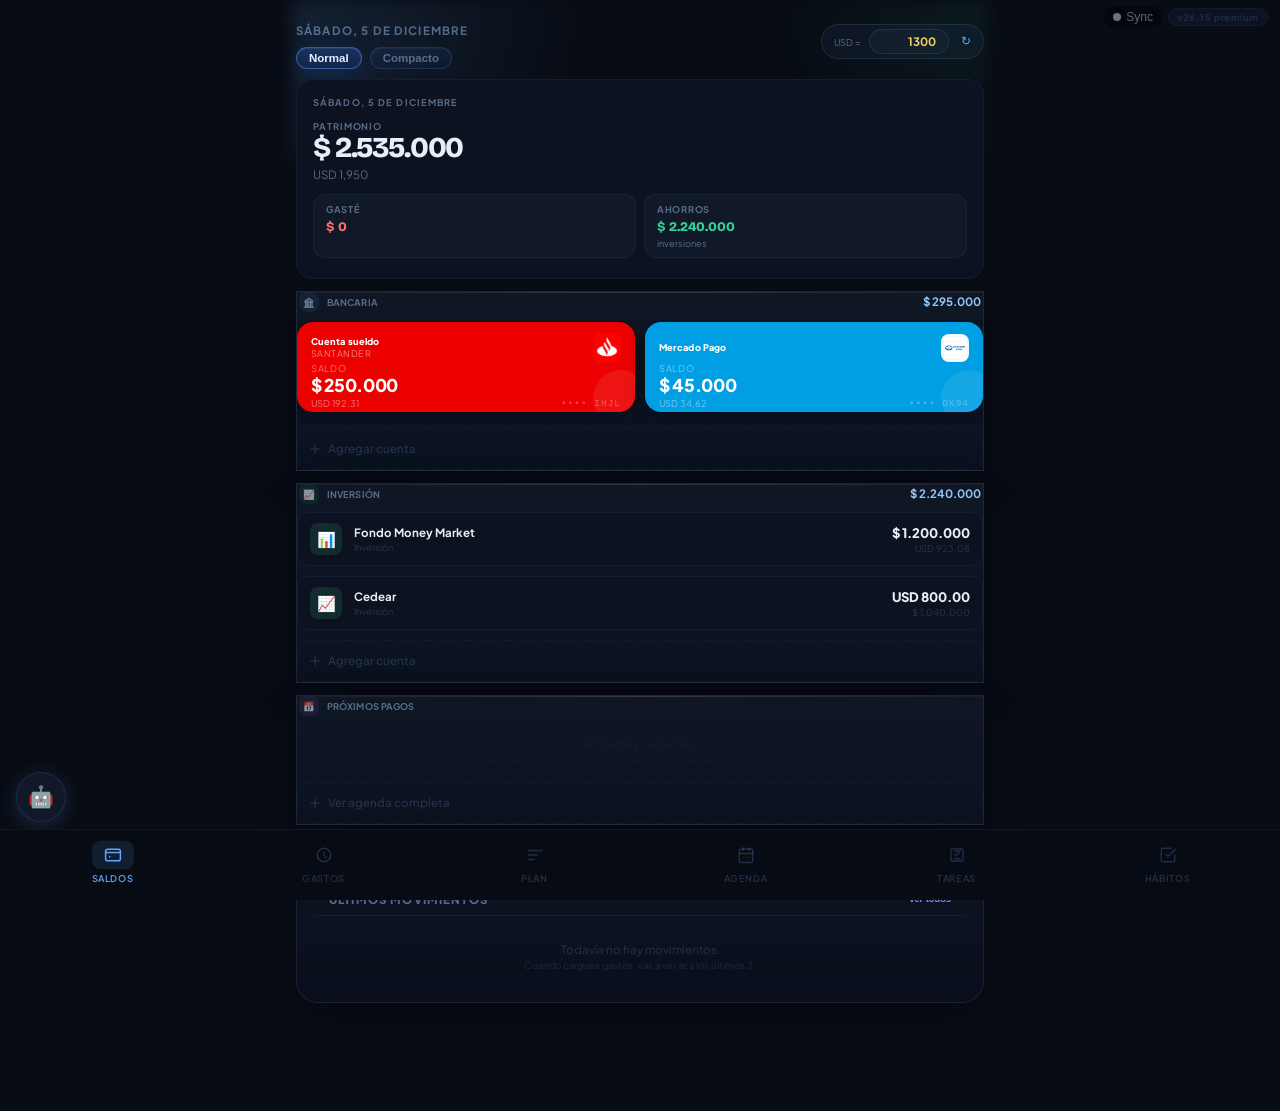
==== commit c8f12b47: "Arreglo iconos" ====
--- a/Index.html
+++ b/Index.html
@@ -3,7 +3,7 @@
 <head>
 <meta charset="UTF-8">
 <meta name="viewport" content="width=device-width,initial-scale=1.0,maximum-scale=1.0,user-scalable=no,viewport-fit=cover">
-<title>Finanzas v26.10</title>
+<title>Finanzas v26.15</title>
 <meta name="theme-color" content="#080c14">
 <meta name="mobile-web-app-capable" content="yes">
 <meta name="apple-mobile-web-app-capable" content="yes">
@@ -359,6 +359,7 @@
 
 .chip[data-v="tarjeta"].on{border-color:var(--cat-tarjeta);background:rgba(232,121,249,0.1);color:var(--cat-tarjeta)}
 .chip[data-v="almuerzo_ofi"].on{border-color:#fb923c;background:rgba(251,146,60,0.12);color:#fb923c}
+.chip[data-v="super"].on{border-color:#6ee7b7;background:rgba(110,231,183,0.1);color:#6ee7b7}
 .mchip{background:var(--card2);border:1px solid var(--border);border-radius:8px;
   color:var(--muted);font-size:var(--fs-sm);font-weight:600;padding:8px 8px;cursor:pointer;
   transition:all .15s;min-height:30px;display:flex;align-items:center}
@@ -1553,7 +1554,7 @@
 </head>
 <body>
 <div id="confetti-container" style="position:fixed;top:0;left:0;width:100%;height:100%;pointer-events:none;z-index:9999;overflow:hidden"></div>
-<div class="ver-badge">v26.10 premium</div>
+<div class="ver-badge">v26.15 premium</div>
 <button id="sync-btn" onclick="openSyncModal()" title="Sincronización">
   <div id="sync-dot" class="off"></div>
   <span id="sync-label">Sync</span>
@@ -2030,7 +2031,9 @@
         <div class="chip" data-v="transporte" onclick="pickEGCat(this)">🚗 Transporte</div>
         <div class="chip" data-v="salidas" onclick="pickEGCat(this)">🎉 Salidas</div>
         <div class="chip" data-v="hogar" onclick="pickEGCat(this)">🏠 Hogar</div>
-        <div class="chip" data-v="depto" onclick="pickEGCat(this)">🏡 Depto</div>
+        <div class="chip" data-v="super" onclick="pickEGCat(this)">🛒 Super</div>
+        <div class="chip" data-v="hogar" onclick="pickEGCat(this)">🏠 Hogar</div>
+        <div class="chip" data-v="depto" onclick="pickEGCat(this)">📦 Depto</div>
         <div class="chip" data-v="almuerzo_ofi" onclick="pickEGCat(this)">🍽️ Almuerzo Ofi</div>
         <div class="chip" data-v="regalos" onclick="pickEGCat(this)">🎁 Regalos</div>
         <div class="chip" data-v="compras" onclick="pickEGCat(this)">🛍️ Compras</div>
@@ -2039,6 +2042,16 @@
     </div>
     <div class="field"><label class="flbl">Monto</label>
       <input class="finp" id="eg-amt" type="number" placeholder="$ 0" min="0" step="1" inputmode="numeric">
+    </div>
+    <div class="field"><label class="flbl">Fecha del gasto</label>
+      <input class="finp" id="eg-date" type="date" style="margin-top:4px">
+    </div>
+    <div style="margin-bottom:4px">
+      <label class="flbl">Descontar de presupuesto</label>
+      <select class="finp" id="eg-budget-dest" style="margin-top:6px">
+        <option value="weekly">📅 Presupuesto semanal</option>
+        <option value="none">🚫 No descontar de ninguno</option>
+      </select>
     </div>
     <div class="mactions">
       <button class="btnc" onclick="closeOv('ov-edit-gasto')">Cancelar</button>
@@ -2061,8 +2074,9 @@
         <div class="chip on" data-v="comida" onclick="pickGCat(this)">🍔 Comida</div>
         <div class="chip" data-v="transporte" onclick="pickGCat(this)">🚗 Transporte</div>
         <div class="chip" data-v="salidas" onclick="pickGCat(this)">🎉 Salidas</div>
+        <div class="chip" data-v="super" onclick="pickGCat(this)">🛒 Super</div>
         <div class="chip" data-v="hogar" onclick="pickGCat(this)">🏠 Hogar</div>
-        <div class="chip" data-v="depto" onclick="pickGCat(this)">🏡 Depto</div>
+        <div class="chip" data-v="depto" onclick="pickGCat(this)">📦 Depto</div>
         <div class="chip" data-v="almuerzo_ofi" onclick="pickGCat(this)">🍽️ Almuerzo Ofi</div>
         <div class="chip" data-v="regalos" onclick="pickGCat(this)">🎁 Regalos</div>
         <div class="chip" data-v="compras" onclick="pickGCat(this)">🛍️ Compras</div>
@@ -2451,7 +2465,8 @@
   transporte:{label:'Transporte',icon:'🚗',color:'#60a5fa',kw:['uber','cabify','taxi','remis','nafta','combustible','ypf','shell','estacionamiento','peaje','sube','subte','colectivo','tren','bus','vuelo','aeropuerto']},
   salidas:   {label:'Salidas',   icon:'🎉',color:'#fbbf24',kw:['bar','boliche','cine','teatro','show','copa','cerveza','vino','tragos','netflix','spotify','steam','juego','entretenimiento','salida']},
   hogar:     {label:'Hogar',     icon:'🏠',color:'#6ee7b7',kw:['alquiler','expensas','luz','gas','agua','internet','wifi','cable','telefono','limpieza','ferreteria','seguro','impuesto','consorcio']},
-  depto:     {label:'Depto',     icon:'🏡',color:'#34d399',kw:['depto','departamento','mantenimiento depto','arreglo','pintura','plomero','electricista','reparacion','mueble','electrodomestico']},
+  depto:     {label:'Depto',     icon:'📦',color:'#34d399',kw:['depto','departamento','mantenimiento depto','arreglo','pintura','plomero','electricista','reparacion','mueble','electrodomestico']},
+  super:     {label:'Super',     icon:'🛒',color:'#6ee7b7',kw:['super','supermercado','mercado','disco','coto','carrefour','walmart','dia','jumbo','chango','vivanda','verduleria','almacen','kiosco','farmacia','drogueria']},
   regalos:   {label:'Regalos',   icon:'🎁',color:'#f472b6',kw:['regalo','regalos','cumpleanos','cumpleaños','presente','detalle','flores','chocolates','surpresa','souvenirs']},
   almuerzo_ofi:{label:'Almuerzo Ofi',icon:'🍽️',color:'#fb923c',kw:['almuerzo ofi','almuerzo oficina','ofi','oficina','vianda','tupper','comida trabajo','lunch']},
   compras:   {label:'Compras',   icon:'🛍️',color:'#fb923c',kw:['ropa','zapatillas','zapatos','jean','camisa','mercadolibre','amazon','falabella','fravega','garbarino','farmacia','libreria']},
@@ -2511,7 +2526,7 @@
   {match:['playstation','ps plus','psplus'], svg:mkSvcSvg('#003087',`<text x="20" y="26" text-anchor="middle" font-family="Arial Black" font-weight="900" font-size="10" fill="white">PS+</text>`)},
   {match:['xbox','game pass','gamepass'], svg:mkSvcSvg('#107C10',`<circle cx="20" cy="20" r="10" fill="none" stroke="white" stroke-width="2"/><text x="20" y="25" text-anchor="middle" font-family="Arial Black" font-size="7" fill="white">XBOX</text>`)},
   {match:['gym','gimnasio','crossfit','fitpass','smartfit','megatlon','fitmob'], svg:mkSvcSvg('#E85D04',`<rect x="9" y="18" width="22" height="4" rx="2" fill="white"/><rect x="7" y="14" width="4" height="12" rx="2" fill="white"/><rect x="29" y="14" width="4" height="12" rx="2" fill="white"/><rect x="5" y="16" width="3" height="8" rx="1.5" fill="white"/><rect x="32" y="16" width="3" height="8" rx="1.5" fill="white"/>`)},
-  {match:['luz','edesur','edenor','electricidad','energia','epec'], logoImg:LOGO_LUZ, bg:'#000000'},
+  {match:['luz','edesur','edenor','electricidad','energia','epec'], svg:`<svg xmlns="http://www.w3.org/2000/svg" viewBox="0 0 40 40" width="40" height="40"><rect width="40" height="40" rx="9" fill="#1a1a2e"/><text x="20" y="27" text-anchor="middle" font-size="22">💡</text></svg>`, bg:'#1a1a2e'},
   {match:['gas','metrogas','gasnor','camuzzi','litoral gas'], logoImg:LOGO_GAS, bg:'#000000'},
   {match:['agua','aysa','aguas','sanitario'], logoImg:LOGO_AGUA, bg:'#000000'},
   {match:['internet','wifi','fibertel','telecentro','cablevision','arnet','speedy'], svg:mkSvcSvg('#4F46E5',`<path d="M10 18 Q20 10 30 18" stroke="white" stroke-width="2.8" fill="none" stroke-linecap="round"/><path d="M13 22 Q20 16 27 22" stroke="white" stroke-width="2.5" fill="none" stroke-linecap="round"/><path d="M16 26 Q20 22 24 26" stroke="white" stroke-width="2.2" fill="none" stroke-linecap="round"/><circle cx="20" cy="29" r="2" fill="white"/>`)},
@@ -3881,7 +3896,7 @@
     const cfg=CATS[g.cat]||{icon:'❓',color:'#888',label:g.cat};
     const row=document.createElement('div');row.className='gasto-row';row.style.animationDelay=`${i*.04}s`;
     const badge=g.cuotaActual?`<span class="gcuota">cuota ${g.cuotaActual}/${g.cuotaTotal}</span>`:'';
-    row.innerHTML=`<div class="gasto-del-bg"><svg width="16" height="16" viewBox="0 0 16 16" fill="none"><path d="M2 4h12M5.5 4V2.5c0-.28.22-.5.5-.5h4c.28 0 .5.22.5.5V4M6.5 7v5M9.5 7v5M3 4l1 9c0 .55.45 1 1 1h6c.55 0 1-.45 1-1l1-9" stroke="#fff" stroke-width="1.5" stroke-linecap="round" stroke-linejoin="round"/></svg><span>Borrar</span></div><div class="gcat-ico" style="background:${cfg.color}15">${cfg.icon}</div><div class="ginf"><div class="gdesc">${esc(g.desc)}${badge}</div><div class="gcat">${cfg.label}</div></div><div class="gamt">− ${fARS(g.amount)}</div>`;
+    row.innerHTML=`<div class="gasto-del-bg"><svg width="16" height="16" viewBox="0 0 16 16" fill="none"><path d="M2 4h12M5.5 4V2.5c0-.28.22-.5.5-.5h4c.28 0 .5.22.5.5V4M6.5 7v5M9.5 7v5M3 4l1 9c0 .55.45 1 1 1h6c.55 0 1-.45 1-1l1-9" stroke="#fff" stroke-width="1.5" stroke-linecap="round" stroke-linejoin="round"/></svg><span>Borrar</span></div><div class="gcat-ico" style="background:${cfg.color}15">${cfg.icon}</div><div class="ginf"><div class="gdesc">${esc(g.desc)}${badge}</div><div class="gcat">${cfg.label} · ${g.addedAt?new Date(g.addedAt).toLocaleDateString('es-AR',{day:'numeric',month:'short'}):new Date(g.year,g.month,g.day||1).toLocaleDateString('es-AR',{day:'numeric',month:'short'})}</div></div><div class="gamt">− ${fARS(g.amount)}</div>`;
     row.dataset.id=g.id;
     // Tap to edit (only if no swipe happened)
     row.addEventListener('click',()=>{
@@ -3952,6 +3967,23 @@
   _egCat=g.cat||'comida';
   document.getElementById('eg-desc').value=g.desc||'';
   document.getElementById('eg-amt').value=g.amount||'';
+  // Fecha
+  const dateInp=document.getElementById('eg-date');
+  if(dateInp){
+    const d=g.addedAt?new Date(g.addedAt):new Date(g.year,g.month,g.day||1);
+    dateInp.value=d.toISOString().split('T')[0];
+  }
+  // Presupuesto
+  const sel=document.getElementById('eg-budget-dest');
+  if(sel){
+    sel.innerHTML='<option value="weekly">📅 Presupuesto semanal</option>';
+    (funds||[]).forEach(f=>{sel.innerHTML+=`<option value="${f.id}">🗂 ${esc(f.name)}</option>`;});
+    sel.innerHTML+='<option value="none">🚫 No descontar de ninguno</option>';
+    // Seleccionar el valor actual
+    if(g.extraBudgetId) sel.value=g.extraBudgetId;
+    else if(g.weeklyBudget===false) sel.value='none';
+    else sel.value='weekly';
+  }
   syncC('eg-cats',_egCat);
   document.getElementById('ov-edit-gasto').classList.add('open');
   setTimeout(()=>document.getElementById('eg-amt').focus(),340);
@@ -3969,11 +4001,33 @@
   const g=S.gastos.find(x=>x.id===_editGastoId);
   if(!g){closeOv('ov-edit-gasto');return;}
   const snap=JSON.parse(JSON.stringify(g));
+  // Fecha
+  const dateVal=document.getElementById('eg-date')?.value;
+  if(dateVal){
+    const d=new Date(dateVal+'T12:00:00');
+    g.addedAt=d.getTime();
+    g.month=d.getMonth();
+    g.year=d.getFullYear();
+  }
+  // Presupuesto
+  const budgetDest=document.getElementById('eg-budget-dest')?.value||'weekly';
+  const prevExtraId=g.extraBudgetId;
+  g.weeklyBudget=budgetDest==='weekly';
+  g.extraBudgetId=budgetDest!=='weekly'&&budgetDest!=='none'?budgetDest:null;
+  // Ajustar spent de presupuestos extra si cambió
+  if(prevExtraId&&prevExtraId!==g.extraBudgetId){
+    const fi=funds.findIndex(f=>f.id===prevExtraId);
+    if(fi>=0){funds[fi].spent=Math.max(0,(funds[fi].spent||0)-snap.amount);saveFundsData(funds);}
+  }
+  if(g.extraBudgetId){
+    const fi=funds.findIndex(f=>f.id===g.extraBudgetId);
+    if(fi>=0){funds[fi].spent=(funds[fi].spent||0)+amt;saveFundsData(funds);}
+  }
   g.desc=desc;g.cat=_egCat;g.amount=amt;
   upsertCategoryRule(desc,_egCat);
   save();closeOv('ov-edit-gasto');refreshGastosViews();refreshBudgetViews();
-  logAction('edit_expense',{desc,amount:amt,cat:_egCat});
-  showToast(`Gasto actualizado. ${CATS[_egCat]?.label||'Categoría'} · ${fARS(amt)}`,()=>{Object.assign(g,snap);save();refreshGastosViews();refreshBudgetViews();},'success');
+  logAction('edit_expense',{desc,amount:amt,cat:_egCat,date:dateVal,budget:budgetDest});
+  showToast(`Gasto actualizado.`,()=>{Object.assign(g,snap);save();refreshGastosViews();refreshBudgetViews();},'success');
 }
 function prefillGasto(desc,cat){
   gCat=cat;document.getElementById('gdesc').value=desc;document.getElementById('gamt').value='';
@@ -6293,49 +6347,13 @@
 }
 function setupServiceWorker(){
   if(!('serviceWorker' in navigator)) return;
-  const swCode=`
-const CACHE='finanzas-v26.8';
-const SHELL=[self.location.pathname];
-self.addEventListener('install',e=>{
-  e.waitUntil(caches.open(CACHE).then(c=>c.addAll(SHELL)));
-  self.skipWaiting();
-});
-self.addEventListener('activate',e=>{
-  e.waitUntil(caches.keys().then(keys=>Promise.all(keys.filter(k=>k!==CACHE).map(k=>caches.delete(k)))));
-  self.clients.claim();
-  self.clients.matchAll({type:'window'}).then(clients=>{
-    clients.forEach(c=>c.postMessage({type:'SW_UPDATED',version:'v26.8'}));
-  });
-});
-self.addEventListener('fetch',e=>{
-  if(e.request.url===self.location.origin+SHELL[0]){
-    e.respondWith(caches.match(e.request).then(r=>r||fetch(e.request)));
-  }
-});
-self.addEventListener('push',e=>{
-  if(!e.data) return;
-  const d=e.data.json();
-  e.waitUntil(self.registration.showNotification(d.title||'Mis Finanzas',{
-    body:d.body||'',icon:d.icon||'',tag:d.tag||'fin',
-    data:{url:d.url||'/'},vibrate:[100,50,100]
-  }));
-});
-self.addEventListener('notificationclick',e=>{
-  e.notification.close();
-  e.waitUntil(clients.matchAll({type:'window'}).then(cs=>{
-    if(cs.length) return cs[0].focus();
-    return clients.openWindow(e.notification.data?.url||'/');
-  }));
-});`;
-  const blob=new Blob([swCode],{type:'application/javascript'});
-  navigator.serviceWorker.register(URL.createObjectURL(blob),{scope:'./'})
+  navigator.serviceWorker.register('./sw.js',{scope:'./'})
     .then(reg=>{
-      // Escuchar mensaje del SW cuando hay update
       navigator.serviceWorker.addEventListener('message',e=>{
         if(e.data?.type==='SW_UPDATED') showUpdateBanner(e.data.version);
       });
     })
-    .catch(()=>{});
+    .catch(e=>console.warn('SW register failed:',e));
 }
 let deferredPrompt=null;
 function showUpdateBanner(version){
@@ -9025,17 +9043,28 @@
   document.getElementById('ov-notif').classList.add('open');
 }
 
-function sendNotif(title,body,tag){
+async function sendNotif(title,body,tag){
   if(!('Notification' in window)||Notification.permission!=='granted') return;
-  try{new Notification(title,{body,tag,icon:'data:image/svg+xml,<svg xmlns="http://www.w3.org/2000/svg" viewBox="0 0 64 64"><rect width="64" height="64" rx="14" fill="%23080c14"/><text y="44" x="10" font-size="38">💰</text></svg>'});}
-  catch(e){}
-}
-
-function testNotification(){
-  if(!('Notification' in window)){showToast('⚠️ Navegador no soporta notificaciones');return;}
+  try{
+    // En PWA instalada usar el SW, en browser normal usar new Notification
+    if('serviceWorker' in navigator){
+      const reg=await navigator.serviceWorker.ready;
+      await reg.showNotification(title,{
+        body,tag,
+        icon:'data:image/svg+xml,<svg xmlns="http://www.w3.org/2000/svg" viewBox="0 0 64 64"><rect width="64" height="64" rx="14" fill="%23080c14"/><text y="44" x="10" font-size="38">💰</text></svg>',
+        vibrate:[100,50,100]
+      });
+    } else {
+      new Notification(title,{body,tag});
+    }
+  }catch(e){console.warn('sendNotif error:',e);}
+}
+
+async function testNotification(){
+  if(!('Notification' in window)){showToast('⚠️ Navegador no soporta notificaciones','warning');return;}
   if(Notification.permission!=='granted'){askNotifPermission();return;}
-  sendNotif('🔔 Mis Finanzas','¡Las notificaciones están funcionando!','test-'+Date.now());
-  showToast('✓ Notificación enviada');
+  await sendNotif('🔔 Mis Finanzas','¡Las notificaciones están funcionando!','test-'+Date.now());
+  showToast('✓ Notificación enviada — revisá la barra de notificaciones','success');
 }
 
 // Uses setTimeout (one-shot at exact time) — no polling
